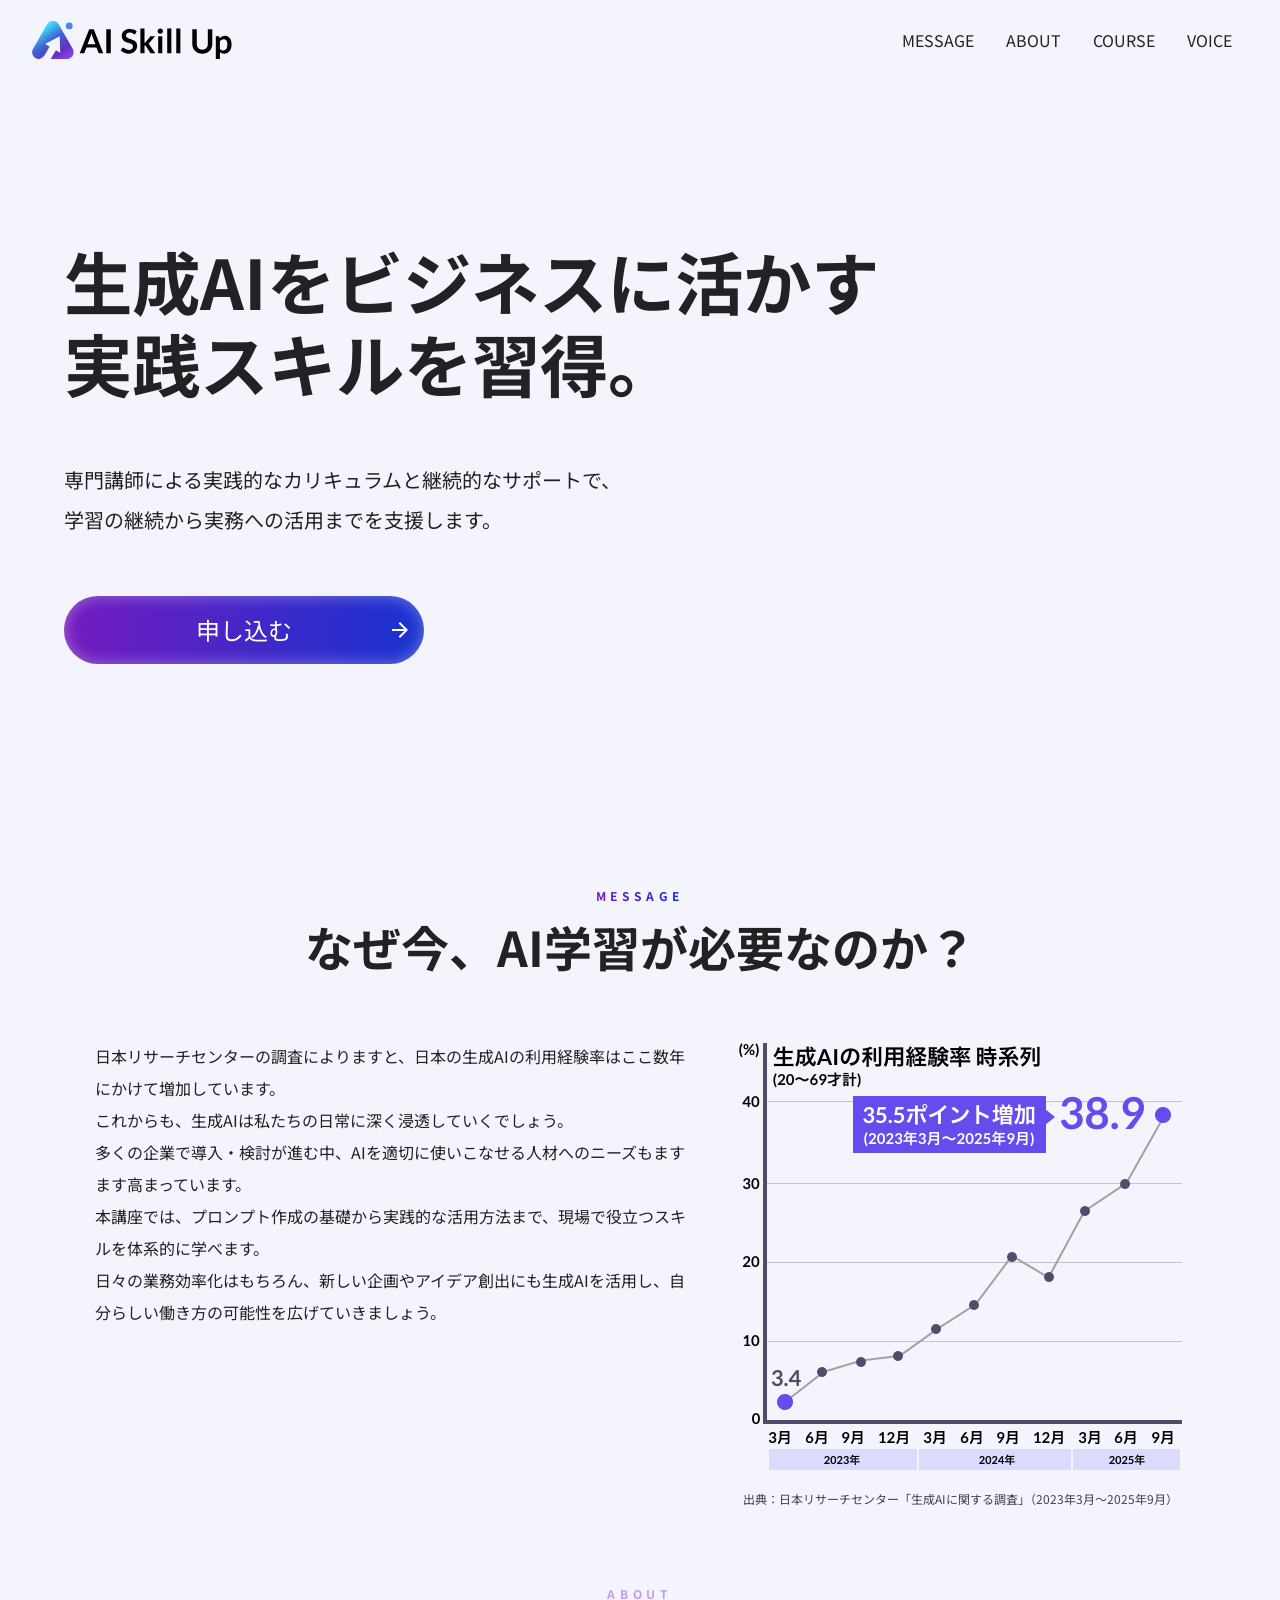
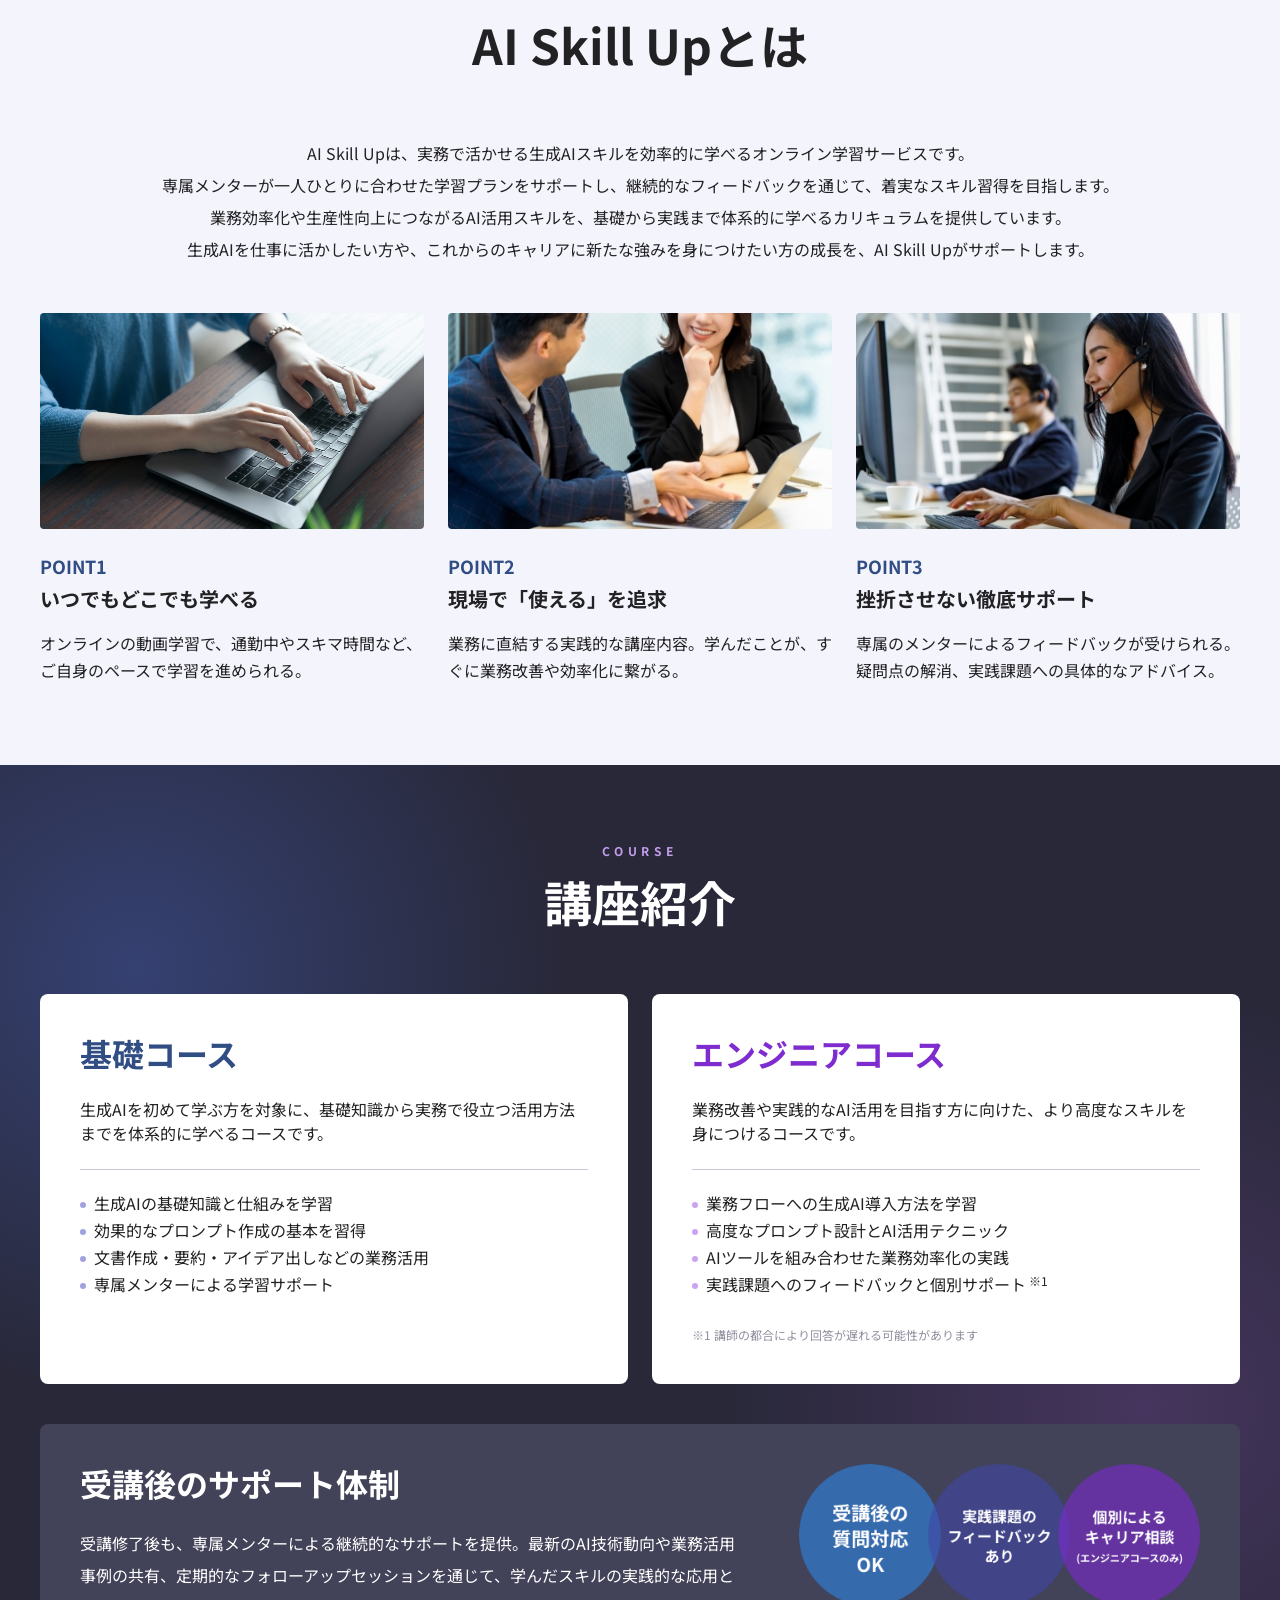
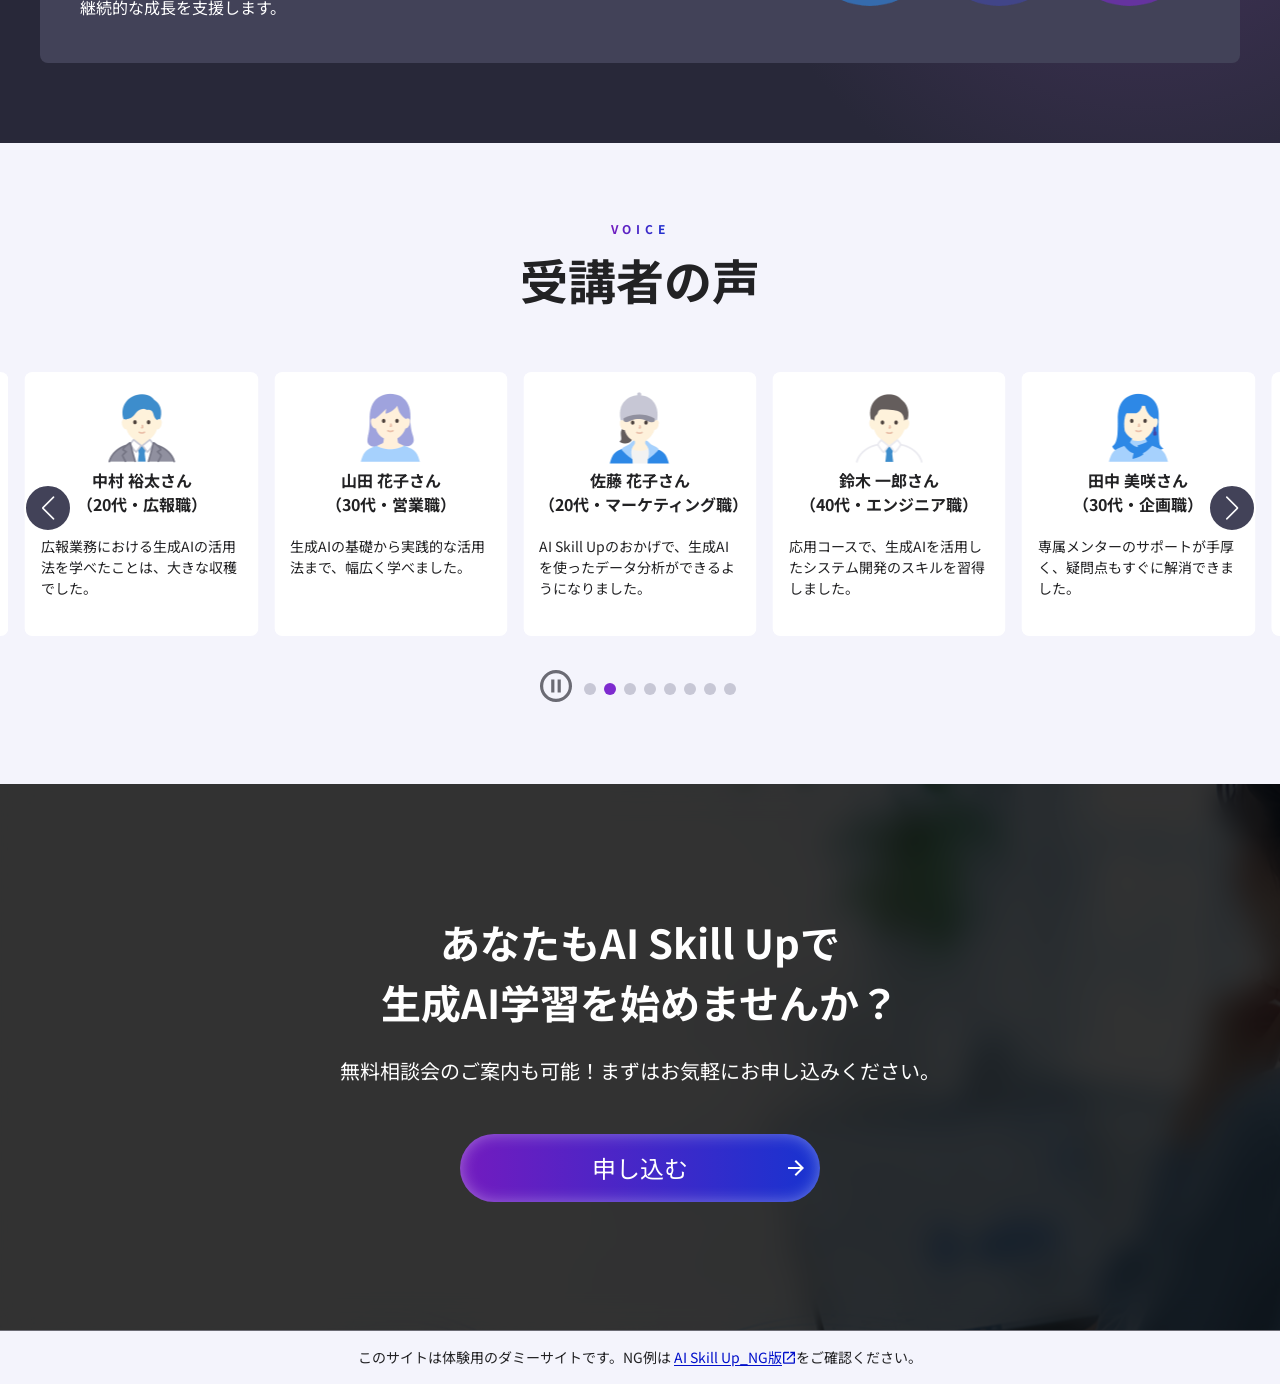
==== index.html @ 2d11c25e "Add files via upload" ====
<!DOCTYPE html>
  <html lang="ja">

  <head>
    
<meta charset="UTF-8" />
<!-- 検索で引っかからないようにする -->
<meta name="robots"
      content="noindex,nofollow" />
<meta name="viewport"
      content="width=device-width, initial-scale=1.0" />

<!-- pagedata.jsonで出力されたタイトルを表示  -->
<meta name="description"
      content="AI Skill Upは、生成AIを活用した実践的なスキルを学べるオンラインスクールLPをコンセプトに制作した架空のWebサイトです。">
<meta property="og:image"
      content="./assets/images/image-ogp.png">
<title>AI Skill Up</title>

<link rel="icon" href="./assets/images/favicon.svg" type="image/svg+xml">

<!-- フォント -->
<link rel="preconnect" href="https://fonts.googleapis.com">
<link rel="preconnect" href="https://fonts.gstatic.com" crossorigin>
<link href="https://fonts.googleapis.com/css2?family=BIZ+UDPGothic:wght@400;700&family=Noto+Sans+JP:wght@100..900&display=swap" rel="stylesheet">
    <script type="module" crossorigin src="./assets/js/main.js"></script>
    <link rel="stylesheet" crossorigin href="./assets/css/style.css">
  </head>

  <body data-page="top">
    
  <header>
    <div class="c-header">
      <h1 class="c-header__logo">
        <a href="./index.html">
          <img src="./assets/images/logo-renew2.svg" alt="AI Skill Up">
        </a>
      </h1>

      <button class="hamburger" id="hamburger" aria-label="メニューを開く" aria-expanded="false">
        <span class="line-box">
          <span class="line"></span>
          <span class="line"></span>
          <span class="line"></span>
        </span>
        <!--<span id="hamburger-text" class="text">MENU</span>-->
      </button>

      <nav class="nav_inner" id="nav">
        <ul class="list">
          <li class="item"><a class="link" href="#message">MESSAGE</a></li>
          <li class="item"><a class="link" href="#about">ABOUT</a></li>
          <li class="item"><a class="link" href="#course">COURSE</a></li>
          <li class="item"><a class="link" href="#voice">VOICE</a></li>
        </ul>
      </nav>

    </div>
  </header>

  <div class="overlay" id="overlay"></div>

      <main>
        <div class="mainvisual">
          <div class="mainvisual_inner">
            <h2 class="mainvisual_title" aria-label="生成AIをビジネスに活かす実践スキルを習得。">
              <span aria-hidden="true">生成AIをビジネスに活かす</span><span aria-hidden="true">実践スキルを習得。</span>
            </h2>
            <p class="mainvisual_subtitle"><span>専門講師による実践的なカリキュラムと継続的なサポートで、</span><span aria-hidden="true">学習の継続から実務への活用までを支援します。</span></p>
            <a href="./form/" class="contact_btn" rel="noopener noreferrer">申し込む</a>
          </div>
        </div>
        <article id="message" class="message">
          <div class="article_inner">
            <h2 class="article_title"><span class="article_title_en article_title_en2"
                aria-hidden="true">MESSAGE</span>なぜ今、AI学習が必要なのか？</h2>
            <div class="section_box">
              <div class="section_box_text">
                <p>日本リサーチセンターの調査によりますと、日本の生成AIの利用経験率はここ数年にかけて増加しています。<br>これからも、生成AIは私たちの日常に深く浸透していくでしょう。<br>多くの企業で導入・検討が進む中、AIを適切に使いこなせる人材へのニーズもますます高まっています。<br>本講座では、プロンプト作成の基礎から実践的な活用方法まで、現場で役立つスキルを体系的に学べます。<br>日々の業務効率化はもちろん、新しい企画やアイデア創出にも生成AIを活用し、自分らしい働き方の可能性を広げていきましょう。</p>
              </div>
              <div class="section_box_image">
                <img src="./assets/images/image1.png"
                  alt="20〜69才を対象とした生成AIの利用経験率時系列のグラフ。2023年3月〜2025年9月までのデータが示されており、2023年3月の3.4%から2025年9月の38.9%へと増加していることを表している。" loading="lazy">
                <p class="source">出典：日本リサーチセンター「生成AIに関する調査」（2023年3月〜2025年9月）</p>
              </div>
            </div>
          </div>
        </article>
        <article id="about" class="about">
          <div class="article_inner">
            <h2 class="article_title"><span class="article_title_en" aria-hidden="true">ABOUT</span>AI Skill Upとは
            </h2>
            <p class="article_text">AI Skill Upは、実務で活かせる生成AIスキルを効率的に学べるオンライン学習サービスです。<br>
              専属メンターが一人ひとりに合わせた学習プランをサポートし、継続的なフィードバックを通じて、着実なスキル習得を目指します。<br>
              業務効率化や生産性向上につながるAI活用スキルを、基礎から実践まで体系的に学べるカリキュラムを提供しています。<br>
              生成AIを仕事に活かしたい方や、これからのキャリアに新たな強みを身につけたい方の成長を、AI Skill Upがサポートします。</p>
            <div class="boxlist">
              <div class="boxlist_item">
                <div class="boxlist_image"><img class="" src="./assets/images/image2-1.jpg" alt="" loading="lazy"></div>
                <h3 class="boxlist_title">
                  <span class="" aria-hidden="true">POINT1</span>いつでもどこでも学べる
                </h3>
                <p class="boxlist_text">オンラインの動画学習で、通勤中やスキマ時間など、ご自身のペースで学習を進められる。</p>
              </div>
              <div class="boxlist_item">
                <div class="boxlist_image"><img class="" src="./assets/images/image2-2.jpg" alt="" loading="lazy"></div>
                <h3 class="boxlist_title">
                  <span class="" aria-hidden="true">POINT2</span>現場で「使える」を追求
                </h3>
                <p class="boxlist_text">業務に直結する実践的な講座内容。学んだことが、すぐに業務改善や効率化に繋がる。</p>
              </div>
              <div class="boxlist_item">
                <div class="boxlist_image"><img class="" src="./assets/images/image2-3.jpg" alt="" loading="lazy"></div>
                <h3 class="boxlist_title">
                  <span class="" aria-hidden="true">POINT3</span>挫折させない徹底サポート
                </h3>
                <p class="boxlist_text">専属のメンターによるフィードバックが受けられる。疑問点の解消、実践課題への具体的なアドバイス。</p>
              </div>
            </div>
          </div>
        </article>
        <article id="course" class="course">
          <div class="article_inner">
            <h2 class="article_title"><span class="article_title_en" aria-hidden="true">COURSE</span>講座紹介</h2>
            <div class="boxlist">
              <div class="boxlist_item">
                <h3 class="boxlist_title">基礎コース</h3>
                <p class="text">
                  生成AIを初めて学ぶ方を対象に、基礎知識から実務で役立つ活用方法までを体系的に学べるコースです。
                </p>
                <ul class="course_list">
                  <li>生成AIの基礎知識と仕組みを学習</li>
                  <li>効果的なプロンプト作成の基本を習得</li>
                  <li>文書作成・要約・アイデア出しなどの業務活用</li>
                  <li>専属メンターによる学習サポート</li>
                </ul>
              </div>
              <div class="boxlist_item">
                <h3 class="boxlist_title">エンジニアコース</h3>
                <p class="text">
                  業務改善や実践的なAI活用を目指す方に向けた、より高度なスキルを身につけるコースです。
                </p>
                <ul class="course_list">
                  <li>業務フローへの生成AI導入方法を学習</li>
                  <li>高度なプロンプト設計とAI活用テクニック</li>
                  <li>AIツールを組み合わせた業務効率化の実践</li>
                  <li>実践課題へのフィードバックと個別サポート<sup>※1</sup></li>
                </ul>
                <p class="note">※1 講師の都合により回答が遅れる可能性があります</p>
              </div>
            </div>
            <div class="sub-box">
              <div class="sub-box_text">
                <h3 class="sub-box_title">受講後のサポート体制</h3>
                <p>受講修了後も、専属メンターによる継続的なサポートを提供。最新のAI技術動向や業務活用事例の共有、定期的なフォローアップセッションを通じて、学んだスキルの実践的な応用と継続的な成長を支援します。</p>
              </div>
              <div class="sub-box_image">
                <img src="./assets/images/image3.png" alt="受講後の質問対応OK、実践課題のフィードバックあり、個別によるキャリア相談室（エンジニアコースのみ）">
              </div>
            </div>
          </div>
        </article>

        <article id="voice" class="voice">
          <div class="article_inner">
            <h2 class="article_title"><span class="article_title_en article_title_en2"
                aria-hidden="true">VOICE</span>受講者の声</h2>

            <!-- Swiperはバージョンが新しくなり親要素の指定が「swiper」のみになっています -->
            <div class="js-mySwiper swiper" role="region" aria-roledescription="carousel" aria-label="受講者の声のスライド">

              <!-- If we need pagination -->
              <div class="swiper-pagination-wrap">
                <!-- 停止/再生ボタン -->
                <button class="js-swiper-pause swiper-pause-button swiper-button" aria-label="スライドを停止"></button>
                <div class="swiper-pagination" aria-label="スライドページネーション"></div>
              </div>
              <!-- Additional required wrapper -->
              <div class="swiper-wrapper">
                <!-- 受講者の声 ダミー -->
                <div class="swiper-slide" aria-roledescription="slide">
                  <img class="" src="./assets/images/image4-1.png" alt="山田 花子さんのイラスト画像">
                  <p class="voice_name">山田 花子さん<br>（30代・営業職）</p>
                  <p class="voice_text">
                    生成AIの基礎から実践的な活用法まで、幅広く学べました。
                  </p>
                </div>
                <div class="swiper-slide" aria-roledescription="slide">
                  <img class="" src="./assets/images/image4-2.png" alt="佐藤 花子さんのイラスト画像">
                  <p class="voice_name">佐藤 花子さん<br>（20代・マーケティング職）</p>
                  <p class="voice_text">
                    AI Skill Upのおかげで、生成AIを使ったデータ分析ができるようになりました。
                  </p>
                </div>
                <div class="swiper-slide" aria-roledescription="slide">
                  <img class="" src="./assets/images/image4-3.png" alt="鈴木 一郎さんのイラスト画像">
                  <p class="voice_name">鈴木 一郎さん<br>（40代・エンジニア職）</p>
                  <p class="voice_text">
                    応用コースで、生成AIを活用したシステム開発のスキルを習得しました。
                  </p>
                </div>
                <div class="swiper-slide" aria-roledescription="slide">
                  <img class="" src="./assets/images/image4-4.png" alt="田中 美咲さんのイラスト画像">
                  <p class="voice_name">田中 美咲さん<br>（30代・企画職）</p>
                  <p class="voice_text">
                    専属メンターのサポートが手厚く、疑問点もすぐに解消できました。
                  </p>
                </div>
                <div class="swiper-slide" aria-roledescription="slide">
                  <img class="" src="./assets/images/image4-7.png" alt="高橋 涼子さんのイラスト画像">
                  <p class="voice_name">高橋 涼子さん<br>（20代・デザイナー職）</p>
                  <p class="voice_text">
                    効率的な資料作成やアイデア出しが可能になり、クリエイティブな仕事に集中できるようになりました。
                  </p>
                </div>
                <div class="swiper-slide" aria-roledescription="slide">
                  <img class="" src="./assets/images/image4-6.png" alt="伊藤 将さんのイラスト画像">
                  <p class="voice_name">伊藤 将さん<br>（30代・人事職）</p>
                  <p class="voice_text">
                    生成AIを活用した人事業務の効率化に成功しました。
                  </p>
                </div>
                <div class="swiper-slide" aria-roledescription="slide">
                  <img class="" src="./assets/images/image4-5.png" alt="松本 翔太さんのイラスト画像">
                  <p class="voice_name">松本 翔太さん<br>（40代・経営企画職）</p>
                  <p class="voice_text">
                    経営企画の立場から、生成AIの活用法を学べたことは非常に有益でした。
                  </p>
                </div>
                <div class="swiper-slide" aria-roledescription="slide">
                  <img class="" src="./assets/images/image4-8.png" alt="中村 裕太さんのイラスト画像">
                  <p class="voice_name">中村 裕太さん<br>（20代・広報職）</p>
                  <p class="voice_text">
                    広報業務における生成AIの活用法を学べたことは、大きな収穫でした。
                  </p>
                </div>

              </div>

              <!-- If we need navigation buttons -->
              <button class="swiper-button-prev" aria-label="前のスライド"></button>
              <button class="swiper-button-next" aria-label="次のスライド"></button>

            </div>
          </div>
        </article>

        <section class="contact">
          <h2 class="contact_text"><span>あなたもAI Skill Upで</span><span aria-hidden="true">生成AI学習を始めませんか？</span></h2>
          <p class="contact_subtext">無料相談会のご案内も可能！まずはお気軽にお申し込みください。</p>
          <a href="./form/" class="contact_btn">申し込む</a>
        </section>
      </main>

      
  <footer class="footer">
    <div class="caution" role="note">
      <p>このサイトは体験用のダミーサイトです。<br class="sp_visible">NG例は
        <a href="#" target="_blank" rel="noopener noreferrer" class="external">
          AI Skill Up_NG版<span class="visually-hidden">（新しいタブで開く）</span>
        </a>をご確認ください。
      </p>
    </div>

  </footer>

  </body>

  </html>
---- assets/css/style.css ----
@charset "UTF-8";@import"https://fonts.googleapis.com/css2?family=Montserrat:wght@400;700&display=swap";@import"https://fonts.googleapis.com/css2?family=Noto+Sans+JP:wght@500&display=swap";@import"https://fonts.googleapis.com/css2?family=Noto+Sans+JP:wght@700&display=swap";/*! destyle.css v4.0.0 | MIT License | https://github.com/nicolas-cusan/destyle.css */*,:before,:after{box-sizing:border-box;border-style:solid;border-width:0}html{line-height:1.5;-webkit-text-size-adjust:100%;-webkit-tap-highlight-color:transparent;font-family:Noto Sans JP,游ゴシック Medium,Yu Gothic Medium,YuGothic M,YuGothic,-apple-system,BlinkMacSystemFont,Segoe UI,sans-serif;font-weight:400;color:#222224}body{margin:0;overflow-x:hidden}main{display:block}p,table,blockquote,address,pre,iframe,form,figure,dl{margin:0}h1,h2,h3,h4,h5,h6{font-size:inherit;font-weight:inherit;margin:0}ul,ol{margin:0;padding:0;list-style:none}dt{font-weight:700}dd{margin-left:0}hr{box-sizing:content-box;height:0;overflow:visible;border-top-width:1px;margin:0;clear:both;color:inherit}pre{font-family:monospace,monospace;font-size:inherit}address{font-style:inherit}a{background-color:transparent;text-decoration:none;color:inherit}abbr[title]{text-decoration:underline dotted}b,strong{font-weight:bolder}code,kbd,samp{font-family:monospace,monospace;font-size:inherit}small{font-size:80%}sub,sup{font-size:75%;line-height:0;position:relative;vertical-align:baseline}sub{bottom:-.25em}sup{top:-.5em}svg,img,embed,object,iframe{vertical-align:bottom}button,input,optgroup,select,textarea{-webkit-appearance:none;appearance:none;vertical-align:middle;color:inherit;font:inherit;background:transparent;padding:0;margin:0;border-radius:0;text-align:inherit;text-transform:inherit}button,[type=button],[type=reset],[type=submit]{cursor:pointer}button:disabled,[type=button]:disabled,[type=reset]:disabled,[type=submit]:disabled{cursor:default}:-moz-focusring{outline:auto}select:disabled{opacity:inherit}option{padding:0}fieldset{margin:0;padding:0;min-width:0}legend{padding:0}progress{vertical-align:baseline}textarea{overflow:auto}[type=number]::-webkit-inner-spin-button,[type=number]::-webkit-outer-spin-button{height:auto}[type=search]{outline-offset:-2px}[type=search]::-webkit-search-decoration{-webkit-appearance:none}::-webkit-file-upload-button{-webkit-appearance:button;font:inherit}[type=number]{-moz-appearance:textfield}label[for]{cursor:pointer}details{display:block}summary{display:list-item}[contenteditable]:focus{outline:auto}table{border-color:inherit;border-collapse:collapse}caption{text-align:left}td,th{vertical-align:top;padding:0}th{text-align:left;font-weight:700}*{margin:0;padding:0;border:0;outline:0;box-sizing:border-box;background:transparent}ul,ol{list-style:none}table{border-collapse:collapse;border-spacing:0}button,input,select,textarea{font:inherit;color:inherit;background:none;border:none;outline:none}a{text-decoration:none;color:inherit}html{scroll-behavior:smooth}#message:target,#feature:target,#course:target,#voice:target{animation:2.4s ease-in-out}.c-header{position:absolute;top:0;left:0;width:100%;z-index:100;display:flex;align-items:center;justify-content:space-between;padding:0 2rem;height:80px}.c-header .c-header__logo{display:flex;align-items:center;gap:.5rem}.c-header .c-header__logo img{width:200px;height:auto}.c-header .dialog .list{display:flex;gap:2rem}.c-header .dialog .list a{color:#fff;font-size:1rem;transition:all .3s ease}.c-header .dialog .list a:hover{opacity:.8}.c-header .dialog{border:none;padding:0}.c-header .nav_inner .list{display:flex}.c-header .nav_inner .list a{color:#222224;transition:all .3s ease}.c-header .nav_inner .list a:hover{opacity:.8}.c-header .hamburger{width:36px;height:36px;display:none;flex-direction:column;z-index:100;cursor:pointer}.c-header .hamburger .line-box{display:flex;flex-direction:column;align-items:center;justify-content:center}.c-header .hamburger:after{content:"MENU";display:block;font-size:.75rem;color:#222224;text-align:center}.c-header .hamburger .line-box .line{width:24px;height:2px;background-color:#222224;display:flex;align-items:center;justify-content:center;margin:2px 0;transition:all .3s ease}.c-header .hamburger.active .line-box .line:nth-child(1){transform:rotate(45deg) translate(4px,4px);color:#222224}.c-header .hamburger.active .line-box .line:nth-child(2){opacity:0}.c-header .hamburger.active .line-box .line:nth-child(3){transform:rotate(-45deg) translate(4.5px,-4.5px);color:#222224}.c-header .hamburger.active:after{content:"CLOSE";color:#222224}.c-header .hamburger p.text{line-height:1em;font-size:.75rem;color:#fff;text-align:center}.c-header .nav_inner .item{display:inline-block}.c-header .nav_inner .link{color:#333;text-decoration:none;font-size:1rem;padding:.5rem 1rem;transition:color .3s ease;display:block}@media screen and (max-width: 767px){.c-header .c-header__logo{width:160px}.c-header .hamburger{display:flex;align-items:center}.c-header .nav_inner{position:absolute;top:10px;right:10px;width:70%;max-width:240px;background:#fff;box-shadow:0 3px 10px #c7c7d5;transition:right .3s ease;padding:3rem 1rem 1rem;border-radius:.5rem;display:none}.c-header .nav_inner.active{display:block}.c-header .hamburger p.text.active{display:none}.c-header .nav_inner .list{display:flex;flex-direction:column;gap:0}.c-header .nav_inner .list.item{flex-direction:column;color:#333;gap:0}.c-header .nav_inner .list a{padding:1rem;font-size:1.1rem;color:#000}}@media screen and (max-width: 767px){.overlay{display:none;position:fixed;top:0;left:0;width:100%;height:100%;background:#00000080;z-index:10}.overlay.active{display:block}}.footer{text-align:center;border-top:1px solid #6B6B74}.footer .caution{z-index:9;width:100%;text-align:center;font-size:.875rem;padding:1rem 2rem}.footer .caution a[target=_blank].external:after{content:url(../images/icon_externallink.svg)}.footer .copy{color:#242424;font-size:.75rem;padding:1rem 2rem}@media screen and (max-width: 767px){.caution{font-size:.75rem}}.sp_visible{display:none}a[target=_blank]{color:#010fca;text-decoration:underline;text-underline-offset:2px;display:inline-flex;align-items:center}a[target=_blank]:after{content:"";display:inline-block;width:14px;height:14px;mask-image:url(../images/icon_externallink.svg);mask-repeat:no-repeat;mask-size:contain;mask-position:center center;background:currentColor}a[target=_blank]:hover{text-decoration:underline 2px}body{background:#f4f4fc}.mainvisual{width:100%;height:90vh;background:url(./assets/images/mainvisual.jpg);background-size:cover;background-position:center top}.mainvisual .mainvisual_inner{padding:15rem 5vw 0;display:flex;flex-direction:column;gap:3.5rem}.mainvisual .mainvisual_inner h2.mainvisual_title{font-size:4.5rem;font-size:clamp(2rem,1rem + 4.098vw,4.5rem);color:#222224;font-weight:700;line-height:1.2em;width:15em;word-break:auto-phrase}.mainvisual .mainvisual_inner h2.mainvisual_title span{display:inline-block}.mainvisual .mainvisual_inner .mainvisual_subtitle{color:#222224;font-size:1.25rem;line-height:2em;width:28em}.contact_btn{max-width:360px;height:auto;font-size:1.5rem;padding:1rem 2rem;background:linear-gradient(90deg,#731bbf,#1733d0);color:#fff;text-align:center;border-radius:50vw;position:relative;box-shadow:inset 0 0 1rem #ffffff5c;transition:all .3s ease}.contact_btn:after{position:absolute;right:1rem;top:50%;transform:translateY(-50%);content:"";display:inline-block;width:1rem;height:1rem;mask-image:url(../images/icon_arrow1-r.svg);mask-repeat:no-repeat;mask-size:contain;mask-position:center center;background:#fff;transition:all .3s ease}.contact_btn:hover{opacity:.8}.article_inner{padding:5rem 0;width:calc(100% - 40px);max-width:1200px;margin:0 auto}.article_inner .article_title{font-size:1.5rem;margin-bottom:2rem;text-align:center;display:flex;gap:1rem;flex-direction:column;align-items:center;justify-content:center;font-weight:700;line-height:1.2em;font-size:3rem;margin-bottom:4rem}.article_inner .article_title span.article_title_en{font-size:.75rem;line-height:1em;color:#c49dea;letter-spacing:.4em}.article_inner .article_title span.article_title_en2{background:linear-gradient(90deg,#731bbf,#1733d0);background-clip:text;-webkit-background-clip:text;-webkit-text-fill-color:transparent}.message{background:#f4f4fc}.message .article_inner{padding-bottom:0}.message .section_box{display:flex;gap:2.5rem;justify-content:center}.message .section_box .section_box_text{font-size:1rem;line-height:2em;display:flex;flex-direction:column;gap:2.5rem;width:50%}.message .section_box .section_box_image{width:50%;max-width:450px;height:auto}.message .section_box .section_box_image img{width:100%;max-width:100%;height:auto}.message .section_box .section_box_image .source{font-size:.75rem;color:#424258;margin-top:1.25rem;text-align:center}.about .article_title{color:#222224}.about .article_text{color:#222224;font-size:1rem;line-height:2em;text-align:center;margin-bottom:3rem}.about .boxlist{display:flex;gap:1.5rem;justify-content:center}.about .boxlist .boxlist_item{flex:1}.about .boxlist .boxlist_item .boxlist_image{display:flex;justify-content:center;align-items:center;overflow:hidden;margin-bottom:1.5rem;aspect-ratio:16/9;object-fit:cover;border-radius:.25rem}.about .boxlist .boxlist_item .boxlist_image img{width:100%;height:auto}.about .boxlist .boxlist_item .boxlist_title{font-size:1.25rem;font-weight:700;margin-bottom:1rem}.about .boxlist .boxlist_item .boxlist_title span{display:block;font-size:1.125rem;margin-bottom:.25rem;font-weight:700;color:#304d84}.about .boxlist .boxlist_item .boxlist_text{font-size:1rem;line-height:1.7rem}.course{background:#282839;overflow:hidden}.course .article_inner .article_title{color:#fff;position:relative;z-index:1}.course .boxlist{display:flex;gap:1.5rem;justify-content:center;position:relative;z-index:0}.course .boxlist:before{display:block;z-index:-1;content:"";position:absolute;top:-39rem;left:-31.5rem;width:1200px;aspect-ratio:1;border-radius:50%;background:radial-gradient(circle,#354172,#282839 50% 100%)}.course .boxlist:after{display:block;z-index:-1;content:"";position:absolute;bottom:-39rem;right:-31.5rem;width:1200px;aspect-ratio:1;border-radius:50%;background:radial-gradient(circle,#46355e,#282839 50% 100%)}.course .boxlist .boxlist_item{flex:1;background:#fff;padding:2.5rem;border-radius:.5rem}.course .boxlist .boxlist_item .boxlist_title{font-size:2rem;font-weight:700;line-height:1.2em;margin-bottom:1.5rem;color:#304d84}.course .boxlist .boxlist_item .text{line-height:1.5em;margin-bottom:1.5rem;padding-bottom:1.5rem;border-bottom:1px solid #C7C7D5}.course .boxlist .boxlist_item .course_list{display:flex;gap:.5rem;flex-direction:column}.course .boxlist .boxlist_item .course_list li{line-height:1.2em;display:flex}.course .boxlist .boxlist_item .course_list li:before{position:relative;content:"";width:6px;height:6px;top:.5rem;margin-right:.5rem;background:#a0a3dd;border-radius:50%;display:inline-block}.course .boxlist .boxlist_item .course_list li sup{font-size:.75rem;line-height:1em;margin-left:.2rem;top:0rem}.course .boxlist .boxlist_item .note{margin-top:2rem;font-size:.75rem;color:#90909f}.course .boxlist .boxlist_item:last-child .boxlist_title{color:#7e2bcf}.course .boxlist .boxlist_item:last-child .course_list li:before{background:#cba3f2}.course .sub-box{margin-top:2.5rem;padding:2.5rem;background:#424258;border-radius:.5rem;display:flex;gap:4rem;justify-content:space-between;position:relative;z-index:2}.course .sub-box .sub-box_text{color:#fff;line-height:2em;width:70%}.course .sub-box .sub-box_text .sub-box_title{color:#fff;font-size:2rem;line-height:1.2em;margin-bottom:1.5rem;font-weight:700}.course .sub-box .sub-box_image{width:30rem;height:auto}.course .sub-box .sub-box_image img{width:100%;height:auto}.voice{width:100%}.voice .article_inner{padding:5rem 0;margin:0 auto;width:100%;max-width:100%}.voice .article_inner .swiper{width:100%;display:flex;flex-direction:column-reverse}.voice .article_inner .swiper .swiper-wrapper{display:flex;align-items:stretch;padding-bottom:32px}.voice .article_inner .swiper .swiper-wrapper .swiper-slide{width:auto;height:auto;background:#fff;border-radius:.5rem;padding:1rem;display:flex;flex-direction:column;align-items:center}.voice .article_inner .swiper .swiper-wrapper .swiper-slide img{width:5rem;height:5rem}.voice .article_inner .swiper .swiper-wrapper .swiper-slide .voice_name{text-align:center;font-weight:700;font-size:1rem;margin-bottom:1.25rem}.voice .article_inner .swiper .swiper-wrapper .swiper-slide .voice_text{font-size:.875rem;line-height:1.5em}.voice .article_inner .swiper .swiper-pagination{bottom:0rem;display:inline-block;position:relative;width:auto}.voice .article_inner .swiper .swiper-pagination .swiper-pagination-bullet{display:inline-block;width:.75rem;height:.75rem;border-radius:50%;padding:0;background:#c7c7d5;opacity:1}.voice .article_inner .swiper .swiper-pagination .swiper-pagination-bullet-active{background:#7e2bcf}.voice .article_inner .swiper .swiper-pagination:focus-visible{outline:2px solid #FFFFFF;outline-offset:2px;box-shadow:0 0 0 6px #304d84}.voice .article_inner .swiper .swiper-button{width:2rem;height:2rem}.voice .article_inner .swiper .swiper-button:before{content:"";width:2rem;height:2rem;display:inline-block;position:relative;background:#6b6b74;mask-image:url(../images/icon_pause.svg);mask-size:contain;mask-repeat:no-repeat;mask-position:center center;z-index:10}.voice .article_inner .swiper .swiper-button.is-paused:before,.voice .article_inner .swiper .js-swiper-pause.is-paused:before{mask-image:url(../images/icon_play.svg)}.voice .article_inner .swiper .swiper-button-next,.voice .article_inner .swiper .swiper-button-prev{left:1.5rem;background:#424258;border:2px solid #FFFFFF;border-radius:50%;width:3rem;height:3rem;top:calc(50% - 32px)}.voice .article_inner .swiper .swiper-button-next:after,.voice .article_inner .swiper .swiper-button-prev:after{font-size:1.5rem;color:#fff}.voice .article_inner .swiper .swiper-button-next:hover,.voice .article_inner .swiper .swiper-button-prev:hover{opacity:.8}.voice .article_inner .swiper .swiper-button-next{right:1.5rem;left:auto}.voice .article_inner .swiper .swiper-pagination-wrap{display:flex;justify-content:center;align-items:center;padding:2px 0;gap:.5rem}.contact{background:url(../images/mainvisual.jpg);padding:8rem 2rem;display:flex;flex-direction:column;background-position:center center;position:relative}.contact:after{content:"";position:absolute;display:block;top:0;left:0;width:100%;height:100%;background-color:#000c;backdrop-filter:blur(15px)}.contact .contact_text{max-width:calc(800px + 4rem);margin:0 auto;text-align:center;font-size:2.5rem;color:#fff;font-weight:700;line-height:1.5em;margin-bottom:1.5rem;position:relative;z-index:1}.contact .contact_text span{display:inline-block}.contact .contact_subtext{font-size:1.25rem;line-height:1.5em;color:#fff;text-align:center;margin-bottom:3rem;position:relative;z-index:1}.contact .contact_btn{max-width:360px;width:80vw;margin:0 auto;padding:1rem 2rem;position:relative;z-index:1;display:block}@media screen and (max-width: 1000px){.mainvisual .mainvisual_inner h2.mainvisual_title{width:100%}.mainvisual .mainvisual_inner h2.mainvisual_title span.sp_visible{display:inline-block}.course .sub-box{flex-direction:column;align-items:center}.course .sub-box .sub-box_text{width:100%}.course .sub-box .sub-box_image{width:100%;height:auto;display:flex;justify-content:center;align-items:center}.course .sub-box .sub-box_image img{width:50%;height:auto}}@media screen and (max-width: 767px){.sp_visible{display:block}.article_inner{padding:5rem 0;max-width:calc(100% - 40px)}.article_inner .article_title{font-size:28px;margin-bottom:2.5rem}.article_inner .article_title span.article_title_en{font-size:.75rem}.mainvisual{background-image:url(./assets/images/mainvisual-sp.jpg);background-position:right center}.mainvisual .mainvisual_inner{padding:15vh 4vw 3rem;gap:1.75rem}.mainvisual .mainvisual_inner h2.mainvisual_title{line-height:1.5em}.mainvisual .mainvisual_inner .mainvisual_subtitle{font-size:.875rem;width:100%}.contact_btn{max-width:360px;width:100%;font-size:1.25rem;margin:0 auto}.message .section_box{flex-direction:column}.message .section_box .section_box_text{font-size:.875rem;width:100%}.message .section_box .section_box_image{width:100%;max-width:100%;display:flex;flex-direction:column;align-items:center}.message .section_box .section_box_image img{width:80%;max-width:450px;height:auto}.about .article_text{font-size:.875rem;text-align:left}.about .boxlist{flex-direction:column;gap:3.5rem}.about .boxlist .boxlist_item .boxlist_image{aspect-ratio:16/9;margin-bottom:1.25rem}.about .boxlist .boxlist_item .boxlist_title span{font-size:.75rem;margin-bottom:.5rem}.about .boxlist .boxlist_item .boxlist_text{font-size:.875rem}.course .boxlist{flex-direction:column}.course .boxlist:before,.course .boxlist:after{display:none}.course .boxlist .boxlist_item{padding:1.5rem}.course .boxlist .boxlist_item .text,.course .boxlist .boxlist_item .course_list li{font-size:.875rem}.course .sub-box{flex-direction:column;gap:2rem;padding:1.5rem}.course .sub-box .sub-box_text{font-size:.875rem}.course .sub-box .sub-box_text .sub-box_title{font-size:1.5rem}.course .sub-box .sub-box_image,.course .sub-box .sub-box_image img{width:100%;height:auto}.voice .article_inner{margin:0 auto}.voice .article_inner .swiper{overflow:hidden}.voice .article_inner .swiper .swiper-button-next,.voice .article_inner .swiper .swiper-button-prev{display:none}.contact{background-position:center center}.contact .contact_text{font-size:1.5rem}.contact .contact_subtext{font-size:1rem}.contact .contact_btn{margin:0 auto}}:focus-visible{outline:none;box-shadow:inset 0 0 0 1px #fff,0 0 0 2px #010fca}@supports not selector(:focus-visible){:focus{outline:none;box-shadow:inset 0 0 0 1px #fff,0 0 0 2px #010fca}}label{font-size:1rem;color:#222224;margin-bottom:.5rem}.label-title{font-weight:700;margin-bottom:.5rem}input::placeholder,textarea::placeholder{color:#c7c7d5;opacity:1}select option.placeholder-option,select option[disabled].placeholder-option{color:#c7c7d5}select:has(option:checked[value=""]){color:#c7c7d5;opacity:1}.required{background:#cb2357;font-size:.75rem;color:#fff;padding:.125rem .25rem;border-radius:.25rem;margin-left:.5rem;line-height:1em}input:not([type=radio]):not([type=checkbox]){width:100%;line-height:1.5em;background:#fff;border-radius:.25rem;border:1px solid #90909F;padding:.5rem .75rem}textarea{width:100%;line-height:1.5em;background:#fff;border-radius:.25rem;border:1px solid #90909F;padding:.5rem .75rem;min-height:5rem}select{line-height:1.2em;background:#fff;border-radius:.25rem;border:1px solid #90909F;padding:.5rem 2rem .5rem .75rem;position:relative;color:#90909f;-webkit-appearance:none;-moz-appearance:none;appearance:none;background-repeat:no-repeat;background-position:calc(100% - .5rem) center;background-size:.75rem .75rem;background-image:url(../images/selectbox-arrow.svg)}select:has(option:not([value=""]):checked){color:#000}input.is-invalid,textarea.is-invalid,select.is-invalid{outline:2px solid #CB2357}input.is-invalid:focus-visible,textarea.is-invalid:focus-visible,select.is-invalid:focus-visible{box-shadow:0 0 0 4px #cb235733}input[type=checkbox].is-invalid{outline:2px solid rgba(203,35,87,.12);box-shadow:0 0 0 4px #cb235714}.error{margin-top:.5rem}input[type=checkbox]{transform:scale(1.2);appearance:auto;-webkit-appearance:auto;-moz-appearance:auto}input[type=checkbox]:checked{background-color:#304d84}.checkbox-item{display:flex;align-items:center;gap:.5rem;padding-left:.25rem}.error{color:#cb2357;font-size:.75rem;margin-top:.5rem}.c-header.page{position:relative;display:flex;align-items:center;margin:0 auto;padding:2rem 0;justify-content:center}.c-header.page .c-header__logo img{width:160px;height:auto}.stepper-title{font-size:2rem;font-weight:700;line-height:1.2em;text-align:center;margin-bottom:2rem}.stepper{display:flex;justify-content:space-between;margin-bottom:3rem;position:relative;width:224px;margin:0 auto 2.5rem}.stepper:before{position:absolute;width:100%;height:1px;content:"";display:block;background-color:#90909f;top:16px;z-index:0}.stepper .step{display:inline-flex;align-items:center;justify-content:center;flex-direction:column;z-index:1;font-size:.875rem;position:relative}.stepper .step .step-number{background:#fff;border:1px solid #7E2BCF;color:#222224;width:2rem;height:2rem;display:flex;align-items:center;justify-content:center;border-radius:50%;font-weight:700;margin-bottom:.5rem}.stepper .step .tep-label{color:#222224;font-weight:400}.stepper .step.active .step-number{background:#7e2bcf;color:#fff}.stepper .step .visually-hidden{position:absolute;clip:rect(1px,1px,1px,1px);padding:0;border:0;height:1px;width:1px;overflow:hidden}.form-container{max-width:814px;margin:0 auto;padding:2rem;background:#fff;border-radius:.5rem;display:flex;flex-direction:column;gap:2rem}.form-container .form-group{display:flex;flex-direction:column}.form-container .form-group .sr-only{position:absolute;width:1px;height:1px;padding:0;margin:-1px;overflow:hidden;clip:rect(0,0,0,0);white-space:nowrap;border:0}.form-container .form-group.name .name-group{display:flex;gap:1rem;flex-wrap:wrap}.form-container .form-group.name .name-group input#lastName,.form-container .form-group.name .name-group input#firstName{flex:2}.form-container .birth-group{display:flex;gap:.25rem;align-items:center;flex-wrap:wrap}.form-container .birth-group select{line-height:1.5em}.form-container .form-group.tel input{width:50%}.form-container .form-group.select-course select{width:50%;line-height:1.5em}.form-container .checkbox-item-wrap{display:flex}.form-instruction{max-width:814px;margin:3rem auto 1.5rem;text-align:center}.form-instruction .checkbox-group{display:flex;justify-content:center;gap:.5rem;align-items:center;margin-top:.75rem}.form-instruction .checkbox-group label{background:#e9e9f0;padding:.5rem 1rem;display:flex;align-items:center;gap:.5rem;border-radius:4px;margin-bottom:0rem}.form-instruction .checkbox-group label input[type=checkbox]{padding:4px}.form-instruction .checkbox-group label.is-invalid{background:#cb235733}.box_bottom{display:flex;justify-content:center;margin:2rem 0 5rem}.box_bottom input.btn-primary,.box_bottom button.btn-primary{width:360px;font-size:1rem;padding:1rem 2rem;line-height:1rem;background:#7e2bcf;color:#fff;text-align:center;border-radius:50vw;position:relative;transition:all .3s ease;border:none}.box_bottom input.btn-primary:after,.box_bottom button.btn-primary:after{position:absolute;right:1rem;top:50%;transform:translateY(-50%);content:"";display:inline-block;width:1rem;height:1rem;mask-image:url(../images/icon_arrow1-r.svg);mask-repeat:no-repeat;mask-size:contain;mask-position:center center;background:#fff}.box_bottom input.btn-primary:hover,.box_bottom button.btn-primary:hover{opacity:.8}@media only screen and (max-width: 900px){.form-container{margin:0 5%}}@media screen and (max-width: 767px){.form-container{padding:2rem 1rem}.form-container .form-group.name .name-group{flex-direction:column}.form-container .birth-group{flex-wrap:nowrap}select#birthYear{width:36%}select#birthMonth,select#birthDay{width:20%}.form-container .form-group.tel input,.form-container .form-group.select-course select{width:100%}.form-instruction{width:90%}}#confirmContainer .confirm-list{display:flex;flex-direction:column;gap:2rem}#confirmContainer .confirm-list .confirm-list-item{display:flex;gap:1rem}#confirmContainer .confirm-list .confirm-list-item dt{width:12rem}#confirmContainer .confirm-list .confirm-list-item dd{width:calc(100% - 13rem)}.box_bottom2{display:flex;align-items:center;gap:20px;justify-content:center;flex-direction:column;margin:40px 0 120px}.box_bottom2 .btn{width:360px;line-height:1rem;padding:.9375rem 1rem;border:1px solid #000;border-radius:50vw;position:relative;text-align:center;display:block}.box_bottom2 .btn-primary{background:#424258;color:#fff}.box_bottom2 .btn-primary:after{position:absolute;right:1rem;top:50%;transform:translateY(-50%);content:"";display:inline-block;width:1rem;height:1rem;mask-image:url(../images/icon_arrow1-r.svg);mask-repeat:no-repeat;mask-size:contain;mask-position:center center;background:#fff}.box_bottom2 .btn-secondary{background:#fff;transition:all .3s ease}.box_bottom2 .btn-secondary:before{position:absolute;left:1rem;top:50%;transform:translateY(-50%) rotate(180deg);content:"";display:inline-block;width:1rem;height:1rem;mask-image:url(../images/icon_arrow1-r.svg);mask-repeat:no-repeat;mask-size:contain;mask-position:center center;background:#222224}.box_bottom2 .btn-secondary:hover{opacity:.6}@media screen and (max-width: 767px){#confirmContainer .confirm-list .confirm-list-item{flex-direction:column;gap:.5rem}#confirmContainer .confirm-list .confirm-list-item dd{width:100%}}body[data-page=complete]{min-height:100vh;position:relative}body[data-page=complete] .footer{position:absolute;bottom:0;left:0;width:100%}.form-container.complete{text-align:center;background:none}.form-container.complete .sub-message{font-size:.875rem;color:#6b6b74}.form-container.complete .btn{position:relative;width:320px;font-size:1rem;padding:.75rem 2rem;background:#fff;text-align:center;border-radius:50vw;border:1px solid #424258;margin:0 auto;transition:all .3s ease}.form-container.complete .btn:before{position:absolute;left:1rem;top:50%;transform:translateY(-50%) rotate(180deg);content:"";display:inline-block;width:1rem;height:1rem;mask-image:url(../images/icon_arrow1-r.svg);mask-repeat:no-repeat;mask-size:contain;mask-position:center center;background:#424258}.form-container.complete .btn:hover{opacity:.6}.u-hide{display:none!important}.visually-hidden{position:absolute;clip:rect(1px,1px,1px,1px);padding:0;border:0;height:1px;width:1px;overflow:hidden}@font-face{font-family:swiper-icons;src:url(data:application/font-woff;charset=utf-8;base64,\ [base64]//wADZ2x5ZgAAAywAAADMAAAD2MHtryVoZWFkAAABbAAAADAAAAA2E2+eoWhoZWEAAAGcAAAAHwAAACQC9gDzaG10eAAAAigAAAAZAAAArgJkABFsb2NhAAAC0AAAAFoAAABaFQAUGG1heHAAAAG8AAAAHwAAACAAcABAbmFtZQAAA/gAAAE5AAACXvFdBwlwb3N0AAAFNAAAAGIAAACE5s74hXjaY2BkYGAAYpf5Hu/j+W2+MnAzMYDAzaX6QjD6/4//Bxj5GA8AuRwMYGkAPywL13jaY2BkYGA88P8Agx4j+/8fQDYfA1AEBWgDAIB2BOoAeNpjYGRgYNBh4GdgYgABEMnIABJzYNADCQAACWgAsQB42mNgYfzCOIGBlYGB0YcxjYGBwR1Kf2WQZGhhYGBiYGVmgAFGBiQQkOaawtDAoMBQxXjg/wEGPcYDDA4wNUA2CCgwsAAAO4EL6gAAeNpj2M0gyAACqxgGNWBkZ2D4/wMA+xkDdgAAAHjaY2BgYGaAYBkGRgYQiAHyGMF8FgYHIM3DwMHABGQrMOgyWDLEM1T9/w8UBfEMgLzE////P/5//f/V/xv+r4eaAAeMbAxwIUYmIMHEgKYAYjUcsDAwsLKxc3BycfPw8jEQA/[base64]/uznmfPFBNODM2K7MTQ45YEAZqGP81AmGGcF3iPqOop0r1SPTaTbVkfUe4HXj97wYE+yNwWYxwWu4v1ugWHgo3S1XdZEVqWM7ET0cfnLGxWfkgR42o2PvWrDMBSFj/IHLaF0zKjRgdiVMwScNRAoWUoH78Y2icB/yIY09An6AH2Bdu/UB+yxopYshQiEvnvu0dURgDt8QeC8PDw7Fpji3fEA4z/PEJ6YOB5hKh4dj3EvXhxPqH/SKUY3rJ7srZ4FZnh1PMAtPhwP6fl2PMJMPDgeQ4rY8YT6Gzao0eAEA409DuggmTnFnOcSCiEiLMgxCiTI6Cq5DZUd3Qmp10vO0LaLTd2cjN4fOumlc7lUYbSQcZFkutRG7g6JKZKy0RmdLY680CDnEJ+UMkpFFe1RN7nxdVpXrC4aTtnaurOnYercZg2YVmLN/d/gczfEimrE/fs/bOuq29Zmn8tloORaXgZgGa78yO9/cnXm2BpaGvq25Dv9S4E9+5SIc9PqupJKhYFSSl47+Qcr1mYNAAAAeNptw0cKwkAAAMDZJA8Q7OUJvkLsPfZ6zFVERPy8qHh2YER+3i/BP83vIBLLySsoKimrqKqpa2hp6+jq6RsYGhmbmJqZSy0sraxtbO3sHRydnEMU4uR6yx7JJXveP7WrDycAAAAAAAH//wACeNpjYGRgYOABYhkgZgJCZgZNBkYGLQZtIJsFLMYAAAw3ALgAeNolizEKgDAQBCchRbC2sFER0YD6qVQiBCv/H9ezGI6Z5XBAw8CBK/m5iQQVauVbXLnOrMZv2oLdKFa8Pjuru2hJzGabmOSLzNMzvutpB3N42mNgZGBg4GKQYzBhYMxJLMlj4GBgAYow/P/PAJJhLM6sSoWKfWCAAwDAjgbRAAB42mNgYGBkAIIbCZo5IPrmUn0hGA0AO8EFTQAA);font-weight:400;font-style:normal}.swiper-button-prev,.swiper-button-next{position:absolute;top:var(--swiper-navigation-top-offset, 50%);width:calc(var(--swiper-navigation-size) / 44 * 27);height:var(--swiper-navigation-size);margin-top:calc(0px - var(--swiper-navigation-size) / 2);z-index:10;cursor:pointer;display:flex;align-items:center;justify-content:center;color:var(--swiper-navigation-color, var(--swiper-theme-color))}@font-face{font-family:swiper-icons;src:url(data:application/font-woff;charset=utf-8;base64,\ [base64]//wADZ2x5ZgAAAywAAADMAAAD2MHtryVoZWFkAAABbAAAADAAAAA2E2+eoWhoZWEAAAGcAAAAHwAAACQC9gDzaG10eAAAAigAAAAZAAAArgJkABFsb2NhAAAC0AAAAFoAAABaFQAUGG1heHAAAAG8AAAAHwAAACAAcABAbmFtZQAAA/gAAAE5AAACXvFdBwlwb3N0AAAFNAAAAGIAAACE5s74hXjaY2BkYGAAYpf5Hu/j+W2+MnAzMYDAzaX6QjD6/4//Bxj5GA8AuRwMYGkAPywL13jaY2BkYGA88P8Agx4j+/8fQDYfA1AEBWgDAIB2BOoAeNpjYGRgYNBh4GdgYgABEMnIABJzYNADCQAACWgAsQB42mNgYfzCOIGBlYGB0YcxjYGBwR1Kf2WQZGhhYGBiYGVmgAFGBiQQkOaawtDAoMBQxXjg/wEGPcYDDA4wNUA2CCgwsAAAO4EL6gAAeNpj2M0gyAACqxgGNWBkZ2D4/wMA+xkDdgAAAHjaY2BgYGaAYBkGRgYQiAHyGMF8FgYHIM3DwMHABGQrMOgyWDLEM1T9/w8UBfEMgLzE////P/5//f/V/xv+r4eaAAeMbAxwIUYmIMHEgKYAYjUcsDAwsLKxc3BycfPw8jEQA/[base64]/uznmfPFBNODM2K7MTQ45YEAZqGP81AmGGcF3iPqOop0r1SPTaTbVkfUe4HXj97wYE+yNwWYxwWu4v1ugWHgo3S1XdZEVqWM7ET0cfnLGxWfkgR42o2PvWrDMBSFj/IHLaF0zKjRgdiVMwScNRAoWUoH78Y2icB/yIY09An6AH2Bdu/UB+yxopYshQiEvnvu0dURgDt8QeC8PDw7Fpji3fEA4z/PEJ6YOB5hKh4dj3EvXhxPqH/SKUY3rJ7srZ4FZnh1PMAtPhwP6fl2PMJMPDgeQ4rY8YT6Gzao0eAEA409DuggmTnFnOcSCiEiLMgxCiTI6Cq5DZUd3Qmp10vO0LaLTd2cjN4fOumlc7lUYbSQcZFkutRG7g6JKZKy0RmdLY680CDnEJ+UMkpFFe1RN7nxdVpXrC4aTtnaurOnYercZg2YVmLN/d/gczfEimrE/fs/bOuq29Zmn8tloORaXgZgGa78yO9/cnXm2BpaGvq25Dv9S4E9+5SIc9PqupJKhYFSSl47+Qcr1mYNAAAAeNptw0cKwkAAAMDZJA8Q7OUJvkLsPfZ6zFVERPy8qHh2YER+3i/BP83vIBLLySsoKimrqKqpa2hp6+jq6RsYGhmbmJqZSy0sraxtbO3sHRydnEMU4uR6yx7JJXveP7WrDycAAAAAAAH//wACeNpjYGRgYOABYhkgZgJCZgZNBkYGLQZtIJsFLMYAAAw3ALgAeNolizEKgDAQBCchRbC2sFER0YD6qVQiBCv/H9ezGI6Z5XBAw8CBK/m5iQQVauVbXLnOrMZv2oLdKFa8Pjuru2hJzGabmOSLzNMzvutpB3N42mNgZGBg4GKQYzBhYMxJLMlj4GBgAYow/P/PAJJhLM6sSoWKfWCAAwDAjgbRAAB42mNgYGBkAIIbCZo5IPrmUn0hGA0AO8EFTQAA);font-weight:400;font-style:normal}:root{--swiper-theme-color: #007aff}:host{position:relative;display:block;margin-left:auto;margin-right:auto;z-index:1}.swiper{margin-left:auto;margin-right:auto;position:relative;overflow:hidden;list-style:none;padding:0;z-index:1;display:block}.swiper-vertical>.swiper-wrapper{flex-direction:column}.swiper-wrapper{position:relative;width:100%;height:100%;z-index:1;display:flex;transition-property:transform;transition-timing-function:var(--swiper-wrapper-transition-timing-function, initial);box-sizing:content-box}.swiper-android .swiper-slide,.swiper-ios .swiper-slide,.swiper-wrapper{transform:translateZ(0)}.swiper-horizontal{touch-action:pan-y}.swiper-vertical{touch-action:pan-x}.swiper-slide{flex-shrink:0;width:100%;height:100%;position:relative;transition-property:transform;display:block}.swiper-slide-invisible-blank{visibility:hidden}.swiper-autoheight,.swiper-autoheight .swiper-slide{height:auto}.swiper-autoheight .swiper-wrapper{align-items:flex-start;transition-property:transform,height}.swiper-backface-hidden .swiper-slide{transform:translateZ(0);-webkit-backface-visibility:hidden;backface-visibility:hidden}.swiper-3d.swiper-css-mode .swiper-wrapper{perspective:1200px}.swiper-3d .swiper-wrapper{transform-style:preserve-3d}.swiper-3d{perspective:1200px}.swiper-3d .swiper-slide,.swiper-3d .swiper-cube-shadow{transform-style:preserve-3d}.swiper-css-mode>.swiper-wrapper{overflow:auto;scrollbar-width:none;-ms-overflow-style:none}.swiper-css-mode>.swiper-wrapper::-webkit-scrollbar{display:none}.swiper-css-mode>.swiper-wrapper>.swiper-slide{scroll-snap-align:start start}.swiper-css-mode.swiper-horizontal>.swiper-wrapper{scroll-snap-type:x mandatory}.swiper-css-mode.swiper-vertical>.swiper-wrapper{scroll-snap-type:y mandatory}.swiper-css-mode.swiper-free-mode>.swiper-wrapper{scroll-snap-type:none}.swiper-css-mode.swiper-free-mode>.swiper-wrapper>.swiper-slide{scroll-snap-align:none}.swiper-css-mode.swiper-centered>.swiper-wrapper:before{content:"";flex-shrink:0;order:9999}.swiper-css-mode.swiper-centered>.swiper-wrapper>.swiper-slide{scroll-snap-align:center center;scroll-snap-stop:always}.swiper-css-mode.swiper-centered.swiper-horizontal>.swiper-wrapper>.swiper-slide:first-child{margin-inline-start:var(--swiper-centered-offset-before)}.swiper-css-mode.swiper-centered.swiper-horizontal>.swiper-wrapper:before{height:100%;min-height:1px;width:var(--swiper-centered-offset-after)}.swiper-css-mode.swiper-centered.swiper-vertical>.swiper-wrapper>.swiper-slide:first-child{margin-block-start:var(--swiper-centered-offset-before)}.swiper-css-mode.swiper-centered.swiper-vertical>.swiper-wrapper:before{width:100%;min-width:1px;height:var(--swiper-centered-offset-after)}.swiper-3d .swiper-slide-shadow,.swiper-3d .swiper-slide-shadow-left,.swiper-3d .swiper-slide-shadow-right,.swiper-3d .swiper-slide-shadow-top,.swiper-3d .swiper-slide-shadow-bottom{position:absolute;left:0;top:0;width:100%;height:100%;pointer-events:none;z-index:10}.swiper-3d .swiper-slide-shadow{background:#00000026}.swiper-3d .swiper-slide-shadow-left{background-image:linear-gradient(to left,#00000080,#0000)}.swiper-3d .swiper-slide-shadow-right{background-image:linear-gradient(to right,#00000080,#0000)}.swiper-3d .swiper-slide-shadow-top{background-image:linear-gradient(to top,#00000080,#0000)}.swiper-3d .swiper-slide-shadow-bottom{background-image:linear-gradient(to bottom,#00000080,#0000)}.swiper-lazy-preloader{width:42px;height:42px;position:absolute;left:50%;top:50%;margin-left:-21px;margin-top:-21px;z-index:10;transform-origin:50%;box-sizing:border-box;border:4px solid var(--swiper-preloader-color, var(--swiper-theme-color));border-radius:50%;border-top-color:transparent}.swiper:not(.swiper-watch-progress) .swiper-lazy-preloader,.swiper-watch-progress .swiper-slide-visible .swiper-lazy-preloader{animation:swiper-preloader-spin 1s infinite linear}.swiper-lazy-preloader-white{--swiper-preloader-color: #fff}.swiper-lazy-preloader-black{--swiper-preloader-color: #000}@keyframes swiper-preloader-spin{0%{transform:rotate(0)}to{transform:rotate(360deg)}}.swiper-virtual .swiper-slide{-webkit-backface-visibility:hidden;transform:translateZ(0)}.swiper-virtual.swiper-css-mode .swiper-wrapper:after{content:"";position:absolute;left:0;top:0;pointer-events:none}.swiper-virtual.swiper-css-mode.swiper-horizontal .swiper-wrapper:after{height:1px;width:var(--swiper-virtual-size)}.swiper-virtual.swiper-css-mode.swiper-vertical .swiper-wrapper:after{width:1px;height:var(--swiper-virtual-size)}:root{--swiper-navigation-size: 44px}.swiper-button-prev,.swiper-button-next{position:absolute;top:var(--swiper-navigation-top-offset, 50%);width:calc(var(--swiper-navigation-size) / 44 * 27);height:var(--swiper-navigation-size);margin-top:calc(0px - (var(--swiper-navigation-size) / 2));z-index:10;cursor:pointer;display:flex;align-items:center;justify-content:center;color:var(--swiper-navigation-color, var(--swiper-theme-color))}.swiper-button-prev.swiper-button-disabled,.swiper-button-next.swiper-button-disabled{opacity:.35;cursor:auto;pointer-events:none}.swiper-button-prev.swiper-button-hidden,.swiper-button-next.swiper-button-hidden{opacity:0;cursor:auto;pointer-events:none}.swiper-navigation-disabled .swiper-button-prev,.swiper-navigation-disabled .swiper-button-next{display:none!important}.swiper-button-prev svg,.swiper-button-next svg{width:100%;height:100%;object-fit:contain;transform-origin:center}.swiper-rtl .swiper-button-prev svg,.swiper-rtl .swiper-button-next svg{transform:rotate(180deg)}.swiper-button-prev,.swiper-rtl .swiper-button-next{left:var(--swiper-navigation-sides-offset, 10px);right:auto}.swiper-button-lock{display:none}.swiper-button-prev:after,.swiper-button-next:after{font-family:swiper-icons;font-size:var(--swiper-navigation-size);text-transform:none!important;letter-spacing:0;font-variant:initial;line-height:1}.swiper-button-prev:after,.swiper-rtl .swiper-button-next:after{content:"prev"}.swiper-button-next,.swiper-rtl .swiper-button-prev{right:var(--swiper-navigation-sides-offset, 10px);left:auto}.swiper-button-next:after,.swiper-rtl .swiper-button-prev:after{content:"next"}.swiper-pagination{position:absolute;text-align:center;transition:.3s opacity;transform:translateZ(0);z-index:10}.swiper-pagination.swiper-pagination-hidden{opacity:0}.swiper-pagination-disabled>.swiper-pagination,.swiper-pagination.swiper-pagination-disabled{display:none!important}.swiper-pagination-fraction,.swiper-pagination-custom,.swiper-horizontal>.swiper-pagination-bullets,.swiper-pagination-bullets.swiper-pagination-horizontal{bottom:var(--swiper-pagination-bottom, 8px);top:var(--swiper-pagination-top, auto);left:0;width:100%}.swiper-pagination-bullets-dynamic{overflow:hidden;font-size:0}.swiper-pagination-bullets-dynamic .swiper-pagination-bullet{transform:scale(.33);position:relative}.swiper-pagination-bullets-dynamic .swiper-pagination-bullet-active,.swiper-pagination-bullets-dynamic .swiper-pagination-bullet-active-main{transform:scale(1)}.swiper-pagination-bullets-dynamic .swiper-pagination-bullet-active-prev{transform:scale(.66)}.swiper-pagination-bullets-dynamic .swiper-pagination-bullet-active-prev-prev{transform:scale(.33)}.swiper-pagination-bullets-dynamic .swiper-pagination-bullet-active-next{transform:scale(.66)}.swiper-pagination-bullets-dynamic .swiper-pagination-bullet-active-next-next{transform:scale(.33)}.swiper-pagination-bullet{width:var(--swiper-pagination-bullet-width, var(--swiper-pagination-bullet-size, 8px));height:var(--swiper-pagination-bullet-height, var(--swiper-pagination-bullet-size, 8px));display:inline-block;border-radius:var(--swiper-pagination-bullet-border-radius, 50%);background:var(--swiper-pagination-bullet-inactive-color, #000);opacity:var(--swiper-pagination-bullet-inactive-opacity, .2)}button.swiper-pagination-bullet{border:none;margin:0;padding:0;box-shadow:none;-webkit-appearance:none;appearance:none}.swiper-pagination-clickable .swiper-pagination-bullet{cursor:pointer}.swiper-pagination-bullet:only-child{display:none!important}.swiper-pagination-bullet-active{opacity:var(--swiper-pagination-bullet-opacity, 1);background:var(--swiper-pagination-color, var(--swiper-theme-color))}.swiper-vertical>.swiper-pagination-bullets,.swiper-pagination-vertical.swiper-pagination-bullets{right:var(--swiper-pagination-right, 8px);left:var(--swiper-pagination-left, auto);top:50%;transform:translate3d(0,-50%,0)}.swiper-vertical>.swiper-pagination-bullets .swiper-pagination-bullet,.swiper-pagination-vertical.swiper-pagination-bullets .swiper-pagination-bullet{margin:var(--swiper-pagination-bullet-vertical-gap, 6px) 0;display:block}.swiper-vertical>.swiper-pagination-bullets.swiper-pagination-bullets-dynamic,.swiper-pagination-vertical.swiper-pagination-bullets.swiper-pagination-bullets-dynamic{top:50%;transform:translateY(-50%);width:8px}.swiper-vertical>.swiper-pagination-bullets.swiper-pagination-bullets-dynamic .swiper-pagination-bullet,.swiper-pagination-vertical.swiper-pagination-bullets.swiper-pagination-bullets-dynamic .swiper-pagination-bullet{display:inline-block;transition:.2s transform,.2s top}.swiper-horizontal>.swiper-pagination-bullets .swiper-pagination-bullet,.swiper-pagination-horizontal.swiper-pagination-bullets .swiper-pagination-bullet{margin:0 var(--swiper-pagination-bullet-horizontal-gap, 4px)}.swiper-horizontal>.swiper-pagination-bullets.swiper-pagination-bullets-dynamic,.swiper-pagination-horizontal.swiper-pagination-bullets.swiper-pagination-bullets-dynamic{left:50%;transform:translate(-50%);white-space:nowrap}.swiper-horizontal>.swiper-pagination-bullets.swiper-pagination-bullets-dynamic .swiper-pagination-bullet,.swiper-pagination-horizontal.swiper-pagination-bullets.swiper-pagination-bullets-dynamic .swiper-pagination-bullet{transition:.2s transform,.2s left}.swiper-horizontal.swiper-rtl>.swiper-pagination-bullets-dynamic .swiper-pagination-bullet{transition:.2s transform,.2s right}.swiper-pagination-fraction{color:var(--swiper-pagination-fraction-color, inherit)}.swiper-pagination-progressbar{background:var(--swiper-pagination-progressbar-bg-color, rgba(0, 0, 0, .25));position:absolute}.swiper-pagination-progressbar .swiper-pagination-progressbar-fill{background:var(--swiper-pagination-color, var(--swiper-theme-color));position:absolute;left:0;top:0;width:100%;height:100%;transform:scale(0);transform-origin:left top}.swiper-rtl .swiper-pagination-progressbar .swiper-pagination-progressbar-fill{transform-origin:right top}.swiper-horizontal>.swiper-pagination-progressbar,.swiper-pagination-progressbar.swiper-pagination-horizontal,.swiper-vertical>.swiper-pagination-progressbar.swiper-pagination-progressbar-opposite,.swiper-pagination-progressbar.swiper-pagination-vertical.swiper-pagination-progressbar-opposite{width:100%;height:var(--swiper-pagination-progressbar-size, 4px);left:0;top:0}.swiper-vertical>.swiper-pagination-progressbar,.swiper-pagination-progressbar.swiper-pagination-vertical,.swiper-horizontal>.swiper-pagination-progressbar.swiper-pagination-progressbar-opposite,.swiper-pagination-progressbar.swiper-pagination-horizontal.swiper-pagination-progressbar-opposite{width:var(--swiper-pagination-progressbar-size, 4px);height:100%;left:0;top:0}.swiper-pagination-lock{display:none}.swiper-scrollbar{border-radius:var(--swiper-scrollbar-border-radius, 10px);position:relative;touch-action:none;background:var(--swiper-scrollbar-bg-color, rgba(0, 0, 0, .1))}.swiper-scrollbar-disabled>.swiper-scrollbar,.swiper-scrollbar.swiper-scrollbar-disabled{display:none!important}.swiper-horizontal>.swiper-scrollbar,.swiper-scrollbar.swiper-scrollbar-horizontal{position:absolute;left:var(--swiper-scrollbar-sides-offset, 1%);bottom:var(--swiper-scrollbar-bottom, 4px);top:var(--swiper-scrollbar-top, auto);z-index:50;height:var(--swiper-scrollbar-size, 4px);width:calc(100% - 2 * var(--swiper-scrollbar-sides-offset, 1%))}.swiper-vertical>.swiper-scrollbar,.swiper-scrollbar.swiper-scrollbar-vertical{position:absolute;left:var(--swiper-scrollbar-left, auto);right:var(--swiper-scrollbar-right, 4px);top:var(--swiper-scrollbar-sides-offset, 1%);z-index:50;width:var(--swiper-scrollbar-size, 4px);height:calc(100% - 2 * var(--swiper-scrollbar-sides-offset, 1%))}.swiper-scrollbar-drag{height:100%;width:100%;position:relative;background:var(--swiper-scrollbar-drag-bg-color, rgba(0, 0, 0, .5));border-radius:var(--swiper-scrollbar-border-radius, 10px);left:0;top:0}.swiper-scrollbar-cursor-drag{cursor:move}.swiper-scrollbar-lock{display:none}.swiper-zoom-container{width:100%;height:100%;display:flex;justify-content:center;align-items:center;text-align:center}.swiper-zoom-container>img,.swiper-zoom-container>svg,.swiper-zoom-container>canvas{max-width:100%;max-height:100%;object-fit:contain}.swiper-slide-zoomed{cursor:move;touch-action:none}.swiper .swiper-notification{position:absolute;left:0;top:0;pointer-events:none;opacity:0;z-index:-1000}.swiper-free-mode>.swiper-wrapper{transition-timing-function:ease-out;margin:0 auto}.swiper-grid>.swiper-wrapper{flex-wrap:wrap}.swiper-grid-column>.swiper-wrapper{flex-wrap:wrap;flex-direction:column}.swiper-fade.swiper-free-mode .swiper-slide{transition-timing-function:ease-out}.swiper-fade .swiper-slide{pointer-events:none;transition-property:opacity}.swiper-fade .swiper-slide .swiper-slide{pointer-events:none}.swiper-fade .swiper-slide-active,.swiper-fade .swiper-slide-active .swiper-slide-active{pointer-events:auto}.swiper.swiper-cube{overflow:visible}.swiper-cube .swiper-slide{pointer-events:none;-webkit-backface-visibility:hidden;backface-visibility:hidden;z-index:1;visibility:hidden;transform-origin:0 0;width:100%;height:100%}.swiper-cube .swiper-slide .swiper-slide{pointer-events:none}.swiper-cube.swiper-rtl .swiper-slide{transform-origin:100% 0}.swiper-cube .swiper-slide-active,.swiper-cube .swiper-slide-active .swiper-slide-active{pointer-events:auto}.swiper-cube .swiper-slide-active,.swiper-cube .swiper-slide-next,.swiper-cube .swiper-slide-prev{pointer-events:auto;visibility:visible}.swiper-cube .swiper-cube-shadow{position:absolute;left:0;bottom:0;width:100%;height:100%;opacity:.6;z-index:0}.swiper-cube .swiper-cube-shadow:before{content:"";background:#000;position:absolute;inset:0;filter:blur(50px)}.swiper-cube .swiper-slide-next+.swiper-slide{pointer-events:auto;visibility:visible}.swiper-cube .swiper-slide-shadow-cube.swiper-slide-shadow-top,.swiper-cube .swiper-slide-shadow-cube.swiper-slide-shadow-bottom,.swiper-cube .swiper-slide-shadow-cube.swiper-slide-shadow-left,.swiper-cube .swiper-slide-shadow-cube.swiper-slide-shadow-right{z-index:0;-webkit-backface-visibility:hidden;backface-visibility:hidden}.swiper.swiper-flip{overflow:visible}.swiper-flip .swiper-slide{pointer-events:none;-webkit-backface-visibility:hidden;backface-visibility:hidden;z-index:1}.swiper-flip .swiper-slide .swiper-slide{pointer-events:none}.swiper-flip .swiper-slide-active,.swiper-flip .swiper-slide-active .swiper-slide-active{pointer-events:auto}.swiper-flip .swiper-slide-shadow-flip.swiper-slide-shadow-top,.swiper-flip .swiper-slide-shadow-flip.swiper-slide-shadow-bottom,.swiper-flip .swiper-slide-shadow-flip.swiper-slide-shadow-left,.swiper-flip .swiper-slide-shadow-flip.swiper-slide-shadow-right{z-index:0;-webkit-backface-visibility:hidden;backface-visibility:hidden}.swiper-creative .swiper-slide{-webkit-backface-visibility:hidden;backface-visibility:hidden;overflow:hidden;transition-property:transform,opacity,height}.swiper.swiper-cards{overflow:visible}.swiper-cards .swiper-slide{transform-origin:center bottom;-webkit-backface-visibility:hidden;backface-visibility:hidden;overflow:hidden}
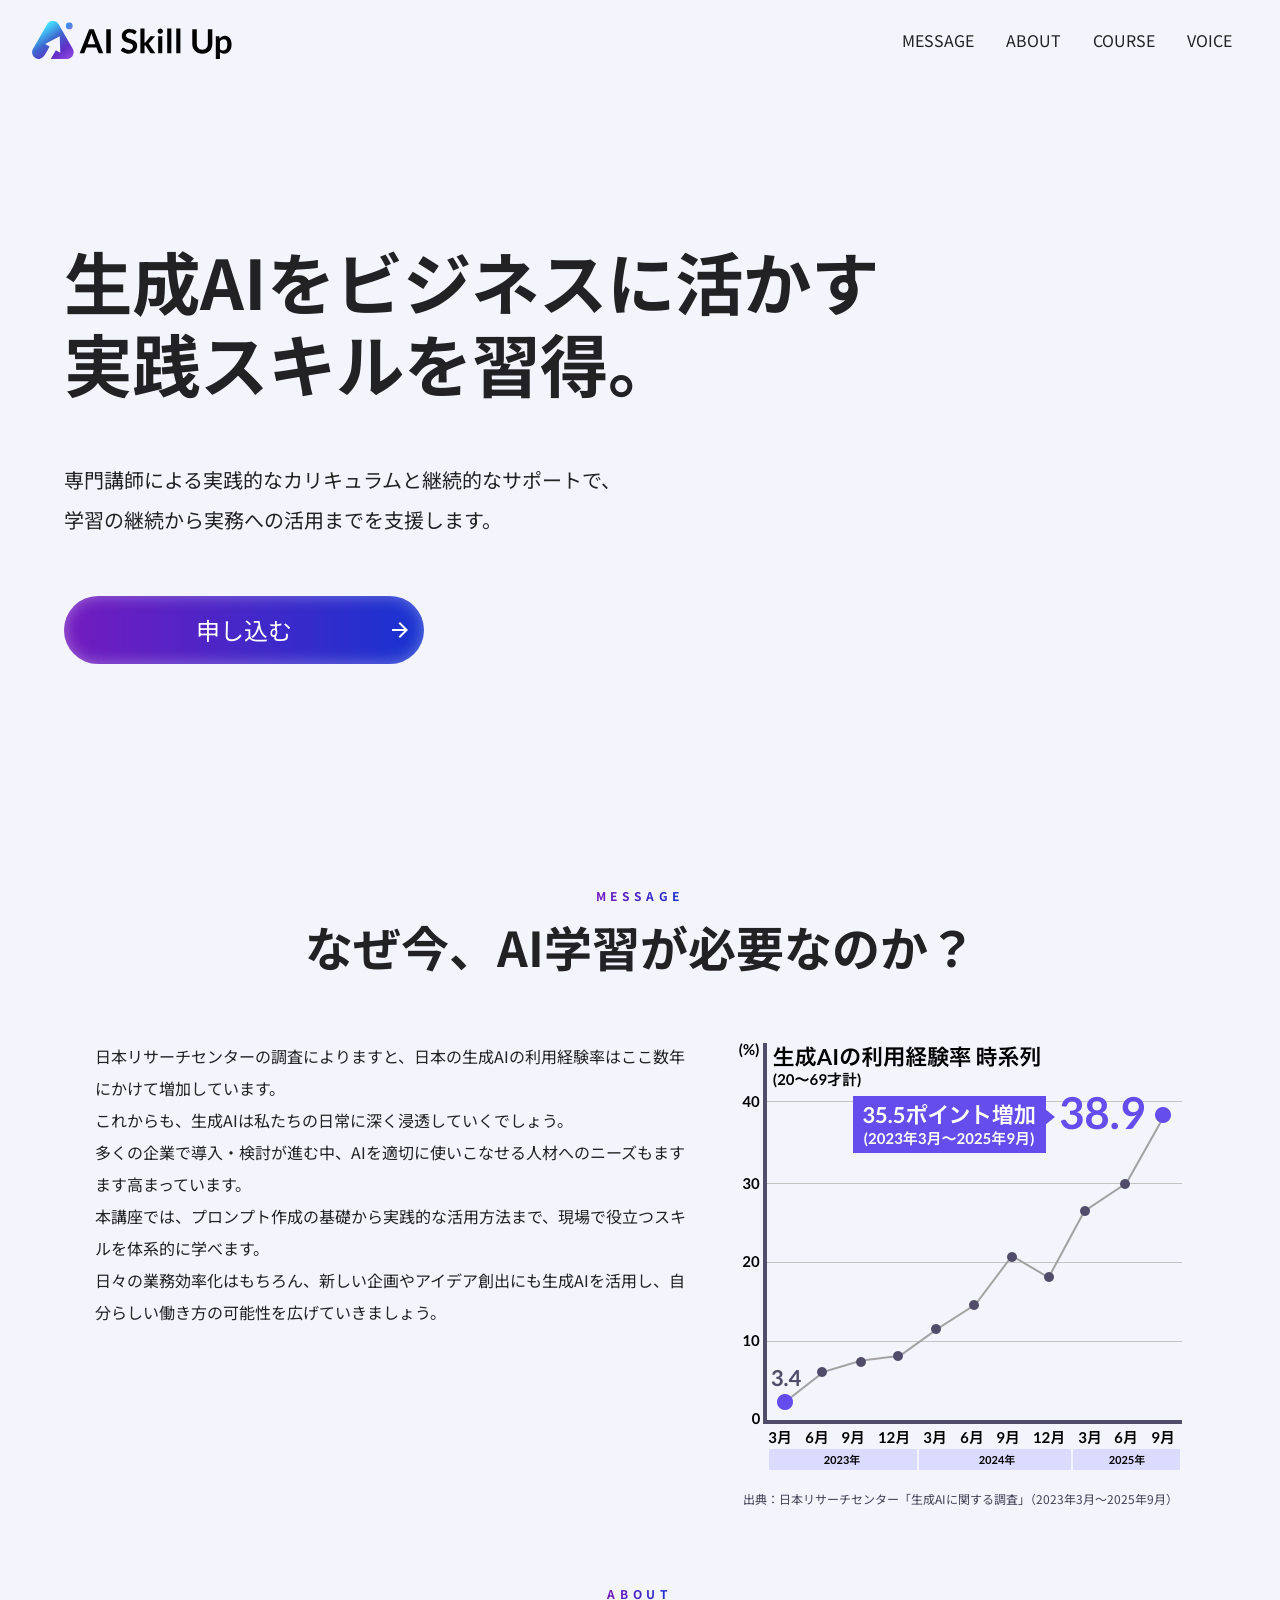
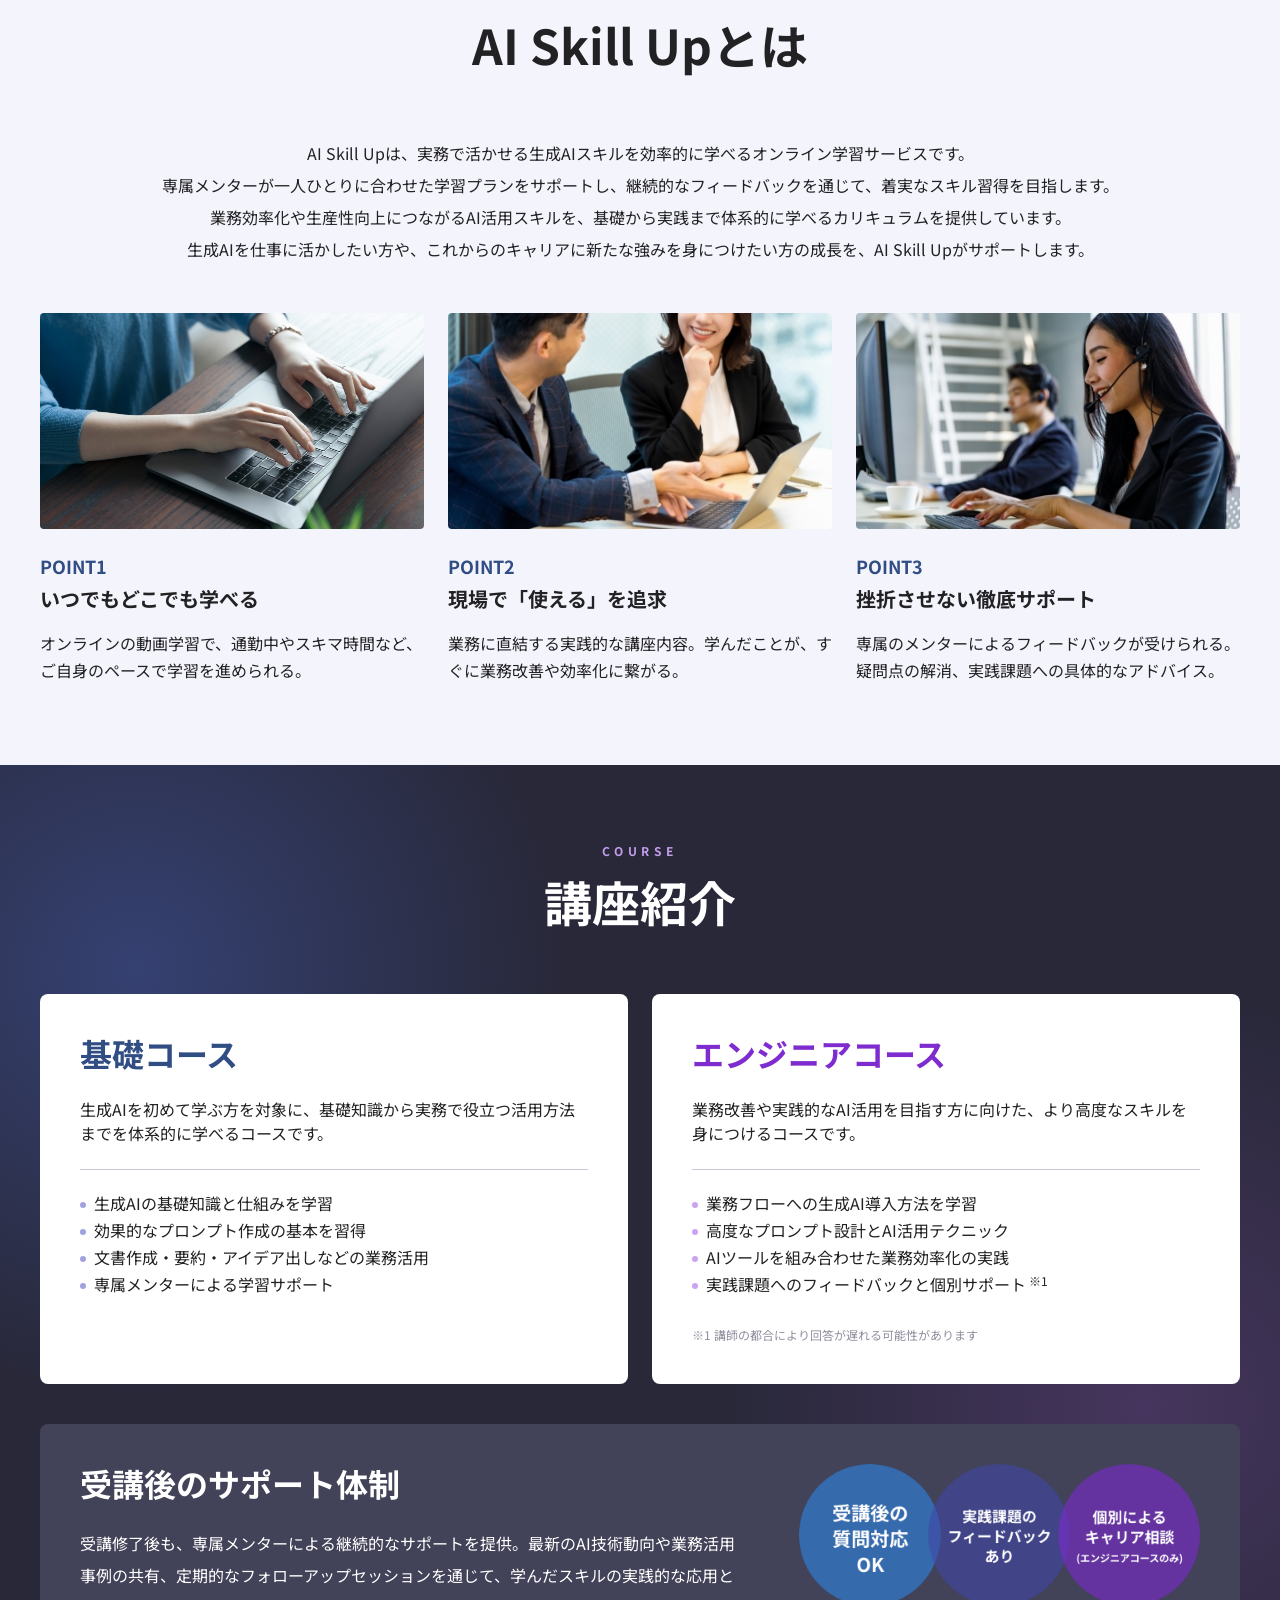
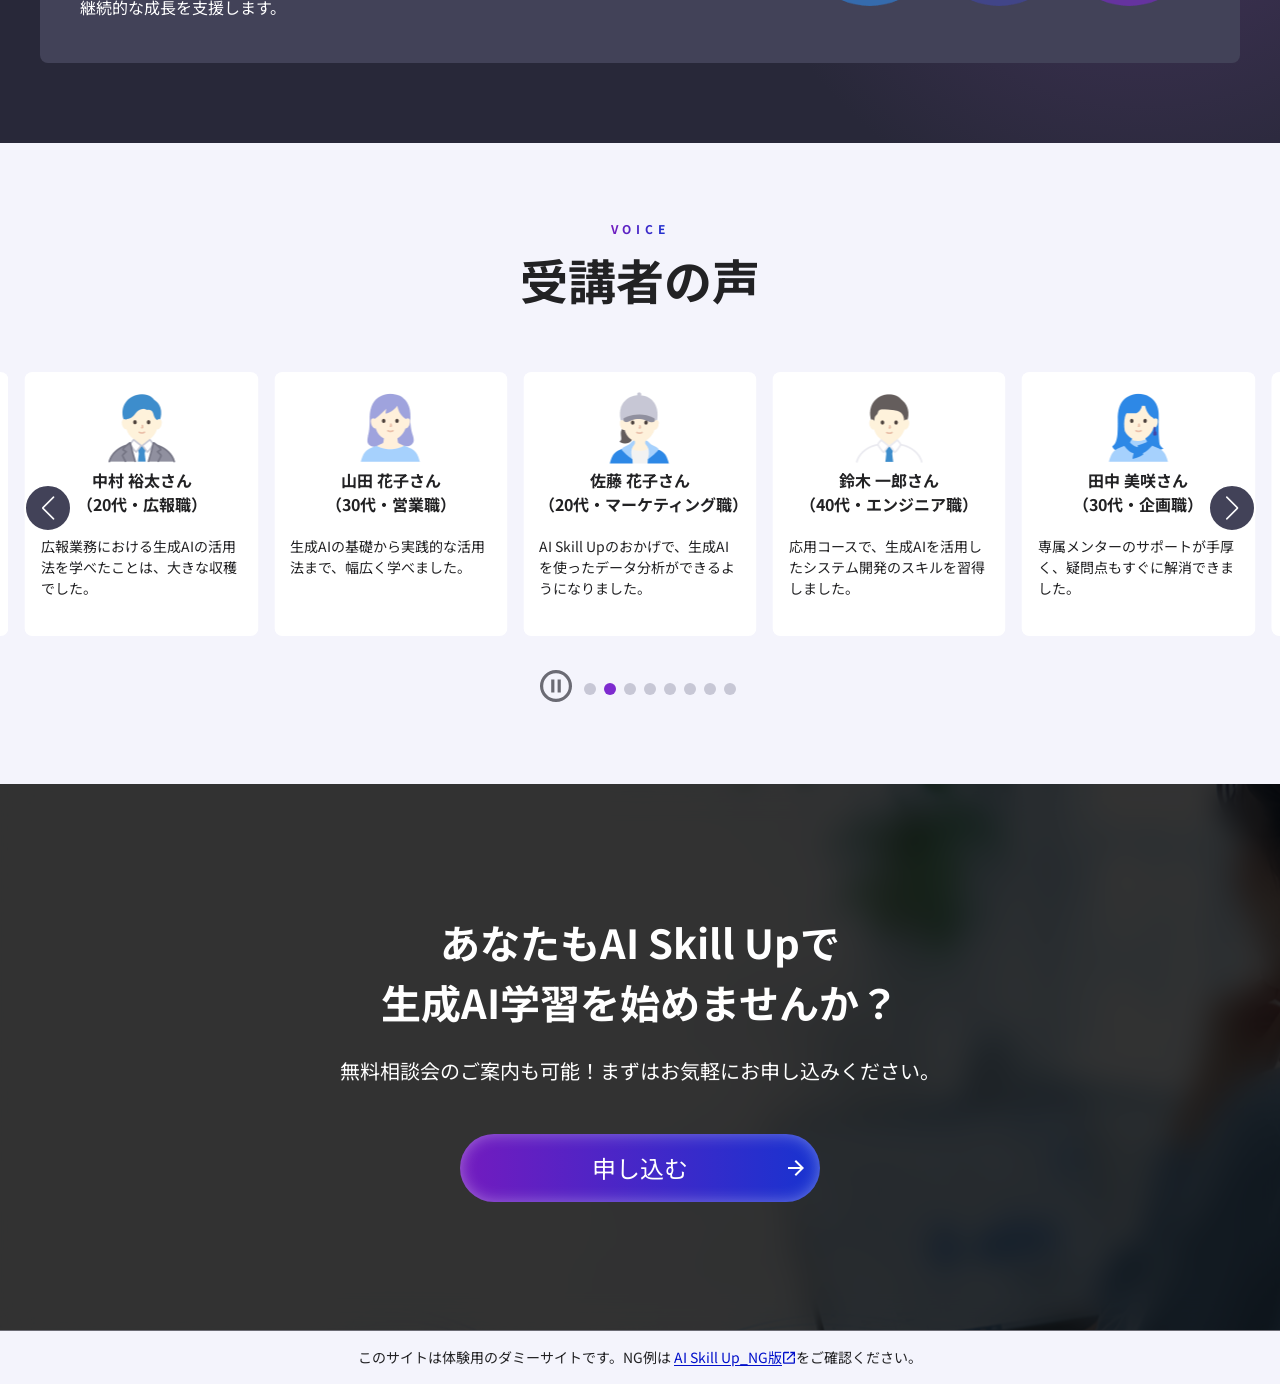
==== commit a62fb928: "Add files via upload" ====
--- a/index.html
+++ b/index.html
@@ -88,7 +88,7 @@
         </article>
         <article id="about" class="about">
           <div class="article_inner">
-            <h2 class="article_title"><span class="article_title_en" aria-hidden="true">ABOUT</span>AI Skill Upとは
+            <h2 class="article_title"><span class="article_title_en article_title_en2" aria-hidden="true">ABOUT</span>AI Skill Upとは
             </h2>
             <p class="article_text">AI Skill Upは、実務で活かせる生成AIスキルを効率的に学べるオンライン学習サービスです。<br>
               専属メンターが一人ひとりに合わせた学習プランをサポートし、継続的なフィードバックを通じて、着実なスキル習得を目指します。<br>
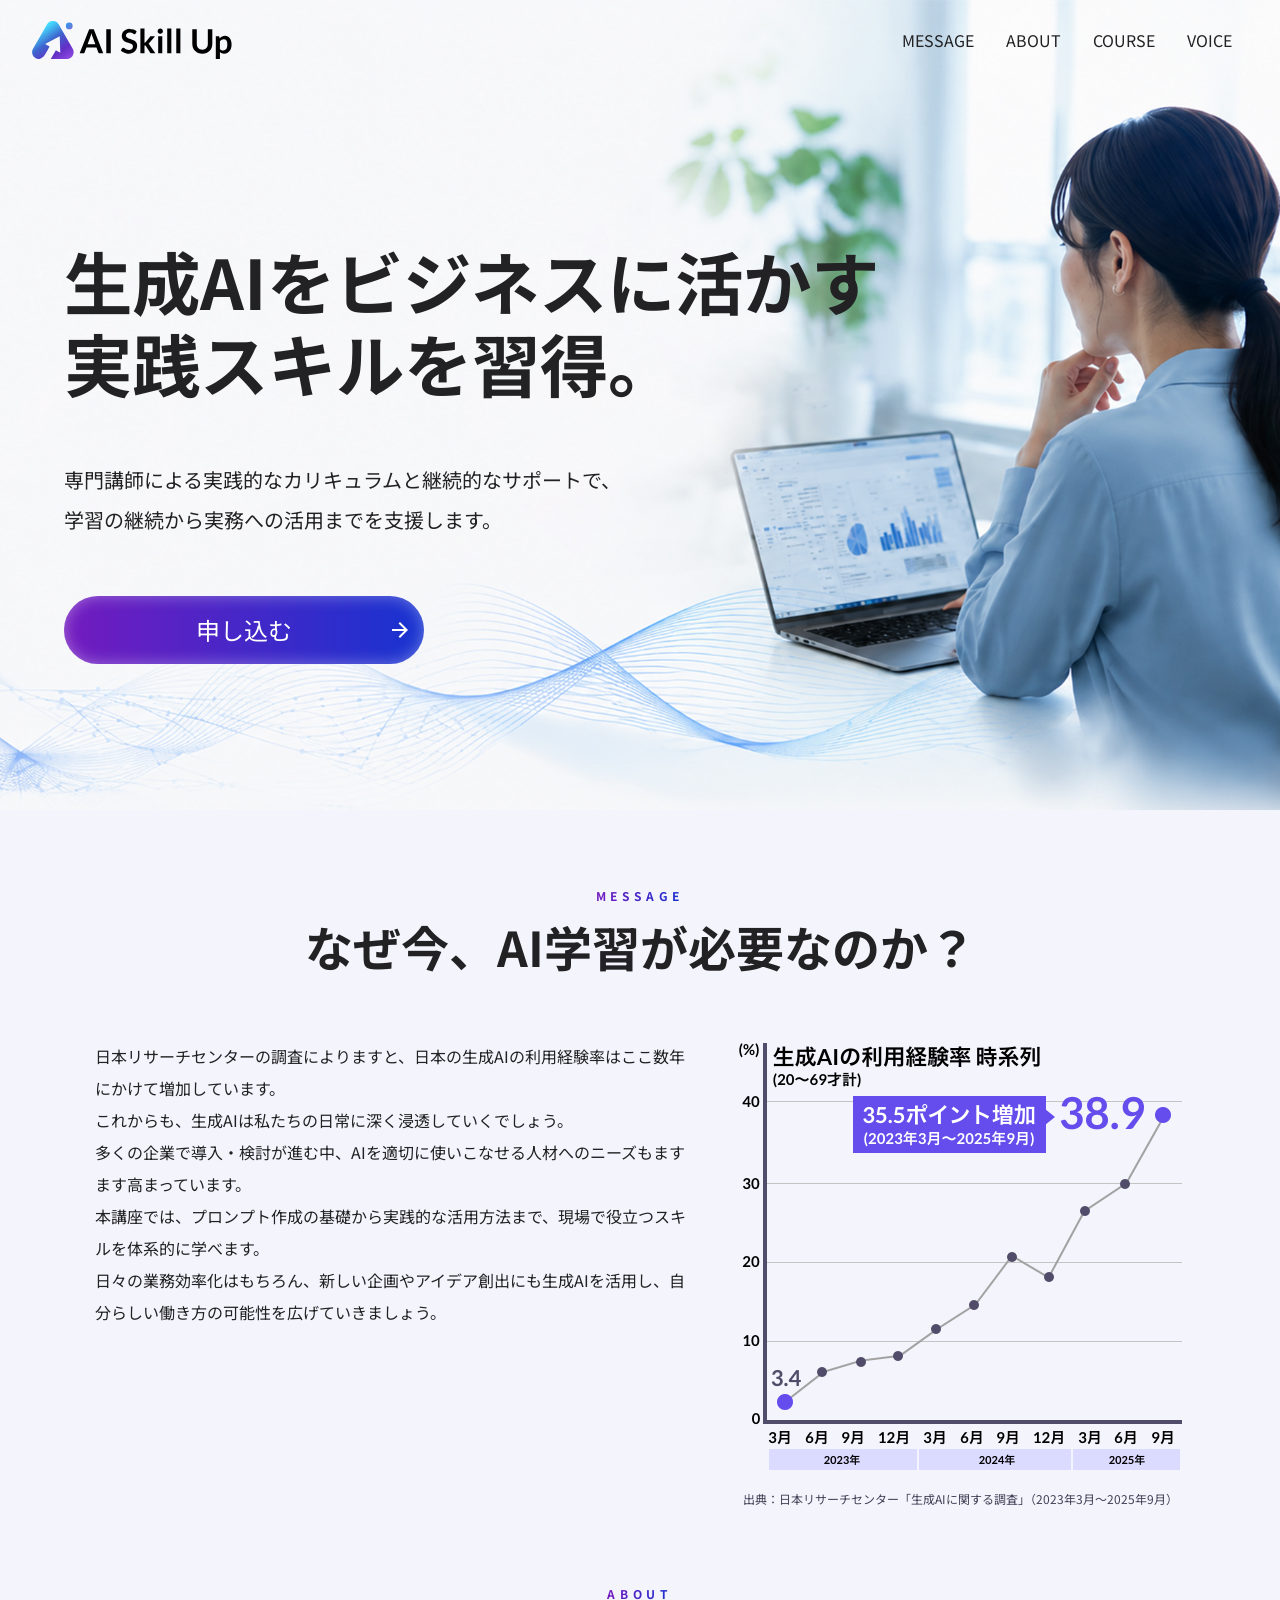
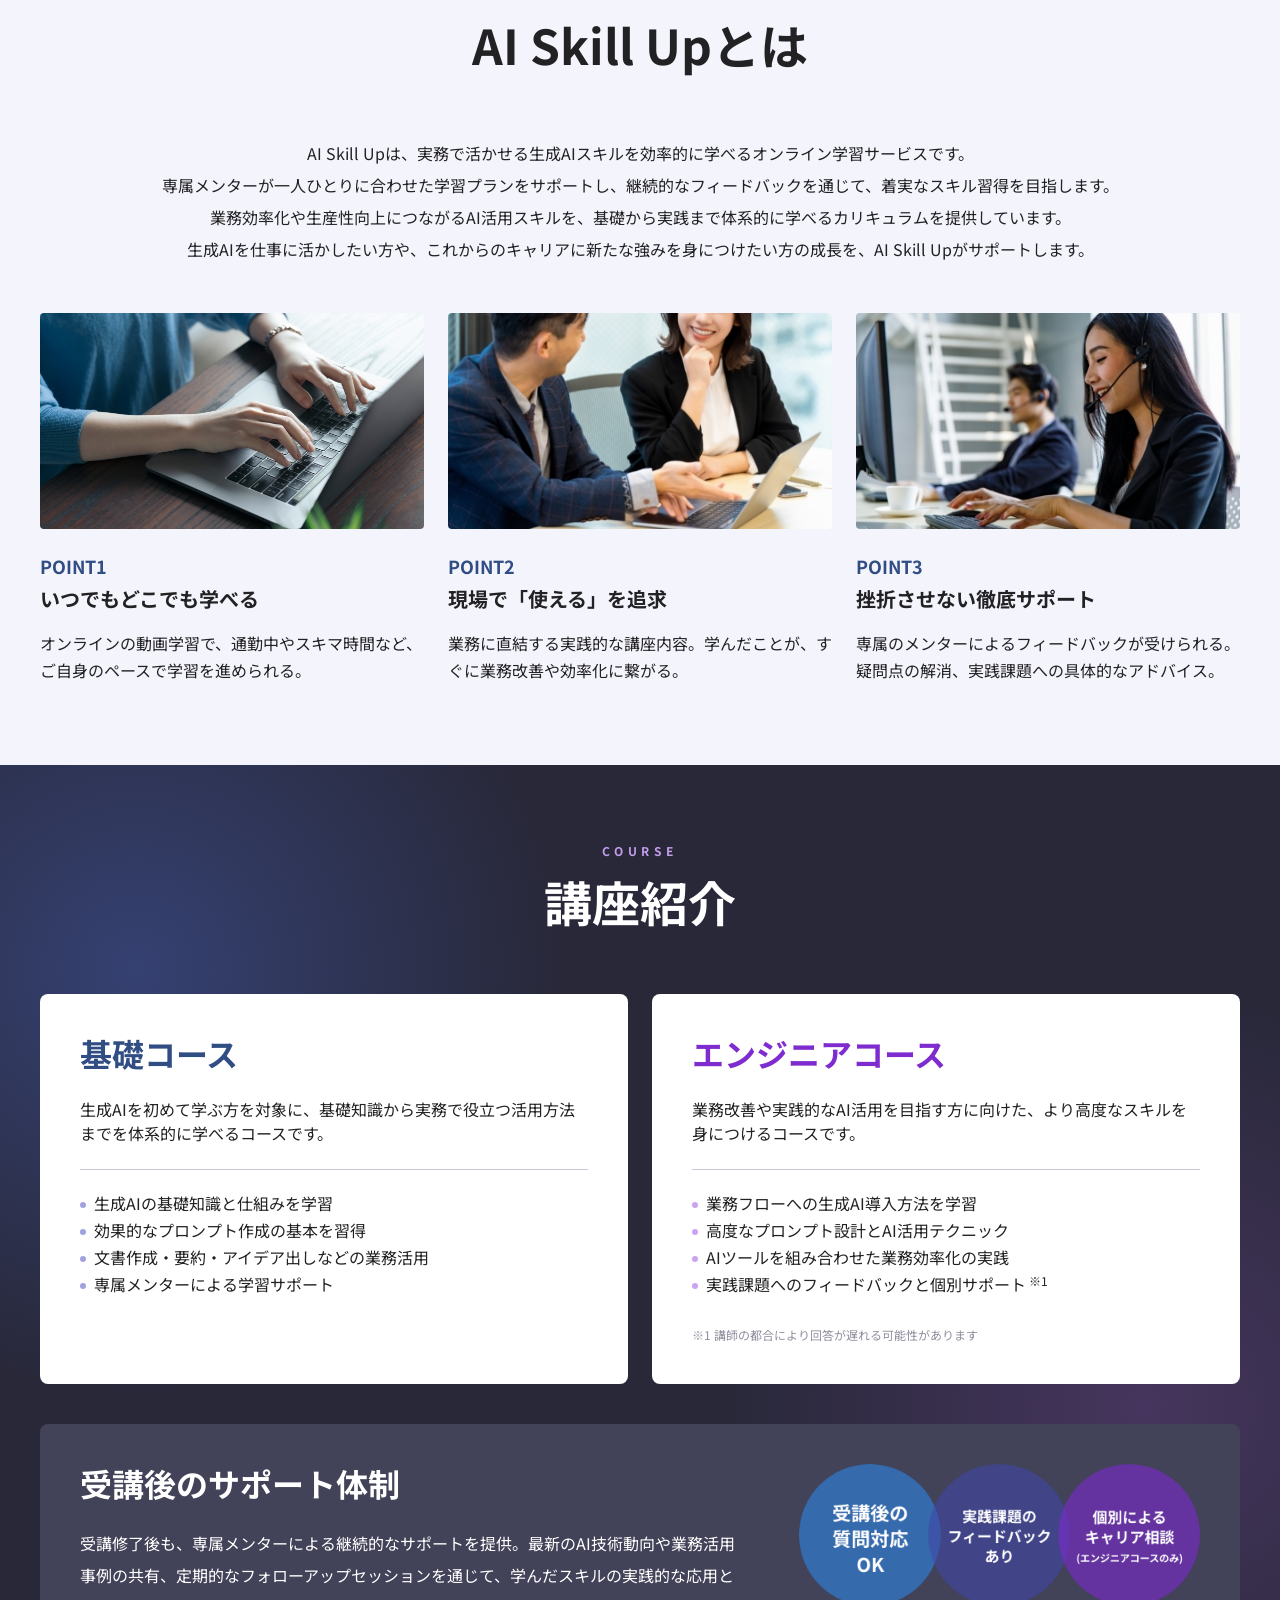
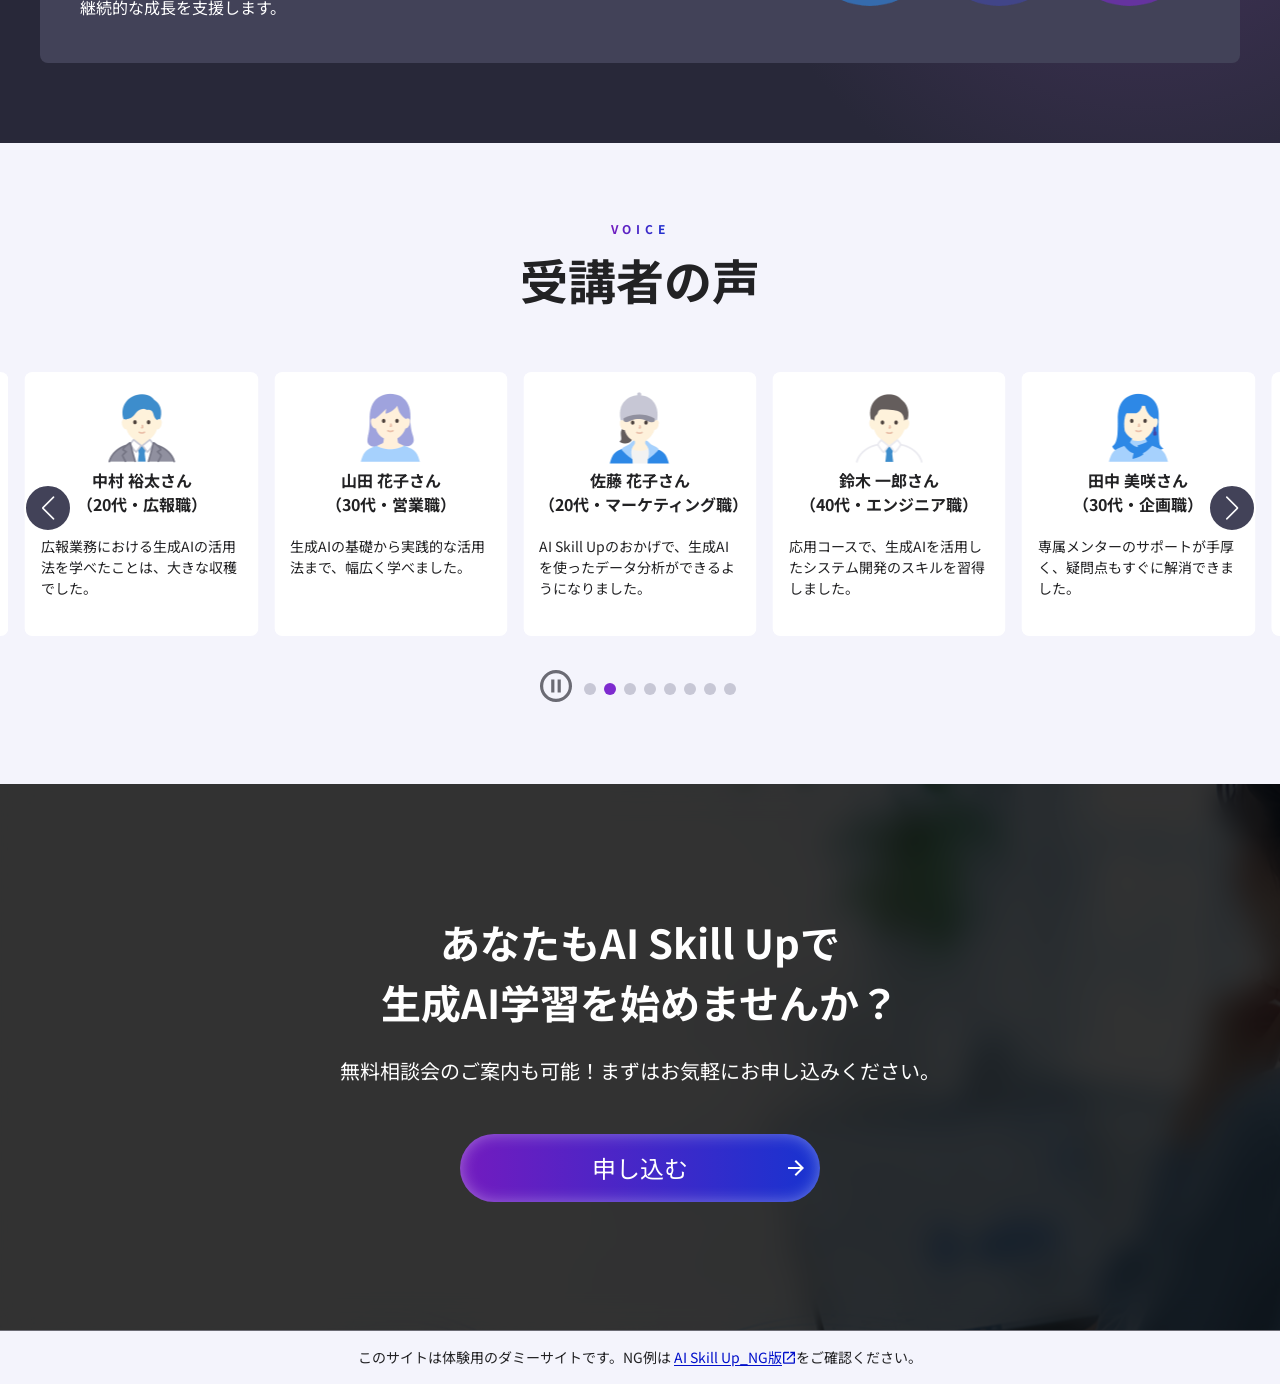
==== commit 380b005f: "Add files via upload" ====
--- a/index.html
+++ b/index.html
@@ -173,7 +173,7 @@
               <div class="swiper-pagination-wrap">
                 <!-- 停止/再生ボタン -->
                 <button class="js-swiper-pause swiper-pause-button swiper-button" aria-label="スライドを停止"></button>
-                <div class="swiper-pagination" aria-label="スライドページネーション"></div>
+                <div class="swiper-pagination"></div>
               </div>
               <!-- Additional required wrapper -->
               <div class="swiper-wrapper">
--- a/assets/css/style.css
+++ b/assets/css/style.css
@@ -1 +1 @@
-@charset "UTF-8";@import"https://fonts.googleapis.com/css2?family=Montserrat:wght@400;700&display=swap";@import"https://fonts.googleapis.com/css2?family=Noto+Sans+JP:wght@500&display=swap";@import"https://fonts.googleapis.com/css2?family=Noto+Sans+JP:wght@700&display=swap";/*! destyle.css v4.0.0 | MIT License | https://github.com/nicolas-cusan/destyle.css */*,:before,:after{box-sizing:border-box;border-style:solid;border-width:0}html{line-height:1.5;-webkit-text-size-adjust:100%;-webkit-tap-highlight-color:transparent;font-family:Noto Sans JP,游ゴシック Medium,Yu Gothic Medium,YuGothic M,YuGothic,-apple-system,BlinkMacSystemFont,Segoe UI,sans-serif;font-weight:400;color:#222224}body{margin:0;overflow-x:hidden}main{display:block}p,table,blockquote,address,pre,iframe,form,figure,dl{margin:0}h1,h2,h3,h4,h5,h6{font-size:inherit;font-weight:inherit;margin:0}ul,ol{margin:0;padding:0;list-style:none}dt{font-weight:700}dd{margin-left:0}hr{box-sizing:content-box;height:0;overflow:visible;border-top-width:1px;margin:0;clear:both;color:inherit}pre{font-family:monospace,monospace;font-size:inherit}address{font-style:inherit}a{background-color:transparent;text-decoration:none;color:inherit}abbr[title]{text-decoration:underline dotted}b,strong{font-weight:bolder}code,kbd,samp{font-family:monospace,monospace;font-size:inherit}small{font-size:80%}sub,sup{font-size:75%;line-height:0;position:relative;vertical-align:baseline}sub{bottom:-.25em}sup{top:-.5em}svg,img,embed,object,iframe{vertical-align:bottom}button,input,optgroup,select,textarea{-webkit-appearance:none;appearance:none;vertical-align:middle;color:inherit;font:inherit;background:transparent;padding:0;margin:0;border-radius:0;text-align:inherit;text-transform:inherit}button,[type=button],[type=reset],[type=submit]{cursor:pointer}button:disabled,[type=button]:disabled,[type=reset]:disabled,[type=submit]:disabled{cursor:default}:-moz-focusring{outline:auto}select:disabled{opacity:inherit}option{padding:0}fieldset{margin:0;padding:0;min-width:0}legend{padding:0}progress{vertical-align:baseline}textarea{overflow:auto}[type=number]::-webkit-inner-spin-button,[type=number]::-webkit-outer-spin-button{height:auto}[type=search]{outline-offset:-2px}[type=search]::-webkit-search-decoration{-webkit-appearance:none}::-webkit-file-upload-button{-webkit-appearance:button;font:inherit}[type=number]{-moz-appearance:textfield}label[for]{cursor:pointer}details{display:block}summary{display:list-item}[contenteditable]:focus{outline:auto}table{border-color:inherit;border-collapse:collapse}caption{text-align:left}td,th{vertical-align:top;padding:0}th{text-align:left;font-weight:700}*{margin:0;padding:0;border:0;outline:0;box-sizing:border-box;background:transparent}ul,ol{list-style:none}table{border-collapse:collapse;border-spacing:0}button,input,select,textarea{font:inherit;color:inherit;background:none;border:none;outline:none}a{text-decoration:none;color:inherit}html{scroll-behavior:smooth}#message:target,#feature:target,#course:target,#voice:target{animation:2.4s ease-in-out}.c-header{position:absolute;top:0;left:0;width:100%;z-index:100;display:flex;align-items:center;justify-content:space-between;padding:0 2rem;height:80px}.c-header .c-header__logo{display:flex;align-items:center;gap:.5rem}.c-header .c-header__logo img{width:200px;height:auto}.c-header .dialog .list{display:flex;gap:2rem}.c-header .dialog .list a{color:#fff;font-size:1rem;transition:all .3s ease}.c-header .dialog .list a:hover{opacity:.8}.c-header .dialog{border:none;padding:0}.c-header .nav_inner .list{display:flex}.c-header .nav_inner .list a{color:#222224;transition:all .3s ease}.c-header .nav_inner .list a:hover{opacity:.8}.c-header .hamburger{width:36px;height:36px;display:none;flex-direction:column;z-index:100;cursor:pointer}.c-header .hamburger .line-box{display:flex;flex-direction:column;align-items:center;justify-content:center}.c-header .hamburger:after{content:"MENU";display:block;font-size:.75rem;color:#222224;text-align:center}.c-header .hamburger .line-box .line{width:24px;height:2px;background-color:#222224;display:flex;align-items:center;justify-content:center;margin:2px 0;transition:all .3s ease}.c-header .hamburger.active .line-box .line:nth-child(1){transform:rotate(45deg) translate(4px,4px);color:#222224}.c-header .hamburger.active .line-box .line:nth-child(2){opacity:0}.c-header .hamburger.active .line-box .line:nth-child(3){transform:rotate(-45deg) translate(4.5px,-4.5px);color:#222224}.c-header .hamburger.active:after{content:"CLOSE";color:#222224}.c-header .hamburger p.text{line-height:1em;font-size:.75rem;color:#fff;text-align:center}.c-header .nav_inner .item{display:inline-block}.c-header .nav_inner .link{color:#333;text-decoration:none;font-size:1rem;padding:.5rem 1rem;transition:color .3s ease;display:block}@media screen and (max-width: 767px){.c-header .c-header__logo{width:160px}.c-header .hamburger{display:flex;align-items:center}.c-header .nav_inner{position:absolute;top:10px;right:10px;width:70%;max-width:240px;background:#fff;box-shadow:0 3px 10px #c7c7d5;transition:right .3s ease;padding:3rem 1rem 1rem;border-radius:.5rem;display:none}.c-header .nav_inner.active{display:block}.c-header .hamburger p.text.active{display:none}.c-header .nav_inner .list{display:flex;flex-direction:column;gap:0}.c-header .nav_inner .list.item{flex-direction:column;color:#333;gap:0}.c-header .nav_inner .list a{padding:1rem;font-size:1.1rem;color:#000}}@media screen and (max-width: 767px){.overlay{display:none;position:fixed;top:0;left:0;width:100%;height:100%;background:#00000080;z-index:10}.overlay.active{display:block}}.footer{text-align:center;border-top:1px solid #6B6B74}.footer .caution{z-index:9;width:100%;text-align:center;font-size:.875rem;padding:1rem 2rem}.footer .caution a[target=_blank].external:after{content:url(../images/icon_externallink.svg)}.footer .copy{color:#242424;font-size:.75rem;padding:1rem 2rem}@media screen and (max-width: 767px){.caution{font-size:.75rem}}.sp_visible{display:none}a[target=_blank]{color:#010fca;text-decoration:underline;text-underline-offset:2px;display:inline-flex;align-items:center}a[target=_blank]:after{content:"";display:inline-block;width:14px;height:14px;mask-image:url(../images/icon_externallink.svg);mask-repeat:no-repeat;mask-size:contain;mask-position:center center;background:currentColor}a[target=_blank]:hover{text-decoration:underline 2px}body{background:#f4f4fc}.mainvisual{width:100%;height:90vh;background:url(./assets/images/mainvisual.jpg);background-size:cover;background-position:center top}.mainvisual .mainvisual_inner{padding:15rem 5vw 0;display:flex;flex-direction:column;gap:3.5rem}.mainvisual .mainvisual_inner h2.mainvisual_title{font-size:4.5rem;font-size:clamp(2rem,1rem + 4.098vw,4.5rem);color:#222224;font-weight:700;line-height:1.2em;width:15em;word-break:auto-phrase}.mainvisual .mainvisual_inner h2.mainvisual_title span{display:inline-block}.mainvisual .mainvisual_inner .mainvisual_subtitle{color:#222224;font-size:1.25rem;line-height:2em;width:28em}.contact_btn{max-width:360px;height:auto;font-size:1.5rem;padding:1rem 2rem;background:linear-gradient(90deg,#731bbf,#1733d0);color:#fff;text-align:center;border-radius:50vw;position:relative;box-shadow:inset 0 0 1rem #ffffff5c;transition:all .3s ease}.contact_btn:after{position:absolute;right:1rem;top:50%;transform:translateY(-50%);content:"";display:inline-block;width:1rem;height:1rem;mask-image:url(../images/icon_arrow1-r.svg);mask-repeat:no-repeat;mask-size:contain;mask-position:center center;background:#fff;transition:all .3s ease}.contact_btn:hover{opacity:.8}.article_inner{padding:5rem 0;width:calc(100% - 40px);max-width:1200px;margin:0 auto}.article_inner .article_title{font-size:1.5rem;margin-bottom:2rem;text-align:center;display:flex;gap:1rem;flex-direction:column;align-items:center;justify-content:center;font-weight:700;line-height:1.2em;font-size:3rem;margin-bottom:4rem}.article_inner .article_title span.article_title_en{font-size:.75rem;line-height:1em;color:#c49dea;letter-spacing:.4em}.article_inner .article_title span.article_title_en2{background:linear-gradient(90deg,#731bbf,#1733d0);background-clip:text;-webkit-background-clip:text;-webkit-text-fill-color:transparent}.message{background:#f4f4fc}.message .article_inner{padding-bottom:0}.message .section_box{display:flex;gap:2.5rem;justify-content:center}.message .section_box .section_box_text{font-size:1rem;line-height:2em;display:flex;flex-direction:column;gap:2.5rem;width:50%}.message .section_box .section_box_image{width:50%;max-width:450px;height:auto}.message .section_box .section_box_image img{width:100%;max-width:100%;height:auto}.message .section_box .section_box_image .source{font-size:.75rem;color:#424258;margin-top:1.25rem;text-align:center}.about .article_title{color:#222224}.about .article_text{color:#222224;font-size:1rem;line-height:2em;text-align:center;margin-bottom:3rem}.about .boxlist{display:flex;gap:1.5rem;justify-content:center}.about .boxlist .boxlist_item{flex:1}.about .boxlist .boxlist_item .boxlist_image{display:flex;justify-content:center;align-items:center;overflow:hidden;margin-bottom:1.5rem;aspect-ratio:16/9;object-fit:cover;border-radius:.25rem}.about .boxlist .boxlist_item .boxlist_image img{width:100%;height:auto}.about .boxlist .boxlist_item .boxlist_title{font-size:1.25rem;font-weight:700;margin-bottom:1rem}.about .boxlist .boxlist_item .boxlist_title span{display:block;font-size:1.125rem;margin-bottom:.25rem;font-weight:700;color:#304d84}.about .boxlist .boxlist_item .boxlist_text{font-size:1rem;line-height:1.7rem}.course{background:#282839;overflow:hidden}.course .article_inner .article_title{color:#fff;position:relative;z-index:1}.course .boxlist{display:flex;gap:1.5rem;justify-content:center;position:relative;z-index:0}.course .boxlist:before{display:block;z-index:-1;content:"";position:absolute;top:-39rem;left:-31.5rem;width:1200px;aspect-ratio:1;border-radius:50%;background:radial-gradient(circle,#354172,#282839 50% 100%)}.course .boxlist:after{display:block;z-index:-1;content:"";position:absolute;bottom:-39rem;right:-31.5rem;width:1200px;aspect-ratio:1;border-radius:50%;background:radial-gradient(circle,#46355e,#282839 50% 100%)}.course .boxlist .boxlist_item{flex:1;background:#fff;padding:2.5rem;border-radius:.5rem}.course .boxlist .boxlist_item .boxlist_title{font-size:2rem;font-weight:700;line-height:1.2em;margin-bottom:1.5rem;color:#304d84}.course .boxlist .boxlist_item .text{line-height:1.5em;margin-bottom:1.5rem;padding-bottom:1.5rem;border-bottom:1px solid #C7C7D5}.course .boxlist .boxlist_item .course_list{display:flex;gap:.5rem;flex-direction:column}.course .boxlist .boxlist_item .course_list li{line-height:1.2em;display:flex}.course .boxlist .boxlist_item .course_list li:before{position:relative;content:"";width:6px;height:6px;top:.5rem;margin-right:.5rem;background:#a0a3dd;border-radius:50%;display:inline-block}.course .boxlist .boxlist_item .course_list li sup{font-size:.75rem;line-height:1em;margin-left:.2rem;top:0rem}.course .boxlist .boxlist_item .note{margin-top:2rem;font-size:.75rem;color:#90909f}.course .boxlist .boxlist_item:last-child .boxlist_title{color:#7e2bcf}.course .boxlist .boxlist_item:last-child .course_list li:before{background:#cba3f2}.course .sub-box{margin-top:2.5rem;padding:2.5rem;background:#424258;border-radius:.5rem;display:flex;gap:4rem;justify-content:space-between;position:relative;z-index:2}.course .sub-box .sub-box_text{color:#fff;line-height:2em;width:70%}.course .sub-box .sub-box_text .sub-box_title{color:#fff;font-size:2rem;line-height:1.2em;margin-bottom:1.5rem;font-weight:700}.course .sub-box .sub-box_image{width:30rem;height:auto}.course .sub-box .sub-box_image img{width:100%;height:auto}.voice{width:100%}.voice .article_inner{padding:5rem 0;margin:0 auto;width:100%;max-width:100%}.voice .article_inner .swiper{width:100%;display:flex;flex-direction:column-reverse}.voice .article_inner .swiper .swiper-wrapper{display:flex;align-items:stretch;padding-bottom:32px}.voice .article_inner .swiper .swiper-wrapper .swiper-slide{width:auto;height:auto;background:#fff;border-radius:.5rem;padding:1rem;display:flex;flex-direction:column;align-items:center}.voice .article_inner .swiper .swiper-wrapper .swiper-slide img{width:5rem;height:5rem}.voice .article_inner .swiper .swiper-wrapper .swiper-slide .voice_name{text-align:center;font-weight:700;font-size:1rem;margin-bottom:1.25rem}.voice .article_inner .swiper .swiper-wrapper .swiper-slide .voice_text{font-size:.875rem;line-height:1.5em}.voice .article_inner .swiper .swiper-pagination{bottom:0rem;display:inline-block;position:relative;width:auto}.voice .article_inner .swiper .swiper-pagination .swiper-pagination-bullet{display:inline-block;width:.75rem;height:.75rem;border-radius:50%;padding:0;background:#c7c7d5;opacity:1}.voice .article_inner .swiper .swiper-pagination .swiper-pagination-bullet-active{background:#7e2bcf}.voice .article_inner .swiper .swiper-pagination:focus-visible{outline:2px solid #FFFFFF;outline-offset:2px;box-shadow:0 0 0 6px #304d84}.voice .article_inner .swiper .swiper-button{width:2rem;height:2rem}.voice .article_inner .swiper .swiper-button:before{content:"";width:2rem;height:2rem;display:inline-block;position:relative;background:#6b6b74;mask-image:url(../images/icon_pause.svg);mask-size:contain;mask-repeat:no-repeat;mask-position:center center;z-index:10}.voice .article_inner .swiper .swiper-button.is-paused:before,.voice .article_inner .swiper .js-swiper-pause.is-paused:before{mask-image:url(../images/icon_play.svg)}.voice .article_inner .swiper .swiper-button-next,.voice .article_inner .swiper .swiper-button-prev{left:1.5rem;background:#424258;border:2px solid #FFFFFF;border-radius:50%;width:3rem;height:3rem;top:calc(50% - 32px)}.voice .article_inner .swiper .swiper-button-next:after,.voice .article_inner .swiper .swiper-button-prev:after{font-size:1.5rem;color:#fff}.voice .article_inner .swiper .swiper-button-next:hover,.voice .article_inner .swiper .swiper-button-prev:hover{opacity:.8}.voice .article_inner .swiper .swiper-button-next{right:1.5rem;left:auto}.voice .article_inner .swiper .swiper-pagination-wrap{display:flex;justify-content:center;align-items:center;padding:2px 0;gap:.5rem}.contact{background:url(../images/mainvisual.jpg);padding:8rem 2rem;display:flex;flex-direction:column;background-position:center center;position:relative}.contact:after{content:"";position:absolute;display:block;top:0;left:0;width:100%;height:100%;background-color:#000c;backdrop-filter:blur(15px)}.contact .contact_text{max-width:calc(800px + 4rem);margin:0 auto;text-align:center;font-size:2.5rem;color:#fff;font-weight:700;line-height:1.5em;margin-bottom:1.5rem;position:relative;z-index:1}.contact .contact_text span{display:inline-block}.contact .contact_subtext{font-size:1.25rem;line-height:1.5em;color:#fff;text-align:center;margin-bottom:3rem;position:relative;z-index:1}.contact .contact_btn{max-width:360px;width:80vw;margin:0 auto;padding:1rem 2rem;position:relative;z-index:1;display:block}@media screen and (max-width: 1000px){.mainvisual .mainvisual_inner h2.mainvisual_title{width:100%}.mainvisual .mainvisual_inner h2.mainvisual_title span.sp_visible{display:inline-block}.course .sub-box{flex-direction:column;align-items:center}.course .sub-box .sub-box_text{width:100%}.course .sub-box .sub-box_image{width:100%;height:auto;display:flex;justify-content:center;align-items:center}.course .sub-box .sub-box_image img{width:50%;height:auto}}@media screen and (max-width: 767px){.sp_visible{display:block}.article_inner{padding:5rem 0;max-width:calc(100% - 40px)}.article_inner .article_title{font-size:28px;margin-bottom:2.5rem}.article_inner .article_title span.article_title_en{font-size:.75rem}.mainvisual{background-image:url(./assets/images/mainvisual-sp.jpg);background-position:right center}.mainvisual .mainvisual_inner{padding:15vh 4vw 3rem;gap:1.75rem}.mainvisual .mainvisual_inner h2.mainvisual_title{line-height:1.5em}.mainvisual .mainvisual_inner .mainvisual_subtitle{font-size:.875rem;width:100%}.contact_btn{max-width:360px;width:100%;font-size:1.25rem;margin:0 auto}.message .section_box{flex-direction:column}.message .section_box .section_box_text{font-size:.875rem;width:100%}.message .section_box .section_box_image{width:100%;max-width:100%;display:flex;flex-direction:column;align-items:center}.message .section_box .section_box_image img{width:80%;max-width:450px;height:auto}.about .article_text{font-size:.875rem;text-align:left}.about .boxlist{flex-direction:column;gap:3.5rem}.about .boxlist .boxlist_item .boxlist_image{aspect-ratio:16/9;margin-bottom:1.25rem}.about .boxlist .boxlist_item .boxlist_title span{font-size:.75rem;margin-bottom:.5rem}.about .boxlist .boxlist_item .boxlist_text{font-size:.875rem}.course .boxlist{flex-direction:column}.course .boxlist:before,.course .boxlist:after{display:none}.course .boxlist .boxlist_item{padding:1.5rem}.course .boxlist .boxlist_item .text,.course .boxlist .boxlist_item .course_list li{font-size:.875rem}.course .sub-box{flex-direction:column;gap:2rem;padding:1.5rem}.course .sub-box .sub-box_text{font-size:.875rem}.course .sub-box .sub-box_text .sub-box_title{font-size:1.5rem}.course .sub-box .sub-box_image,.course .sub-box .sub-box_image img{width:100%;height:auto}.voice .article_inner{margin:0 auto}.voice .article_inner .swiper{overflow:hidden}.voice .article_inner .swiper .swiper-button-next,.voice .article_inner .swiper .swiper-button-prev{display:none}.contact{background-position:center center}.contact .contact_text{font-size:1.5rem}.contact .contact_subtext{font-size:1rem}.contact .contact_btn{margin:0 auto}}:focus-visible{outline:none;box-shadow:inset 0 0 0 1px #fff,0 0 0 2px #010fca}@supports not selector(:focus-visible){:focus{outline:none;box-shadow:inset 0 0 0 1px #fff,0 0 0 2px #010fca}}label{font-size:1rem;color:#222224;margin-bottom:.5rem}.label-title{font-weight:700;margin-bottom:.5rem}input::placeholder,textarea::placeholder{color:#c7c7d5;opacity:1}select option.placeholder-option,select option[disabled].placeholder-option{color:#c7c7d5}select:has(option:checked[value=""]){color:#c7c7d5;opacity:1}.required{background:#cb2357;font-size:.75rem;color:#fff;padding:.125rem .25rem;border-radius:.25rem;margin-left:.5rem;line-height:1em}input:not([type=radio]):not([type=checkbox]){width:100%;line-height:1.5em;background:#fff;border-radius:.25rem;border:1px solid #90909F;padding:.5rem .75rem}textarea{width:100%;line-height:1.5em;background:#fff;border-radius:.25rem;border:1px solid #90909F;padding:.5rem .75rem;min-height:5rem}select{line-height:1.2em;background:#fff;border-radius:.25rem;border:1px solid #90909F;padding:.5rem 2rem .5rem .75rem;position:relative;color:#90909f;-webkit-appearance:none;-moz-appearance:none;appearance:none;background-repeat:no-repeat;background-position:calc(100% - .5rem) center;background-size:.75rem .75rem;background-image:url(../images/selectbox-arrow.svg)}select:has(option:not([value=""]):checked){color:#000}input.is-invalid,textarea.is-invalid,select.is-invalid{outline:2px solid #CB2357}input.is-invalid:focus-visible,textarea.is-invalid:focus-visible,select.is-invalid:focus-visible{box-shadow:0 0 0 4px #cb235733}input[type=checkbox].is-invalid{outline:2px solid rgba(203,35,87,.12);box-shadow:0 0 0 4px #cb235714}.error{margin-top:.5rem}input[type=checkbox]{transform:scale(1.2);appearance:auto;-webkit-appearance:auto;-moz-appearance:auto}input[type=checkbox]:checked{background-color:#304d84}.checkbox-item{display:flex;align-items:center;gap:.5rem;padding-left:.25rem}.error{color:#cb2357;font-size:.75rem;margin-top:.5rem}.c-header.page{position:relative;display:flex;align-items:center;margin:0 auto;padding:2rem 0;justify-content:center}.c-header.page .c-header__logo img{width:160px;height:auto}.stepper-title{font-size:2rem;font-weight:700;line-height:1.2em;text-align:center;margin-bottom:2rem}.stepper{display:flex;justify-content:space-between;margin-bottom:3rem;position:relative;width:224px;margin:0 auto 2.5rem}.stepper:before{position:absolute;width:100%;height:1px;content:"";display:block;background-color:#90909f;top:16px;z-index:0}.stepper .step{display:inline-flex;align-items:center;justify-content:center;flex-direction:column;z-index:1;font-size:.875rem;position:relative}.stepper .step .step-number{background:#fff;border:1px solid #7E2BCF;color:#222224;width:2rem;height:2rem;display:flex;align-items:center;justify-content:center;border-radius:50%;font-weight:700;margin-bottom:.5rem}.stepper .step .tep-label{color:#222224;font-weight:400}.stepper .step.active .step-number{background:#7e2bcf;color:#fff}.stepper .step .visually-hidden{position:absolute;clip:rect(1px,1px,1px,1px);padding:0;border:0;height:1px;width:1px;overflow:hidden}.form-container{max-width:814px;margin:0 auto;padding:2rem;background:#fff;border-radius:.5rem;display:flex;flex-direction:column;gap:2rem}.form-container .form-group{display:flex;flex-direction:column}.form-container .form-group .sr-only{position:absolute;width:1px;height:1px;padding:0;margin:-1px;overflow:hidden;clip:rect(0,0,0,0);white-space:nowrap;border:0}.form-container .form-group.name .name-group{display:flex;gap:1rem;flex-wrap:wrap}.form-container .form-group.name .name-group input#lastName,.form-container .form-group.name .name-group input#firstName{flex:2}.form-container .birth-group{display:flex;gap:.25rem;align-items:center;flex-wrap:wrap}.form-container .birth-group select{line-height:1.5em}.form-container .form-group.tel input{width:50%}.form-container .form-group.select-course select{width:50%;line-height:1.5em}.form-container .checkbox-item-wrap{display:flex}.form-instruction{max-width:814px;margin:3rem auto 1.5rem;text-align:center}.form-instruction .checkbox-group{display:flex;justify-content:center;gap:.5rem;align-items:center;margin-top:.75rem}.form-instruction .checkbox-group label{background:#e9e9f0;padding:.5rem 1rem;display:flex;align-items:center;gap:.5rem;border-radius:4px;margin-bottom:0rem}.form-instruction .checkbox-group label input[type=checkbox]{padding:4px}.form-instruction .checkbox-group label.is-invalid{background:#cb235733}.box_bottom{display:flex;justify-content:center;margin:2rem 0 5rem}.box_bottom input.btn-primary,.box_bottom button.btn-primary{width:360px;font-size:1rem;padding:1rem 2rem;line-height:1rem;background:#7e2bcf;color:#fff;text-align:center;border-radius:50vw;position:relative;transition:all .3s ease;border:none}.box_bottom input.btn-primary:after,.box_bottom button.btn-primary:after{position:absolute;right:1rem;top:50%;transform:translateY(-50%);content:"";display:inline-block;width:1rem;height:1rem;mask-image:url(../images/icon_arrow1-r.svg);mask-repeat:no-repeat;mask-size:contain;mask-position:center center;background:#fff}.box_bottom input.btn-primary:hover,.box_bottom button.btn-primary:hover{opacity:.8}@media only screen and (max-width: 900px){.form-container{margin:0 5%}}@media screen and (max-width: 767px){.form-container{padding:2rem 1rem}.form-container .form-group.name .name-group{flex-direction:column}.form-container .birth-group{flex-wrap:nowrap}select#birthYear{width:36%}select#birthMonth,select#birthDay{width:20%}.form-container .form-group.tel input,.form-container .form-group.select-course select{width:100%}.form-instruction{width:90%}}#confirmContainer .confirm-list{display:flex;flex-direction:column;gap:2rem}#confirmContainer .confirm-list .confirm-list-item{display:flex;gap:1rem}#confirmContainer .confirm-list .confirm-list-item dt{width:12rem}#confirmContainer .confirm-list .confirm-list-item dd{width:calc(100% - 13rem)}.box_bottom2{display:flex;align-items:center;gap:20px;justify-content:center;flex-direction:column;margin:40px 0 120px}.box_bottom2 .btn{width:360px;line-height:1rem;padding:.9375rem 1rem;border:1px solid #000;border-radius:50vw;position:relative;text-align:center;display:block}.box_bottom2 .btn-primary{background:#424258;color:#fff}.box_bottom2 .btn-primary:after{position:absolute;right:1rem;top:50%;transform:translateY(-50%);content:"";display:inline-block;width:1rem;height:1rem;mask-image:url(../images/icon_arrow1-r.svg);mask-repeat:no-repeat;mask-size:contain;mask-position:center center;background:#fff}.box_bottom2 .btn-secondary{background:#fff;transition:all .3s ease}.box_bottom2 .btn-secondary:before{position:absolute;left:1rem;top:50%;transform:translateY(-50%) rotate(180deg);content:"";display:inline-block;width:1rem;height:1rem;mask-image:url(../images/icon_arrow1-r.svg);mask-repeat:no-repeat;mask-size:contain;mask-position:center center;background:#222224}.box_bottom2 .btn-secondary:hover{opacity:.6}@media screen and (max-width: 767px){#confirmContainer .confirm-list .confirm-list-item{flex-direction:column;gap:.5rem}#confirmContainer .confirm-list .confirm-list-item dd{width:100%}}body[data-page=complete]{min-height:100vh;position:relative}body[data-page=complete] .footer{position:absolute;bottom:0;left:0;width:100%}.form-container.complete{text-align:center;background:none}.form-container.complete .sub-message{font-size:.875rem;color:#6b6b74}.form-container.complete .btn{position:relative;width:320px;font-size:1rem;padding:.75rem 2rem;background:#fff;text-align:center;border-radius:50vw;border:1px solid #424258;margin:0 auto;transition:all .3s ease}.form-container.complete .btn:before{position:absolute;left:1rem;top:50%;transform:translateY(-50%) rotate(180deg);content:"";display:inline-block;width:1rem;height:1rem;mask-image:url(../images/icon_arrow1-r.svg);mask-repeat:no-repeat;mask-size:contain;mask-position:center center;background:#424258}.form-container.complete .btn:hover{opacity:.6}.u-hide{display:none!important}.visually-hidden{position:absolute;clip:rect(1px,1px,1px,1px);padding:0;border:0;height:1px;width:1px;overflow:hidden}@font-face{font-family:swiper-icons;src:url(data:application/font-woff;charset=utf-8;base64,\ [base64]//wADZ2x5ZgAAAywAAADMAAAD2MHtryVoZWFkAAABbAAAADAAAAA2E2+eoWhoZWEAAAGcAAAAHwAAACQC9gDzaG10eAAAAigAAAAZAAAArgJkABFsb2NhAAAC0AAAAFoAAABaFQAUGG1heHAAAAG8AAAAHwAAACAAcABAbmFtZQAAA/gAAAE5AAACXvFdBwlwb3N0AAAFNAAAAGIAAACE5s74hXjaY2BkYGAAYpf5Hu/j+W2+MnAzMYDAzaX6QjD6/4//Bxj5GA8AuRwMYGkAPywL13jaY2BkYGA88P8Agx4j+/8fQDYfA1AEBWgDAIB2BOoAeNpjYGRgYNBh4GdgYgABEMnIABJzYNADCQAACWgAsQB42mNgYfzCOIGBlYGB0YcxjYGBwR1Kf2WQZGhhYGBiYGVmgAFGBiQQkOaawtDAoMBQxXjg/wEGPcYDDA4wNUA2CCgwsAAAO4EL6gAAeNpj2M0gyAACqxgGNWBkZ2D4/wMA+xkDdgAAAHjaY2BgYGaAYBkGRgYQiAHyGMF8FgYHIM3DwMHABGQrMOgyWDLEM1T9/w8UBfEMgLzE////P/5//f/V/xv+r4eaAAeMbAxwIUYmIMHEgKYAYjUcsDAwsLKxc3BycfPw8jEQA/[base64]/uznmfPFBNODM2K7MTQ45YEAZqGP81AmGGcF3iPqOop0r1SPTaTbVkfUe4HXj97wYE+yNwWYxwWu4v1ugWHgo3S1XdZEVqWM7ET0cfnLGxWfkgR42o2PvWrDMBSFj/IHLaF0zKjRgdiVMwScNRAoWUoH78Y2icB/yIY09An6AH2Bdu/UB+yxopYshQiEvnvu0dURgDt8QeC8PDw7Fpji3fEA4z/PEJ6YOB5hKh4dj3EvXhxPqH/SKUY3rJ7srZ4FZnh1PMAtPhwP6fl2PMJMPDgeQ4rY8YT6Gzao0eAEA409DuggmTnFnOcSCiEiLMgxCiTI6Cq5DZUd3Qmp10vO0LaLTd2cjN4fOumlc7lUYbSQcZFkutRG7g6JKZKy0RmdLY680CDnEJ+UMkpFFe1RN7nxdVpXrC4aTtnaurOnYercZg2YVmLN/d/gczfEimrE/fs/bOuq29Zmn8tloORaXgZgGa78yO9/cnXm2BpaGvq25Dv9S4E9+5SIc9PqupJKhYFSSl47+Qcr1mYNAAAAeNptw0cKwkAAAMDZJA8Q7OUJvkLsPfZ6zFVERPy8qHh2YER+3i/BP83vIBLLySsoKimrqKqpa2hp6+jq6RsYGhmbmJqZSy0sraxtbO3sHRydnEMU4uR6yx7JJXveP7WrDycAAAAAAAH//wACeNpjYGRgYOABYhkgZgJCZgZNBkYGLQZtIJsFLMYAAAw3ALgAeNolizEKgDAQBCchRbC2sFER0YD6qVQiBCv/H9ezGI6Z5XBAw8CBK/m5iQQVauVbXLnOrMZv2oLdKFa8Pjuru2hJzGabmOSLzNMzvutpB3N42mNgZGBg4GKQYzBhYMxJLMlj4GBgAYow/P/PAJJhLM6sSoWKfWCAAwDAjgbRAAB42mNgYGBkAIIbCZo5IPrmUn0hGA0AO8EFTQAA);font-weight:400;font-style:normal}.swiper-button-prev,.swiper-button-next{position:absolute;top:var(--swiper-navigation-top-offset, 50%);width:calc(var(--swiper-navigation-size) / 44 * 27);height:var(--swiper-navigation-size);margin-top:calc(0px - var(--swiper-navigation-size) / 2);z-index:10;cursor:pointer;display:flex;align-items:center;justify-content:center;color:var(--swiper-navigation-color, var(--swiper-theme-color))}@font-face{font-family:swiper-icons;src:url(data:application/font-woff;charset=utf-8;base64,\ [base64]//wADZ2x5ZgAAAywAAADMAAAD2MHtryVoZWFkAAABbAAAADAAAAA2E2+eoWhoZWEAAAGcAAAAHwAAACQC9gDzaG10eAAAAigAAAAZAAAArgJkABFsb2NhAAAC0AAAAFoAAABaFQAUGG1heHAAAAG8AAAAHwAAACAAcABAbmFtZQAAA/gAAAE5AAACXvFdBwlwb3N0AAAFNAAAAGIAAACE5s74hXjaY2BkYGAAYpf5Hu/j+W2+MnAzMYDAzaX6QjD6/4//Bxj5GA8AuRwMYGkAPywL13jaY2BkYGA88P8Agx4j+/8fQDYfA1AEBWgDAIB2BOoAeNpjYGRgYNBh4GdgYgABEMnIABJzYNADCQAACWgAsQB42mNgYfzCOIGBlYGB0YcxjYGBwR1Kf2WQZGhhYGBiYGVmgAFGBiQQkOaawtDAoMBQxXjg/wEGPcYDDA4wNUA2CCgwsAAAO4EL6gAAeNpj2M0gyAACqxgGNWBkZ2D4/wMA+xkDdgAAAHjaY2BgYGaAYBkGRgYQiAHyGMF8FgYHIM3DwMHABGQrMOgyWDLEM1T9/w8UBfEMgLzE////P/5//f/V/xv+r4eaAAeMbAxwIUYmIMHEgKYAYjUcsDAwsLKxc3BycfPw8jEQA/[base64]/uznmfPFBNODM2K7MTQ45YEAZqGP81AmGGcF3iPqOop0r1SPTaTbVkfUe4HXj97wYE+yNwWYxwWu4v1ugWHgo3S1XdZEVqWM7ET0cfnLGxWfkgR42o2PvWrDMBSFj/IHLaF0zKjRgdiVMwScNRAoWUoH78Y2icB/yIY09An6AH2Bdu/UB+yxopYshQiEvnvu0dURgDt8QeC8PDw7Fpji3fEA4z/PEJ6YOB5hKh4dj3EvXhxPqH/SKUY3rJ7srZ4FZnh1PMAtPhwP6fl2PMJMPDgeQ4rY8YT6Gzao0eAEA409DuggmTnFnOcSCiEiLMgxCiTI6Cq5DZUd3Qmp10vO0LaLTd2cjN4fOumlc7lUYbSQcZFkutRG7g6JKZKy0RmdLY680CDnEJ+UMkpFFe1RN7nxdVpXrC4aTtnaurOnYercZg2YVmLN/d/gczfEimrE/fs/bOuq29Zmn8tloORaXgZgGa78yO9/cnXm2BpaGvq25Dv9S4E9+5SIc9PqupJKhYFSSl47+Qcr1mYNAAAAeNptw0cKwkAAAMDZJA8Q7OUJvkLsPfZ6zFVERPy8qHh2YER+3i/BP83vIBLLySsoKimrqKqpa2hp6+jq6RsYGhmbmJqZSy0sraxtbO3sHRydnEMU4uR6yx7JJXveP7WrDycAAAAAAAH//wACeNpjYGRgYOABYhkgZgJCZgZNBkYGLQZtIJsFLMYAAAw3ALgAeNolizEKgDAQBCchRbC2sFER0YD6qVQiBCv/H9ezGI6Z5XBAw8CBK/m5iQQVauVbXLnOrMZv2oLdKFa8Pjuru2hJzGabmOSLzNMzvutpB3N42mNgZGBg4GKQYzBhYMxJLMlj4GBgAYow/P/PAJJhLM6sSoWKfWCAAwDAjgbRAAB42mNgYGBkAIIbCZo5IPrmUn0hGA0AO8EFTQAA);font-weight:400;font-style:normal}:root{--swiper-theme-color: #007aff}:host{position:relative;display:block;margin-left:auto;margin-right:auto;z-index:1}.swiper{margin-left:auto;margin-right:auto;position:relative;overflow:hidden;list-style:none;padding:0;z-index:1;display:block}.swiper-vertical>.swiper-wrapper{flex-direction:column}.swiper-wrapper{position:relative;width:100%;height:100%;z-index:1;display:flex;transition-property:transform;transition-timing-function:var(--swiper-wrapper-transition-timing-function, initial);box-sizing:content-box}.swiper-android .swiper-slide,.swiper-ios .swiper-slide,.swiper-wrapper{transform:translateZ(0)}.swiper-horizontal{touch-action:pan-y}.swiper-vertical{touch-action:pan-x}.swiper-slide{flex-shrink:0;width:100%;height:100%;position:relative;transition-property:transform;display:block}.swiper-slide-invisible-blank{visibility:hidden}.swiper-autoheight,.swiper-autoheight .swiper-slide{height:auto}.swiper-autoheight .swiper-wrapper{align-items:flex-start;transition-property:transform,height}.swiper-backface-hidden .swiper-slide{transform:translateZ(0);-webkit-backface-visibility:hidden;backface-visibility:hidden}.swiper-3d.swiper-css-mode .swiper-wrapper{perspective:1200px}.swiper-3d .swiper-wrapper{transform-style:preserve-3d}.swiper-3d{perspective:1200px}.swiper-3d .swiper-slide,.swiper-3d .swiper-cube-shadow{transform-style:preserve-3d}.swiper-css-mode>.swiper-wrapper{overflow:auto;scrollbar-width:none;-ms-overflow-style:none}.swiper-css-mode>.swiper-wrapper::-webkit-scrollbar{display:none}.swiper-css-mode>.swiper-wrapper>.swiper-slide{scroll-snap-align:start start}.swiper-css-mode.swiper-horizontal>.swiper-wrapper{scroll-snap-type:x mandatory}.swiper-css-mode.swiper-vertical>.swiper-wrapper{scroll-snap-type:y mandatory}.swiper-css-mode.swiper-free-mode>.swiper-wrapper{scroll-snap-type:none}.swiper-css-mode.swiper-free-mode>.swiper-wrapper>.swiper-slide{scroll-snap-align:none}.swiper-css-mode.swiper-centered>.swiper-wrapper:before{content:"";flex-shrink:0;order:9999}.swiper-css-mode.swiper-centered>.swiper-wrapper>.swiper-slide{scroll-snap-align:center center;scroll-snap-stop:always}.swiper-css-mode.swiper-centered.swiper-horizontal>.swiper-wrapper>.swiper-slide:first-child{margin-inline-start:var(--swiper-centered-offset-before)}.swiper-css-mode.swiper-centered.swiper-horizontal>.swiper-wrapper:before{height:100%;min-height:1px;width:var(--swiper-centered-offset-after)}.swiper-css-mode.swiper-centered.swiper-vertical>.swiper-wrapper>.swiper-slide:first-child{margin-block-start:var(--swiper-centered-offset-before)}.swiper-css-mode.swiper-centered.swiper-vertical>.swiper-wrapper:before{width:100%;min-width:1px;height:var(--swiper-centered-offset-after)}.swiper-3d .swiper-slide-shadow,.swiper-3d .swiper-slide-shadow-left,.swiper-3d .swiper-slide-shadow-right,.swiper-3d .swiper-slide-shadow-top,.swiper-3d .swiper-slide-shadow-bottom{position:absolute;left:0;top:0;width:100%;height:100%;pointer-events:none;z-index:10}.swiper-3d .swiper-slide-shadow{background:#00000026}.swiper-3d .swiper-slide-shadow-left{background-image:linear-gradient(to left,#00000080,#0000)}.swiper-3d .swiper-slide-shadow-right{background-image:linear-gradient(to right,#00000080,#0000)}.swiper-3d .swiper-slide-shadow-top{background-image:linear-gradient(to top,#00000080,#0000)}.swiper-3d .swiper-slide-shadow-bottom{background-image:linear-gradient(to bottom,#00000080,#0000)}.swiper-lazy-preloader{width:42px;height:42px;position:absolute;left:50%;top:50%;margin-left:-21px;margin-top:-21px;z-index:10;transform-origin:50%;box-sizing:border-box;border:4px solid var(--swiper-preloader-color, var(--swiper-theme-color));border-radius:50%;border-top-color:transparent}.swiper:not(.swiper-watch-progress) .swiper-lazy-preloader,.swiper-watch-progress .swiper-slide-visible .swiper-lazy-preloader{animation:swiper-preloader-spin 1s infinite linear}.swiper-lazy-preloader-white{--swiper-preloader-color: #fff}.swiper-lazy-preloader-black{--swiper-preloader-color: #000}@keyframes swiper-preloader-spin{0%{transform:rotate(0)}to{transform:rotate(360deg)}}.swiper-virtual .swiper-slide{-webkit-backface-visibility:hidden;transform:translateZ(0)}.swiper-virtual.swiper-css-mode .swiper-wrapper:after{content:"";position:absolute;left:0;top:0;pointer-events:none}.swiper-virtual.swiper-css-mode.swiper-horizontal .swiper-wrapper:after{height:1px;width:var(--swiper-virtual-size)}.swiper-virtual.swiper-css-mode.swiper-vertical .swiper-wrapper:after{width:1px;height:var(--swiper-virtual-size)}:root{--swiper-navigation-size: 44px}.swiper-button-prev,.swiper-button-next{position:absolute;top:var(--swiper-navigation-top-offset, 50%);width:calc(var(--swiper-navigation-size) / 44 * 27);height:var(--swiper-navigation-size);margin-top:calc(0px - (var(--swiper-navigation-size) / 2));z-index:10;cursor:pointer;display:flex;align-items:center;justify-content:center;color:var(--swiper-navigation-color, var(--swiper-theme-color))}.swiper-button-prev.swiper-button-disabled,.swiper-button-next.swiper-button-disabled{opacity:.35;cursor:auto;pointer-events:none}.swiper-button-prev.swiper-button-hidden,.swiper-button-next.swiper-button-hidden{opacity:0;cursor:auto;pointer-events:none}.swiper-navigation-disabled .swiper-button-prev,.swiper-navigation-disabled .swiper-button-next{display:none!important}.swiper-button-prev svg,.swiper-button-next svg{width:100%;height:100%;object-fit:contain;transform-origin:center}.swiper-rtl .swiper-button-prev svg,.swiper-rtl .swiper-button-next svg{transform:rotate(180deg)}.swiper-button-prev,.swiper-rtl .swiper-button-next{left:var(--swiper-navigation-sides-offset, 10px);right:auto}.swiper-button-lock{display:none}.swiper-button-prev:after,.swiper-button-next:after{font-family:swiper-icons;font-size:var(--swiper-navigation-size);text-transform:none!important;letter-spacing:0;font-variant:initial;line-height:1}.swiper-button-prev:after,.swiper-rtl .swiper-button-next:after{content:"prev"}.swiper-button-next,.swiper-rtl .swiper-button-prev{right:var(--swiper-navigation-sides-offset, 10px);left:auto}.swiper-button-next:after,.swiper-rtl .swiper-button-prev:after{content:"next"}.swiper-pagination{position:absolute;text-align:center;transition:.3s opacity;transform:translateZ(0);z-index:10}.swiper-pagination.swiper-pagination-hidden{opacity:0}.swiper-pagination-disabled>.swiper-pagination,.swiper-pagination.swiper-pagination-disabled{display:none!important}.swiper-pagination-fraction,.swiper-pagination-custom,.swiper-horizontal>.swiper-pagination-bullets,.swiper-pagination-bullets.swiper-pagination-horizontal{bottom:var(--swiper-pagination-bottom, 8px);top:var(--swiper-pagination-top, auto);left:0;width:100%}.swiper-pagination-bullets-dynamic{overflow:hidden;font-size:0}.swiper-pagination-bullets-dynamic .swiper-pagination-bullet{transform:scale(.33);position:relative}.swiper-pagination-bullets-dynamic .swiper-pagination-bullet-active,.swiper-pagination-bullets-dynamic .swiper-pagination-bullet-active-main{transform:scale(1)}.swiper-pagination-bullets-dynamic .swiper-pagination-bullet-active-prev{transform:scale(.66)}.swiper-pagination-bullets-dynamic .swiper-pagination-bullet-active-prev-prev{transform:scale(.33)}.swiper-pagination-bullets-dynamic .swiper-pagination-bullet-active-next{transform:scale(.66)}.swiper-pagination-bullets-dynamic .swiper-pagination-bullet-active-next-next{transform:scale(.33)}.swiper-pagination-bullet{width:var(--swiper-pagination-bullet-width, var(--swiper-pagination-bullet-size, 8px));height:var(--swiper-pagination-bullet-height, var(--swiper-pagination-bullet-size, 8px));display:inline-block;border-radius:var(--swiper-pagination-bullet-border-radius, 50%);background:var(--swiper-pagination-bullet-inactive-color, #000);opacity:var(--swiper-pagination-bullet-inactive-opacity, .2)}button.swiper-pagination-bullet{border:none;margin:0;padding:0;box-shadow:none;-webkit-appearance:none;appearance:none}.swiper-pagination-clickable .swiper-pagination-bullet{cursor:pointer}.swiper-pagination-bullet:only-child{display:none!important}.swiper-pagination-bullet-active{opacity:var(--swiper-pagination-bullet-opacity, 1);background:var(--swiper-pagination-color, var(--swiper-theme-color))}.swiper-vertical>.swiper-pagination-bullets,.swiper-pagination-vertical.swiper-pagination-bullets{right:var(--swiper-pagination-right, 8px);left:var(--swiper-pagination-left, auto);top:50%;transform:translate3d(0,-50%,0)}.swiper-vertical>.swiper-pagination-bullets .swiper-pagination-bullet,.swiper-pagination-vertical.swiper-pagination-bullets .swiper-pagination-bullet{margin:var(--swiper-pagination-bullet-vertical-gap, 6px) 0;display:block}.swiper-vertical>.swiper-pagination-bullets.swiper-pagination-bullets-dynamic,.swiper-pagination-vertical.swiper-pagination-bullets.swiper-pagination-bullets-dynamic{top:50%;transform:translateY(-50%);width:8px}.swiper-vertical>.swiper-pagination-bullets.swiper-pagination-bullets-dynamic .swiper-pagination-bullet,.swiper-pagination-vertical.swiper-pagination-bullets.swiper-pagination-bullets-dynamic .swiper-pagination-bullet{display:inline-block;transition:.2s transform,.2s top}.swiper-horizontal>.swiper-pagination-bullets .swiper-pagination-bullet,.swiper-pagination-horizontal.swiper-pagination-bullets .swiper-pagination-bullet{margin:0 var(--swiper-pagination-bullet-horizontal-gap, 4px)}.swiper-horizontal>.swiper-pagination-bullets.swiper-pagination-bullets-dynamic,.swiper-pagination-horizontal.swiper-pagination-bullets.swiper-pagination-bullets-dynamic{left:50%;transform:translate(-50%);white-space:nowrap}.swiper-horizontal>.swiper-pagination-bullets.swiper-pagination-bullets-dynamic .swiper-pagination-bullet,.swiper-pagination-horizontal.swiper-pagination-bullets.swiper-pagination-bullets-dynamic .swiper-pagination-bullet{transition:.2s transform,.2s left}.swiper-horizontal.swiper-rtl>.swiper-pagination-bullets-dynamic .swiper-pagination-bullet{transition:.2s transform,.2s right}.swiper-pagination-fraction{color:var(--swiper-pagination-fraction-color, inherit)}.swiper-pagination-progressbar{background:var(--swiper-pagination-progressbar-bg-color, rgba(0, 0, 0, .25));position:absolute}.swiper-pagination-progressbar .swiper-pagination-progressbar-fill{background:var(--swiper-pagination-color, var(--swiper-theme-color));position:absolute;left:0;top:0;width:100%;height:100%;transform:scale(0);transform-origin:left top}.swiper-rtl .swiper-pagination-progressbar .swiper-pagination-progressbar-fill{transform-origin:right top}.swiper-horizontal>.swiper-pagination-progressbar,.swiper-pagination-progressbar.swiper-pagination-horizontal,.swiper-vertical>.swiper-pagination-progressbar.swiper-pagination-progressbar-opposite,.swiper-pagination-progressbar.swiper-pagination-vertical.swiper-pagination-progressbar-opposite{width:100%;height:var(--swiper-pagination-progressbar-size, 4px);left:0;top:0}.swiper-vertical>.swiper-pagination-progressbar,.swiper-pagination-progressbar.swiper-pagination-vertical,.swiper-horizontal>.swiper-pagination-progressbar.swiper-pagination-progressbar-opposite,.swiper-pagination-progressbar.swiper-pagination-horizontal.swiper-pagination-progressbar-opposite{width:var(--swiper-pagination-progressbar-size, 4px);height:100%;left:0;top:0}.swiper-pagination-lock{display:none}.swiper-scrollbar{border-radius:var(--swiper-scrollbar-border-radius, 10px);position:relative;touch-action:none;background:var(--swiper-scrollbar-bg-color, rgba(0, 0, 0, .1))}.swiper-scrollbar-disabled>.swiper-scrollbar,.swiper-scrollbar.swiper-scrollbar-disabled{display:none!important}.swiper-horizontal>.swiper-scrollbar,.swiper-scrollbar.swiper-scrollbar-horizontal{position:absolute;left:var(--swiper-scrollbar-sides-offset, 1%);bottom:var(--swiper-scrollbar-bottom, 4px);top:var(--swiper-scrollbar-top, auto);z-index:50;height:var(--swiper-scrollbar-size, 4px);width:calc(100% - 2 * var(--swiper-scrollbar-sides-offset, 1%))}.swiper-vertical>.swiper-scrollbar,.swiper-scrollbar.swiper-scrollbar-vertical{position:absolute;left:var(--swiper-scrollbar-left, auto);right:var(--swiper-scrollbar-right, 4px);top:var(--swiper-scrollbar-sides-offset, 1%);z-index:50;width:var(--swiper-scrollbar-size, 4px);height:calc(100% - 2 * var(--swiper-scrollbar-sides-offset, 1%))}.swiper-scrollbar-drag{height:100%;width:100%;position:relative;background:var(--swiper-scrollbar-drag-bg-color, rgba(0, 0, 0, .5));border-radius:var(--swiper-scrollbar-border-radius, 10px);left:0;top:0}.swiper-scrollbar-cursor-drag{cursor:move}.swiper-scrollbar-lock{display:none}.swiper-zoom-container{width:100%;height:100%;display:flex;justify-content:center;align-items:center;text-align:center}.swiper-zoom-container>img,.swiper-zoom-container>svg,.swiper-zoom-container>canvas{max-width:100%;max-height:100%;object-fit:contain}.swiper-slide-zoomed{cursor:move;touch-action:none}.swiper .swiper-notification{position:absolute;left:0;top:0;pointer-events:none;opacity:0;z-index:-1000}.swiper-free-mode>.swiper-wrapper{transition-timing-function:ease-out;margin:0 auto}.swiper-grid>.swiper-wrapper{flex-wrap:wrap}.swiper-grid-column>.swiper-wrapper{flex-wrap:wrap;flex-direction:column}.swiper-fade.swiper-free-mode .swiper-slide{transition-timing-function:ease-out}.swiper-fade .swiper-slide{pointer-events:none;transition-property:opacity}.swiper-fade .swiper-slide .swiper-slide{pointer-events:none}.swiper-fade .swiper-slide-active,.swiper-fade .swiper-slide-active .swiper-slide-active{pointer-events:auto}.swiper.swiper-cube{overflow:visible}.swiper-cube .swiper-slide{pointer-events:none;-webkit-backface-visibility:hidden;backface-visibility:hidden;z-index:1;visibility:hidden;transform-origin:0 0;width:100%;height:100%}.swiper-cube .swiper-slide .swiper-slide{pointer-events:none}.swiper-cube.swiper-rtl .swiper-slide{transform-origin:100% 0}.swiper-cube .swiper-slide-active,.swiper-cube .swiper-slide-active .swiper-slide-active{pointer-events:auto}.swiper-cube .swiper-slide-active,.swiper-cube .swiper-slide-next,.swiper-cube .swiper-slide-prev{pointer-events:auto;visibility:visible}.swiper-cube .swiper-cube-shadow{position:absolute;left:0;bottom:0;width:100%;height:100%;opacity:.6;z-index:0}.swiper-cube .swiper-cube-shadow:before{content:"";background:#000;position:absolute;inset:0;filter:blur(50px)}.swiper-cube .swiper-slide-next+.swiper-slide{pointer-events:auto;visibility:visible}.swiper-cube .swiper-slide-shadow-cube.swiper-slide-shadow-top,.swiper-cube .swiper-slide-shadow-cube.swiper-slide-shadow-bottom,.swiper-cube .swiper-slide-shadow-cube.swiper-slide-shadow-left,.swiper-cube .swiper-slide-shadow-cube.swiper-slide-shadow-right{z-index:0;-webkit-backface-visibility:hidden;backface-visibility:hidden}.swiper.swiper-flip{overflow:visible}.swiper-flip .swiper-slide{pointer-events:none;-webkit-backface-visibility:hidden;backface-visibility:hidden;z-index:1}.swiper-flip .swiper-slide .swiper-slide{pointer-events:none}.swiper-flip .swiper-slide-active,.swiper-flip .swiper-slide-active .swiper-slide-active{pointer-events:auto}.swiper-flip .swiper-slide-shadow-flip.swiper-slide-shadow-top,.swiper-flip .swiper-slide-shadow-flip.swiper-slide-shadow-bottom,.swiper-flip .swiper-slide-shadow-flip.swiper-slide-shadow-left,.swiper-flip .swiper-slide-shadow-flip.swiper-slide-shadow-right{z-index:0;-webkit-backface-visibility:hidden;backface-visibility:hidden}.swiper-creative .swiper-slide{-webkit-backface-visibility:hidden;backface-visibility:hidden;overflow:hidden;transition-property:transform,opacity,height}.swiper.swiper-cards{overflow:visible}.swiper-cards .swiper-slide{transform-origin:center bottom;-webkit-backface-visibility:hidden;backface-visibility:hidden;overflow:hidden}
+@charset "UTF-8";@import"https://fonts.googleapis.com/css2?family=Montserrat:wght@400;700&display=swap";@import"https://fonts.googleapis.com/css2?family=Noto+Sans+JP:wght@500&display=swap";@import"https://fonts.googleapis.com/css2?family=Noto+Sans+JP:wght@700&display=swap";/*! destyle.css v4.0.0 | MIT License | https://github.com/nicolas-cusan/destyle.css */*,:before,:after{box-sizing:border-box;border-style:solid;border-width:0}html{line-height:1.5;-webkit-text-size-adjust:100%;-webkit-tap-highlight-color:transparent;font-family:Noto Sans JP,游ゴシック Medium,Yu Gothic Medium,YuGothic M,YuGothic,-apple-system,BlinkMacSystemFont,Segoe UI,sans-serif;font-weight:400;color:#222224}body{margin:0;overflow-x:hidden}main{display:block}p,table,blockquote,address,pre,iframe,form,figure,dl{margin:0}h1,h2,h3,h4,h5,h6{font-size:inherit;font-weight:inherit;margin:0}ul,ol{margin:0;padding:0;list-style:none}dt{font-weight:700}dd{margin-left:0}hr{box-sizing:content-box;height:0;overflow:visible;border-top-width:1px;margin:0;clear:both;color:inherit}pre{font-family:monospace,monospace;font-size:inherit}address{font-style:inherit}a{background-color:transparent;text-decoration:none;color:inherit}abbr[title]{text-decoration:underline dotted}b,strong{font-weight:bolder}code,kbd,samp{font-family:monospace,monospace;font-size:inherit}small{font-size:80%}sub,sup{font-size:75%;line-height:0;position:relative;vertical-align:baseline}sub{bottom:-.25em}sup{top:-.5em}svg,img,embed,object,iframe{vertical-align:bottom}button,input,optgroup,select,textarea{-webkit-appearance:none;appearance:none;vertical-align:middle;color:inherit;font:inherit;background:transparent;padding:0;margin:0;border-radius:0;text-align:inherit;text-transform:inherit}button,[type=button],[type=reset],[type=submit]{cursor:pointer}button:disabled,[type=button]:disabled,[type=reset]:disabled,[type=submit]:disabled{cursor:default}:-moz-focusring{outline:auto}select:disabled{opacity:inherit}option{padding:0}fieldset{margin:0;padding:0;min-width:0}legend{padding:0}progress{vertical-align:baseline}textarea{overflow:auto}[type=number]::-webkit-inner-spin-button,[type=number]::-webkit-outer-spin-button{height:auto}[type=search]{outline-offset:-2px}[type=search]::-webkit-search-decoration{-webkit-appearance:none}::-webkit-file-upload-button{-webkit-appearance:button;font:inherit}[type=number]{-moz-appearance:textfield}label[for]{cursor:pointer}details{display:block}summary{display:list-item}[contenteditable]:focus{outline:auto}table{border-color:inherit;border-collapse:collapse}caption{text-align:left}td,th{vertical-align:top;padding:0}th{text-align:left;font-weight:700}*{margin:0;padding:0;border:0;outline:0;box-sizing:border-box;background:transparent}ul,ol{list-style:none}table{border-collapse:collapse;border-spacing:0}button,input,select,textarea{font:inherit;color:inherit;background:none;border:none;outline:none}a{text-decoration:none;color:inherit}html{scroll-behavior:smooth}#message:target,#feature:target,#course:target,#voice:target{animation:2.4s ease-in-out}.c-header{position:absolute;top:0;left:0;width:100%;z-index:100;display:flex;align-items:center;justify-content:space-between;padding:0 2rem;height:80px}.c-header .c-header__logo{display:flex;align-items:center;gap:.5rem}.c-header .c-header__logo img{width:200px;height:auto}.c-header .dialog .list{display:flex;gap:2rem}.c-header .dialog .list a{color:#fff;font-size:1rem;transition:all .3s ease}.c-header .dialog .list a:hover{opacity:.8}.c-header .dialog{border:none;padding:0}.c-header .nav_inner .list{display:flex}.c-header .nav_inner .list a{color:#222224;transition:all .3s ease}.c-header .nav_inner .list a:hover{opacity:.8}.c-header .hamburger{width:36px;height:36px;display:none;flex-direction:column;z-index:100;cursor:pointer}.c-header .hamburger .line-box{display:flex;flex-direction:column;align-items:center;justify-content:center}.c-header .hamburger:after{content:"MENU";display:block;font-size:.75rem;color:#222224;text-align:center}.c-header .hamburger .line-box .line{width:24px;height:2px;background-color:#222224;display:flex;align-items:center;justify-content:center;margin:2px 0;transition:all .3s ease}.c-header .hamburger.active .line-box .line:nth-child(1){transform:rotate(45deg) translate(4px,4px);color:#222224}.c-header .hamburger.active .line-box .line:nth-child(2){opacity:0}.c-header .hamburger.active .line-box .line:nth-child(3){transform:rotate(-45deg) translate(4.5px,-4.5px);color:#222224}.c-header .hamburger.active:after{content:"CLOSE";color:#222224}.c-header .hamburger p.text{line-height:1em;font-size:.75rem;color:#fff;text-align:center}.c-header .nav_inner .item{display:inline-block}.c-header .nav_inner .link{color:#333;text-decoration:none;font-size:1rem;padding:.5rem 1rem;transition:color .3s ease;display:block}@media screen and (max-width: 767px){.c-header .c-header__logo{width:160px}.c-header .hamburger{display:flex;align-items:center}.c-header .nav_inner{position:absolute;top:10px;right:10px;width:70%;max-width:240px;background:#fff;box-shadow:0 3px 10px #c7c7d5;transition:right .3s ease;padding:3rem 1rem 1rem;border-radius:.5rem;display:none}.c-header .nav_inner.active{display:block}.c-header .hamburger p.text.active{display:none}.c-header .nav_inner .list{display:flex;flex-direction:column;gap:0}.c-header .nav_inner .list.item{flex-direction:column;color:#333;gap:0}.c-header .nav_inner .list a{padding:1rem;font-size:1.1rem;color:#000}}@media screen and (max-width: 767px){.overlay{display:none;position:fixed;top:0;left:0;width:100%;height:100%;background:#00000080;z-index:10}.overlay.active{display:block}}.footer{text-align:center;border-top:1px solid #6B6B74}.footer .caution{z-index:9;width:100%;text-align:center;font-size:.875rem;padding:1rem 2rem}.footer .caution a[target=_blank].external:after{content:url(../images/icon_externallink.svg)}.footer .copy{color:#242424;font-size:.75rem;padding:1rem 2rem}@media screen and (max-width: 767px){.caution{font-size:.75rem}}.sp_visible{display:none}a[target=_blank]{color:#010fca;text-decoration:underline;text-underline-offset:2px;display:inline-flex;align-items:center}a[target=_blank]:after{content:"";display:inline-block;width:14px;height:14px;mask-image:url(../images/icon_externallink.svg);mask-repeat:no-repeat;mask-size:contain;mask-position:center center;background:currentColor}a[target=_blank]:hover{text-decoration:underline 2px}body{background:#f4f4fc}.mainvisual{width:100%;height:90vh;background:url(../images/mainvisual.jpg);background-size:cover;background-position:center top}.mainvisual .mainvisual_inner{padding:15rem 5vw 0;display:flex;flex-direction:column;gap:3.5rem}.mainvisual .mainvisual_inner h2.mainvisual_title{font-size:4.5rem;font-size:clamp(2rem,1rem + 4.098vw,4.5rem);color:#222224;font-weight:700;line-height:1.2em;width:15em;word-break:auto-phrase}.mainvisual .mainvisual_inner h2.mainvisual_title span{display:inline-block}.mainvisual .mainvisual_inner .mainvisual_subtitle{color:#222224;font-size:1.25rem;line-height:2em;width:28em}.contact_btn{max-width:360px;height:auto;font-size:1.5rem;padding:1rem 2rem;background:linear-gradient(90deg,#731bbf,#1733d0);color:#fff;text-align:center;border-radius:50vw;position:relative;box-shadow:inset 0 0 1rem #ffffff5c;transition:all .3s ease}.contact_btn:after{position:absolute;right:1rem;top:50%;transform:translateY(-50%);content:"";display:inline-block;width:1rem;height:1rem;mask-image:url(../images/icon_arrow1-r.svg);mask-repeat:no-repeat;mask-size:contain;mask-position:center center;background:#fff;transition:all .3s ease}.contact_btn:hover{opacity:.8}.article_inner{padding:5rem 0;width:calc(100% - 40px);max-width:1200px;margin:0 auto}.article_inner .article_title{font-size:1.5rem;margin-bottom:2rem;text-align:center;display:flex;gap:1rem;flex-direction:column;align-items:center;justify-content:center;font-weight:700;line-height:1.2em;font-size:3rem;margin-bottom:4rem}.article_inner .article_title span.article_title_en{font-size:.75rem;line-height:1em;color:#c49dea;letter-spacing:.4em}.article_inner .article_title span.article_title_en2{background:linear-gradient(90deg,#731bbf,#1733d0);background-clip:text;-webkit-background-clip:text;-webkit-text-fill-color:transparent}.message{background:#f4f4fc}.message .article_inner{padding-bottom:0}.message .section_box{display:flex;gap:2.5rem;justify-content:center}.message .section_box .section_box_text{font-size:1rem;line-height:2em;display:flex;flex-direction:column;gap:2.5rem;width:50%}.message .section_box .section_box_image{width:50%;max-width:450px;height:auto}.message .section_box .section_box_image img{width:100%;max-width:100%;height:auto}.message .section_box .section_box_image .source{font-size:.75rem;color:#424258;margin-top:1.25rem;text-align:center}.about .article_title{color:#222224}.about .article_text{color:#222224;font-size:1rem;line-height:2em;text-align:center;margin-bottom:3rem}.about .boxlist{display:flex;gap:1.5rem;justify-content:center}.about .boxlist .boxlist_item{flex:1}.about .boxlist .boxlist_item .boxlist_image{display:flex;justify-content:center;align-items:center;overflow:hidden;margin-bottom:1.5rem;aspect-ratio:16/9;object-fit:cover;border-radius:.25rem}.about .boxlist .boxlist_item .boxlist_image img{width:100%;height:auto}.about .boxlist .boxlist_item .boxlist_title{font-size:1.25rem;font-weight:700;margin-bottom:1rem}.about .boxlist .boxlist_item .boxlist_title span{display:block;font-size:1.125rem;margin-bottom:.25rem;font-weight:700;color:#304d84}.about .boxlist .boxlist_item .boxlist_text{font-size:1rem;line-height:1.7rem}.course{background:#282839;overflow:hidden}.course .article_inner .article_title{color:#fff;position:relative;z-index:1}.course .boxlist{display:flex;gap:1.5rem;justify-content:center;position:relative;z-index:0}.course .boxlist:before{display:block;z-index:-1;content:"";position:absolute;top:-39rem;left:-31.5rem;width:1200px;aspect-ratio:1;border-radius:50%;background:radial-gradient(circle,#354172,#282839 50% 100%)}.course .boxlist:after{display:block;z-index:-1;content:"";position:absolute;bottom:-39rem;right:-31.5rem;width:1200px;aspect-ratio:1;border-radius:50%;background:radial-gradient(circle,#46355e,#282839 50% 100%)}.course .boxlist .boxlist_item{flex:1;background:#fff;padding:2.5rem;border-radius:.5rem}.course .boxlist .boxlist_item .boxlist_title{font-size:2rem;font-weight:700;line-height:1.2em;margin-bottom:1.5rem;color:#304d84}.course .boxlist .boxlist_item .text{line-height:1.5em;margin-bottom:1.5rem;padding-bottom:1.5rem;border-bottom:1px solid #C7C7D5}.course .boxlist .boxlist_item .course_list{display:flex;gap:.5rem;flex-direction:column}.course .boxlist .boxlist_item .course_list li{line-height:1.2em;display:flex}.course .boxlist .boxlist_item .course_list li:before{position:relative;content:"";width:6px;height:6px;top:.5rem;margin-right:.5rem;background:#a0a3dd;border-radius:50%;display:inline-block}.course .boxlist .boxlist_item .course_list li sup{font-size:.75rem;line-height:1em;margin-left:.2rem;top:0rem}.course .boxlist .boxlist_item .note{margin-top:2rem;font-size:.75rem;color:#90909f}.course .boxlist .boxlist_item:last-child .boxlist_title{color:#7e2bcf}.course .boxlist .boxlist_item:last-child .course_list li:before{background:#cba3f2}.course .sub-box{margin-top:2.5rem;padding:2.5rem;background:#424258;border-radius:.5rem;display:flex;gap:4rem;justify-content:space-between;position:relative;z-index:2}.course .sub-box .sub-box_text{color:#fff;line-height:2em;width:70%}.course .sub-box .sub-box_text .sub-box_title{color:#fff;font-size:2rem;line-height:1.2em;margin-bottom:1.5rem;font-weight:700}.course .sub-box .sub-box_image{width:30rem;height:auto}.course .sub-box .sub-box_image img{width:100%;height:auto}.voice{width:100%}.voice .article_inner{padding:5rem 0;margin:0 auto;width:100%;max-width:100%}.voice .article_inner .swiper{width:100%;display:flex;flex-direction:column-reverse}.voice .article_inner .swiper .swiper-wrapper{display:flex;align-items:stretch;padding-bottom:32px}.voice .article_inner .swiper .swiper-wrapper .swiper-slide{width:auto;height:auto;background:#fff;border-radius:.5rem;padding:1rem;display:flex;flex-direction:column;align-items:center}.voice .article_inner .swiper .swiper-wrapper .swiper-slide img{width:5rem;height:5rem}.voice .article_inner .swiper .swiper-wrapper .swiper-slide .voice_name{text-align:center;font-weight:700;font-size:1rem;margin-bottom:1.25rem}.voice .article_inner .swiper .swiper-wrapper .swiper-slide .voice_text{font-size:.875rem;line-height:1.5em}.voice .article_inner .swiper .swiper-pagination{bottom:0rem;display:inline-block;position:relative;width:auto}.voice .article_inner .swiper .swiper-pagination .swiper-pagination-bullet{display:inline-block;width:.75rem;height:.75rem;border-radius:50%;padding:0;background:#c7c7d5;opacity:1}.voice .article_inner .swiper .swiper-pagination .swiper-pagination-bullet-active{background:#7e2bcf}.voice .article_inner .swiper .swiper-pagination:focus-visible{outline:2px solid #FFFFFF;outline-offset:2px;box-shadow:0 0 0 6px #304d84}.voice .article_inner .swiper .swiper-button{width:2rem;height:2rem}.voice .article_inner .swiper .swiper-button:before{content:"";width:2rem;height:2rem;display:inline-block;position:relative;background:#6b6b74;mask-image:url(../images/icon_pause.svg);mask-size:contain;mask-repeat:no-repeat;mask-position:center center;z-index:10}.voice .article_inner .swiper .swiper-button.is-paused:before,.voice .article_inner .swiper .js-swiper-pause.is-paused:before{mask-image:url(../images/icon_play.svg)}.voice .article_inner .swiper .swiper-button-next,.voice .article_inner .swiper .swiper-button-prev{left:1.5rem;background:#424258;border:2px solid #FFFFFF;border-radius:50%;width:3rem;height:3rem;top:calc(50% - 32px)}.voice .article_inner .swiper .swiper-button-next:after,.voice .article_inner .swiper .swiper-button-prev:after{font-size:1.5rem;color:#fff}.voice .article_inner .swiper .swiper-button-next:hover,.voice .article_inner .swiper .swiper-button-prev:hover{opacity:.8}.voice .article_inner .swiper .swiper-button-next{right:1.5rem;left:auto}.voice .article_inner .swiper .swiper-pagination-wrap{display:flex;justify-content:center;align-items:center;padding:2px 0;gap:.5rem}.contact{background:url(../images/mainvisual.jpg);padding:8rem 2rem;display:flex;flex-direction:column;background-position:center center;position:relative}.contact:after{content:"";position:absolute;display:block;top:0;left:0;width:100%;height:100%;background-color:#000c;backdrop-filter:blur(15px)}.contact .contact_text{max-width:calc(800px + 4rem);margin:0 auto;text-align:center;font-size:2.5rem;color:#fff;font-weight:700;line-height:1.5em;margin-bottom:1.5rem;position:relative;z-index:1}.contact .contact_text span{display:inline-block}.contact .contact_subtext{font-size:1.25rem;line-height:1.5em;color:#fff;text-align:center;margin-bottom:3rem;position:relative;z-index:1}.contact .contact_btn{max-width:360px;width:80vw;margin:0 auto;padding:1rem 2rem;position:relative;z-index:1;display:block}@media screen and (max-width: 1000px){.mainvisual .mainvisual_inner h2.mainvisual_title{width:100%}.mainvisual .mainvisual_inner h2.mainvisual_title span.sp_visible{display:inline-block}.course .sub-box{flex-direction:column;align-items:center}.course .sub-box .sub-box_text{width:100%}.course .sub-box .sub-box_image{width:100%;height:auto;display:flex;justify-content:center;align-items:center}.course .sub-box .sub-box_image img{width:50%;height:auto}}@media screen and (max-width: 767px){.sp_visible{display:block}.article_inner{padding:5rem 0;max-width:calc(100% - 40px)}.article_inner .article_title{font-size:28px;margin-bottom:2.5rem}.article_inner .article_title span.article_title_en{font-size:.75rem}.mainvisual{background-image:url(./assets/images/mainvisual-sp.jpg);background-position:right center}.mainvisual .mainvisual_inner{padding:15vh 4vw 3rem;gap:1.75rem}.mainvisual .mainvisual_inner h2.mainvisual_title{line-height:1.5em}.mainvisual .mainvisual_inner .mainvisual_subtitle{font-size:.875rem;width:100%}.contact_btn{max-width:360px;width:100%;font-size:1.25rem;margin:0 auto}.message .section_box{flex-direction:column}.message .section_box .section_box_text{font-size:.875rem;width:100%}.message .section_box .section_box_image{width:100%;max-width:100%;display:flex;flex-direction:column;align-items:center}.message .section_box .section_box_image img{width:80%;max-width:450px;height:auto}.about .article_text{font-size:.875rem;text-align:left}.about .boxlist{flex-direction:column;gap:3.5rem}.about .boxlist .boxlist_item .boxlist_image{aspect-ratio:16/9;margin-bottom:1.25rem}.about .boxlist .boxlist_item .boxlist_title span{font-size:.75rem;margin-bottom:.5rem}.about .boxlist .boxlist_item .boxlist_text{font-size:.875rem}.course .boxlist{flex-direction:column}.course .boxlist:before,.course .boxlist:after{display:none}.course .boxlist .boxlist_item{padding:1.5rem}.course .boxlist .boxlist_item .text,.course .boxlist .boxlist_item .course_list li{font-size:.875rem}.course .sub-box{flex-direction:column;gap:2rem;padding:1.5rem}.course .sub-box .sub-box_text{font-size:.875rem}.course .sub-box .sub-box_text .sub-box_title{font-size:1.5rem}.course .sub-box .sub-box_image,.course .sub-box .sub-box_image img{width:100%;height:auto}.voice .article_inner{margin:0 auto}.voice .article_inner .swiper{overflow:hidden}.voice .article_inner .swiper .swiper-button-next,.voice .article_inner .swiper .swiper-button-prev{display:none}.contact{background-position:center center}.contact .contact_text{font-size:1.5rem}.contact .contact_subtext{font-size:1rem}.contact .contact_btn{margin:0 auto}}:focus-visible{outline:none;box-shadow:inset 0 0 0 1px #fff,0 0 0 2px #010fca}@supports not selector(:focus-visible){:focus{outline:none;box-shadow:inset 0 0 0 1px #fff,0 0 0 2px #010fca}}label{font-size:1rem;color:#222224;margin-bottom:.5rem}.label-title{font-weight:700;margin-bottom:.5rem}input::placeholder,textarea::placeholder{color:#c7c7d5;opacity:1}select option.placeholder-option,select option[disabled].placeholder-option{color:#c7c7d5}select:has(option:checked[value=""]){color:#c7c7d5;opacity:1}.required{background:#cb2357;font-size:.75rem;color:#fff;padding:.125rem .25rem;border-radius:.25rem;margin-left:.5rem;line-height:1em}input:not([type=radio]):not([type=checkbox]){width:100%;line-height:1.5em;background:#fff;border-radius:.25rem;border:1px solid #90909F;padding:.5rem .75rem}textarea{width:100%;line-height:1.5em;background:#fff;border-radius:.25rem;border:1px solid #90909F;padding:.5rem .75rem;min-height:5rem}select{line-height:1.2em;background:#fff;border-radius:.25rem;border:1px solid #90909F;padding:.5rem 2rem .5rem .75rem;position:relative;color:#90909f;-webkit-appearance:none;-moz-appearance:none;appearance:none;background-repeat:no-repeat;background-position:calc(100% - .5rem) center;background-size:.75rem .75rem;background-image:url(../images/selectbox-arrow.svg)}select:has(option:not([value=""]):checked){color:#000}input.is-invalid,textarea.is-invalid,select.is-invalid{outline:2px solid #CB2357}input.is-invalid:focus-visible,textarea.is-invalid:focus-visible,select.is-invalid:focus-visible{box-shadow:0 0 0 4px #cb235733}input[type=checkbox].is-invalid{outline:2px solid rgba(203,35,87,.12);box-shadow:0 0 0 4px #cb235714}.error{margin-top:.5rem}input[type=checkbox]{transform:scale(1.2);appearance:auto;-webkit-appearance:auto;-moz-appearance:auto}input[type=checkbox]:checked{background-color:#304d84}.checkbox-item{display:flex;align-items:center;gap:.5rem;padding-left:.25rem}.error{color:#cb2357;font-size:.75rem;margin-top:.5rem}.c-header.page{position:relative;display:flex;align-items:center;margin:0 auto;padding:2rem 0;justify-content:center}.c-header.page .c-header__logo img{width:160px;height:auto}.stepper-title{font-size:2rem;font-weight:700;line-height:1.2em;text-align:center;margin-bottom:2rem}.stepper{display:flex;justify-content:space-between;margin-bottom:3rem;position:relative;width:224px;margin:0 auto 2.5rem}.stepper:before{position:absolute;width:100%;height:1px;content:"";display:block;background-color:#90909f;top:16px;z-index:0}.stepper .step{display:inline-flex;align-items:center;justify-content:center;flex-direction:column;z-index:1;font-size:.875rem;position:relative}.stepper .step .step-number{background:#fff;border:1px solid #7E2BCF;color:#222224;width:2rem;height:2rem;display:flex;align-items:center;justify-content:center;border-radius:50%;font-weight:700;margin-bottom:.5rem}.stepper .step .tep-label{color:#222224;font-weight:400}.stepper .step.active .step-number{background:#7e2bcf;color:#fff}.stepper .step .visually-hidden{position:absolute;clip:rect(1px,1px,1px,1px);padding:0;border:0;height:1px;width:1px;overflow:hidden}.form-container{max-width:814px;margin:0 auto;padding:2rem;background:#fff;border-radius:.5rem;display:flex;flex-direction:column;gap:2rem}.form-container .form-group{display:flex;flex-direction:column}.form-container .form-group .sr-only{position:absolute;width:1px;height:1px;padding:0;margin:-1px;overflow:hidden;clip:rect(0,0,0,0);white-space:nowrap;border:0}.form-container .form-group.name .name-group{display:flex;gap:1rem;flex-wrap:wrap}.form-container .form-group.name .name-group input#lastName,.form-container .form-group.name .name-group input#firstName{flex:2}.form-container .birth-group{display:flex;gap:.25rem;align-items:center;flex-wrap:wrap}.form-container .birth-group select{line-height:1.5em}.form-container .form-group.tel input{width:50%}.form-container .form-group.select-course select{width:50%;line-height:1.5em}.form-container .checkbox-item-wrap{display:flex}.form-instruction{max-width:814px;margin:3rem auto 1.5rem;text-align:center}.form-instruction .checkbox-group{display:flex;justify-content:center;gap:.5rem;align-items:center;margin-top:.75rem}.form-instruction .checkbox-group label{background:#e9e9f0;padding:.5rem 1rem;display:flex;align-items:center;gap:.5rem;border-radius:4px;margin-bottom:0rem}.form-instruction .checkbox-group label input[type=checkbox]{padding:4px}.form-instruction .checkbox-group label.is-invalid{background:#cb235733}.box_bottom{display:flex;justify-content:center;margin:2rem 0 5rem}.box_bottom input.btn-primary,.box_bottom button.btn-primary{width:360px;font-size:1rem;padding:1rem 2rem;line-height:1rem;background:#7e2bcf;color:#fff;text-align:center;border-radius:50vw;position:relative;transition:all .3s ease;border:none}.box_bottom input.btn-primary:after,.box_bottom button.btn-primary:after{position:absolute;right:1rem;top:50%;transform:translateY(-50%);content:"";display:inline-block;width:1rem;height:1rem;mask-image:url(../images/icon_arrow1-r.svg);mask-repeat:no-repeat;mask-size:contain;mask-position:center center;background:#fff}.box_bottom input.btn-primary:hover,.box_bottom button.btn-primary:hover{opacity:.8}@media only screen and (max-width: 900px){.form-container{margin:0 5%}}@media screen and (max-width: 767px){.form-container{padding:2rem 1rem}.form-container .form-group.name .name-group{flex-direction:column}.form-container .birth-group{flex-wrap:nowrap}select#birthYear{width:36%}select#birthMonth,select#birthDay{width:20%}.form-container .form-group.tel input,.form-container .form-group.select-course select{width:100%}.form-instruction{width:90%}}#confirmContainer .confirm-list{display:flex;flex-direction:column;gap:2rem}#confirmContainer .confirm-list .confirm-list-item{display:flex;gap:1rem}#confirmContainer .confirm-list .confirm-list-item dt{width:12rem}#confirmContainer .confirm-list .confirm-list-item dd{width:calc(100% - 13rem)}.box_bottom2{display:flex;align-items:center;gap:20px;justify-content:center;flex-direction:column;margin:40px 0 120px}.box_bottom2 .btn{width:360px;line-height:1rem;padding:.9375rem 1rem;border:1px solid #000;border-radius:50vw;position:relative;text-align:center;display:block}.box_bottom2 .btn-primary{background:#424258;color:#fff}.box_bottom2 .btn-primary:after{position:absolute;right:1rem;top:50%;transform:translateY(-50%);content:"";display:inline-block;width:1rem;height:1rem;mask-image:url(../images/icon_arrow1-r.svg);mask-repeat:no-repeat;mask-size:contain;mask-position:center center;background:#fff}.box_bottom2 .btn-secondary{background:#fff;transition:all .3s ease}.box_bottom2 .btn-secondary:before{position:absolute;left:1rem;top:50%;transform:translateY(-50%) rotate(180deg);content:"";display:inline-block;width:1rem;height:1rem;mask-image:url(../images/icon_arrow1-r.svg);mask-repeat:no-repeat;mask-size:contain;mask-position:center center;background:#222224}.box_bottom2 .btn-secondary:hover{opacity:.6}@media screen and (max-width: 767px){#confirmContainer .confirm-list .confirm-list-item{flex-direction:column;gap:.5rem}#confirmContainer .confirm-list .confirm-list-item dd{width:100%}}body[data-page=complete]{min-height:100vh;position:relative}body[data-page=complete] .footer{position:absolute;bottom:0;left:0;width:100%}.form-container.complete{text-align:center;background:none}.form-container.complete .sub-message{font-size:.875rem;color:#6b6b74}.form-container.complete .btn{position:relative;width:320px;font-size:1rem;padding:.75rem 2rem;background:#fff;text-align:center;border-radius:50vw;border:1px solid #424258;margin:0 auto;transition:all .3s ease}.form-container.complete .btn:before{position:absolute;left:1rem;top:50%;transform:translateY(-50%) rotate(180deg);content:"";display:inline-block;width:1rem;height:1rem;mask-image:url(../images/icon_arrow1-r.svg);mask-repeat:no-repeat;mask-size:contain;mask-position:center center;background:#424258}.form-container.complete .btn:hover{opacity:.6}.u-hide{display:none!important}.visually-hidden{position:absolute;clip:rect(1px,1px,1px,1px);padding:0;border:0;height:1px;width:1px;overflow:hidden}@font-face{font-family:swiper-icons;src:url(data:application/font-woff;charset=utf-8;base64,\ [base64]//wADZ2x5ZgAAAywAAADMAAAD2MHtryVoZWFkAAABbAAAADAAAAA2E2+eoWhoZWEAAAGcAAAAHwAAACQC9gDzaG10eAAAAigAAAAZAAAArgJkABFsb2NhAAAC0AAAAFoAAABaFQAUGG1heHAAAAG8AAAAHwAAACAAcABAbmFtZQAAA/gAAAE5AAACXvFdBwlwb3N0AAAFNAAAAGIAAACE5s74hXjaY2BkYGAAYpf5Hu/j+W2+MnAzMYDAzaX6QjD6/4//Bxj5GA8AuRwMYGkAPywL13jaY2BkYGA88P8Agx4j+/8fQDYfA1AEBWgDAIB2BOoAeNpjYGRgYNBh4GdgYgABEMnIABJzYNADCQAACWgAsQB42mNgYfzCOIGBlYGB0YcxjYGBwR1Kf2WQZGhhYGBiYGVmgAFGBiQQkOaawtDAoMBQxXjg/wEGPcYDDA4wNUA2CCgwsAAAO4EL6gAAeNpj2M0gyAACqxgGNWBkZ2D4/wMA+xkDdgAAAHjaY2BgYGaAYBkGRgYQiAHyGMF8FgYHIM3DwMHABGQrMOgyWDLEM1T9/w8UBfEMgLzE////P/5//f/V/xv+r4eaAAeMbAxwIUYmIMHEgKYAYjUcsDAwsLKxc3BycfPw8jEQA/[base64]/uznmfPFBNODM2K7MTQ45YEAZqGP81AmGGcF3iPqOop0r1SPTaTbVkfUe4HXj97wYE+yNwWYxwWu4v1ugWHgo3S1XdZEVqWM7ET0cfnLGxWfkgR42o2PvWrDMBSFj/IHLaF0zKjRgdiVMwScNRAoWUoH78Y2icB/yIY09An6AH2Bdu/UB+yxopYshQiEvnvu0dURgDt8QeC8PDw7Fpji3fEA4z/PEJ6YOB5hKh4dj3EvXhxPqH/SKUY3rJ7srZ4FZnh1PMAtPhwP6fl2PMJMPDgeQ4rY8YT6Gzao0eAEA409DuggmTnFnOcSCiEiLMgxCiTI6Cq5DZUd3Qmp10vO0LaLTd2cjN4fOumlc7lUYbSQcZFkutRG7g6JKZKy0RmdLY680CDnEJ+UMkpFFe1RN7nxdVpXrC4aTtnaurOnYercZg2YVmLN/d/gczfEimrE/fs/bOuq29Zmn8tloORaXgZgGa78yO9/cnXm2BpaGvq25Dv9S4E9+5SIc9PqupJKhYFSSl47+Qcr1mYNAAAAeNptw0cKwkAAAMDZJA8Q7OUJvkLsPfZ6zFVERPy8qHh2YER+3i/BP83vIBLLySsoKimrqKqpa2hp6+jq6RsYGhmbmJqZSy0sraxtbO3sHRydnEMU4uR6yx7JJXveP7WrDycAAAAAAAH//wACeNpjYGRgYOABYhkgZgJCZgZNBkYGLQZtIJsFLMYAAAw3ALgAeNolizEKgDAQBCchRbC2sFER0YD6qVQiBCv/H9ezGI6Z5XBAw8CBK/m5iQQVauVbXLnOrMZv2oLdKFa8Pjuru2hJzGabmOSLzNMzvutpB3N42mNgZGBg4GKQYzBhYMxJLMlj4GBgAYow/P/PAJJhLM6sSoWKfWCAAwDAjgbRAAB42mNgYGBkAIIbCZo5IPrmUn0hGA0AO8EFTQAA);font-weight:400;font-style:normal}.swiper-button-prev,.swiper-button-next{position:absolute;top:var(--swiper-navigation-top-offset, 50%);width:calc(var(--swiper-navigation-size) / 44 * 27);height:var(--swiper-navigation-size);margin-top:calc(0px - var(--swiper-navigation-size) / 2);z-index:10;cursor:pointer;display:flex;align-items:center;justify-content:center;color:var(--swiper-navigation-color, var(--swiper-theme-color))}@font-face{font-family:swiper-icons;src:url(data:application/font-woff;charset=utf-8;base64,\ [base64]//wADZ2x5ZgAAAywAAADMAAAD2MHtryVoZWFkAAABbAAAADAAAAA2E2+eoWhoZWEAAAGcAAAAHwAAACQC9gDzaG10eAAAAigAAAAZAAAArgJkABFsb2NhAAAC0AAAAFoAAABaFQAUGG1heHAAAAG8AAAAHwAAACAAcABAbmFtZQAAA/gAAAE5AAACXvFdBwlwb3N0AAAFNAAAAGIAAACE5s74hXjaY2BkYGAAYpf5Hu/j+W2+MnAzMYDAzaX6QjD6/4//Bxj5GA8AuRwMYGkAPywL13jaY2BkYGA88P8Agx4j+/8fQDYfA1AEBWgDAIB2BOoAeNpjYGRgYNBh4GdgYgABEMnIABJzYNADCQAACWgAsQB42mNgYfzCOIGBlYGB0YcxjYGBwR1Kf2WQZGhhYGBiYGVmgAFGBiQQkOaawtDAoMBQxXjg/wEGPcYDDA4wNUA2CCgwsAAAO4EL6gAAeNpj2M0gyAACqxgGNWBkZ2D4/wMA+xkDdgAAAHjaY2BgYGaAYBkGRgYQiAHyGMF8FgYHIM3DwMHABGQrMOgyWDLEM1T9/w8UBfEMgLzE////P/5//f/V/xv+r4eaAAeMbAxwIUYmIMHEgKYAYjUcsDAwsLKxc3BycfPw8jEQA/[base64]/uznmfPFBNODM2K7MTQ45YEAZqGP81AmGGcF3iPqOop0r1SPTaTbVkfUe4HXj97wYE+yNwWYxwWu4v1ugWHgo3S1XdZEVqWM7ET0cfnLGxWfkgR42o2PvWrDMBSFj/IHLaF0zKjRgdiVMwScNRAoWUoH78Y2icB/yIY09An6AH2Bdu/UB+yxopYshQiEvnvu0dURgDt8QeC8PDw7Fpji3fEA4z/PEJ6YOB5hKh4dj3EvXhxPqH/SKUY3rJ7srZ4FZnh1PMAtPhwP6fl2PMJMPDgeQ4rY8YT6Gzao0eAEA409DuggmTnFnOcSCiEiLMgxCiTI6Cq5DZUd3Qmp10vO0LaLTd2cjN4fOumlc7lUYbSQcZFkutRG7g6JKZKy0RmdLY680CDnEJ+UMkpFFe1RN7nxdVpXrC4aTtnaurOnYercZg2YVmLN/d/gczfEimrE/fs/bOuq29Zmn8tloORaXgZgGa78yO9/cnXm2BpaGvq25Dv9S4E9+5SIc9PqupJKhYFSSl47+Qcr1mYNAAAAeNptw0cKwkAAAMDZJA8Q7OUJvkLsPfZ6zFVERPy8qHh2YER+3i/BP83vIBLLySsoKimrqKqpa2hp6+jq6RsYGhmbmJqZSy0sraxtbO3sHRydnEMU4uR6yx7JJXveP7WrDycAAAAAAAH//wACeNpjYGRgYOABYhkgZgJCZgZNBkYGLQZtIJsFLMYAAAw3ALgAeNolizEKgDAQBCchRbC2sFER0YD6qVQiBCv/H9ezGI6Z5XBAw8CBK/m5iQQVauVbXLnOrMZv2oLdKFa8Pjuru2hJzGabmOSLzNMzvutpB3N42mNgZGBg4GKQYzBhYMxJLMlj4GBgAYow/P/PAJJhLM6sSoWKfWCAAwDAjgbRAAB42mNgYGBkAIIbCZo5IPrmUn0hGA0AO8EFTQAA);font-weight:400;font-style:normal}:root{--swiper-theme-color: #007aff}:host{position:relative;display:block;margin-left:auto;margin-right:auto;z-index:1}.swiper{margin-left:auto;margin-right:auto;position:relative;overflow:hidden;list-style:none;padding:0;z-index:1;display:block}.swiper-vertical>.swiper-wrapper{flex-direction:column}.swiper-wrapper{position:relative;width:100%;height:100%;z-index:1;display:flex;transition-property:transform;transition-timing-function:var(--swiper-wrapper-transition-timing-function, initial);box-sizing:content-box}.swiper-android .swiper-slide,.swiper-ios .swiper-slide,.swiper-wrapper{transform:translateZ(0)}.swiper-horizontal{touch-action:pan-y}.swiper-vertical{touch-action:pan-x}.swiper-slide{flex-shrink:0;width:100%;height:100%;position:relative;transition-property:transform;display:block}.swiper-slide-invisible-blank{visibility:hidden}.swiper-autoheight,.swiper-autoheight .swiper-slide{height:auto}.swiper-autoheight .swiper-wrapper{align-items:flex-start;transition-property:transform,height}.swiper-backface-hidden .swiper-slide{transform:translateZ(0);-webkit-backface-visibility:hidden;backface-visibility:hidden}.swiper-3d.swiper-css-mode .swiper-wrapper{perspective:1200px}.swiper-3d .swiper-wrapper{transform-style:preserve-3d}.swiper-3d{perspective:1200px}.swiper-3d .swiper-slide,.swiper-3d .swiper-cube-shadow{transform-style:preserve-3d}.swiper-css-mode>.swiper-wrapper{overflow:auto;scrollbar-width:none;-ms-overflow-style:none}.swiper-css-mode>.swiper-wrapper::-webkit-scrollbar{display:none}.swiper-css-mode>.swiper-wrapper>.swiper-slide{scroll-snap-align:start start}.swiper-css-mode.swiper-horizontal>.swiper-wrapper{scroll-snap-type:x mandatory}.swiper-css-mode.swiper-vertical>.swiper-wrapper{scroll-snap-type:y mandatory}.swiper-css-mode.swiper-free-mode>.swiper-wrapper{scroll-snap-type:none}.swiper-css-mode.swiper-free-mode>.swiper-wrapper>.swiper-slide{scroll-snap-align:none}.swiper-css-mode.swiper-centered>.swiper-wrapper:before{content:"";flex-shrink:0;order:9999}.swiper-css-mode.swiper-centered>.swiper-wrapper>.swiper-slide{scroll-snap-align:center center;scroll-snap-stop:always}.swiper-css-mode.swiper-centered.swiper-horizontal>.swiper-wrapper>.swiper-slide:first-child{margin-inline-start:var(--swiper-centered-offset-before)}.swiper-css-mode.swiper-centered.swiper-horizontal>.swiper-wrapper:before{height:100%;min-height:1px;width:var(--swiper-centered-offset-after)}.swiper-css-mode.swiper-centered.swiper-vertical>.swiper-wrapper>.swiper-slide:first-child{margin-block-start:var(--swiper-centered-offset-before)}.swiper-css-mode.swiper-centered.swiper-vertical>.swiper-wrapper:before{width:100%;min-width:1px;height:var(--swiper-centered-offset-after)}.swiper-3d .swiper-slide-shadow,.swiper-3d .swiper-slide-shadow-left,.swiper-3d .swiper-slide-shadow-right,.swiper-3d .swiper-slide-shadow-top,.swiper-3d .swiper-slide-shadow-bottom{position:absolute;left:0;top:0;width:100%;height:100%;pointer-events:none;z-index:10}.swiper-3d .swiper-slide-shadow{background:#00000026}.swiper-3d .swiper-slide-shadow-left{background-image:linear-gradient(to left,#00000080,#0000)}.swiper-3d .swiper-slide-shadow-right{background-image:linear-gradient(to right,#00000080,#0000)}.swiper-3d .swiper-slide-shadow-top{background-image:linear-gradient(to top,#00000080,#0000)}.swiper-3d .swiper-slide-shadow-bottom{background-image:linear-gradient(to bottom,#00000080,#0000)}.swiper-lazy-preloader{width:42px;height:42px;position:absolute;left:50%;top:50%;margin-left:-21px;margin-top:-21px;z-index:10;transform-origin:50%;box-sizing:border-box;border:4px solid var(--swiper-preloader-color, var(--swiper-theme-color));border-radius:50%;border-top-color:transparent}.swiper:not(.swiper-watch-progress) .swiper-lazy-preloader,.swiper-watch-progress .swiper-slide-visible .swiper-lazy-preloader{animation:swiper-preloader-spin 1s infinite linear}.swiper-lazy-preloader-white{--swiper-preloader-color: #fff}.swiper-lazy-preloader-black{--swiper-preloader-color: #000}@keyframes swiper-preloader-spin{0%{transform:rotate(0)}to{transform:rotate(360deg)}}.swiper-virtual .swiper-slide{-webkit-backface-visibility:hidden;transform:translateZ(0)}.swiper-virtual.swiper-css-mode .swiper-wrapper:after{content:"";position:absolute;left:0;top:0;pointer-events:none}.swiper-virtual.swiper-css-mode.swiper-horizontal .swiper-wrapper:after{height:1px;width:var(--swiper-virtual-size)}.swiper-virtual.swiper-css-mode.swiper-vertical .swiper-wrapper:after{width:1px;height:var(--swiper-virtual-size)}:root{--swiper-navigation-size: 44px}.swiper-button-prev,.swiper-button-next{position:absolute;top:var(--swiper-navigation-top-offset, 50%);width:calc(var(--swiper-navigation-size) / 44 * 27);height:var(--swiper-navigation-size);margin-top:calc(0px - (var(--swiper-navigation-size) / 2));z-index:10;cursor:pointer;display:flex;align-items:center;justify-content:center;color:var(--swiper-navigation-color, var(--swiper-theme-color))}.swiper-button-prev.swiper-button-disabled,.swiper-button-next.swiper-button-disabled{opacity:.35;cursor:auto;pointer-events:none}.swiper-button-prev.swiper-button-hidden,.swiper-button-next.swiper-button-hidden{opacity:0;cursor:auto;pointer-events:none}.swiper-navigation-disabled .swiper-button-prev,.swiper-navigation-disabled .swiper-button-next{display:none!important}.swiper-button-prev svg,.swiper-button-next svg{width:100%;height:100%;object-fit:contain;transform-origin:center}.swiper-rtl .swiper-button-prev svg,.swiper-rtl .swiper-button-next svg{transform:rotate(180deg)}.swiper-button-prev,.swiper-rtl .swiper-button-next{left:var(--swiper-navigation-sides-offset, 10px);right:auto}.swiper-button-lock{display:none}.swiper-button-prev:after,.swiper-button-next:after{font-family:swiper-icons;font-size:var(--swiper-navigation-size);text-transform:none!important;letter-spacing:0;font-variant:initial;line-height:1}.swiper-button-prev:after,.swiper-rtl .swiper-button-next:after{content:"prev"}.swiper-button-next,.swiper-rtl .swiper-button-prev{right:var(--swiper-navigation-sides-offset, 10px);left:auto}.swiper-button-next:after,.swiper-rtl .swiper-button-prev:after{content:"next"}.swiper-pagination{position:absolute;text-align:center;transition:.3s opacity;transform:translateZ(0);z-index:10}.swiper-pagination.swiper-pagination-hidden{opacity:0}.swiper-pagination-disabled>.swiper-pagination,.swiper-pagination.swiper-pagination-disabled{display:none!important}.swiper-pagination-fraction,.swiper-pagination-custom,.swiper-horizontal>.swiper-pagination-bullets,.swiper-pagination-bullets.swiper-pagination-horizontal{bottom:var(--swiper-pagination-bottom, 8px);top:var(--swiper-pagination-top, auto);left:0;width:100%}.swiper-pagination-bullets-dynamic{overflow:hidden;font-size:0}.swiper-pagination-bullets-dynamic .swiper-pagination-bullet{transform:scale(.33);position:relative}.swiper-pagination-bullets-dynamic .swiper-pagination-bullet-active,.swiper-pagination-bullets-dynamic .swiper-pagination-bullet-active-main{transform:scale(1)}.swiper-pagination-bullets-dynamic .swiper-pagination-bullet-active-prev{transform:scale(.66)}.swiper-pagination-bullets-dynamic .swiper-pagination-bullet-active-prev-prev{transform:scale(.33)}.swiper-pagination-bullets-dynamic .swiper-pagination-bullet-active-next{transform:scale(.66)}.swiper-pagination-bullets-dynamic .swiper-pagination-bullet-active-next-next{transform:scale(.33)}.swiper-pagination-bullet{width:var(--swiper-pagination-bullet-width, var(--swiper-pagination-bullet-size, 8px));height:var(--swiper-pagination-bullet-height, var(--swiper-pagination-bullet-size, 8px));display:inline-block;border-radius:var(--swiper-pagination-bullet-border-radius, 50%);background:var(--swiper-pagination-bullet-inactive-color, #000);opacity:var(--swiper-pagination-bullet-inactive-opacity, .2)}button.swiper-pagination-bullet{border:none;margin:0;padding:0;box-shadow:none;-webkit-appearance:none;appearance:none}.swiper-pagination-clickable .swiper-pagination-bullet{cursor:pointer}.swiper-pagination-bullet:only-child{display:none!important}.swiper-pagination-bullet-active{opacity:var(--swiper-pagination-bullet-opacity, 1);background:var(--swiper-pagination-color, var(--swiper-theme-color))}.swiper-vertical>.swiper-pagination-bullets,.swiper-pagination-vertical.swiper-pagination-bullets{right:var(--swiper-pagination-right, 8px);left:var(--swiper-pagination-left, auto);top:50%;transform:translate3d(0,-50%,0)}.swiper-vertical>.swiper-pagination-bullets .swiper-pagination-bullet,.swiper-pagination-vertical.swiper-pagination-bullets .swiper-pagination-bullet{margin:var(--swiper-pagination-bullet-vertical-gap, 6px) 0;display:block}.swiper-vertical>.swiper-pagination-bullets.swiper-pagination-bullets-dynamic,.swiper-pagination-vertical.swiper-pagination-bullets.swiper-pagination-bullets-dynamic{top:50%;transform:translateY(-50%);width:8px}.swiper-vertical>.swiper-pagination-bullets.swiper-pagination-bullets-dynamic .swiper-pagination-bullet,.swiper-pagination-vertical.swiper-pagination-bullets.swiper-pagination-bullets-dynamic .swiper-pagination-bullet{display:inline-block;transition:.2s transform,.2s top}.swiper-horizontal>.swiper-pagination-bullets .swiper-pagination-bullet,.swiper-pagination-horizontal.swiper-pagination-bullets .swiper-pagination-bullet{margin:0 var(--swiper-pagination-bullet-horizontal-gap, 4px)}.swiper-horizontal>.swiper-pagination-bullets.swiper-pagination-bullets-dynamic,.swiper-pagination-horizontal.swiper-pagination-bullets.swiper-pagination-bullets-dynamic{left:50%;transform:translate(-50%);white-space:nowrap}.swiper-horizontal>.swiper-pagination-bullets.swiper-pagination-bullets-dynamic .swiper-pagination-bullet,.swiper-pagination-horizontal.swiper-pagination-bullets.swiper-pagination-bullets-dynamic .swiper-pagination-bullet{transition:.2s transform,.2s left}.swiper-horizontal.swiper-rtl>.swiper-pagination-bullets-dynamic .swiper-pagination-bullet{transition:.2s transform,.2s right}.swiper-pagination-fraction{color:var(--swiper-pagination-fraction-color, inherit)}.swiper-pagination-progressbar{background:var(--swiper-pagination-progressbar-bg-color, rgba(0, 0, 0, .25));position:absolute}.swiper-pagination-progressbar .swiper-pagination-progressbar-fill{background:var(--swiper-pagination-color, var(--swiper-theme-color));position:absolute;left:0;top:0;width:100%;height:100%;transform:scale(0);transform-origin:left top}.swiper-rtl .swiper-pagination-progressbar .swiper-pagination-progressbar-fill{transform-origin:right top}.swiper-horizontal>.swiper-pagination-progressbar,.swiper-pagination-progressbar.swiper-pagination-horizontal,.swiper-vertical>.swiper-pagination-progressbar.swiper-pagination-progressbar-opposite,.swiper-pagination-progressbar.swiper-pagination-vertical.swiper-pagination-progressbar-opposite{width:100%;height:var(--swiper-pagination-progressbar-size, 4px);left:0;top:0}.swiper-vertical>.swiper-pagination-progressbar,.swiper-pagination-progressbar.swiper-pagination-vertical,.swiper-horizontal>.swiper-pagination-progressbar.swiper-pagination-progressbar-opposite,.swiper-pagination-progressbar.swiper-pagination-horizontal.swiper-pagination-progressbar-opposite{width:var(--swiper-pagination-progressbar-size, 4px);height:100%;left:0;top:0}.swiper-pagination-lock{display:none}.swiper-scrollbar{border-radius:var(--swiper-scrollbar-border-radius, 10px);position:relative;touch-action:none;background:var(--swiper-scrollbar-bg-color, rgba(0, 0, 0, .1))}.swiper-scrollbar-disabled>.swiper-scrollbar,.swiper-scrollbar.swiper-scrollbar-disabled{display:none!important}.swiper-horizontal>.swiper-scrollbar,.swiper-scrollbar.swiper-scrollbar-horizontal{position:absolute;left:var(--swiper-scrollbar-sides-offset, 1%);bottom:var(--swiper-scrollbar-bottom, 4px);top:var(--swiper-scrollbar-top, auto);z-index:50;height:var(--swiper-scrollbar-size, 4px);width:calc(100% - 2 * var(--swiper-scrollbar-sides-offset, 1%))}.swiper-vertical>.swiper-scrollbar,.swiper-scrollbar.swiper-scrollbar-vertical{position:absolute;left:var(--swiper-scrollbar-left, auto);right:var(--swiper-scrollbar-right, 4px);top:var(--swiper-scrollbar-sides-offset, 1%);z-index:50;width:var(--swiper-scrollbar-size, 4px);height:calc(100% - 2 * var(--swiper-scrollbar-sides-offset, 1%))}.swiper-scrollbar-drag{height:100%;width:100%;position:relative;background:var(--swiper-scrollbar-drag-bg-color, rgba(0, 0, 0, .5));border-radius:var(--swiper-scrollbar-border-radius, 10px);left:0;top:0}.swiper-scrollbar-cursor-drag{cursor:move}.swiper-scrollbar-lock{display:none}.swiper-zoom-container{width:100%;height:100%;display:flex;justify-content:center;align-items:center;text-align:center}.swiper-zoom-container>img,.swiper-zoom-container>svg,.swiper-zoom-container>canvas{max-width:100%;max-height:100%;object-fit:contain}.swiper-slide-zoomed{cursor:move;touch-action:none}.swiper .swiper-notification{position:absolute;left:0;top:0;pointer-events:none;opacity:0;z-index:-1000}.swiper-free-mode>.swiper-wrapper{transition-timing-function:ease-out;margin:0 auto}.swiper-grid>.swiper-wrapper{flex-wrap:wrap}.swiper-grid-column>.swiper-wrapper{flex-wrap:wrap;flex-direction:column}.swiper-fade.swiper-free-mode .swiper-slide{transition-timing-function:ease-out}.swiper-fade .swiper-slide{pointer-events:none;transition-property:opacity}.swiper-fade .swiper-slide .swiper-slide{pointer-events:none}.swiper-fade .swiper-slide-active,.swiper-fade .swiper-slide-active .swiper-slide-active{pointer-events:auto}.swiper.swiper-cube{overflow:visible}.swiper-cube .swiper-slide{pointer-events:none;-webkit-backface-visibility:hidden;backface-visibility:hidden;z-index:1;visibility:hidden;transform-origin:0 0;width:100%;height:100%}.swiper-cube .swiper-slide .swiper-slide{pointer-events:none}.swiper-cube.swiper-rtl .swiper-slide{transform-origin:100% 0}.swiper-cube .swiper-slide-active,.swiper-cube .swiper-slide-active .swiper-slide-active{pointer-events:auto}.swiper-cube .swiper-slide-active,.swiper-cube .swiper-slide-next,.swiper-cube .swiper-slide-prev{pointer-events:auto;visibility:visible}.swiper-cube .swiper-cube-shadow{position:absolute;left:0;bottom:0;width:100%;height:100%;opacity:.6;z-index:0}.swiper-cube .swiper-cube-shadow:before{content:"";background:#000;position:absolute;inset:0;filter:blur(50px)}.swiper-cube .swiper-slide-next+.swiper-slide{pointer-events:auto;visibility:visible}.swiper-cube .swiper-slide-shadow-cube.swiper-slide-shadow-top,.swiper-cube .swiper-slide-shadow-cube.swiper-slide-shadow-bottom,.swiper-cube .swiper-slide-shadow-cube.swiper-slide-shadow-left,.swiper-cube .swiper-slide-shadow-cube.swiper-slide-shadow-right{z-index:0;-webkit-backface-visibility:hidden;backface-visibility:hidden}.swiper.swiper-flip{overflow:visible}.swiper-flip .swiper-slide{pointer-events:none;-webkit-backface-visibility:hidden;backface-visibility:hidden;z-index:1}.swiper-flip .swiper-slide .swiper-slide{pointer-events:none}.swiper-flip .swiper-slide-active,.swiper-flip .swiper-slide-active .swiper-slide-active{pointer-events:auto}.swiper-flip .swiper-slide-shadow-flip.swiper-slide-shadow-top,.swiper-flip .swiper-slide-shadow-flip.swiper-slide-shadow-bottom,.swiper-flip .swiper-slide-shadow-flip.swiper-slide-shadow-left,.swiper-flip .swiper-slide-shadow-flip.swiper-slide-shadow-right{z-index:0;-webkit-backface-visibility:hidden;backface-visibility:hidden}.swiper-creative .swiper-slide{-webkit-backface-visibility:hidden;backface-visibility:hidden;overflow:hidden;transition-property:transform,opacity,height}.swiper.swiper-cards{overflow:visible}.swiper-cards .swiper-slide{transform-origin:center bottom;-webkit-backface-visibility:hidden;backface-visibility:hidden;overflow:hidden}
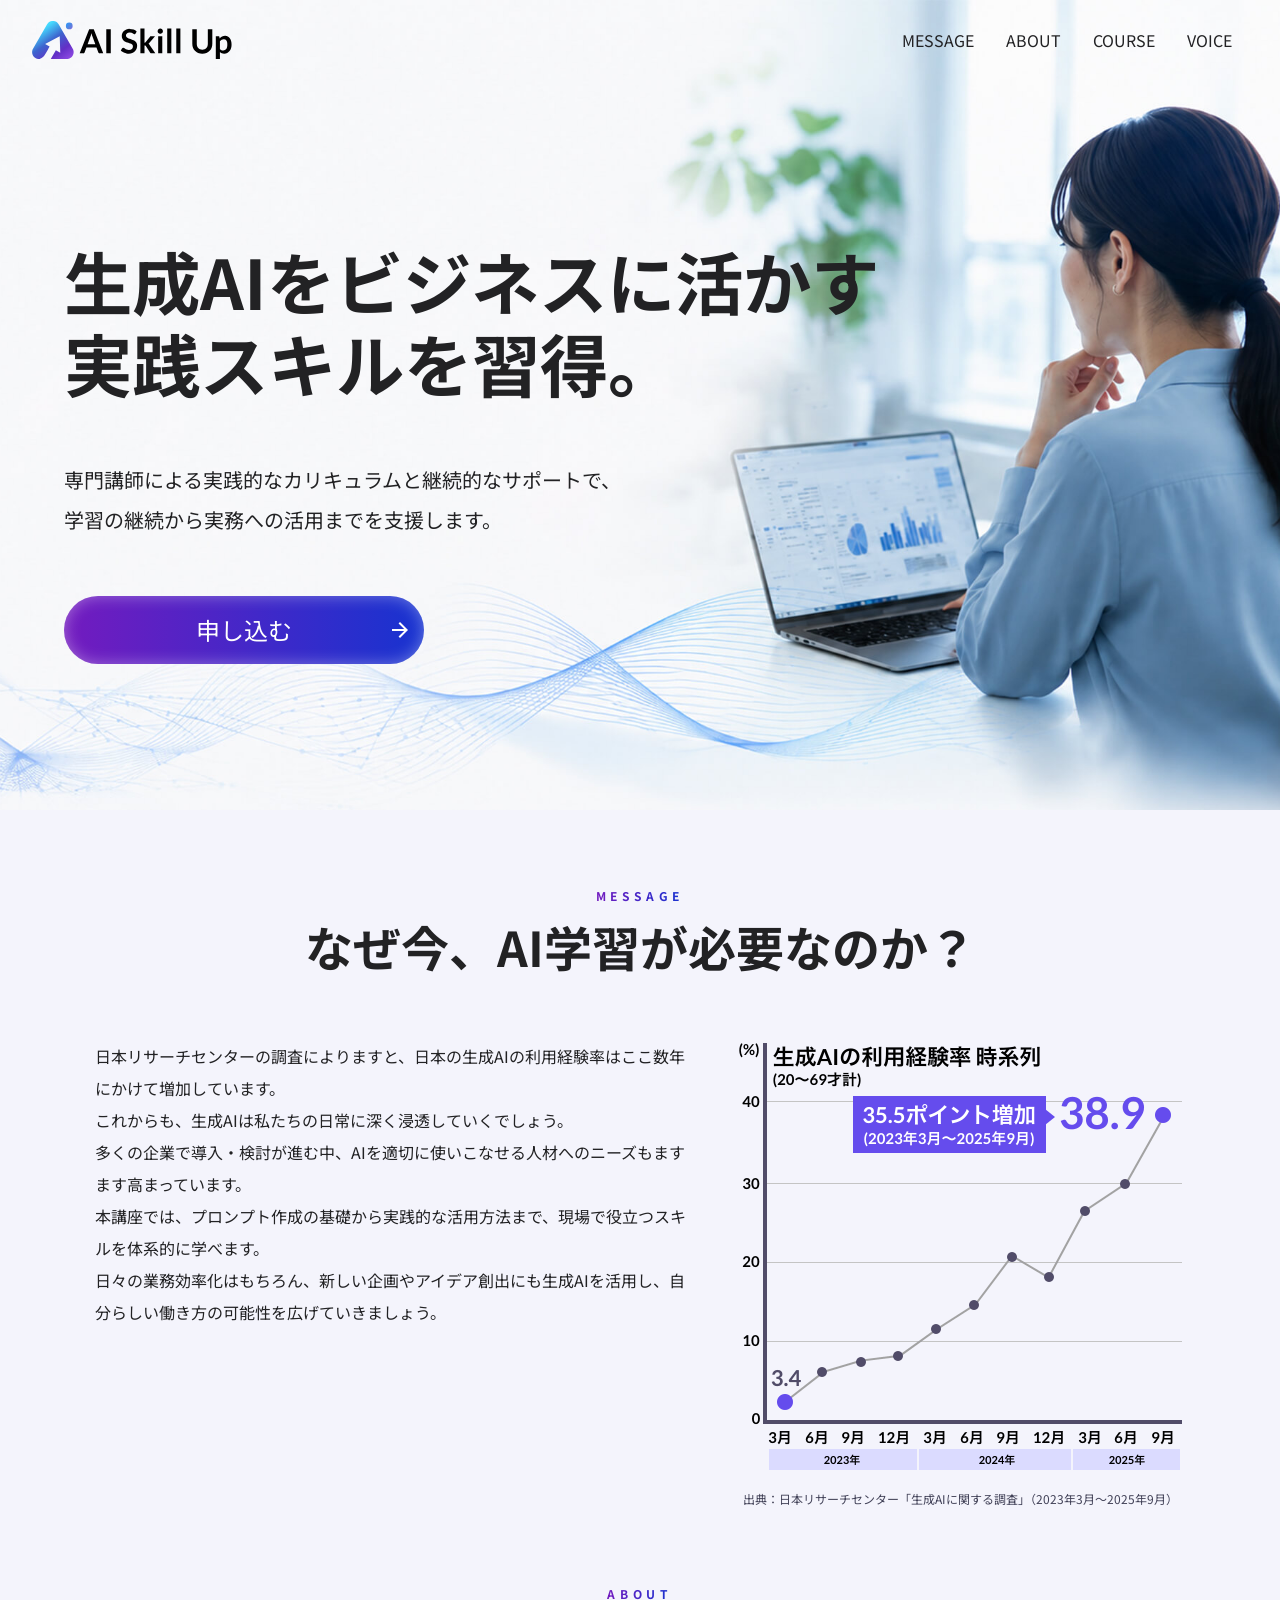
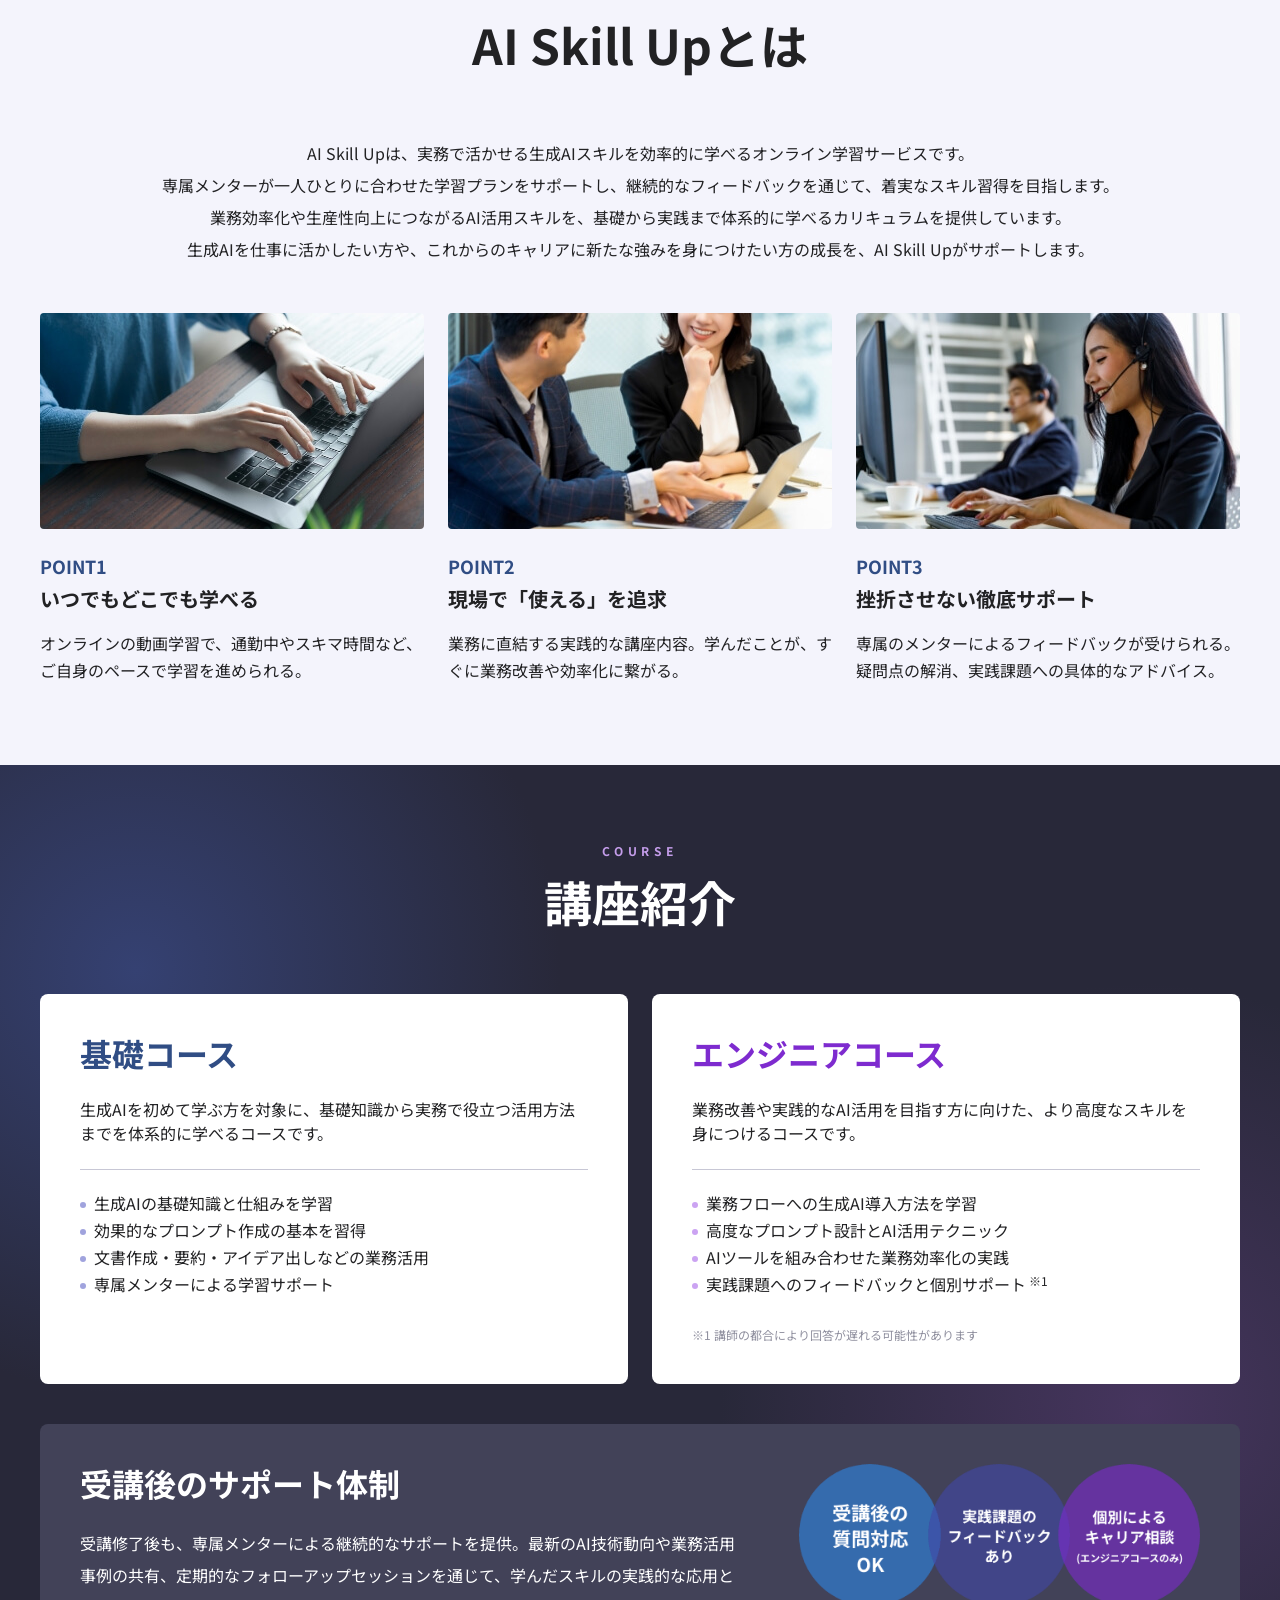
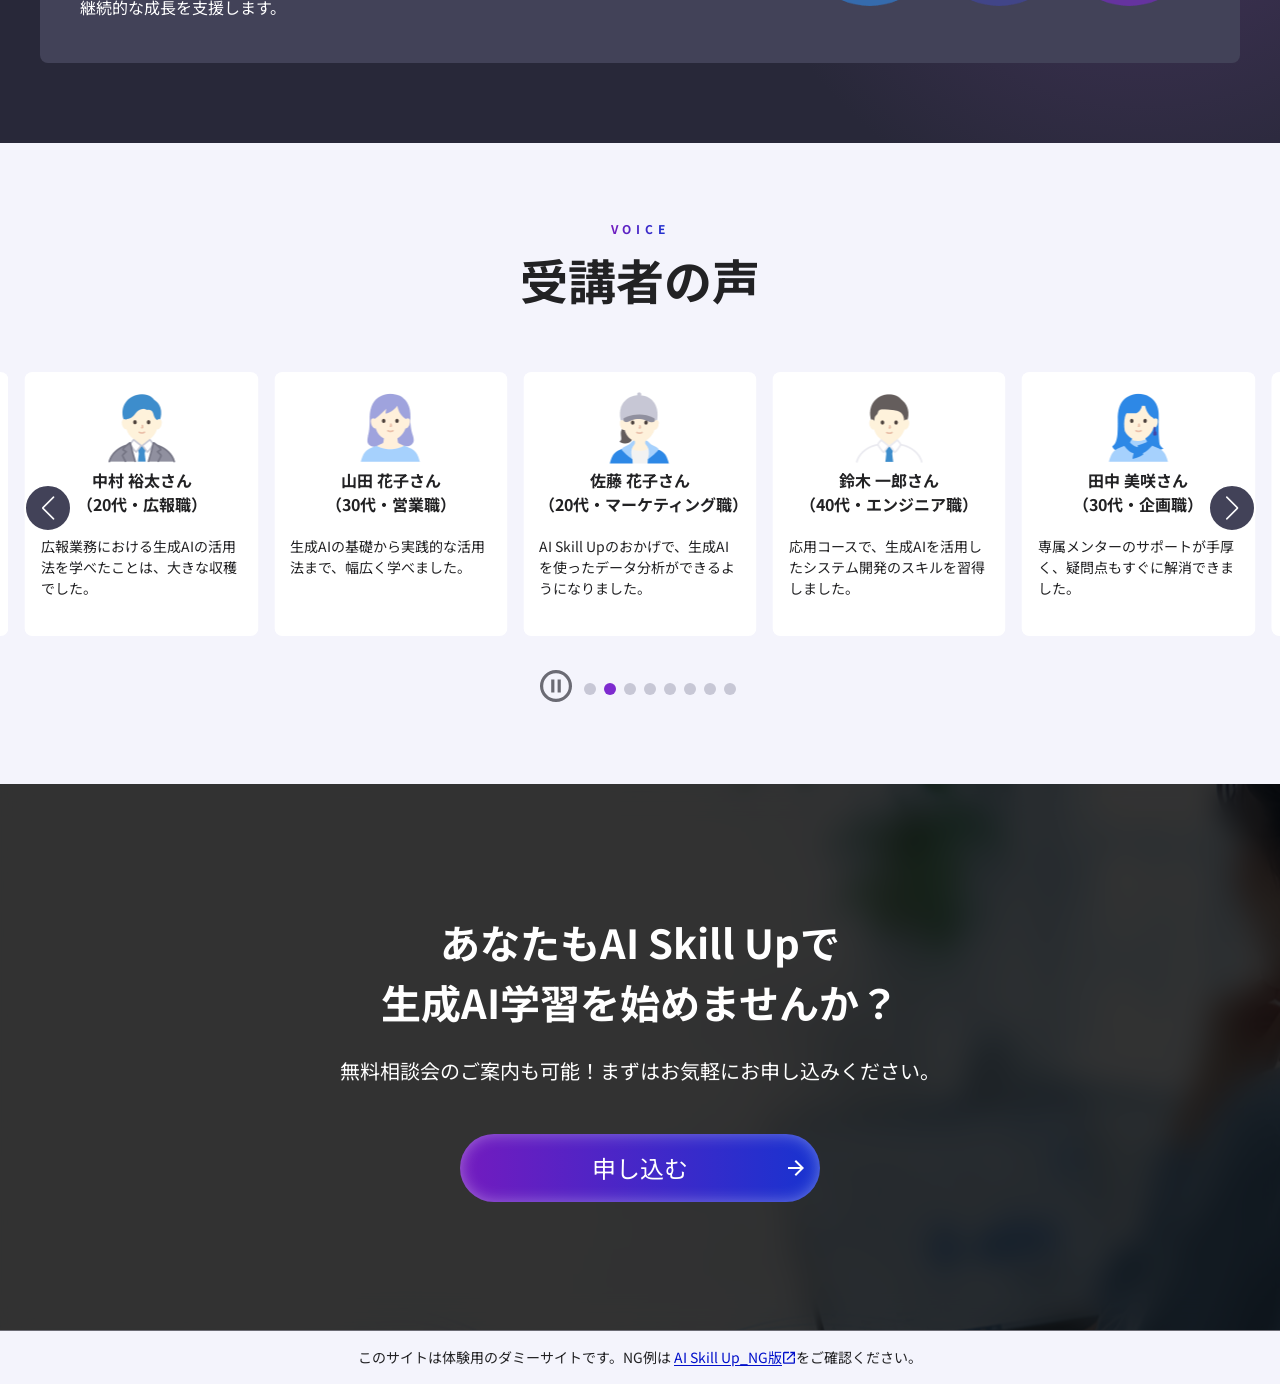
==== commit d1c91c4e: "Add files via upload" ====
--- a/index.html
+++ b/index.html
@@ -247,7 +247,7 @@
 
         <section class="contact">
           <h2 class="contact_text"><span>あなたもAI Skill Upで</span><span aria-hidden="true">生成AI学習を始めませんか？</span></h2>
-          <p class="contact_subtext">無料相談会のご案内も可能！まずはお気軽にお申し込みください。</p>
+          <p class="contact_subtext">無料相談会のご案内も可能！<br class="sp_visible">まずはお気軽にお申し込みください。</p>
           <a href="./form/" class="contact_btn">申し込む</a>
         </section>
       </main>
@@ -256,7 +256,7 @@
   <footer class="footer">
     <div class="caution" role="note">
       <p>このサイトは体験用のダミーサイトです。<br class="sp_visible">NG例は
-        <a href="#" target="_blank" rel="noopener noreferrer" class="external">
+        <a href="https://aomori-mikan.github.io/ai-skillup-ng/" target="_blank" rel="noopener noreferrer" class="external">
           AI Skill Up_NG版<span class="visually-hidden">（新しいタブで開く）</span>
         </a>をご確認ください。
       </p>
--- a/assets/css/style.css
+++ b/assets/css/style.css
@@ -1 +1 @@
-@charset "UTF-8";@import"https://fonts.googleapis.com/css2?family=Montserrat:wght@400;700&display=swap";@import"https://fonts.googleapis.com/css2?family=Noto+Sans+JP:wght@500&display=swap";@import"https://fonts.googleapis.com/css2?family=Noto+Sans+JP:wght@700&display=swap";/*! destyle.css v4.0.0 | MIT License | https://github.com/nicolas-cusan/destyle.css */*,:before,:after{box-sizing:border-box;border-style:solid;border-width:0}html{line-height:1.5;-webkit-text-size-adjust:100%;-webkit-tap-highlight-color:transparent;font-family:Noto Sans JP,游ゴシック Medium,Yu Gothic Medium,YuGothic M,YuGothic,-apple-system,BlinkMacSystemFont,Segoe UI,sans-serif;font-weight:400;color:#222224}body{margin:0;overflow-x:hidden}main{display:block}p,table,blockquote,address,pre,iframe,form,figure,dl{margin:0}h1,h2,h3,h4,h5,h6{font-size:inherit;font-weight:inherit;margin:0}ul,ol{margin:0;padding:0;list-style:none}dt{font-weight:700}dd{margin-left:0}hr{box-sizing:content-box;height:0;overflow:visible;border-top-width:1px;margin:0;clear:both;color:inherit}pre{font-family:monospace,monospace;font-size:inherit}address{font-style:inherit}a{background-color:transparent;text-decoration:none;color:inherit}abbr[title]{text-decoration:underline dotted}b,strong{font-weight:bolder}code,kbd,samp{font-family:monospace,monospace;font-size:inherit}small{font-size:80%}sub,sup{font-size:75%;line-height:0;position:relative;vertical-align:baseline}sub{bottom:-.25em}sup{top:-.5em}svg,img,embed,object,iframe{vertical-align:bottom}button,input,optgroup,select,textarea{-webkit-appearance:none;appearance:none;vertical-align:middle;color:inherit;font:inherit;background:transparent;padding:0;margin:0;border-radius:0;text-align:inherit;text-transform:inherit}button,[type=button],[type=reset],[type=submit]{cursor:pointer}button:disabled,[type=button]:disabled,[type=reset]:disabled,[type=submit]:disabled{cursor:default}:-moz-focusring{outline:auto}select:disabled{opacity:inherit}option{padding:0}fieldset{margin:0;padding:0;min-width:0}legend{padding:0}progress{vertical-align:baseline}textarea{overflow:auto}[type=number]::-webkit-inner-spin-button,[type=number]::-webkit-outer-spin-button{height:auto}[type=search]{outline-offset:-2px}[type=search]::-webkit-search-decoration{-webkit-appearance:none}::-webkit-file-upload-button{-webkit-appearance:button;font:inherit}[type=number]{-moz-appearance:textfield}label[for]{cursor:pointer}details{display:block}summary{display:list-item}[contenteditable]:focus{outline:auto}table{border-color:inherit;border-collapse:collapse}caption{text-align:left}td,th{vertical-align:top;padding:0}th{text-align:left;font-weight:700}*{margin:0;padding:0;border:0;outline:0;box-sizing:border-box;background:transparent}ul,ol{list-style:none}table{border-collapse:collapse;border-spacing:0}button,input,select,textarea{font:inherit;color:inherit;background:none;border:none;outline:none}a{text-decoration:none;color:inherit}html{scroll-behavior:smooth}#message:target,#feature:target,#course:target,#voice:target{animation:2.4s ease-in-out}.c-header{position:absolute;top:0;left:0;width:100%;z-index:100;display:flex;align-items:center;justify-content:space-between;padding:0 2rem;height:80px}.c-header .c-header__logo{display:flex;align-items:center;gap:.5rem}.c-header .c-header__logo img{width:200px;height:auto}.c-header .dialog .list{display:flex;gap:2rem}.c-header .dialog .list a{color:#fff;font-size:1rem;transition:all .3s ease}.c-header .dialog .list a:hover{opacity:.8}.c-header .dialog{border:none;padding:0}.c-header .nav_inner .list{display:flex}.c-header .nav_inner .list a{color:#222224;transition:all .3s ease}.c-header .nav_inner .list a:hover{opacity:.8}.c-header .hamburger{width:36px;height:36px;display:none;flex-direction:column;z-index:100;cursor:pointer}.c-header .hamburger .line-box{display:flex;flex-direction:column;align-items:center;justify-content:center}.c-header .hamburger:after{content:"MENU";display:block;font-size:.75rem;color:#222224;text-align:center}.c-header .hamburger .line-box .line{width:24px;height:2px;background-color:#222224;display:flex;align-items:center;justify-content:center;margin:2px 0;transition:all .3s ease}.c-header .hamburger.active .line-box .line:nth-child(1){transform:rotate(45deg) translate(4px,4px);color:#222224}.c-header .hamburger.active .line-box .line:nth-child(2){opacity:0}.c-header .hamburger.active .line-box .line:nth-child(3){transform:rotate(-45deg) translate(4.5px,-4.5px);color:#222224}.c-header .hamburger.active:after{content:"CLOSE";color:#222224}.c-header .hamburger p.text{line-height:1em;font-size:.75rem;color:#fff;text-align:center}.c-header .nav_inner .item{display:inline-block}.c-header .nav_inner .link{color:#333;text-decoration:none;font-size:1rem;padding:.5rem 1rem;transition:color .3s ease;display:block}@media screen and (max-width: 767px){.c-header .c-header__logo{width:160px}.c-header .hamburger{display:flex;align-items:center}.c-header .nav_inner{position:absolute;top:10px;right:10px;width:70%;max-width:240px;background:#fff;box-shadow:0 3px 10px #c7c7d5;transition:right .3s ease;padding:3rem 1rem 1rem;border-radius:.5rem;display:none}.c-header .nav_inner.active{display:block}.c-header .hamburger p.text.active{display:none}.c-header .nav_inner .list{display:flex;flex-direction:column;gap:0}.c-header .nav_inner .list.item{flex-direction:column;color:#333;gap:0}.c-header .nav_inner .list a{padding:1rem;font-size:1.1rem;color:#000}}@media screen and (max-width: 767px){.overlay{display:none;position:fixed;top:0;left:0;width:100%;height:100%;background:#00000080;z-index:10}.overlay.active{display:block}}.footer{text-align:center;border-top:1px solid #6B6B74}.footer .caution{z-index:9;width:100%;text-align:center;font-size:.875rem;padding:1rem 2rem}.footer .caution a[target=_blank].external:after{content:url(../images/icon_externallink.svg)}.footer .copy{color:#242424;font-size:.75rem;padding:1rem 2rem}@media screen and (max-width: 767px){.caution{font-size:.75rem}}.sp_visible{display:none}a[target=_blank]{color:#010fca;text-decoration:underline;text-underline-offset:2px;display:inline-flex;align-items:center}a[target=_blank]:after{content:"";display:inline-block;width:14px;height:14px;mask-image:url(../images/icon_externallink.svg);mask-repeat:no-repeat;mask-size:contain;mask-position:center center;background:currentColor}a[target=_blank]:hover{text-decoration:underline 2px}body{background:#f4f4fc}.mainvisual{width:100%;height:90vh;background:url(../images/mainvisual.jpg);background-size:cover;background-position:center top}.mainvisual .mainvisual_inner{padding:15rem 5vw 0;display:flex;flex-direction:column;gap:3.5rem}.mainvisual .mainvisual_inner h2.mainvisual_title{font-size:4.5rem;font-size:clamp(2rem,1rem + 4.098vw,4.5rem);color:#222224;font-weight:700;line-height:1.2em;width:15em;word-break:auto-phrase}.mainvisual .mainvisual_inner h2.mainvisual_title span{display:inline-block}.mainvisual .mainvisual_inner .mainvisual_subtitle{color:#222224;font-size:1.25rem;line-height:2em;width:28em}.contact_btn{max-width:360px;height:auto;font-size:1.5rem;padding:1rem 2rem;background:linear-gradient(90deg,#731bbf,#1733d0);color:#fff;text-align:center;border-radius:50vw;position:relative;box-shadow:inset 0 0 1rem #ffffff5c;transition:all .3s ease}.contact_btn:after{position:absolute;right:1rem;top:50%;transform:translateY(-50%);content:"";display:inline-block;width:1rem;height:1rem;mask-image:url(../images/icon_arrow1-r.svg);mask-repeat:no-repeat;mask-size:contain;mask-position:center center;background:#fff;transition:all .3s ease}.contact_btn:hover{opacity:.8}.article_inner{padding:5rem 0;width:calc(100% - 40px);max-width:1200px;margin:0 auto}.article_inner .article_title{font-size:1.5rem;margin-bottom:2rem;text-align:center;display:flex;gap:1rem;flex-direction:column;align-items:center;justify-content:center;font-weight:700;line-height:1.2em;font-size:3rem;margin-bottom:4rem}.article_inner .article_title span.article_title_en{font-size:.75rem;line-height:1em;color:#c49dea;letter-spacing:.4em}.article_inner .article_title span.article_title_en2{background:linear-gradient(90deg,#731bbf,#1733d0);background-clip:text;-webkit-background-clip:text;-webkit-text-fill-color:transparent}.message{background:#f4f4fc}.message .article_inner{padding-bottom:0}.message .section_box{display:flex;gap:2.5rem;justify-content:center}.message .section_box .section_box_text{font-size:1rem;line-height:2em;display:flex;flex-direction:column;gap:2.5rem;width:50%}.message .section_box .section_box_image{width:50%;max-width:450px;height:auto}.message .section_box .section_box_image img{width:100%;max-width:100%;height:auto}.message .section_box .section_box_image .source{font-size:.75rem;color:#424258;margin-top:1.25rem;text-align:center}.about .article_title{color:#222224}.about .article_text{color:#222224;font-size:1rem;line-height:2em;text-align:center;margin-bottom:3rem}.about .boxlist{display:flex;gap:1.5rem;justify-content:center}.about .boxlist .boxlist_item{flex:1}.about .boxlist .boxlist_item .boxlist_image{display:flex;justify-content:center;align-items:center;overflow:hidden;margin-bottom:1.5rem;aspect-ratio:16/9;object-fit:cover;border-radius:.25rem}.about .boxlist .boxlist_item .boxlist_image img{width:100%;height:auto}.about .boxlist .boxlist_item .boxlist_title{font-size:1.25rem;font-weight:700;margin-bottom:1rem}.about .boxlist .boxlist_item .boxlist_title span{display:block;font-size:1.125rem;margin-bottom:.25rem;font-weight:700;color:#304d84}.about .boxlist .boxlist_item .boxlist_text{font-size:1rem;line-height:1.7rem}.course{background:#282839;overflow:hidden}.course .article_inner .article_title{color:#fff;position:relative;z-index:1}.course .boxlist{display:flex;gap:1.5rem;justify-content:center;position:relative;z-index:0}.course .boxlist:before{display:block;z-index:-1;content:"";position:absolute;top:-39rem;left:-31.5rem;width:1200px;aspect-ratio:1;border-radius:50%;background:radial-gradient(circle,#354172,#282839 50% 100%)}.course .boxlist:after{display:block;z-index:-1;content:"";position:absolute;bottom:-39rem;right:-31.5rem;width:1200px;aspect-ratio:1;border-radius:50%;background:radial-gradient(circle,#46355e,#282839 50% 100%)}.course .boxlist .boxlist_item{flex:1;background:#fff;padding:2.5rem;border-radius:.5rem}.course .boxlist .boxlist_item .boxlist_title{font-size:2rem;font-weight:700;line-height:1.2em;margin-bottom:1.5rem;color:#304d84}.course .boxlist .boxlist_item .text{line-height:1.5em;margin-bottom:1.5rem;padding-bottom:1.5rem;border-bottom:1px solid #C7C7D5}.course .boxlist .boxlist_item .course_list{display:flex;gap:.5rem;flex-direction:column}.course .boxlist .boxlist_item .course_list li{line-height:1.2em;display:flex}.course .boxlist .boxlist_item .course_list li:before{position:relative;content:"";width:6px;height:6px;top:.5rem;margin-right:.5rem;background:#a0a3dd;border-radius:50%;display:inline-block}.course .boxlist .boxlist_item .course_list li sup{font-size:.75rem;line-height:1em;margin-left:.2rem;top:0rem}.course .boxlist .boxlist_item .note{margin-top:2rem;font-size:.75rem;color:#90909f}.course .boxlist .boxlist_item:last-child .boxlist_title{color:#7e2bcf}.course .boxlist .boxlist_item:last-child .course_list li:before{background:#cba3f2}.course .sub-box{margin-top:2.5rem;padding:2.5rem;background:#424258;border-radius:.5rem;display:flex;gap:4rem;justify-content:space-between;position:relative;z-index:2}.course .sub-box .sub-box_text{color:#fff;line-height:2em;width:70%}.course .sub-box .sub-box_text .sub-box_title{color:#fff;font-size:2rem;line-height:1.2em;margin-bottom:1.5rem;font-weight:700}.course .sub-box .sub-box_image{width:30rem;height:auto}.course .sub-box .sub-box_image img{width:100%;height:auto}.voice{width:100%}.voice .article_inner{padding:5rem 0;margin:0 auto;width:100%;max-width:100%}.voice .article_inner .swiper{width:100%;display:flex;flex-direction:column-reverse}.voice .article_inner .swiper .swiper-wrapper{display:flex;align-items:stretch;padding-bottom:32px}.voice .article_inner .swiper .swiper-wrapper .swiper-slide{width:auto;height:auto;background:#fff;border-radius:.5rem;padding:1rem;display:flex;flex-direction:column;align-items:center}.voice .article_inner .swiper .swiper-wrapper .swiper-slide img{width:5rem;height:5rem}.voice .article_inner .swiper .swiper-wrapper .swiper-slide .voice_name{text-align:center;font-weight:700;font-size:1rem;margin-bottom:1.25rem}.voice .article_inner .swiper .swiper-wrapper .swiper-slide .voice_text{font-size:.875rem;line-height:1.5em}.voice .article_inner .swiper .swiper-pagination{bottom:0rem;display:inline-block;position:relative;width:auto}.voice .article_inner .swiper .swiper-pagination .swiper-pagination-bullet{display:inline-block;width:.75rem;height:.75rem;border-radius:50%;padding:0;background:#c7c7d5;opacity:1}.voice .article_inner .swiper .swiper-pagination .swiper-pagination-bullet-active{background:#7e2bcf}.voice .article_inner .swiper .swiper-pagination:focus-visible{outline:2px solid #FFFFFF;outline-offset:2px;box-shadow:0 0 0 6px #304d84}.voice .article_inner .swiper .swiper-button{width:2rem;height:2rem}.voice .article_inner .swiper .swiper-button:before{content:"";width:2rem;height:2rem;display:inline-block;position:relative;background:#6b6b74;mask-image:url(../images/icon_pause.svg);mask-size:contain;mask-repeat:no-repeat;mask-position:center center;z-index:10}.voice .article_inner .swiper .swiper-button.is-paused:before,.voice .article_inner .swiper .js-swiper-pause.is-paused:before{mask-image:url(../images/icon_play.svg)}.voice .article_inner .swiper .swiper-button-next,.voice .article_inner .swiper .swiper-button-prev{left:1.5rem;background:#424258;border:2px solid #FFFFFF;border-radius:50%;width:3rem;height:3rem;top:calc(50% - 32px)}.voice .article_inner .swiper .swiper-button-next:after,.voice .article_inner .swiper .swiper-button-prev:after{font-size:1.5rem;color:#fff}.voice .article_inner .swiper .swiper-button-next:hover,.voice .article_inner .swiper .swiper-button-prev:hover{opacity:.8}.voice .article_inner .swiper .swiper-button-next{right:1.5rem;left:auto}.voice .article_inner .swiper .swiper-pagination-wrap{display:flex;justify-content:center;align-items:center;padding:2px 0;gap:.5rem}.contact{background:url(../images/mainvisual.jpg);padding:8rem 2rem;display:flex;flex-direction:column;background-position:center center;position:relative}.contact:after{content:"";position:absolute;display:block;top:0;left:0;width:100%;height:100%;background-color:#000c;backdrop-filter:blur(15px)}.contact .contact_text{max-width:calc(800px + 4rem);margin:0 auto;text-align:center;font-size:2.5rem;color:#fff;font-weight:700;line-height:1.5em;margin-bottom:1.5rem;position:relative;z-index:1}.contact .contact_text span{display:inline-block}.contact .contact_subtext{font-size:1.25rem;line-height:1.5em;color:#fff;text-align:center;margin-bottom:3rem;position:relative;z-index:1}.contact .contact_btn{max-width:360px;width:80vw;margin:0 auto;padding:1rem 2rem;position:relative;z-index:1;display:block}@media screen and (max-width: 1000px){.mainvisual .mainvisual_inner h2.mainvisual_title{width:100%}.mainvisual .mainvisual_inner h2.mainvisual_title span.sp_visible{display:inline-block}.course .sub-box{flex-direction:column;align-items:center}.course .sub-box .sub-box_text{width:100%}.course .sub-box .sub-box_image{width:100%;height:auto;display:flex;justify-content:center;align-items:center}.course .sub-box .sub-box_image img{width:50%;height:auto}}@media screen and (max-width: 767px){.sp_visible{display:block}.article_inner{padding:5rem 0;max-width:calc(100% - 40px)}.article_inner .article_title{font-size:28px;margin-bottom:2.5rem}.article_inner .article_title span.article_title_en{font-size:.75rem}.mainvisual{background-image:url(./assets/images/mainvisual-sp.jpg);background-position:right center}.mainvisual .mainvisual_inner{padding:15vh 4vw 3rem;gap:1.75rem}.mainvisual .mainvisual_inner h2.mainvisual_title{line-height:1.5em}.mainvisual .mainvisual_inner .mainvisual_subtitle{font-size:.875rem;width:100%}.contact_btn{max-width:360px;width:100%;font-size:1.25rem;margin:0 auto}.message .section_box{flex-direction:column}.message .section_box .section_box_text{font-size:.875rem;width:100%}.message .section_box .section_box_image{width:100%;max-width:100%;display:flex;flex-direction:column;align-items:center}.message .section_box .section_box_image img{width:80%;max-width:450px;height:auto}.about .article_text{font-size:.875rem;text-align:left}.about .boxlist{flex-direction:column;gap:3.5rem}.about .boxlist .boxlist_item .boxlist_image{aspect-ratio:16/9;margin-bottom:1.25rem}.about .boxlist .boxlist_item .boxlist_title span{font-size:.75rem;margin-bottom:.5rem}.about .boxlist .boxlist_item .boxlist_text{font-size:.875rem}.course .boxlist{flex-direction:column}.course .boxlist:before,.course .boxlist:after{display:none}.course .boxlist .boxlist_item{padding:1.5rem}.course .boxlist .boxlist_item .text,.course .boxlist .boxlist_item .course_list li{font-size:.875rem}.course .sub-box{flex-direction:column;gap:2rem;padding:1.5rem}.course .sub-box .sub-box_text{font-size:.875rem}.course .sub-box .sub-box_text .sub-box_title{font-size:1.5rem}.course .sub-box .sub-box_image,.course .sub-box .sub-box_image img{width:100%;height:auto}.voice .article_inner{margin:0 auto}.voice .article_inner .swiper{overflow:hidden}.voice .article_inner .swiper .swiper-button-next,.voice .article_inner .swiper .swiper-button-prev{display:none}.contact{background-position:center center}.contact .contact_text{font-size:1.5rem}.contact .contact_subtext{font-size:1rem}.contact .contact_btn{margin:0 auto}}:focus-visible{outline:none;box-shadow:inset 0 0 0 1px #fff,0 0 0 2px #010fca}@supports not selector(:focus-visible){:focus{outline:none;box-shadow:inset 0 0 0 1px #fff,0 0 0 2px #010fca}}label{font-size:1rem;color:#222224;margin-bottom:.5rem}.label-title{font-weight:700;margin-bottom:.5rem}input::placeholder,textarea::placeholder{color:#c7c7d5;opacity:1}select option.placeholder-option,select option[disabled].placeholder-option{color:#c7c7d5}select:has(option:checked[value=""]){color:#c7c7d5;opacity:1}.required{background:#cb2357;font-size:.75rem;color:#fff;padding:.125rem .25rem;border-radius:.25rem;margin-left:.5rem;line-height:1em}input:not([type=radio]):not([type=checkbox]){width:100%;line-height:1.5em;background:#fff;border-radius:.25rem;border:1px solid #90909F;padding:.5rem .75rem}textarea{width:100%;line-height:1.5em;background:#fff;border-radius:.25rem;border:1px solid #90909F;padding:.5rem .75rem;min-height:5rem}select{line-height:1.2em;background:#fff;border-radius:.25rem;border:1px solid #90909F;padding:.5rem 2rem .5rem .75rem;position:relative;color:#90909f;-webkit-appearance:none;-moz-appearance:none;appearance:none;background-repeat:no-repeat;background-position:calc(100% - .5rem) center;background-size:.75rem .75rem;background-image:url(../images/selectbox-arrow.svg)}select:has(option:not([value=""]):checked){color:#000}input.is-invalid,textarea.is-invalid,select.is-invalid{outline:2px solid #CB2357}input.is-invalid:focus-visible,textarea.is-invalid:focus-visible,select.is-invalid:focus-visible{box-shadow:0 0 0 4px #cb235733}input[type=checkbox].is-invalid{outline:2px solid rgba(203,35,87,.12);box-shadow:0 0 0 4px #cb235714}.error{margin-top:.5rem}input[type=checkbox]{transform:scale(1.2);appearance:auto;-webkit-appearance:auto;-moz-appearance:auto}input[type=checkbox]:checked{background-color:#304d84}.checkbox-item{display:flex;align-items:center;gap:.5rem;padding-left:.25rem}.error{color:#cb2357;font-size:.75rem;margin-top:.5rem}.c-header.page{position:relative;display:flex;align-items:center;margin:0 auto;padding:2rem 0;justify-content:center}.c-header.page .c-header__logo img{width:160px;height:auto}.stepper-title{font-size:2rem;font-weight:700;line-height:1.2em;text-align:center;margin-bottom:2rem}.stepper{display:flex;justify-content:space-between;margin-bottom:3rem;position:relative;width:224px;margin:0 auto 2.5rem}.stepper:before{position:absolute;width:100%;height:1px;content:"";display:block;background-color:#90909f;top:16px;z-index:0}.stepper .step{display:inline-flex;align-items:center;justify-content:center;flex-direction:column;z-index:1;font-size:.875rem;position:relative}.stepper .step .step-number{background:#fff;border:1px solid #7E2BCF;color:#222224;width:2rem;height:2rem;display:flex;align-items:center;justify-content:center;border-radius:50%;font-weight:700;margin-bottom:.5rem}.stepper .step .tep-label{color:#222224;font-weight:400}.stepper .step.active .step-number{background:#7e2bcf;color:#fff}.stepper .step .visually-hidden{position:absolute;clip:rect(1px,1px,1px,1px);padding:0;border:0;height:1px;width:1px;overflow:hidden}.form-container{max-width:814px;margin:0 auto;padding:2rem;background:#fff;border-radius:.5rem;display:flex;flex-direction:column;gap:2rem}.form-container .form-group{display:flex;flex-direction:column}.form-container .form-group .sr-only{position:absolute;width:1px;height:1px;padding:0;margin:-1px;overflow:hidden;clip:rect(0,0,0,0);white-space:nowrap;border:0}.form-container .form-group.name .name-group{display:flex;gap:1rem;flex-wrap:wrap}.form-container .form-group.name .name-group input#lastName,.form-container .form-group.name .name-group input#firstName{flex:2}.form-container .birth-group{display:flex;gap:.25rem;align-items:center;flex-wrap:wrap}.form-container .birth-group select{line-height:1.5em}.form-container .form-group.tel input{width:50%}.form-container .form-group.select-course select{width:50%;line-height:1.5em}.form-container .checkbox-item-wrap{display:flex}.form-instruction{max-width:814px;margin:3rem auto 1.5rem;text-align:center}.form-instruction .checkbox-group{display:flex;justify-content:center;gap:.5rem;align-items:center;margin-top:.75rem}.form-instruction .checkbox-group label{background:#e9e9f0;padding:.5rem 1rem;display:flex;align-items:center;gap:.5rem;border-radius:4px;margin-bottom:0rem}.form-instruction .checkbox-group label input[type=checkbox]{padding:4px}.form-instruction .checkbox-group label.is-invalid{background:#cb235733}.box_bottom{display:flex;justify-content:center;margin:2rem 0 5rem}.box_bottom input.btn-primary,.box_bottom button.btn-primary{width:360px;font-size:1rem;padding:1rem 2rem;line-height:1rem;background:#7e2bcf;color:#fff;text-align:center;border-radius:50vw;position:relative;transition:all .3s ease;border:none}.box_bottom input.btn-primary:after,.box_bottom button.btn-primary:after{position:absolute;right:1rem;top:50%;transform:translateY(-50%);content:"";display:inline-block;width:1rem;height:1rem;mask-image:url(../images/icon_arrow1-r.svg);mask-repeat:no-repeat;mask-size:contain;mask-position:center center;background:#fff}.box_bottom input.btn-primary:hover,.box_bottom button.btn-primary:hover{opacity:.8}@media only screen and (max-width: 900px){.form-container{margin:0 5%}}@media screen and (max-width: 767px){.form-container{padding:2rem 1rem}.form-container .form-group.name .name-group{flex-direction:column}.form-container .birth-group{flex-wrap:nowrap}select#birthYear{width:36%}select#birthMonth,select#birthDay{width:20%}.form-container .form-group.tel input,.form-container .form-group.select-course select{width:100%}.form-instruction{width:90%}}#confirmContainer .confirm-list{display:flex;flex-direction:column;gap:2rem}#confirmContainer .confirm-list .confirm-list-item{display:flex;gap:1rem}#confirmContainer .confirm-list .confirm-list-item dt{width:12rem}#confirmContainer .confirm-list .confirm-list-item dd{width:calc(100% - 13rem)}.box_bottom2{display:flex;align-items:center;gap:20px;justify-content:center;flex-direction:column;margin:40px 0 120px}.box_bottom2 .btn{width:360px;line-height:1rem;padding:.9375rem 1rem;border:1px solid #000;border-radius:50vw;position:relative;text-align:center;display:block}.box_bottom2 .btn-primary{background:#424258;color:#fff}.box_bottom2 .btn-primary:after{position:absolute;right:1rem;top:50%;transform:translateY(-50%);content:"";display:inline-block;width:1rem;height:1rem;mask-image:url(../images/icon_arrow1-r.svg);mask-repeat:no-repeat;mask-size:contain;mask-position:center center;background:#fff}.box_bottom2 .btn-secondary{background:#fff;transition:all .3s ease}.box_bottom2 .btn-secondary:before{position:absolute;left:1rem;top:50%;transform:translateY(-50%) rotate(180deg);content:"";display:inline-block;width:1rem;height:1rem;mask-image:url(../images/icon_arrow1-r.svg);mask-repeat:no-repeat;mask-size:contain;mask-position:center center;background:#222224}.box_bottom2 .btn-secondary:hover{opacity:.6}@media screen and (max-width: 767px){#confirmContainer .confirm-list .confirm-list-item{flex-direction:column;gap:.5rem}#confirmContainer .confirm-list .confirm-list-item dd{width:100%}}body[data-page=complete]{min-height:100vh;position:relative}body[data-page=complete] .footer{position:absolute;bottom:0;left:0;width:100%}.form-container.complete{text-align:center;background:none}.form-container.complete .sub-message{font-size:.875rem;color:#6b6b74}.form-container.complete .btn{position:relative;width:320px;font-size:1rem;padding:.75rem 2rem;background:#fff;text-align:center;border-radius:50vw;border:1px solid #424258;margin:0 auto;transition:all .3s ease}.form-container.complete .btn:before{position:absolute;left:1rem;top:50%;transform:translateY(-50%) rotate(180deg);content:"";display:inline-block;width:1rem;height:1rem;mask-image:url(../images/icon_arrow1-r.svg);mask-repeat:no-repeat;mask-size:contain;mask-position:center center;background:#424258}.form-container.complete .btn:hover{opacity:.6}.u-hide{display:none!important}.visually-hidden{position:absolute;clip:rect(1px,1px,1px,1px);padding:0;border:0;height:1px;width:1px;overflow:hidden}@font-face{font-family:swiper-icons;src:url(data:application/font-woff;charset=utf-8;base64,\ [base64]//wADZ2x5ZgAAAywAAADMAAAD2MHtryVoZWFkAAABbAAAADAAAAA2E2+eoWhoZWEAAAGcAAAAHwAAACQC9gDzaG10eAAAAigAAAAZAAAArgJkABFsb2NhAAAC0AAAAFoAAABaFQAUGG1heHAAAAG8AAAAHwAAACAAcABAbmFtZQAAA/gAAAE5AAACXvFdBwlwb3N0AAAFNAAAAGIAAACE5s74hXjaY2BkYGAAYpf5Hu/j+W2+MnAzMYDAzaX6QjD6/4//Bxj5GA8AuRwMYGkAPywL13jaY2BkYGA88P8Agx4j+/8fQDYfA1AEBWgDAIB2BOoAeNpjYGRgYNBh4GdgYgABEMnIABJzYNADCQAACWgAsQB42mNgYfzCOIGBlYGB0YcxjYGBwR1Kf2WQZGhhYGBiYGVmgAFGBiQQkOaawtDAoMBQxXjg/wEGPcYDDA4wNUA2CCgwsAAAO4EL6gAAeNpj2M0gyAACqxgGNWBkZ2D4/wMA+xkDdgAAAHjaY2BgYGaAYBkGRgYQiAHyGMF8FgYHIM3DwMHABGQrMOgyWDLEM1T9/w8UBfEMgLzE////P/5//f/V/xv+r4eaAAeMbAxwIUYmIMHEgKYAYjUcsDAwsLKxc3BycfPw8jEQA/[base64]/uznmfPFBNODM2K7MTQ45YEAZqGP81AmGGcF3iPqOop0r1SPTaTbVkfUe4HXj97wYE+yNwWYxwWu4v1ugWHgo3S1XdZEVqWM7ET0cfnLGxWfkgR42o2PvWrDMBSFj/IHLaF0zKjRgdiVMwScNRAoWUoH78Y2icB/yIY09An6AH2Bdu/UB+yxopYshQiEvnvu0dURgDt8QeC8PDw7Fpji3fEA4z/PEJ6YOB5hKh4dj3EvXhxPqH/SKUY3rJ7srZ4FZnh1PMAtPhwP6fl2PMJMPDgeQ4rY8YT6Gzao0eAEA409DuggmTnFnOcSCiEiLMgxCiTI6Cq5DZUd3Qmp10vO0LaLTd2cjN4fOumlc7lUYbSQcZFkutRG7g6JKZKy0RmdLY680CDnEJ+UMkpFFe1RN7nxdVpXrC4aTtnaurOnYercZg2YVmLN/d/gczfEimrE/fs/bOuq29Zmn8tloORaXgZgGa78yO9/cnXm2BpaGvq25Dv9S4E9+5SIc9PqupJKhYFSSl47+Qcr1mYNAAAAeNptw0cKwkAAAMDZJA8Q7OUJvkLsPfZ6zFVERPy8qHh2YER+3i/BP83vIBLLySsoKimrqKqpa2hp6+jq6RsYGhmbmJqZSy0sraxtbO3sHRydnEMU4uR6yx7JJXveP7WrDycAAAAAAAH//wACeNpjYGRgYOABYhkgZgJCZgZNBkYGLQZtIJsFLMYAAAw3ALgAeNolizEKgDAQBCchRbC2sFER0YD6qVQiBCv/H9ezGI6Z5XBAw8CBK/m5iQQVauVbXLnOrMZv2oLdKFa8Pjuru2hJzGabmOSLzNMzvutpB3N42mNgZGBg4GKQYzBhYMxJLMlj4GBgAYow/P/PAJJhLM6sSoWKfWCAAwDAjgbRAAB42mNgYGBkAIIbCZo5IPrmUn0hGA0AO8EFTQAA);font-weight:400;font-style:normal}.swiper-button-prev,.swiper-button-next{position:absolute;top:var(--swiper-navigation-top-offset, 50%);width:calc(var(--swiper-navigation-size) / 44 * 27);height:var(--swiper-navigation-size);margin-top:calc(0px - var(--swiper-navigation-size) / 2);z-index:10;cursor:pointer;display:flex;align-items:center;justify-content:center;color:var(--swiper-navigation-color, var(--swiper-theme-color))}@font-face{font-family:swiper-icons;src:url(data:application/font-woff;charset=utf-8;base64,\ [base64]//wADZ2x5ZgAAAywAAADMAAAD2MHtryVoZWFkAAABbAAAADAAAAA2E2+eoWhoZWEAAAGcAAAAHwAAACQC9gDzaG10eAAAAigAAAAZAAAArgJkABFsb2NhAAAC0AAAAFoAAABaFQAUGG1heHAAAAG8AAAAHwAAACAAcABAbmFtZQAAA/gAAAE5AAACXvFdBwlwb3N0AAAFNAAAAGIAAACE5s74hXjaY2BkYGAAYpf5Hu/j+W2+MnAzMYDAzaX6QjD6/4//Bxj5GA8AuRwMYGkAPywL13jaY2BkYGA88P8Agx4j+/8fQDYfA1AEBWgDAIB2BOoAeNpjYGRgYNBh4GdgYgABEMnIABJzYNADCQAACWgAsQB42mNgYfzCOIGBlYGB0YcxjYGBwR1Kf2WQZGhhYGBiYGVmgAFGBiQQkOaawtDAoMBQxXjg/wEGPcYDDA4wNUA2CCgwsAAAO4EL6gAAeNpj2M0gyAACqxgGNWBkZ2D4/wMA+xkDdgAAAHjaY2BgYGaAYBkGRgYQiAHyGMF8FgYHIM3DwMHABGQrMOgyWDLEM1T9/w8UBfEMgLzE////P/5//f/V/xv+r4eaAAeMbAxwIUYmIMHEgKYAYjUcsDAwsLKxc3BycfPw8jEQA/[base64]/uznmfPFBNODM2K7MTQ45YEAZqGP81AmGGcF3iPqOop0r1SPTaTbVkfUe4HXj97wYE+yNwWYxwWu4v1ugWHgo3S1XdZEVqWM7ET0cfnLGxWfkgR42o2PvWrDMBSFj/IHLaF0zKjRgdiVMwScNRAoWUoH78Y2icB/yIY09An6AH2Bdu/UB+yxopYshQiEvnvu0dURgDt8QeC8PDw7Fpji3fEA4z/PEJ6YOB5hKh4dj3EvXhxPqH/SKUY3rJ7srZ4FZnh1PMAtPhwP6fl2PMJMPDgeQ4rY8YT6Gzao0eAEA409DuggmTnFnOcSCiEiLMgxCiTI6Cq5DZUd3Qmp10vO0LaLTd2cjN4fOumlc7lUYbSQcZFkutRG7g6JKZKy0RmdLY680CDnEJ+UMkpFFe1RN7nxdVpXrC4aTtnaurOnYercZg2YVmLN/d/gczfEimrE/fs/bOuq29Zmn8tloORaXgZgGa78yO9/cnXm2BpaGvq25Dv9S4E9+5SIc9PqupJKhYFSSl47+Qcr1mYNAAAAeNptw0cKwkAAAMDZJA8Q7OUJvkLsPfZ6zFVERPy8qHh2YER+3i/BP83vIBLLySsoKimrqKqpa2hp6+jq6RsYGhmbmJqZSy0sraxtbO3sHRydnEMU4uR6yx7JJXveP7WrDycAAAAAAAH//wACeNpjYGRgYOABYhkgZgJCZgZNBkYGLQZtIJsFLMYAAAw3ALgAeNolizEKgDAQBCchRbC2sFER0YD6qVQiBCv/H9ezGI6Z5XBAw8CBK/m5iQQVauVbXLnOrMZv2oLdKFa8Pjuru2hJzGabmOSLzNMzvutpB3N42mNgZGBg4GKQYzBhYMxJLMlj4GBgAYow/P/PAJJhLM6sSoWKfWCAAwDAjgbRAAB42mNgYGBkAIIbCZo5IPrmUn0hGA0AO8EFTQAA);font-weight:400;font-style:normal}:root{--swiper-theme-color: #007aff}:host{position:relative;display:block;margin-left:auto;margin-right:auto;z-index:1}.swiper{margin-left:auto;margin-right:auto;position:relative;overflow:hidden;list-style:none;padding:0;z-index:1;display:block}.swiper-vertical>.swiper-wrapper{flex-direction:column}.swiper-wrapper{position:relative;width:100%;height:100%;z-index:1;display:flex;transition-property:transform;transition-timing-function:var(--swiper-wrapper-transition-timing-function, initial);box-sizing:content-box}.swiper-android .swiper-slide,.swiper-ios .swiper-slide,.swiper-wrapper{transform:translateZ(0)}.swiper-horizontal{touch-action:pan-y}.swiper-vertical{touch-action:pan-x}.swiper-slide{flex-shrink:0;width:100%;height:100%;position:relative;transition-property:transform;display:block}.swiper-slide-invisible-blank{visibility:hidden}.swiper-autoheight,.swiper-autoheight .swiper-slide{height:auto}.swiper-autoheight .swiper-wrapper{align-items:flex-start;transition-property:transform,height}.swiper-backface-hidden .swiper-slide{transform:translateZ(0);-webkit-backface-visibility:hidden;backface-visibility:hidden}.swiper-3d.swiper-css-mode .swiper-wrapper{perspective:1200px}.swiper-3d .swiper-wrapper{transform-style:preserve-3d}.swiper-3d{perspective:1200px}.swiper-3d .swiper-slide,.swiper-3d .swiper-cube-shadow{transform-style:preserve-3d}.swiper-css-mode>.swiper-wrapper{overflow:auto;scrollbar-width:none;-ms-overflow-style:none}.swiper-css-mode>.swiper-wrapper::-webkit-scrollbar{display:none}.swiper-css-mode>.swiper-wrapper>.swiper-slide{scroll-snap-align:start start}.swiper-css-mode.swiper-horizontal>.swiper-wrapper{scroll-snap-type:x mandatory}.swiper-css-mode.swiper-vertical>.swiper-wrapper{scroll-snap-type:y mandatory}.swiper-css-mode.swiper-free-mode>.swiper-wrapper{scroll-snap-type:none}.swiper-css-mode.swiper-free-mode>.swiper-wrapper>.swiper-slide{scroll-snap-align:none}.swiper-css-mode.swiper-centered>.swiper-wrapper:before{content:"";flex-shrink:0;order:9999}.swiper-css-mode.swiper-centered>.swiper-wrapper>.swiper-slide{scroll-snap-align:center center;scroll-snap-stop:always}.swiper-css-mode.swiper-centered.swiper-horizontal>.swiper-wrapper>.swiper-slide:first-child{margin-inline-start:var(--swiper-centered-offset-before)}.swiper-css-mode.swiper-centered.swiper-horizontal>.swiper-wrapper:before{height:100%;min-height:1px;width:var(--swiper-centered-offset-after)}.swiper-css-mode.swiper-centered.swiper-vertical>.swiper-wrapper>.swiper-slide:first-child{margin-block-start:var(--swiper-centered-offset-before)}.swiper-css-mode.swiper-centered.swiper-vertical>.swiper-wrapper:before{width:100%;min-width:1px;height:var(--swiper-centered-offset-after)}.swiper-3d .swiper-slide-shadow,.swiper-3d .swiper-slide-shadow-left,.swiper-3d .swiper-slide-shadow-right,.swiper-3d .swiper-slide-shadow-top,.swiper-3d .swiper-slide-shadow-bottom{position:absolute;left:0;top:0;width:100%;height:100%;pointer-events:none;z-index:10}.swiper-3d .swiper-slide-shadow{background:#00000026}.swiper-3d .swiper-slide-shadow-left{background-image:linear-gradient(to left,#00000080,#0000)}.swiper-3d .swiper-slide-shadow-right{background-image:linear-gradient(to right,#00000080,#0000)}.swiper-3d .swiper-slide-shadow-top{background-image:linear-gradient(to top,#00000080,#0000)}.swiper-3d .swiper-slide-shadow-bottom{background-image:linear-gradient(to bottom,#00000080,#0000)}.swiper-lazy-preloader{width:42px;height:42px;position:absolute;left:50%;top:50%;margin-left:-21px;margin-top:-21px;z-index:10;transform-origin:50%;box-sizing:border-box;border:4px solid var(--swiper-preloader-color, var(--swiper-theme-color));border-radius:50%;border-top-color:transparent}.swiper:not(.swiper-watch-progress) .swiper-lazy-preloader,.swiper-watch-progress .swiper-slide-visible .swiper-lazy-preloader{animation:swiper-preloader-spin 1s infinite linear}.swiper-lazy-preloader-white{--swiper-preloader-color: #fff}.swiper-lazy-preloader-black{--swiper-preloader-color: #000}@keyframes swiper-preloader-spin{0%{transform:rotate(0)}to{transform:rotate(360deg)}}.swiper-virtual .swiper-slide{-webkit-backface-visibility:hidden;transform:translateZ(0)}.swiper-virtual.swiper-css-mode .swiper-wrapper:after{content:"";position:absolute;left:0;top:0;pointer-events:none}.swiper-virtual.swiper-css-mode.swiper-horizontal .swiper-wrapper:after{height:1px;width:var(--swiper-virtual-size)}.swiper-virtual.swiper-css-mode.swiper-vertical .swiper-wrapper:after{width:1px;height:var(--swiper-virtual-size)}:root{--swiper-navigation-size: 44px}.swiper-button-prev,.swiper-button-next{position:absolute;top:var(--swiper-navigation-top-offset, 50%);width:calc(var(--swiper-navigation-size) / 44 * 27);height:var(--swiper-navigation-size);margin-top:calc(0px - (var(--swiper-navigation-size) / 2));z-index:10;cursor:pointer;display:flex;align-items:center;justify-content:center;color:var(--swiper-navigation-color, var(--swiper-theme-color))}.swiper-button-prev.swiper-button-disabled,.swiper-button-next.swiper-button-disabled{opacity:.35;cursor:auto;pointer-events:none}.swiper-button-prev.swiper-button-hidden,.swiper-button-next.swiper-button-hidden{opacity:0;cursor:auto;pointer-events:none}.swiper-navigation-disabled .swiper-button-prev,.swiper-navigation-disabled .swiper-button-next{display:none!important}.swiper-button-prev svg,.swiper-button-next svg{width:100%;height:100%;object-fit:contain;transform-origin:center}.swiper-rtl .swiper-button-prev svg,.swiper-rtl .swiper-button-next svg{transform:rotate(180deg)}.swiper-button-prev,.swiper-rtl .swiper-button-next{left:var(--swiper-navigation-sides-offset, 10px);right:auto}.swiper-button-lock{display:none}.swiper-button-prev:after,.swiper-button-next:after{font-family:swiper-icons;font-size:var(--swiper-navigation-size);text-transform:none!important;letter-spacing:0;font-variant:initial;line-height:1}.swiper-button-prev:after,.swiper-rtl .swiper-button-next:after{content:"prev"}.swiper-button-next,.swiper-rtl .swiper-button-prev{right:var(--swiper-navigation-sides-offset, 10px);left:auto}.swiper-button-next:after,.swiper-rtl .swiper-button-prev:after{content:"next"}.swiper-pagination{position:absolute;text-align:center;transition:.3s opacity;transform:translateZ(0);z-index:10}.swiper-pagination.swiper-pagination-hidden{opacity:0}.swiper-pagination-disabled>.swiper-pagination,.swiper-pagination.swiper-pagination-disabled{display:none!important}.swiper-pagination-fraction,.swiper-pagination-custom,.swiper-horizontal>.swiper-pagination-bullets,.swiper-pagination-bullets.swiper-pagination-horizontal{bottom:var(--swiper-pagination-bottom, 8px);top:var(--swiper-pagination-top, auto);left:0;width:100%}.swiper-pagination-bullets-dynamic{overflow:hidden;font-size:0}.swiper-pagination-bullets-dynamic .swiper-pagination-bullet{transform:scale(.33);position:relative}.swiper-pagination-bullets-dynamic .swiper-pagination-bullet-active,.swiper-pagination-bullets-dynamic .swiper-pagination-bullet-active-main{transform:scale(1)}.swiper-pagination-bullets-dynamic .swiper-pagination-bullet-active-prev{transform:scale(.66)}.swiper-pagination-bullets-dynamic .swiper-pagination-bullet-active-prev-prev{transform:scale(.33)}.swiper-pagination-bullets-dynamic .swiper-pagination-bullet-active-next{transform:scale(.66)}.swiper-pagination-bullets-dynamic .swiper-pagination-bullet-active-next-next{transform:scale(.33)}.swiper-pagination-bullet{width:var(--swiper-pagination-bullet-width, var(--swiper-pagination-bullet-size, 8px));height:var(--swiper-pagination-bullet-height, var(--swiper-pagination-bullet-size, 8px));display:inline-block;border-radius:var(--swiper-pagination-bullet-border-radius, 50%);background:var(--swiper-pagination-bullet-inactive-color, #000);opacity:var(--swiper-pagination-bullet-inactive-opacity, .2)}button.swiper-pagination-bullet{border:none;margin:0;padding:0;box-shadow:none;-webkit-appearance:none;appearance:none}.swiper-pagination-clickable .swiper-pagination-bullet{cursor:pointer}.swiper-pagination-bullet:only-child{display:none!important}.swiper-pagination-bullet-active{opacity:var(--swiper-pagination-bullet-opacity, 1);background:var(--swiper-pagination-color, var(--swiper-theme-color))}.swiper-vertical>.swiper-pagination-bullets,.swiper-pagination-vertical.swiper-pagination-bullets{right:var(--swiper-pagination-right, 8px);left:var(--swiper-pagination-left, auto);top:50%;transform:translate3d(0,-50%,0)}.swiper-vertical>.swiper-pagination-bullets .swiper-pagination-bullet,.swiper-pagination-vertical.swiper-pagination-bullets .swiper-pagination-bullet{margin:var(--swiper-pagination-bullet-vertical-gap, 6px) 0;display:block}.swiper-vertical>.swiper-pagination-bullets.swiper-pagination-bullets-dynamic,.swiper-pagination-vertical.swiper-pagination-bullets.swiper-pagination-bullets-dynamic{top:50%;transform:translateY(-50%);width:8px}.swiper-vertical>.swiper-pagination-bullets.swiper-pagination-bullets-dynamic .swiper-pagination-bullet,.swiper-pagination-vertical.swiper-pagination-bullets.swiper-pagination-bullets-dynamic .swiper-pagination-bullet{display:inline-block;transition:.2s transform,.2s top}.swiper-horizontal>.swiper-pagination-bullets .swiper-pagination-bullet,.swiper-pagination-horizontal.swiper-pagination-bullets .swiper-pagination-bullet{margin:0 var(--swiper-pagination-bullet-horizontal-gap, 4px)}.swiper-horizontal>.swiper-pagination-bullets.swiper-pagination-bullets-dynamic,.swiper-pagination-horizontal.swiper-pagination-bullets.swiper-pagination-bullets-dynamic{left:50%;transform:translate(-50%);white-space:nowrap}.swiper-horizontal>.swiper-pagination-bullets.swiper-pagination-bullets-dynamic .swiper-pagination-bullet,.swiper-pagination-horizontal.swiper-pagination-bullets.swiper-pagination-bullets-dynamic .swiper-pagination-bullet{transition:.2s transform,.2s left}.swiper-horizontal.swiper-rtl>.swiper-pagination-bullets-dynamic .swiper-pagination-bullet{transition:.2s transform,.2s right}.swiper-pagination-fraction{color:var(--swiper-pagination-fraction-color, inherit)}.swiper-pagination-progressbar{background:var(--swiper-pagination-progressbar-bg-color, rgba(0, 0, 0, .25));position:absolute}.swiper-pagination-progressbar .swiper-pagination-progressbar-fill{background:var(--swiper-pagination-color, var(--swiper-theme-color));position:absolute;left:0;top:0;width:100%;height:100%;transform:scale(0);transform-origin:left top}.swiper-rtl .swiper-pagination-progressbar .swiper-pagination-progressbar-fill{transform-origin:right top}.swiper-horizontal>.swiper-pagination-progressbar,.swiper-pagination-progressbar.swiper-pagination-horizontal,.swiper-vertical>.swiper-pagination-progressbar.swiper-pagination-progressbar-opposite,.swiper-pagination-progressbar.swiper-pagination-vertical.swiper-pagination-progressbar-opposite{width:100%;height:var(--swiper-pagination-progressbar-size, 4px);left:0;top:0}.swiper-vertical>.swiper-pagination-progressbar,.swiper-pagination-progressbar.swiper-pagination-vertical,.swiper-horizontal>.swiper-pagination-progressbar.swiper-pagination-progressbar-opposite,.swiper-pagination-progressbar.swiper-pagination-horizontal.swiper-pagination-progressbar-opposite{width:var(--swiper-pagination-progressbar-size, 4px);height:100%;left:0;top:0}.swiper-pagination-lock{display:none}.swiper-scrollbar{border-radius:var(--swiper-scrollbar-border-radius, 10px);position:relative;touch-action:none;background:var(--swiper-scrollbar-bg-color, rgba(0, 0, 0, .1))}.swiper-scrollbar-disabled>.swiper-scrollbar,.swiper-scrollbar.swiper-scrollbar-disabled{display:none!important}.swiper-horizontal>.swiper-scrollbar,.swiper-scrollbar.swiper-scrollbar-horizontal{position:absolute;left:var(--swiper-scrollbar-sides-offset, 1%);bottom:var(--swiper-scrollbar-bottom, 4px);top:var(--swiper-scrollbar-top, auto);z-index:50;height:var(--swiper-scrollbar-size, 4px);width:calc(100% - 2 * var(--swiper-scrollbar-sides-offset, 1%))}.swiper-vertical>.swiper-scrollbar,.swiper-scrollbar.swiper-scrollbar-vertical{position:absolute;left:var(--swiper-scrollbar-left, auto);right:var(--swiper-scrollbar-right, 4px);top:var(--swiper-scrollbar-sides-offset, 1%);z-index:50;width:var(--swiper-scrollbar-size, 4px);height:calc(100% - 2 * var(--swiper-scrollbar-sides-offset, 1%))}.swiper-scrollbar-drag{height:100%;width:100%;position:relative;background:var(--swiper-scrollbar-drag-bg-color, rgba(0, 0, 0, .5));border-radius:var(--swiper-scrollbar-border-radius, 10px);left:0;top:0}.swiper-scrollbar-cursor-drag{cursor:move}.swiper-scrollbar-lock{display:none}.swiper-zoom-container{width:100%;height:100%;display:flex;justify-content:center;align-items:center;text-align:center}.swiper-zoom-container>img,.swiper-zoom-container>svg,.swiper-zoom-container>canvas{max-width:100%;max-height:100%;object-fit:contain}.swiper-slide-zoomed{cursor:move;touch-action:none}.swiper .swiper-notification{position:absolute;left:0;top:0;pointer-events:none;opacity:0;z-index:-1000}.swiper-free-mode>.swiper-wrapper{transition-timing-function:ease-out;margin:0 auto}.swiper-grid>.swiper-wrapper{flex-wrap:wrap}.swiper-grid-column>.swiper-wrapper{flex-wrap:wrap;flex-direction:column}.swiper-fade.swiper-free-mode .swiper-slide{transition-timing-function:ease-out}.swiper-fade .swiper-slide{pointer-events:none;transition-property:opacity}.swiper-fade .swiper-slide .swiper-slide{pointer-events:none}.swiper-fade .swiper-slide-active,.swiper-fade .swiper-slide-active .swiper-slide-active{pointer-events:auto}.swiper.swiper-cube{overflow:visible}.swiper-cube .swiper-slide{pointer-events:none;-webkit-backface-visibility:hidden;backface-visibility:hidden;z-index:1;visibility:hidden;transform-origin:0 0;width:100%;height:100%}.swiper-cube .swiper-slide .swiper-slide{pointer-events:none}.swiper-cube.swiper-rtl .swiper-slide{transform-origin:100% 0}.swiper-cube .swiper-slide-active,.swiper-cube .swiper-slide-active .swiper-slide-active{pointer-events:auto}.swiper-cube .swiper-slide-active,.swiper-cube .swiper-slide-next,.swiper-cube .swiper-slide-prev{pointer-events:auto;visibility:visible}.swiper-cube .swiper-cube-shadow{position:absolute;left:0;bottom:0;width:100%;height:100%;opacity:.6;z-index:0}.swiper-cube .swiper-cube-shadow:before{content:"";background:#000;position:absolute;inset:0;filter:blur(50px)}.swiper-cube .swiper-slide-next+.swiper-slide{pointer-events:auto;visibility:visible}.swiper-cube .swiper-slide-shadow-cube.swiper-slide-shadow-top,.swiper-cube .swiper-slide-shadow-cube.swiper-slide-shadow-bottom,.swiper-cube .swiper-slide-shadow-cube.swiper-slide-shadow-left,.swiper-cube .swiper-slide-shadow-cube.swiper-slide-shadow-right{z-index:0;-webkit-backface-visibility:hidden;backface-visibility:hidden}.swiper.swiper-flip{overflow:visible}.swiper-flip .swiper-slide{pointer-events:none;-webkit-backface-visibility:hidden;backface-visibility:hidden;z-index:1}.swiper-flip .swiper-slide .swiper-slide{pointer-events:none}.swiper-flip .swiper-slide-active,.swiper-flip .swiper-slide-active .swiper-slide-active{pointer-events:auto}.swiper-flip .swiper-slide-shadow-flip.swiper-slide-shadow-top,.swiper-flip .swiper-slide-shadow-flip.swiper-slide-shadow-bottom,.swiper-flip .swiper-slide-shadow-flip.swiper-slide-shadow-left,.swiper-flip .swiper-slide-shadow-flip.swiper-slide-shadow-right{z-index:0;-webkit-backface-visibility:hidden;backface-visibility:hidden}.swiper-creative .swiper-slide{-webkit-backface-visibility:hidden;backface-visibility:hidden;overflow:hidden;transition-property:transform,opacity,height}.swiper.swiper-cards{overflow:visible}.swiper-cards .swiper-slide{transform-origin:center bottom;-webkit-backface-visibility:hidden;backface-visibility:hidden;overflow:hidden}
+@charset "UTF-8";@import"https://fonts.googleapis.com/css2?family=Montserrat:wght@400;700&display=swap";@import"https://fonts.googleapis.com/css2?family=Noto+Sans+JP:wght@500&display=swap";@import"https://fonts.googleapis.com/css2?family=Noto+Sans+JP:wght@700&display=swap";/*! destyle.css v4.0.0 | MIT License | https://github.com/nicolas-cusan/destyle.css */*,:before,:after{box-sizing:border-box;border-style:solid;border-width:0}html{line-height:1.5;-webkit-text-size-adjust:100%;-webkit-tap-highlight-color:transparent;font-family:Noto Sans JP,游ゴシック Medium,Yu Gothic Medium,YuGothic M,YuGothic,-apple-system,BlinkMacSystemFont,Segoe UI,sans-serif;font-weight:400;color:#222224}body{margin:0;overflow-x:hidden}main{display:block}p,table,blockquote,address,pre,iframe,form,figure,dl{margin:0}h1,h2,h3,h4,h5,h6{font-size:inherit;font-weight:inherit;margin:0}ul,ol{margin:0;padding:0;list-style:none}dt{font-weight:700}dd{margin-left:0}hr{box-sizing:content-box;height:0;overflow:visible;border-top-width:1px;margin:0;clear:both;color:inherit}pre{font-family:monospace,monospace;font-size:inherit}address{font-style:inherit}a{background-color:transparent;text-decoration:none;color:inherit}abbr[title]{text-decoration:underline dotted}b,strong{font-weight:bolder}code,kbd,samp{font-family:monospace,monospace;font-size:inherit}small{font-size:80%}sub,sup{font-size:75%;line-height:0;position:relative;vertical-align:baseline}sub{bottom:-.25em}sup{top:-.5em}svg,img,embed,object,iframe{vertical-align:bottom}button,input,optgroup,select,textarea{-webkit-appearance:none;appearance:none;vertical-align:middle;color:inherit;font:inherit;background:transparent;padding:0;margin:0;border-radius:0;text-align:inherit;text-transform:inherit}button,[type=button],[type=reset],[type=submit]{cursor:pointer}button:disabled,[type=button]:disabled,[type=reset]:disabled,[type=submit]:disabled{cursor:default}:-moz-focusring{outline:auto}select:disabled{opacity:inherit}option{padding:0}fieldset{margin:0;padding:0;min-width:0}legend{padding:0}progress{vertical-align:baseline}textarea{overflow:auto}[type=number]::-webkit-inner-spin-button,[type=number]::-webkit-outer-spin-button{height:auto}[type=search]{outline-offset:-2px}[type=search]::-webkit-search-decoration{-webkit-appearance:none}::-webkit-file-upload-button{-webkit-appearance:button;font:inherit}[type=number]{-moz-appearance:textfield}label[for]{cursor:pointer}details{display:block}summary{display:list-item}[contenteditable]:focus{outline:auto}table{border-color:inherit;border-collapse:collapse}caption{text-align:left}td,th{vertical-align:top;padding:0}th{text-align:left;font-weight:700}*{margin:0;padding:0;border:0;outline:0;box-sizing:border-box;background:transparent}ul,ol{list-style:none}table{border-collapse:collapse;border-spacing:0}button,input,select,textarea{font:inherit;color:inherit;background:none;border:none;outline:none}a{text-decoration:none;color:inherit}html{scroll-behavior:smooth}#message:target,#feature:target,#course:target,#voice:target{animation:2.4s ease-in-out}.c-header{position:absolute;top:0;left:0;width:100%;z-index:100;display:flex;align-items:center;justify-content:space-between;padding:0 2rem;height:80px}.c-header .c-header__logo{display:flex;align-items:center;gap:.5rem}.c-header .c-header__logo img{width:200px;height:auto}.c-header .dialog .list{display:flex;gap:2rem}.c-header .dialog .list a{color:#fff;font-size:1rem;transition:all .3s ease}.c-header .dialog .list a:hover{opacity:.8}.c-header .dialog{border:none;padding:0}.c-header .nav_inner .list{display:flex}.c-header .nav_inner .list a{color:#222224;transition:all .3s ease}.c-header .nav_inner .list a:hover{opacity:.8}.c-header .hamburger{width:36px;height:36px;display:none;flex-direction:column;z-index:100;cursor:pointer}.c-header .hamburger .line-box{display:flex;flex-direction:column;align-items:center;justify-content:center}.c-header .hamburger:after{content:"MENU";display:block;font-size:.75rem;color:#222224;text-align:center}.c-header .hamburger .line-box .line{width:24px;height:2px;background-color:#222224;display:flex;align-items:center;justify-content:center;margin:2px 0;transition:all .3s ease}.c-header .hamburger.active .line-box .line:nth-child(1){transform:rotate(45deg) translate(4px,4px);color:#222224}.c-header .hamburger.active .line-box .line:nth-child(2){opacity:0}.c-header .hamburger.active .line-box .line:nth-child(3){transform:rotate(-45deg) translate(4.5px,-4.5px);color:#222224}.c-header .hamburger.active:after{content:"CLOSE";color:#222224}.c-header .hamburger p.text{line-height:1em;font-size:.75rem;color:#fff;text-align:center}.c-header .nav_inner .item{display:inline-block}.c-header .nav_inner .link{color:#333;text-decoration:none;font-size:1rem;padding:.5rem 1rem;transition:color .3s ease;display:block}@media screen and (max-width: 767px){.c-header .c-header__logo{width:160px}.c-header .hamburger{display:flex;align-items:center}.c-header .nav_inner{position:absolute;top:10px;right:10px;width:70%;max-width:240px;background:#fff;box-shadow:0 3px 10px #c7c7d5;transition:right .3s ease;padding:3rem 1rem 1rem;border-radius:.5rem;display:none}.c-header .nav_inner.active{display:block}.c-header .hamburger p.text.active{display:none}.c-header .nav_inner .list{display:flex;flex-direction:column;gap:0}.c-header .nav_inner .list.item{flex-direction:column;color:#333;gap:0}.c-header .nav_inner .list a{padding:1rem;font-size:1.1rem;color:#000}}@media screen and (max-width: 767px){.overlay{display:none;position:fixed;top:0;left:0;width:100%;height:100%;background:#00000080;z-index:10}.overlay.active{display:block}}.footer{text-align:center;border-top:1px solid #6B6B74}.footer .caution{z-index:9;width:100%;text-align:center;font-size:.875rem;padding:1rem 2rem}.footer .caution a[target=_blank].external:after{content:url(../images/icon_externallink.svg)}.footer .copy{color:#242424;font-size:.75rem;padding:1rem 2rem}@media screen and (max-width: 767px){.caution{font-size:.75rem}}.sp_visible{display:none}a[target=_blank]{color:#010fca;text-decoration:underline;text-underline-offset:2px;display:inline-flex;align-items:center}a[target=_blank]:after{content:"";display:inline-block;width:14px;height:14px;mask-image:url(../images/icon_externallink.svg);mask-repeat:no-repeat;mask-size:contain;mask-position:center center;background:currentColor}a[target=_blank]:hover{text-decoration:underline 2px}body{background:#f4f4fc}.mainvisual{width:100%;height:90vh;background:url(../images/mainvisual.jpg);background-size:cover;background-position:center top}.mainvisual .mainvisual_inner{padding:15rem 5vw 0;display:flex;flex-direction:column;gap:3.5rem}.mainvisual .mainvisual_inner h2.mainvisual_title{font-size:4.5rem;font-size:clamp(2rem,1rem + 4.098vw,4.5rem);color:#222224;font-weight:700;line-height:1.2em;width:15em;word-break:auto-phrase}.mainvisual .mainvisual_inner h2.mainvisual_title span{display:inline-block}.mainvisual .mainvisual_inner .mainvisual_subtitle{color:#222224;font-size:1.25rem;line-height:2em;width:28em}.contact_btn{max-width:360px;height:auto;font-size:1.5rem;padding:1rem 2rem;background:linear-gradient(90deg,#731bbf,#1733d0);color:#fff;text-align:center;border-radius:50vw;position:relative;box-shadow:inset 0 0 1rem #ffffff5c;transition:all .3s ease}.contact_btn:after{position:absolute;right:1rem;top:50%;transform:translateY(-50%);content:"";display:inline-block;width:1rem;height:1rem;mask-image:url(../images/icon_arrow1-r.svg);mask-repeat:no-repeat;mask-size:contain;mask-position:center center;background:#fff;transition:all .3s ease}.contact_btn:hover{opacity:.8}.article_inner{padding:5rem 0;width:calc(100% - 40px);max-width:1200px;margin:0 auto}.article_inner .article_title{font-size:1.5rem;margin-bottom:2rem;text-align:center;display:flex;gap:1rem;flex-direction:column;align-items:center;justify-content:center;font-weight:700;line-height:1.2em;font-size:3rem;margin-bottom:4rem}.article_inner .article_title span.article_title_en{font-size:.75rem;line-height:1em;color:#c49dea;letter-spacing:.4em}.article_inner .article_title span.article_title_en2{background:linear-gradient(90deg,#731bbf,#1733d0);background-clip:text;-webkit-background-clip:text;-webkit-text-fill-color:transparent}.message{background:#f4f4fc}.message .article_inner{padding-bottom:0}.message .section_box{display:flex;gap:2.5rem;justify-content:center}.message .section_box .section_box_text{font-size:1rem;line-height:2em;display:flex;flex-direction:column;gap:2.5rem;width:50%}.message .section_box .section_box_image{width:50%;max-width:450px;height:auto}.message .section_box .section_box_image img{width:100%;max-width:100%;height:auto}.message .section_box .section_box_image .source{font-size:.75rem;color:#424258;margin-top:1.25rem;text-align:center}.about .article_title{color:#222224}.about .article_text{color:#222224;font-size:1rem;line-height:2em;text-align:center;margin-bottom:3rem}.about .boxlist{display:flex;gap:1.5rem;justify-content:center}.about .boxlist .boxlist_item{flex:1}.about .boxlist .boxlist_item .boxlist_image{display:flex;justify-content:center;align-items:center;overflow:hidden;margin-bottom:1.5rem;aspect-ratio:16/9;object-fit:cover;border-radius:.25rem}.about .boxlist .boxlist_item .boxlist_image img{width:100%;height:auto}.about .boxlist .boxlist_item .boxlist_title{font-size:1.25rem;font-weight:700;margin-bottom:1rem}.about .boxlist .boxlist_item .boxlist_title span{display:block;font-size:1.125rem;margin-bottom:.25rem;font-weight:700;color:#304d84}.about .boxlist .boxlist_item .boxlist_text{font-size:1rem;line-height:1.7rem}.course{background:#282839;overflow:hidden}.course .article_inner .article_title{color:#fff;position:relative;z-index:1}.course .boxlist{display:flex;gap:1.5rem;justify-content:center;position:relative;z-index:0}.course .boxlist:before{display:block;z-index:-1;content:"";position:absolute;top:-39rem;left:-31.5rem;width:1200px;aspect-ratio:1;border-radius:50%;background:radial-gradient(circle,#354172,#282839 50% 100%)}.course .boxlist:after{display:block;z-index:-1;content:"";position:absolute;bottom:-39rem;right:-31.5rem;width:1200px;aspect-ratio:1;border-radius:50%;background:radial-gradient(circle,#46355e,#282839 50% 100%)}.course .boxlist .boxlist_item{flex:1;background:#fff;padding:2.5rem;border-radius:.5rem}.course .boxlist .boxlist_item .boxlist_title{font-size:2rem;font-weight:700;line-height:1.2em;margin-bottom:1.5rem;color:#304d84}.course .boxlist .boxlist_item .text{line-height:1.5em;margin-bottom:1.5rem;padding-bottom:1.5rem;border-bottom:1px solid #C7C7D5}.course .boxlist .boxlist_item .course_list{display:flex;gap:.5rem;flex-direction:column}.course .boxlist .boxlist_item .course_list li{line-height:1.2em;display:flex}.course .boxlist .boxlist_item .course_list li:before{position:relative;content:"";width:6px;height:6px;top:.5rem;margin-right:.5rem;background:#a0a3dd;border-radius:50%;display:inline-block}.course .boxlist .boxlist_item .course_list li sup{font-size:.75rem;line-height:1em;margin-left:.2rem;top:0rem}.course .boxlist .boxlist_item .note{margin-top:2rem;font-size:.75rem;color:#90909f}.course .boxlist .boxlist_item:last-child .boxlist_title{color:#7e2bcf}.course .boxlist .boxlist_item:last-child .course_list li:before{background:#cba3f2}.course .sub-box{margin-top:2.5rem;padding:2.5rem;background:#424258;border-radius:.5rem;display:flex;gap:4rem;justify-content:space-between;position:relative;z-index:2}.course .sub-box .sub-box_text{color:#fff;line-height:2em;width:70%}.course .sub-box .sub-box_text .sub-box_title{color:#fff;font-size:2rem;line-height:1.2em;margin-bottom:1.5rem;font-weight:700}.course .sub-box .sub-box_image{width:30rem;height:auto}.course .sub-box .sub-box_image img{width:100%;height:auto}.voice{width:100%}.voice .article_inner{padding:5rem 0;margin:0 auto;width:100%;max-width:100%}.voice .article_inner .swiper{width:100%;display:flex;flex-direction:column-reverse}.voice .article_inner .swiper .swiper-wrapper{display:flex;align-items:stretch;padding-bottom:32px}.voice .article_inner .swiper .swiper-wrapper .swiper-slide{width:auto;height:auto;background:#fff;border-radius:.5rem;padding:1rem;display:flex;flex-direction:column;align-items:center}.voice .article_inner .swiper .swiper-wrapper .swiper-slide img{width:5rem;height:5rem}.voice .article_inner .swiper .swiper-wrapper .swiper-slide .voice_name{text-align:center;font-weight:700;font-size:1rem;margin-bottom:1.25rem}.voice .article_inner .swiper .swiper-wrapper .swiper-slide .voice_text{font-size:.875rem;line-height:1.5em}.voice .article_inner .swiper .swiper-pagination{bottom:0rem;display:inline-block;position:relative;width:auto}.voice .article_inner .swiper .swiper-pagination .swiper-pagination-bullet{display:inline-block;width:.75rem;height:.75rem;border-radius:50%;padding:0;background:#c7c7d5;opacity:1}.voice .article_inner .swiper .swiper-pagination .swiper-pagination-bullet-active{background:#7e2bcf}.voice .article_inner .swiper .swiper-pagination:focus-visible{outline:2px solid #FFFFFF;outline-offset:2px;box-shadow:0 0 0 6px #304d84}.voice .article_inner .swiper .swiper-button{width:2rem;height:2rem}.voice .article_inner .swiper .swiper-button:before{content:"";width:2rem;height:2rem;display:inline-block;position:relative;background:#6b6b74;mask-image:url(../images/icon_pause.svg);mask-size:contain;mask-repeat:no-repeat;mask-position:center center;z-index:10}.voice .article_inner .swiper .swiper-button.is-paused:before,.voice .article_inner .swiper .js-swiper-pause.is-paused:before{mask-image:url(../images/icon_play.svg)}.voice .article_inner .swiper .swiper-button-next,.voice .article_inner .swiper .swiper-button-prev{left:1.5rem;background:#424258;border:2px solid #FFFFFF;border-radius:50%;width:3rem;height:3rem;top:calc(50% - 32px)}.voice .article_inner .swiper .swiper-button-next:after,.voice .article_inner .swiper .swiper-button-prev:after{font-size:1.5rem;color:#fff}.voice .article_inner .swiper .swiper-button-next:hover,.voice .article_inner .swiper .swiper-button-prev:hover{opacity:.8}.voice .article_inner .swiper .swiper-button-next{right:1.5rem;left:auto}.voice .article_inner .swiper .swiper-pagination-wrap{display:flex;justify-content:center;align-items:center;padding:2px 0;gap:.5rem}.contact{background:url(../images/mainvisual.jpg);padding:8rem 2rem;display:flex;flex-direction:column;background-position:center center;position:relative}.contact:after{content:"";position:absolute;display:block;top:0;left:0;width:100%;height:100%;background-color:#000c;backdrop-filter:blur(15px)}.contact .contact_text{max-width:calc(800px + 4rem);margin:0 auto;text-align:center;font-size:2.5rem;color:#fff;font-weight:700;line-height:1.5em;margin-bottom:1.5rem;position:relative;z-index:1}.contact .contact_text span{display:inline-block}.contact .contact_subtext{font-size:1.25rem;line-height:1.5em;color:#fff;text-align:center;margin-bottom:3rem;position:relative;z-index:1}.contact .contact_btn{max-width:360px;width:80vw;margin:0 auto;padding:1rem 2rem;position:relative;z-index:1;display:block}@media screen and (max-width: 1000px){.mainvisual .mainvisual_inner h2.mainvisual_title{width:100%}.mainvisual .mainvisual_inner h2.mainvisual_title span.sp_visible{display:inline-block}.course .sub-box{flex-direction:column;align-items:center}.course .sub-box .sub-box_text{width:100%}.course .sub-box .sub-box_image{width:100%;height:auto;display:flex;justify-content:center;align-items:center}.course .sub-box .sub-box_image img{width:50%;height:auto}}@media screen and (max-width: 767px){.sp_visible{display:block}.article_inner{padding:5rem 0;max-width:calc(100% - 40px)}.article_inner .article_title{font-size:28px;margin-bottom:2.5rem}.article_inner .article_title span.article_title_en{font-size:.75rem}.mainvisual{background-image:url(../images/mainvisual-sp.jpg);background-position:right center}.mainvisual .mainvisual_inner{padding:15vh 4vw 3rem;gap:1.75rem}.mainvisual .mainvisual_inner h2.mainvisual_title{line-height:1.5em}.mainvisual .mainvisual_inner .mainvisual_subtitle{font-size:.875rem;width:100%}.contact_btn{max-width:360px;width:100%;font-size:1.25rem;margin:0 auto}.message .section_box{flex-direction:column}.message .section_box .section_box_text{font-size:.875rem;width:100%}.message .section_box .section_box_image{width:100%;max-width:100%;display:flex;flex-direction:column;align-items:center}.message .section_box .section_box_image img{width:80%;max-width:450px;height:auto}.about .article_text{font-size:.875rem;text-align:left}.about .boxlist{flex-direction:column;gap:3.5rem}.about .boxlist .boxlist_item .boxlist_image{aspect-ratio:16/9;margin-bottom:1.25rem}.about .boxlist .boxlist_item .boxlist_title span{font-size:.75rem;margin-bottom:.5rem}.about .boxlist .boxlist_item .boxlist_text{font-size:.875rem}.course .boxlist{flex-direction:column}.course .boxlist:before,.course .boxlist:after{display:none}.course .boxlist .boxlist_item{padding:1.5rem}.course .boxlist .boxlist_item .text,.course .boxlist .boxlist_item .course_list li{font-size:.875rem}.course .sub-box{flex-direction:column;gap:2rem;padding:1.5rem}.course .sub-box .sub-box_text{font-size:.875rem}.course .sub-box .sub-box_text .sub-box_title{font-size:1.5rem}.course .sub-box .sub-box_image,.course .sub-box .sub-box_image img{width:100%;height:auto}.voice .article_inner{margin:0 auto}.voice .article_inner .swiper{overflow:hidden}.voice .article_inner .swiper .swiper-button-next,.voice .article_inner .swiper .swiper-button-prev{display:none}.contact{background-position:center center}.contact .contact_text{font-size:1.5rem}.contact .contact_subtext{font-size:1rem}.contact .contact_btn{margin:0 auto}}:focus-visible{outline:none;box-shadow:inset 0 0 0 1px #fff,0 0 0 2px #010fca}@supports not selector(:focus-visible){:focus{outline:none;box-shadow:inset 0 0 0 1px #fff,0 0 0 2px #010fca}}label{font-size:1rem;color:#222224;margin-bottom:.5rem}.label-title{font-weight:700;margin-bottom:.5rem}input::placeholder,textarea::placeholder{color:#c7c7d5;opacity:1}select option.placeholder-option,select option[disabled].placeholder-option{color:#c7c7d5}select:has(option:checked[value=""]){color:#c7c7d5;opacity:1}.required{background:#cb2357;font-size:.75rem;color:#fff;padding:.125rem .25rem;border-radius:.25rem;margin-left:.5rem;line-height:1em}input:not([type=radio]):not([type=checkbox]){width:100%;line-height:1.5em;background:#fff;border-radius:.25rem;border:1px solid #90909F;padding:.5rem .75rem}textarea{width:100%;line-height:1.5em;background:#fff;border-radius:.25rem;border:1px solid #90909F;padding:.5rem .75rem;min-height:5rem}select{line-height:1.2em;background:#fff;border-radius:.25rem;border:1px solid #90909F;padding:.5rem 2rem .5rem .75rem;position:relative;color:#90909f;-webkit-appearance:none;-moz-appearance:none;appearance:none;background-repeat:no-repeat;background-position:calc(100% - .5rem) center;background-size:.75rem .75rem;background-image:url(../images/selectbox-arrow.svg)}select:has(option:not([value=""]):checked){color:#000}input.is-invalid,textarea.is-invalid,select.is-invalid{outline:2px solid #CB2357}input.is-invalid:focus-visible,textarea.is-invalid:focus-visible,select.is-invalid:focus-visible{box-shadow:0 0 0 4px #cb235733}input[type=checkbox].is-invalid{outline:2px solid rgba(203,35,87,.12);box-shadow:0 0 0 4px #cb235714}.error{margin-top:.5rem}input[type=checkbox]{transform:scale(1.2);appearance:auto;-webkit-appearance:auto;-moz-appearance:auto}input[type=checkbox]:checked{background-color:#304d84}.checkbox-item{display:flex;align-items:center;gap:.5rem;padding-left:.25rem}.error{color:#cb2357;font-size:.75rem;margin-top:.5rem}.c-header.page{position:relative;display:flex;align-items:center;margin:0 auto;padding:2rem 0;justify-content:center}.c-header.page .c-header__logo img{width:160px;height:auto}.stepper-title{font-size:2rem;font-weight:700;line-height:1.2em;text-align:center;margin-bottom:2rem}.stepper{display:flex;justify-content:space-between;margin-bottom:3rem;position:relative;width:224px;margin:0 auto 2.5rem}.stepper:before{position:absolute;width:100%;height:1px;content:"";display:block;background-color:#90909f;top:16px;z-index:0}.stepper .step{display:inline-flex;align-items:center;justify-content:center;flex-direction:column;z-index:1;font-size:.875rem;position:relative}.stepper .step .step-number{background:#fff;border:1px solid #7E2BCF;color:#222224;width:2rem;height:2rem;display:flex;align-items:center;justify-content:center;border-radius:50%;font-weight:700;margin-bottom:.5rem}.stepper .step .tep-label{color:#222224;font-weight:400}.stepper .step.active .step-number{background:#7e2bcf;color:#fff}.stepper .step .visually-hidden{position:absolute;clip:rect(1px,1px,1px,1px);padding:0;border:0;height:1px;width:1px;overflow:hidden}.form-container{max-width:814px;margin:0 auto;padding:2rem;background:#fff;border-radius:.5rem;display:flex;flex-direction:column;gap:2rem}.form-container .form-group{display:flex;flex-direction:column}.form-container .form-group .sr-only{position:absolute;width:1px;height:1px;padding:0;margin:-1px;overflow:hidden;clip:rect(0,0,0,0);white-space:nowrap;border:0}.form-container .form-group.name .name-group{display:flex;gap:1rem;flex-wrap:wrap}.form-container .form-group.name .name-group input#lastName,.form-container .form-group.name .name-group input#firstName{flex:2}.form-container .birth-group{display:flex;gap:.25rem;align-items:center;flex-wrap:wrap}.form-container .birth-group select{line-height:1.5em}.form-container .form-group.tel input{width:50%}.form-container .form-group.select-course select{width:50%;line-height:1.5em}.form-container .checkbox-item-wrap{display:flex}.form-instruction{max-width:814px;margin:3rem auto 1.5rem;text-align:center}.form-instruction .checkbox-group{display:flex;justify-content:center;gap:.5rem;align-items:center;margin-top:.75rem}.form-instruction .checkbox-group label{background:#e9e9f0;padding:.5rem 1rem;display:flex;align-items:center;gap:.5rem;border-radius:4px;margin-bottom:0rem}.form-instruction .checkbox-group label input[type=checkbox]{padding:4px}.form-instruction .checkbox-group label.is-invalid{background:#cb235733}.box_bottom{display:flex;justify-content:center;margin:2rem 0 5rem}.box_bottom input.btn-primary,.box_bottom button.btn-primary{width:360px;font-size:1rem;padding:1rem 2rem;line-height:1rem;background:#7e2bcf;color:#fff;text-align:center;border-radius:50vw;position:relative;transition:all .3s ease;border:none}.box_bottom input.btn-primary:after,.box_bottom button.btn-primary:after{position:absolute;right:1rem;top:50%;transform:translateY(-50%);content:"";display:inline-block;width:1rem;height:1rem;mask-image:url(../images/icon_arrow1-r.svg);mask-repeat:no-repeat;mask-size:contain;mask-position:center center;background:#fff}.box_bottom input.btn-primary:hover,.box_bottom button.btn-primary:hover{opacity:.8}@media only screen and (max-width: 900px){.form-container{margin:0 5%}}@media screen and (max-width: 767px){.form-container{padding:2rem 1rem}.form-container .form-group.name .name-group{flex-direction:column}.form-container .birth-group{flex-wrap:nowrap}select#birthYear{width:36%}select#birthMonth,select#birthDay{width:20%}.form-container .form-group.tel input,.form-container .form-group.select-course select{width:100%}.form-instruction{width:90%}}#confirmContainer .confirm-list{display:flex;flex-direction:column;gap:2rem}#confirmContainer .confirm-list .confirm-list-item{display:flex;gap:1rem}#confirmContainer .confirm-list .confirm-list-item dt{width:12rem}#confirmContainer .confirm-list .confirm-list-item dd{width:calc(100% - 13rem)}.box_bottom2{display:flex;align-items:center;gap:20px;justify-content:center;flex-direction:column;margin:40px 0 120px}.box_bottom2 .btn{width:360px;line-height:1rem;padding:.9375rem 1rem;border:1px solid #000;border-radius:50vw;position:relative;text-align:center;display:block}.box_bottom2 .btn-primary{background:#424258;color:#fff}.box_bottom2 .btn-primary:after{position:absolute;right:1rem;top:50%;transform:translateY(-50%);content:"";display:inline-block;width:1rem;height:1rem;mask-image:url(../images/icon_arrow1-r.svg);mask-repeat:no-repeat;mask-size:contain;mask-position:center center;background:#fff}.box_bottom2 .btn-secondary{background:#fff;transition:all .3s ease}.box_bottom2 .btn-secondary:before{position:absolute;left:1rem;top:50%;transform:translateY(-50%) rotate(180deg);content:"";display:inline-block;width:1rem;height:1rem;mask-image:url(../images/icon_arrow1-r.svg);mask-repeat:no-repeat;mask-size:contain;mask-position:center center;background:#222224}.box_bottom2 .btn-secondary:hover{opacity:.6}@media screen and (max-width: 767px){#confirmContainer .confirm-list .confirm-list-item{flex-direction:column;gap:.5rem}#confirmContainer .confirm-list .confirm-list-item dd{width:100%}}body[data-page=complete]{min-height:100vh;position:relative}body[data-page=complete] .footer{position:absolute;bottom:0;left:0;width:100%}.form-container.complete{text-align:center;background:none}.form-container.complete .sub-message{font-size:.875rem;color:#6b6b74}.form-container.complete .btn{position:relative;width:320px;font-size:1rem;padding:.75rem 2rem;background:#fff;text-align:center;border-radius:50vw;border:1px solid #424258;margin:0 auto;transition:all .3s ease}.form-container.complete .btn:before{position:absolute;left:1rem;top:50%;transform:translateY(-50%) rotate(180deg);content:"";display:inline-block;width:1rem;height:1rem;mask-image:url(../images/icon_arrow1-r.svg);mask-repeat:no-repeat;mask-size:contain;mask-position:center center;background:#424258}.form-container.complete .btn:hover{opacity:.6}.u-hide{display:none!important}.visually-hidden{position:absolute;clip:rect(1px,1px,1px,1px);padding:0;border:0;height:1px;width:1px;overflow:hidden}@font-face{font-family:swiper-icons;src:url(data:application/font-woff;charset=utf-8;base64,\ [base64]//wADZ2x5ZgAAAywAAADMAAAD2MHtryVoZWFkAAABbAAAADAAAAA2E2+eoWhoZWEAAAGcAAAAHwAAACQC9gDzaG10eAAAAigAAAAZAAAArgJkABFsb2NhAAAC0AAAAFoAAABaFQAUGG1heHAAAAG8AAAAHwAAACAAcABAbmFtZQAAA/gAAAE5AAACXvFdBwlwb3N0AAAFNAAAAGIAAACE5s74hXjaY2BkYGAAYpf5Hu/j+W2+MnAzMYDAzaX6QjD6/4//Bxj5GA8AuRwMYGkAPywL13jaY2BkYGA88P8Agx4j+/8fQDYfA1AEBWgDAIB2BOoAeNpjYGRgYNBh4GdgYgABEMnIABJzYNADCQAACWgAsQB42mNgYfzCOIGBlYGB0YcxjYGBwR1Kf2WQZGhhYGBiYGVmgAFGBiQQkOaawtDAoMBQxXjg/wEGPcYDDA4wNUA2CCgwsAAAO4EL6gAAeNpj2M0gyAACqxgGNWBkZ2D4/wMA+xkDdgAAAHjaY2BgYGaAYBkGRgYQiAHyGMF8FgYHIM3DwMHABGQrMOgyWDLEM1T9/w8UBfEMgLzE////P/5//f/V/xv+r4eaAAeMbAxwIUYmIMHEgKYAYjUcsDAwsLKxc3BycfPw8jEQA/[base64]/uznmfPFBNODM2K7MTQ45YEAZqGP81AmGGcF3iPqOop0r1SPTaTbVkfUe4HXj97wYE+yNwWYxwWu4v1ugWHgo3S1XdZEVqWM7ET0cfnLGxWfkgR42o2PvWrDMBSFj/IHLaF0zKjRgdiVMwScNRAoWUoH78Y2icB/yIY09An6AH2Bdu/UB+yxopYshQiEvnvu0dURgDt8QeC8PDw7Fpji3fEA4z/PEJ6YOB5hKh4dj3EvXhxPqH/SKUY3rJ7srZ4FZnh1PMAtPhwP6fl2PMJMPDgeQ4rY8YT6Gzao0eAEA409DuggmTnFnOcSCiEiLMgxCiTI6Cq5DZUd3Qmp10vO0LaLTd2cjN4fOumlc7lUYbSQcZFkutRG7g6JKZKy0RmdLY680CDnEJ+UMkpFFe1RN7nxdVpXrC4aTtnaurOnYercZg2YVmLN/d/gczfEimrE/fs/bOuq29Zmn8tloORaXgZgGa78yO9/cnXm2BpaGvq25Dv9S4E9+5SIc9PqupJKhYFSSl47+Qcr1mYNAAAAeNptw0cKwkAAAMDZJA8Q7OUJvkLsPfZ6zFVERPy8qHh2YER+3i/BP83vIBLLySsoKimrqKqpa2hp6+jq6RsYGhmbmJqZSy0sraxtbO3sHRydnEMU4uR6yx7JJXveP7WrDycAAAAAAAH//wACeNpjYGRgYOABYhkgZgJCZgZNBkYGLQZtIJsFLMYAAAw3ALgAeNolizEKgDAQBCchRbC2sFER0YD6qVQiBCv/H9ezGI6Z5XBAw8CBK/m5iQQVauVbXLnOrMZv2oLdKFa8Pjuru2hJzGabmOSLzNMzvutpB3N42mNgZGBg4GKQYzBhYMxJLMlj4GBgAYow/P/PAJJhLM6sSoWKfWCAAwDAjgbRAAB42mNgYGBkAIIbCZo5IPrmUn0hGA0AO8EFTQAA);font-weight:400;font-style:normal}.swiper-button-prev,.swiper-button-next{position:absolute;top:var(--swiper-navigation-top-offset, 50%);width:calc(var(--swiper-navigation-size) / 44 * 27);height:var(--swiper-navigation-size);margin-top:calc(0px - var(--swiper-navigation-size) / 2);z-index:10;cursor:pointer;display:flex;align-items:center;justify-content:center;color:var(--swiper-navigation-color, var(--swiper-theme-color))}@font-face{font-family:swiper-icons;src:url(data:application/font-woff;charset=utf-8;base64,\ [base64]//wADZ2x5ZgAAAywAAADMAAAD2MHtryVoZWFkAAABbAAAADAAAAA2E2+eoWhoZWEAAAGcAAAAHwAAACQC9gDzaG10eAAAAigAAAAZAAAArgJkABFsb2NhAAAC0AAAAFoAAABaFQAUGG1heHAAAAG8AAAAHwAAACAAcABAbmFtZQAAA/gAAAE5AAACXvFdBwlwb3N0AAAFNAAAAGIAAACE5s74hXjaY2BkYGAAYpf5Hu/j+W2+MnAzMYDAzaX6QjD6/4//Bxj5GA8AuRwMYGkAPywL13jaY2BkYGA88P8Agx4j+/8fQDYfA1AEBWgDAIB2BOoAeNpjYGRgYNBh4GdgYgABEMnIABJzYNADCQAACWgAsQB42mNgYfzCOIGBlYGB0YcxjYGBwR1Kf2WQZGhhYGBiYGVmgAFGBiQQkOaawtDAoMBQxXjg/wEGPcYDDA4wNUA2CCgwsAAAO4EL6gAAeNpj2M0gyAACqxgGNWBkZ2D4/wMA+xkDdgAAAHjaY2BgYGaAYBkGRgYQiAHyGMF8FgYHIM3DwMHABGQrMOgyWDLEM1T9/w8UBfEMgLzE////P/5//f/V/xv+r4eaAAeMbAxwIUYmIMHEgKYAYjUcsDAwsLKxc3BycfPw8jEQA/[base64]/uznmfPFBNODM2K7MTQ45YEAZqGP81AmGGcF3iPqOop0r1SPTaTbVkfUe4HXj97wYE+yNwWYxwWu4v1ugWHgo3S1XdZEVqWM7ET0cfnLGxWfkgR42o2PvWrDMBSFj/IHLaF0zKjRgdiVMwScNRAoWUoH78Y2icB/yIY09An6AH2Bdu/UB+yxopYshQiEvnvu0dURgDt8QeC8PDw7Fpji3fEA4z/PEJ6YOB5hKh4dj3EvXhxPqH/SKUY3rJ7srZ4FZnh1PMAtPhwP6fl2PMJMPDgeQ4rY8YT6Gzao0eAEA409DuggmTnFnOcSCiEiLMgxCiTI6Cq5DZUd3Qmp10vO0LaLTd2cjN4fOumlc7lUYbSQcZFkutRG7g6JKZKy0RmdLY680CDnEJ+UMkpFFe1RN7nxdVpXrC4aTtnaurOnYercZg2YVmLN/d/gczfEimrE/fs/bOuq29Zmn8tloORaXgZgGa78yO9/cnXm2BpaGvq25Dv9S4E9+5SIc9PqupJKhYFSSl47+Qcr1mYNAAAAeNptw0cKwkAAAMDZJA8Q7OUJvkLsPfZ6zFVERPy8qHh2YER+3i/BP83vIBLLySsoKimrqKqpa2hp6+jq6RsYGhmbmJqZSy0sraxtbO3sHRydnEMU4uR6yx7JJXveP7WrDycAAAAAAAH//wACeNpjYGRgYOABYhkgZgJCZgZNBkYGLQZtIJsFLMYAAAw3ALgAeNolizEKgDAQBCchRbC2sFER0YD6qVQiBCv/H9ezGI6Z5XBAw8CBK/m5iQQVauVbXLnOrMZv2oLdKFa8Pjuru2hJzGabmOSLzNMzvutpB3N42mNgZGBg4GKQYzBhYMxJLMlj4GBgAYow/P/PAJJhLM6sSoWKfWCAAwDAjgbRAAB42mNgYGBkAIIbCZo5IPrmUn0hGA0AO8EFTQAA);font-weight:400;font-style:normal}:root{--swiper-theme-color: #007aff}:host{position:relative;display:block;margin-left:auto;margin-right:auto;z-index:1}.swiper{margin-left:auto;margin-right:auto;position:relative;overflow:hidden;list-style:none;padding:0;z-index:1;display:block}.swiper-vertical>.swiper-wrapper{flex-direction:column}.swiper-wrapper{position:relative;width:100%;height:100%;z-index:1;display:flex;transition-property:transform;transition-timing-function:var(--swiper-wrapper-transition-timing-function, initial);box-sizing:content-box}.swiper-android .swiper-slide,.swiper-ios .swiper-slide,.swiper-wrapper{transform:translateZ(0)}.swiper-horizontal{touch-action:pan-y}.swiper-vertical{touch-action:pan-x}.swiper-slide{flex-shrink:0;width:100%;height:100%;position:relative;transition-property:transform;display:block}.swiper-slide-invisible-blank{visibility:hidden}.swiper-autoheight,.swiper-autoheight .swiper-slide{height:auto}.swiper-autoheight .swiper-wrapper{align-items:flex-start;transition-property:transform,height}.swiper-backface-hidden .swiper-slide{transform:translateZ(0);-webkit-backface-visibility:hidden;backface-visibility:hidden}.swiper-3d.swiper-css-mode .swiper-wrapper{perspective:1200px}.swiper-3d .swiper-wrapper{transform-style:preserve-3d}.swiper-3d{perspective:1200px}.swiper-3d .swiper-slide,.swiper-3d .swiper-cube-shadow{transform-style:preserve-3d}.swiper-css-mode>.swiper-wrapper{overflow:auto;scrollbar-width:none;-ms-overflow-style:none}.swiper-css-mode>.swiper-wrapper::-webkit-scrollbar{display:none}.swiper-css-mode>.swiper-wrapper>.swiper-slide{scroll-snap-align:start start}.swiper-css-mode.swiper-horizontal>.swiper-wrapper{scroll-snap-type:x mandatory}.swiper-css-mode.swiper-vertical>.swiper-wrapper{scroll-snap-type:y mandatory}.swiper-css-mode.swiper-free-mode>.swiper-wrapper{scroll-snap-type:none}.swiper-css-mode.swiper-free-mode>.swiper-wrapper>.swiper-slide{scroll-snap-align:none}.swiper-css-mode.swiper-centered>.swiper-wrapper:before{content:"";flex-shrink:0;order:9999}.swiper-css-mode.swiper-centered>.swiper-wrapper>.swiper-slide{scroll-snap-align:center center;scroll-snap-stop:always}.swiper-css-mode.swiper-centered.swiper-horizontal>.swiper-wrapper>.swiper-slide:first-child{margin-inline-start:var(--swiper-centered-offset-before)}.swiper-css-mode.swiper-centered.swiper-horizontal>.swiper-wrapper:before{height:100%;min-height:1px;width:var(--swiper-centered-offset-after)}.swiper-css-mode.swiper-centered.swiper-vertical>.swiper-wrapper>.swiper-slide:first-child{margin-block-start:var(--swiper-centered-offset-before)}.swiper-css-mode.swiper-centered.swiper-vertical>.swiper-wrapper:before{width:100%;min-width:1px;height:var(--swiper-centered-offset-after)}.swiper-3d .swiper-slide-shadow,.swiper-3d .swiper-slide-shadow-left,.swiper-3d .swiper-slide-shadow-right,.swiper-3d .swiper-slide-shadow-top,.swiper-3d .swiper-slide-shadow-bottom{position:absolute;left:0;top:0;width:100%;height:100%;pointer-events:none;z-index:10}.swiper-3d .swiper-slide-shadow{background:#00000026}.swiper-3d .swiper-slide-shadow-left{background-image:linear-gradient(to left,#00000080,#0000)}.swiper-3d .swiper-slide-shadow-right{background-image:linear-gradient(to right,#00000080,#0000)}.swiper-3d .swiper-slide-shadow-top{background-image:linear-gradient(to top,#00000080,#0000)}.swiper-3d .swiper-slide-shadow-bottom{background-image:linear-gradient(to bottom,#00000080,#0000)}.swiper-lazy-preloader{width:42px;height:42px;position:absolute;left:50%;top:50%;margin-left:-21px;margin-top:-21px;z-index:10;transform-origin:50%;box-sizing:border-box;border:4px solid var(--swiper-preloader-color, var(--swiper-theme-color));border-radius:50%;border-top-color:transparent}.swiper:not(.swiper-watch-progress) .swiper-lazy-preloader,.swiper-watch-progress .swiper-slide-visible .swiper-lazy-preloader{animation:swiper-preloader-spin 1s infinite linear}.swiper-lazy-preloader-white{--swiper-preloader-color: #fff}.swiper-lazy-preloader-black{--swiper-preloader-color: #000}@keyframes swiper-preloader-spin{0%{transform:rotate(0)}to{transform:rotate(360deg)}}.swiper-virtual .swiper-slide{-webkit-backface-visibility:hidden;transform:translateZ(0)}.swiper-virtual.swiper-css-mode .swiper-wrapper:after{content:"";position:absolute;left:0;top:0;pointer-events:none}.swiper-virtual.swiper-css-mode.swiper-horizontal .swiper-wrapper:after{height:1px;width:var(--swiper-virtual-size)}.swiper-virtual.swiper-css-mode.swiper-vertical .swiper-wrapper:after{width:1px;height:var(--swiper-virtual-size)}:root{--swiper-navigation-size: 44px}.swiper-button-prev,.swiper-button-next{position:absolute;top:var(--swiper-navigation-top-offset, 50%);width:calc(var(--swiper-navigation-size) / 44 * 27);height:var(--swiper-navigation-size);margin-top:calc(0px - (var(--swiper-navigation-size) / 2));z-index:10;cursor:pointer;display:flex;align-items:center;justify-content:center;color:var(--swiper-navigation-color, var(--swiper-theme-color))}.swiper-button-prev.swiper-button-disabled,.swiper-button-next.swiper-button-disabled{opacity:.35;cursor:auto;pointer-events:none}.swiper-button-prev.swiper-button-hidden,.swiper-button-next.swiper-button-hidden{opacity:0;cursor:auto;pointer-events:none}.swiper-navigation-disabled .swiper-button-prev,.swiper-navigation-disabled .swiper-button-next{display:none!important}.swiper-button-prev svg,.swiper-button-next svg{width:100%;height:100%;object-fit:contain;transform-origin:center}.swiper-rtl .swiper-button-prev svg,.swiper-rtl .swiper-button-next svg{transform:rotate(180deg)}.swiper-button-prev,.swiper-rtl .swiper-button-next{left:var(--swiper-navigation-sides-offset, 10px);right:auto}.swiper-button-lock{display:none}.swiper-button-prev:after,.swiper-button-next:after{font-family:swiper-icons;font-size:var(--swiper-navigation-size);text-transform:none!important;letter-spacing:0;font-variant:initial;line-height:1}.swiper-button-prev:after,.swiper-rtl .swiper-button-next:after{content:"prev"}.swiper-button-next,.swiper-rtl .swiper-button-prev{right:var(--swiper-navigation-sides-offset, 10px);left:auto}.swiper-button-next:after,.swiper-rtl .swiper-button-prev:after{content:"next"}.swiper-pagination{position:absolute;text-align:center;transition:.3s opacity;transform:translateZ(0);z-index:10}.swiper-pagination.swiper-pagination-hidden{opacity:0}.swiper-pagination-disabled>.swiper-pagination,.swiper-pagination.swiper-pagination-disabled{display:none!important}.swiper-pagination-fraction,.swiper-pagination-custom,.swiper-horizontal>.swiper-pagination-bullets,.swiper-pagination-bullets.swiper-pagination-horizontal{bottom:var(--swiper-pagination-bottom, 8px);top:var(--swiper-pagination-top, auto);left:0;width:100%}.swiper-pagination-bullets-dynamic{overflow:hidden;font-size:0}.swiper-pagination-bullets-dynamic .swiper-pagination-bullet{transform:scale(.33);position:relative}.swiper-pagination-bullets-dynamic .swiper-pagination-bullet-active,.swiper-pagination-bullets-dynamic .swiper-pagination-bullet-active-main{transform:scale(1)}.swiper-pagination-bullets-dynamic .swiper-pagination-bullet-active-prev{transform:scale(.66)}.swiper-pagination-bullets-dynamic .swiper-pagination-bullet-active-prev-prev{transform:scale(.33)}.swiper-pagination-bullets-dynamic .swiper-pagination-bullet-active-next{transform:scale(.66)}.swiper-pagination-bullets-dynamic .swiper-pagination-bullet-active-next-next{transform:scale(.33)}.swiper-pagination-bullet{width:var(--swiper-pagination-bullet-width, var(--swiper-pagination-bullet-size, 8px));height:var(--swiper-pagination-bullet-height, var(--swiper-pagination-bullet-size, 8px));display:inline-block;border-radius:var(--swiper-pagination-bullet-border-radius, 50%);background:var(--swiper-pagination-bullet-inactive-color, #000);opacity:var(--swiper-pagination-bullet-inactive-opacity, .2)}button.swiper-pagination-bullet{border:none;margin:0;padding:0;box-shadow:none;-webkit-appearance:none;appearance:none}.swiper-pagination-clickable .swiper-pagination-bullet{cursor:pointer}.swiper-pagination-bullet:only-child{display:none!important}.swiper-pagination-bullet-active{opacity:var(--swiper-pagination-bullet-opacity, 1);background:var(--swiper-pagination-color, var(--swiper-theme-color))}.swiper-vertical>.swiper-pagination-bullets,.swiper-pagination-vertical.swiper-pagination-bullets{right:var(--swiper-pagination-right, 8px);left:var(--swiper-pagination-left, auto);top:50%;transform:translate3d(0,-50%,0)}.swiper-vertical>.swiper-pagination-bullets .swiper-pagination-bullet,.swiper-pagination-vertical.swiper-pagination-bullets .swiper-pagination-bullet{margin:var(--swiper-pagination-bullet-vertical-gap, 6px) 0;display:block}.swiper-vertical>.swiper-pagination-bullets.swiper-pagination-bullets-dynamic,.swiper-pagination-vertical.swiper-pagination-bullets.swiper-pagination-bullets-dynamic{top:50%;transform:translateY(-50%);width:8px}.swiper-vertical>.swiper-pagination-bullets.swiper-pagination-bullets-dynamic .swiper-pagination-bullet,.swiper-pagination-vertical.swiper-pagination-bullets.swiper-pagination-bullets-dynamic .swiper-pagination-bullet{display:inline-block;transition:.2s transform,.2s top}.swiper-horizontal>.swiper-pagination-bullets .swiper-pagination-bullet,.swiper-pagination-horizontal.swiper-pagination-bullets .swiper-pagination-bullet{margin:0 var(--swiper-pagination-bullet-horizontal-gap, 4px)}.swiper-horizontal>.swiper-pagination-bullets.swiper-pagination-bullets-dynamic,.swiper-pagination-horizontal.swiper-pagination-bullets.swiper-pagination-bullets-dynamic{left:50%;transform:translate(-50%);white-space:nowrap}.swiper-horizontal>.swiper-pagination-bullets.swiper-pagination-bullets-dynamic .swiper-pagination-bullet,.swiper-pagination-horizontal.swiper-pagination-bullets.swiper-pagination-bullets-dynamic .swiper-pagination-bullet{transition:.2s transform,.2s left}.swiper-horizontal.swiper-rtl>.swiper-pagination-bullets-dynamic .swiper-pagination-bullet{transition:.2s transform,.2s right}.swiper-pagination-fraction{color:var(--swiper-pagination-fraction-color, inherit)}.swiper-pagination-progressbar{background:var(--swiper-pagination-progressbar-bg-color, rgba(0, 0, 0, .25));position:absolute}.swiper-pagination-progressbar .swiper-pagination-progressbar-fill{background:var(--swiper-pagination-color, var(--swiper-theme-color));position:absolute;left:0;top:0;width:100%;height:100%;transform:scale(0);transform-origin:left top}.swiper-rtl .swiper-pagination-progressbar .swiper-pagination-progressbar-fill{transform-origin:right top}.swiper-horizontal>.swiper-pagination-progressbar,.swiper-pagination-progressbar.swiper-pagination-horizontal,.swiper-vertical>.swiper-pagination-progressbar.swiper-pagination-progressbar-opposite,.swiper-pagination-progressbar.swiper-pagination-vertical.swiper-pagination-progressbar-opposite{width:100%;height:var(--swiper-pagination-progressbar-size, 4px);left:0;top:0}.swiper-vertical>.swiper-pagination-progressbar,.swiper-pagination-progressbar.swiper-pagination-vertical,.swiper-horizontal>.swiper-pagination-progressbar.swiper-pagination-progressbar-opposite,.swiper-pagination-progressbar.swiper-pagination-horizontal.swiper-pagination-progressbar-opposite{width:var(--swiper-pagination-progressbar-size, 4px);height:100%;left:0;top:0}.swiper-pagination-lock{display:none}.swiper-scrollbar{border-radius:var(--swiper-scrollbar-border-radius, 10px);position:relative;touch-action:none;background:var(--swiper-scrollbar-bg-color, rgba(0, 0, 0, .1))}.swiper-scrollbar-disabled>.swiper-scrollbar,.swiper-scrollbar.swiper-scrollbar-disabled{display:none!important}.swiper-horizontal>.swiper-scrollbar,.swiper-scrollbar.swiper-scrollbar-horizontal{position:absolute;left:var(--swiper-scrollbar-sides-offset, 1%);bottom:var(--swiper-scrollbar-bottom, 4px);top:var(--swiper-scrollbar-top, auto);z-index:50;height:var(--swiper-scrollbar-size, 4px);width:calc(100% - 2 * var(--swiper-scrollbar-sides-offset, 1%))}.swiper-vertical>.swiper-scrollbar,.swiper-scrollbar.swiper-scrollbar-vertical{position:absolute;left:var(--swiper-scrollbar-left, auto);right:var(--swiper-scrollbar-right, 4px);top:var(--swiper-scrollbar-sides-offset, 1%);z-index:50;width:var(--swiper-scrollbar-size, 4px);height:calc(100% - 2 * var(--swiper-scrollbar-sides-offset, 1%))}.swiper-scrollbar-drag{height:100%;width:100%;position:relative;background:var(--swiper-scrollbar-drag-bg-color, rgba(0, 0, 0, .5));border-radius:var(--swiper-scrollbar-border-radius, 10px);left:0;top:0}.swiper-scrollbar-cursor-drag{cursor:move}.swiper-scrollbar-lock{display:none}.swiper-zoom-container{width:100%;height:100%;display:flex;justify-content:center;align-items:center;text-align:center}.swiper-zoom-container>img,.swiper-zoom-container>svg,.swiper-zoom-container>canvas{max-width:100%;max-height:100%;object-fit:contain}.swiper-slide-zoomed{cursor:move;touch-action:none}.swiper .swiper-notification{position:absolute;left:0;top:0;pointer-events:none;opacity:0;z-index:-1000}.swiper-free-mode>.swiper-wrapper{transition-timing-function:ease-out;margin:0 auto}.swiper-grid>.swiper-wrapper{flex-wrap:wrap}.swiper-grid-column>.swiper-wrapper{flex-wrap:wrap;flex-direction:column}.swiper-fade.swiper-free-mode .swiper-slide{transition-timing-function:ease-out}.swiper-fade .swiper-slide{pointer-events:none;transition-property:opacity}.swiper-fade .swiper-slide .swiper-slide{pointer-events:none}.swiper-fade .swiper-slide-active,.swiper-fade .swiper-slide-active .swiper-slide-active{pointer-events:auto}.swiper.swiper-cube{overflow:visible}.swiper-cube .swiper-slide{pointer-events:none;-webkit-backface-visibility:hidden;backface-visibility:hidden;z-index:1;visibility:hidden;transform-origin:0 0;width:100%;height:100%}.swiper-cube .swiper-slide .swiper-slide{pointer-events:none}.swiper-cube.swiper-rtl .swiper-slide{transform-origin:100% 0}.swiper-cube .swiper-slide-active,.swiper-cube .swiper-slide-active .swiper-slide-active{pointer-events:auto}.swiper-cube .swiper-slide-active,.swiper-cube .swiper-slide-next,.swiper-cube .swiper-slide-prev{pointer-events:auto;visibility:visible}.swiper-cube .swiper-cube-shadow{position:absolute;left:0;bottom:0;width:100%;height:100%;opacity:.6;z-index:0}.swiper-cube .swiper-cube-shadow:before{content:"";background:#000;position:absolute;inset:0;filter:blur(50px)}.swiper-cube .swiper-slide-next+.swiper-slide{pointer-events:auto;visibility:visible}.swiper-cube .swiper-slide-shadow-cube.swiper-slide-shadow-top,.swiper-cube .swiper-slide-shadow-cube.swiper-slide-shadow-bottom,.swiper-cube .swiper-slide-shadow-cube.swiper-slide-shadow-left,.swiper-cube .swiper-slide-shadow-cube.swiper-slide-shadow-right{z-index:0;-webkit-backface-visibility:hidden;backface-visibility:hidden}.swiper.swiper-flip{overflow:visible}.swiper-flip .swiper-slide{pointer-events:none;-webkit-backface-visibility:hidden;backface-visibility:hidden;z-index:1}.swiper-flip .swiper-slide .swiper-slide{pointer-events:none}.swiper-flip .swiper-slide-active,.swiper-flip .swiper-slide-active .swiper-slide-active{pointer-events:auto}.swiper-flip .swiper-slide-shadow-flip.swiper-slide-shadow-top,.swiper-flip .swiper-slide-shadow-flip.swiper-slide-shadow-bottom,.swiper-flip .swiper-slide-shadow-flip.swiper-slide-shadow-left,.swiper-flip .swiper-slide-shadow-flip.swiper-slide-shadow-right{z-index:0;-webkit-backface-visibility:hidden;backface-visibility:hidden}.swiper-creative .swiper-slide{-webkit-backface-visibility:hidden;backface-visibility:hidden;overflow:hidden;transition-property:transform,opacity,height}.swiper.swiper-cards{overflow:visible}.swiper-cards .swiper-slide{transform-origin:center bottom;-webkit-backface-visibility:hidden;backface-visibility:hidden;overflow:hidden}
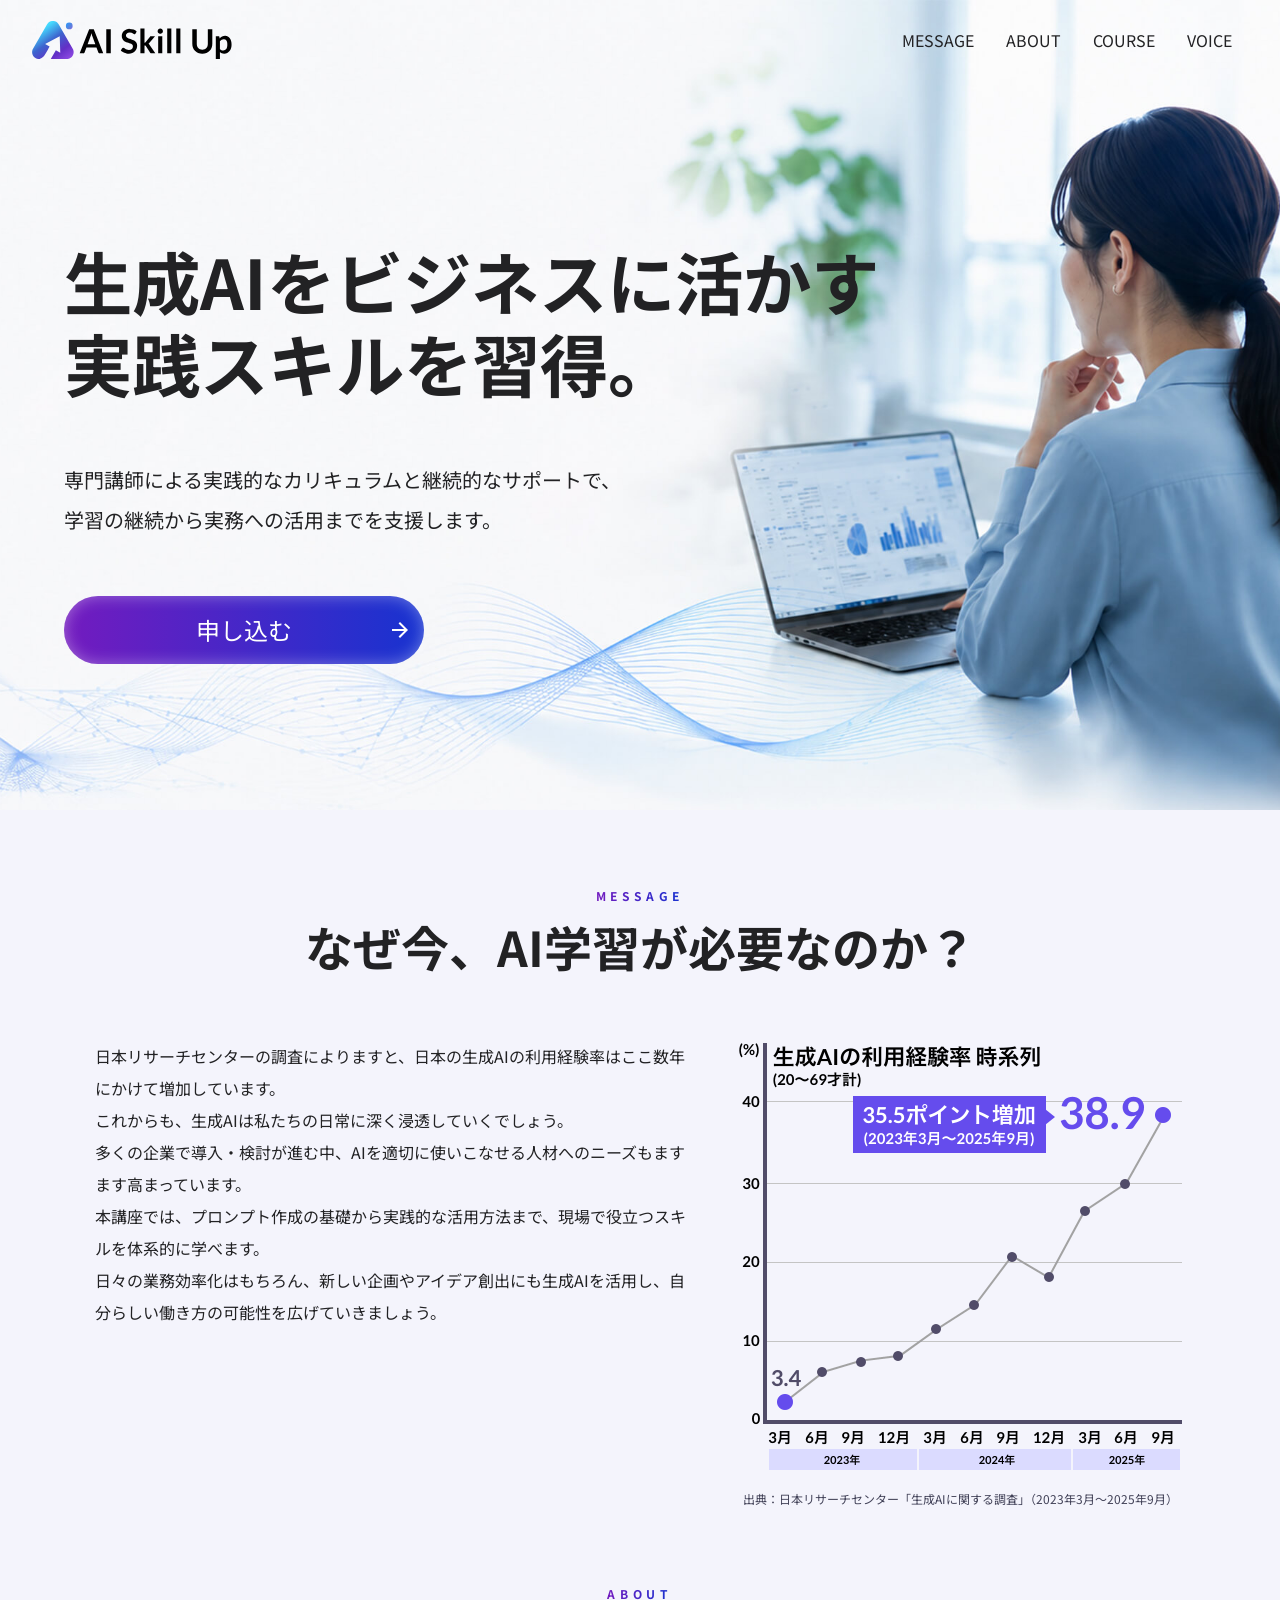
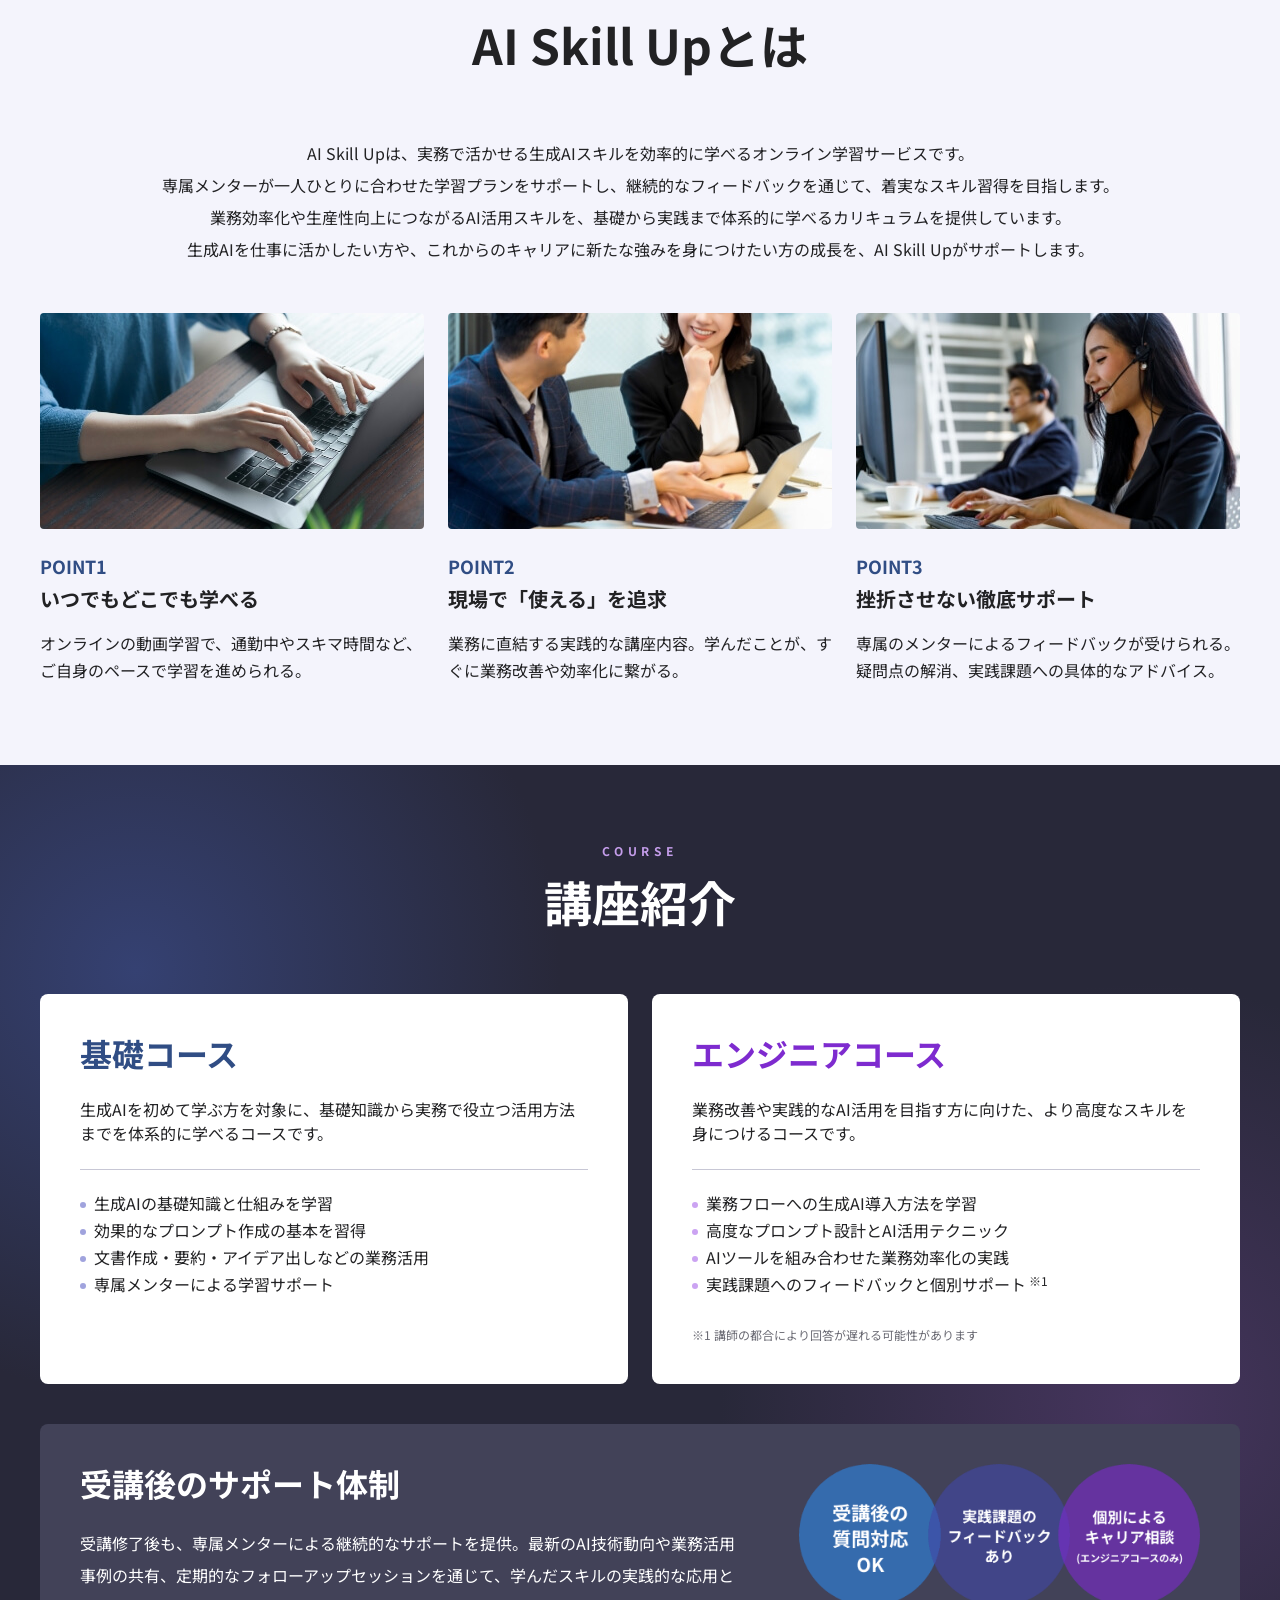
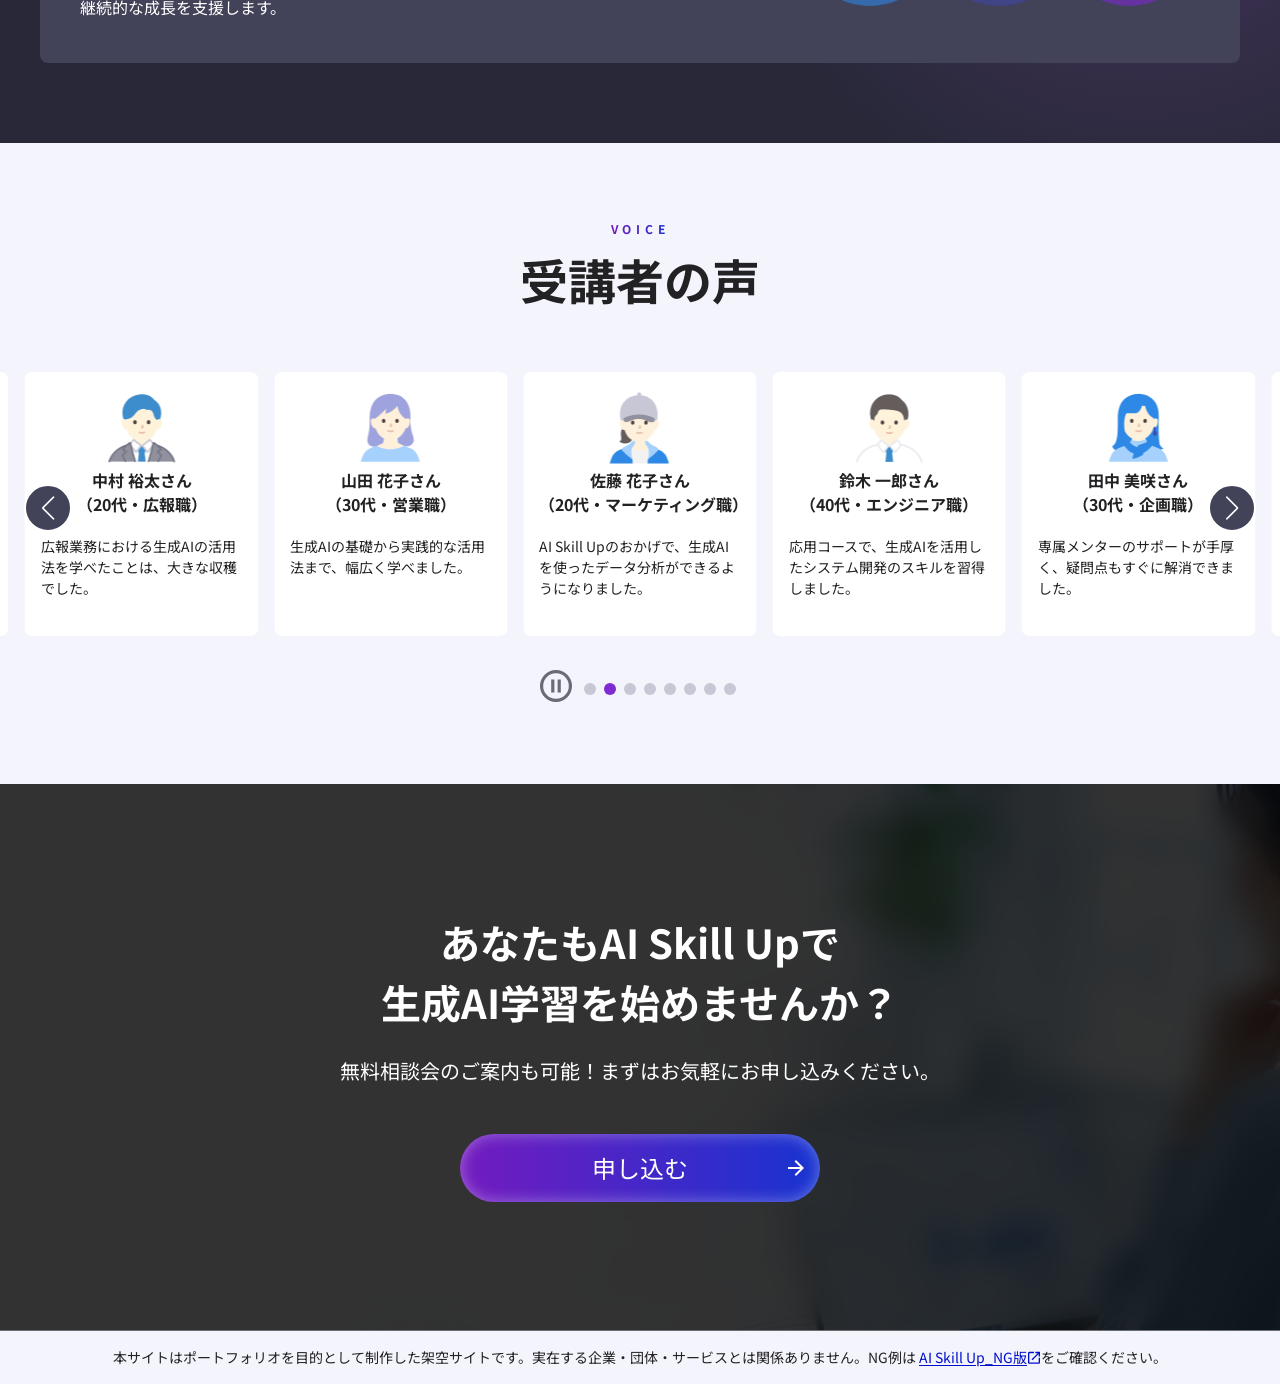
==== commit cc0b91fd: "Add files via upload" ====
--- a/index.html
+++ b/index.html
@@ -22,7 +22,9 @@
 <!-- フォント -->
 <link rel="preconnect" href="https://fonts.googleapis.com">
 <link rel="preconnect" href="https://fonts.gstatic.com" crossorigin>
-<link href="https://fonts.googleapis.com/css2?family=BIZ+UDPGothic:wght@400;700&family=Noto+Sans+JP:wght@100..900&display=swap" rel="stylesheet">
+<link
+  href="https://fonts.googleapis.com/css2?family=Noto+Sans+JP:wght@400;700&display=swap"
+  rel="stylesheet">
     <script type="module" crossorigin src="./assets/js/main.js"></script>
     <link rel="stylesheet" crossorigin href="./assets/css/style.css">
   </head>
@@ -255,7 +257,7 @@
       
   <footer class="footer">
     <div class="caution" role="note">
-      <p>このサイトは体験用のダミーサイトです。<br class="sp_visible">NG例は
+      <p>本サイトはポートフォリオを目的として制作した架空サイトです。実在する企業・団体・サービスとは関係ありません。<br class="sp_visible">NG例は
         <a href="https://aomori-mikan.github.io/ai-skillup-ng/" target="_blank" rel="noopener noreferrer" class="external">
           AI Skill Up_NG版<span class="visually-hidden">（新しいタブで開く）</span>
         </a>をご確認ください。
--- a/assets/css/style.css
+++ b/assets/css/style.css
@@ -1 +1 @@
-@charset "UTF-8";@import"https://fonts.googleapis.com/css2?family=Montserrat:wght@400;700&display=swap";@import"https://fonts.googleapis.com/css2?family=Noto+Sans+JP:wght@500&display=swap";@import"https://fonts.googleapis.com/css2?family=Noto+Sans+JP:wght@700&display=swap";/*! destyle.css v4.0.0 | MIT License | https://github.com/nicolas-cusan/destyle.css */*,:before,:after{box-sizing:border-box;border-style:solid;border-width:0}html{line-height:1.5;-webkit-text-size-adjust:100%;-webkit-tap-highlight-color:transparent;font-family:Noto Sans JP,游ゴシック Medium,Yu Gothic Medium,YuGothic M,YuGothic,-apple-system,BlinkMacSystemFont,Segoe UI,sans-serif;font-weight:400;color:#222224}body{margin:0;overflow-x:hidden}main{display:block}p,table,blockquote,address,pre,iframe,form,figure,dl{margin:0}h1,h2,h3,h4,h5,h6{font-size:inherit;font-weight:inherit;margin:0}ul,ol{margin:0;padding:0;list-style:none}dt{font-weight:700}dd{margin-left:0}hr{box-sizing:content-box;height:0;overflow:visible;border-top-width:1px;margin:0;clear:both;color:inherit}pre{font-family:monospace,monospace;font-size:inherit}address{font-style:inherit}a{background-color:transparent;text-decoration:none;color:inherit}abbr[title]{text-decoration:underline dotted}b,strong{font-weight:bolder}code,kbd,samp{font-family:monospace,monospace;font-size:inherit}small{font-size:80%}sub,sup{font-size:75%;line-height:0;position:relative;vertical-align:baseline}sub{bottom:-.25em}sup{top:-.5em}svg,img,embed,object,iframe{vertical-align:bottom}button,input,optgroup,select,textarea{-webkit-appearance:none;appearance:none;vertical-align:middle;color:inherit;font:inherit;background:transparent;padding:0;margin:0;border-radius:0;text-align:inherit;text-transform:inherit}button,[type=button],[type=reset],[type=submit]{cursor:pointer}button:disabled,[type=button]:disabled,[type=reset]:disabled,[type=submit]:disabled{cursor:default}:-moz-focusring{outline:auto}select:disabled{opacity:inherit}option{padding:0}fieldset{margin:0;padding:0;min-width:0}legend{padding:0}progress{vertical-align:baseline}textarea{overflow:auto}[type=number]::-webkit-inner-spin-button,[type=number]::-webkit-outer-spin-button{height:auto}[type=search]{outline-offset:-2px}[type=search]::-webkit-search-decoration{-webkit-appearance:none}::-webkit-file-upload-button{-webkit-appearance:button;font:inherit}[type=number]{-moz-appearance:textfield}label[for]{cursor:pointer}details{display:block}summary{display:list-item}[contenteditable]:focus{outline:auto}table{border-color:inherit;border-collapse:collapse}caption{text-align:left}td,th{vertical-align:top;padding:0}th{text-align:left;font-weight:700}*{margin:0;padding:0;border:0;outline:0;box-sizing:border-box;background:transparent}ul,ol{list-style:none}table{border-collapse:collapse;border-spacing:0}button,input,select,textarea{font:inherit;color:inherit;background:none;border:none;outline:none}a{text-decoration:none;color:inherit}html{scroll-behavior:smooth}#message:target,#feature:target,#course:target,#voice:target{animation:2.4s ease-in-out}.c-header{position:absolute;top:0;left:0;width:100%;z-index:100;display:flex;align-items:center;justify-content:space-between;padding:0 2rem;height:80px}.c-header .c-header__logo{display:flex;align-items:center;gap:.5rem}.c-header .c-header__logo img{width:200px;height:auto}.c-header .dialog .list{display:flex;gap:2rem}.c-header .dialog .list a{color:#fff;font-size:1rem;transition:all .3s ease}.c-header .dialog .list a:hover{opacity:.8}.c-header .dialog{border:none;padding:0}.c-header .nav_inner .list{display:flex}.c-header .nav_inner .list a{color:#222224;transition:all .3s ease}.c-header .nav_inner .list a:hover{opacity:.8}.c-header .hamburger{width:36px;height:36px;display:none;flex-direction:column;z-index:100;cursor:pointer}.c-header .hamburger .line-box{display:flex;flex-direction:column;align-items:center;justify-content:center}.c-header .hamburger:after{content:"MENU";display:block;font-size:.75rem;color:#222224;text-align:center}.c-header .hamburger .line-box .line{width:24px;height:2px;background-color:#222224;display:flex;align-items:center;justify-content:center;margin:2px 0;transition:all .3s ease}.c-header .hamburger.active .line-box .line:nth-child(1){transform:rotate(45deg) translate(4px,4px);color:#222224}.c-header .hamburger.active .line-box .line:nth-child(2){opacity:0}.c-header .hamburger.active .line-box .line:nth-child(3){transform:rotate(-45deg) translate(4.5px,-4.5px);color:#222224}.c-header .hamburger.active:after{content:"CLOSE";color:#222224}.c-header .hamburger p.text{line-height:1em;font-size:.75rem;color:#fff;text-align:center}.c-header .nav_inner .item{display:inline-block}.c-header .nav_inner .link{color:#333;text-decoration:none;font-size:1rem;padding:.5rem 1rem;transition:color .3s ease;display:block}@media screen and (max-width: 767px){.c-header .c-header__logo{width:160px}.c-header .hamburger{display:flex;align-items:center}.c-header .nav_inner{position:absolute;top:10px;right:10px;width:70%;max-width:240px;background:#fff;box-shadow:0 3px 10px #c7c7d5;transition:right .3s ease;padding:3rem 1rem 1rem;border-radius:.5rem;display:none}.c-header .nav_inner.active{display:block}.c-header .hamburger p.text.active{display:none}.c-header .nav_inner .list{display:flex;flex-direction:column;gap:0}.c-header .nav_inner .list.item{flex-direction:column;color:#333;gap:0}.c-header .nav_inner .list a{padding:1rem;font-size:1.1rem;color:#000}}@media screen and (max-width: 767px){.overlay{display:none;position:fixed;top:0;left:0;width:100%;height:100%;background:#00000080;z-index:10}.overlay.active{display:block}}.footer{text-align:center;border-top:1px solid #6B6B74}.footer .caution{z-index:9;width:100%;text-align:center;font-size:.875rem;padding:1rem 2rem}.footer .caution a[target=_blank].external:after{content:url(../images/icon_externallink.svg)}.footer .copy{color:#242424;font-size:.75rem;padding:1rem 2rem}@media screen and (max-width: 767px){.caution{font-size:.75rem}}.sp_visible{display:none}a[target=_blank]{color:#010fca;text-decoration:underline;text-underline-offset:2px;display:inline-flex;align-items:center}a[target=_blank]:after{content:"";display:inline-block;width:14px;height:14px;mask-image:url(../images/icon_externallink.svg);mask-repeat:no-repeat;mask-size:contain;mask-position:center center;background:currentColor}a[target=_blank]:hover{text-decoration:underline 2px}body{background:#f4f4fc}.mainvisual{width:100%;height:90vh;background:url(../images/mainvisual.jpg);background-size:cover;background-position:center top}.mainvisual .mainvisual_inner{padding:15rem 5vw 0;display:flex;flex-direction:column;gap:3.5rem}.mainvisual .mainvisual_inner h2.mainvisual_title{font-size:4.5rem;font-size:clamp(2rem,1rem + 4.098vw,4.5rem);color:#222224;font-weight:700;line-height:1.2em;width:15em;word-break:auto-phrase}.mainvisual .mainvisual_inner h2.mainvisual_title span{display:inline-block}.mainvisual .mainvisual_inner .mainvisual_subtitle{color:#222224;font-size:1.25rem;line-height:2em;width:28em}.contact_btn{max-width:360px;height:auto;font-size:1.5rem;padding:1rem 2rem;background:linear-gradient(90deg,#731bbf,#1733d0);color:#fff;text-align:center;border-radius:50vw;position:relative;box-shadow:inset 0 0 1rem #ffffff5c;transition:all .3s ease}.contact_btn:after{position:absolute;right:1rem;top:50%;transform:translateY(-50%);content:"";display:inline-block;width:1rem;height:1rem;mask-image:url(../images/icon_arrow1-r.svg);mask-repeat:no-repeat;mask-size:contain;mask-position:center center;background:#fff;transition:all .3s ease}.contact_btn:hover{opacity:.8}.article_inner{padding:5rem 0;width:calc(100% - 40px);max-width:1200px;margin:0 auto}.article_inner .article_title{font-size:1.5rem;margin-bottom:2rem;text-align:center;display:flex;gap:1rem;flex-direction:column;align-items:center;justify-content:center;font-weight:700;line-height:1.2em;font-size:3rem;margin-bottom:4rem}.article_inner .article_title span.article_title_en{font-size:.75rem;line-height:1em;color:#c49dea;letter-spacing:.4em}.article_inner .article_title span.article_title_en2{background:linear-gradient(90deg,#731bbf,#1733d0);background-clip:text;-webkit-background-clip:text;-webkit-text-fill-color:transparent}.message{background:#f4f4fc}.message .article_inner{padding-bottom:0}.message .section_box{display:flex;gap:2.5rem;justify-content:center}.message .section_box .section_box_text{font-size:1rem;line-height:2em;display:flex;flex-direction:column;gap:2.5rem;width:50%}.message .section_box .section_box_image{width:50%;max-width:450px;height:auto}.message .section_box .section_box_image img{width:100%;max-width:100%;height:auto}.message .section_box .section_box_image .source{font-size:.75rem;color:#424258;margin-top:1.25rem;text-align:center}.about .article_title{color:#222224}.about .article_text{color:#222224;font-size:1rem;line-height:2em;text-align:center;margin-bottom:3rem}.about .boxlist{display:flex;gap:1.5rem;justify-content:center}.about .boxlist .boxlist_item{flex:1}.about .boxlist .boxlist_item .boxlist_image{display:flex;justify-content:center;align-items:center;overflow:hidden;margin-bottom:1.5rem;aspect-ratio:16/9;object-fit:cover;border-radius:.25rem}.about .boxlist .boxlist_item .boxlist_image img{width:100%;height:auto}.about .boxlist .boxlist_item .boxlist_title{font-size:1.25rem;font-weight:700;margin-bottom:1rem}.about .boxlist .boxlist_item .boxlist_title span{display:block;font-size:1.125rem;margin-bottom:.25rem;font-weight:700;color:#304d84}.about .boxlist .boxlist_item .boxlist_text{font-size:1rem;line-height:1.7rem}.course{background:#282839;overflow:hidden}.course .article_inner .article_title{color:#fff;position:relative;z-index:1}.course .boxlist{display:flex;gap:1.5rem;justify-content:center;position:relative;z-index:0}.course .boxlist:before{display:block;z-index:-1;content:"";position:absolute;top:-39rem;left:-31.5rem;width:1200px;aspect-ratio:1;border-radius:50%;background:radial-gradient(circle,#354172,#282839 50% 100%)}.course .boxlist:after{display:block;z-index:-1;content:"";position:absolute;bottom:-39rem;right:-31.5rem;width:1200px;aspect-ratio:1;border-radius:50%;background:radial-gradient(circle,#46355e,#282839 50% 100%)}.course .boxlist .boxlist_item{flex:1;background:#fff;padding:2.5rem;border-radius:.5rem}.course .boxlist .boxlist_item .boxlist_title{font-size:2rem;font-weight:700;line-height:1.2em;margin-bottom:1.5rem;color:#304d84}.course .boxlist .boxlist_item .text{line-height:1.5em;margin-bottom:1.5rem;padding-bottom:1.5rem;border-bottom:1px solid #C7C7D5}.course .boxlist .boxlist_item .course_list{display:flex;gap:.5rem;flex-direction:column}.course .boxlist .boxlist_item .course_list li{line-height:1.2em;display:flex}.course .boxlist .boxlist_item .course_list li:before{position:relative;content:"";width:6px;height:6px;top:.5rem;margin-right:.5rem;background:#a0a3dd;border-radius:50%;display:inline-block}.course .boxlist .boxlist_item .course_list li sup{font-size:.75rem;line-height:1em;margin-left:.2rem;top:0rem}.course .boxlist .boxlist_item .note{margin-top:2rem;font-size:.75rem;color:#90909f}.course .boxlist .boxlist_item:last-child .boxlist_title{color:#7e2bcf}.course .boxlist .boxlist_item:last-child .course_list li:before{background:#cba3f2}.course .sub-box{margin-top:2.5rem;padding:2.5rem;background:#424258;border-radius:.5rem;display:flex;gap:4rem;justify-content:space-between;position:relative;z-index:2}.course .sub-box .sub-box_text{color:#fff;line-height:2em;width:70%}.course .sub-box .sub-box_text .sub-box_title{color:#fff;font-size:2rem;line-height:1.2em;margin-bottom:1.5rem;font-weight:700}.course .sub-box .sub-box_image{width:30rem;height:auto}.course .sub-box .sub-box_image img{width:100%;height:auto}.voice{width:100%}.voice .article_inner{padding:5rem 0;margin:0 auto;width:100%;max-width:100%}.voice .article_inner .swiper{width:100%;display:flex;flex-direction:column-reverse}.voice .article_inner .swiper .swiper-wrapper{display:flex;align-items:stretch;padding-bottom:32px}.voice .article_inner .swiper .swiper-wrapper .swiper-slide{width:auto;height:auto;background:#fff;border-radius:.5rem;padding:1rem;display:flex;flex-direction:column;align-items:center}.voice .article_inner .swiper .swiper-wrapper .swiper-slide img{width:5rem;height:5rem}.voice .article_inner .swiper .swiper-wrapper .swiper-slide .voice_name{text-align:center;font-weight:700;font-size:1rem;margin-bottom:1.25rem}.voice .article_inner .swiper .swiper-wrapper .swiper-slide .voice_text{font-size:.875rem;line-height:1.5em}.voice .article_inner .swiper .swiper-pagination{bottom:0rem;display:inline-block;position:relative;width:auto}.voice .article_inner .swiper .swiper-pagination .swiper-pagination-bullet{display:inline-block;width:.75rem;height:.75rem;border-radius:50%;padding:0;background:#c7c7d5;opacity:1}.voice .article_inner .swiper .swiper-pagination .swiper-pagination-bullet-active{background:#7e2bcf}.voice .article_inner .swiper .swiper-pagination:focus-visible{outline:2px solid #FFFFFF;outline-offset:2px;box-shadow:0 0 0 6px #304d84}.voice .article_inner .swiper .swiper-button{width:2rem;height:2rem}.voice .article_inner .swiper .swiper-button:before{content:"";width:2rem;height:2rem;display:inline-block;position:relative;background:#6b6b74;mask-image:url(../images/icon_pause.svg);mask-size:contain;mask-repeat:no-repeat;mask-position:center center;z-index:10}.voice .article_inner .swiper .swiper-button.is-paused:before,.voice .article_inner .swiper .js-swiper-pause.is-paused:before{mask-image:url(../images/icon_play.svg)}.voice .article_inner .swiper .swiper-button-next,.voice .article_inner .swiper .swiper-button-prev{left:1.5rem;background:#424258;border:2px solid #FFFFFF;border-radius:50%;width:3rem;height:3rem;top:calc(50% - 32px)}.voice .article_inner .swiper .swiper-button-next:after,.voice .article_inner .swiper .swiper-button-prev:after{font-size:1.5rem;color:#fff}.voice .article_inner .swiper .swiper-button-next:hover,.voice .article_inner .swiper .swiper-button-prev:hover{opacity:.8}.voice .article_inner .swiper .swiper-button-next{right:1.5rem;left:auto}.voice .article_inner .swiper .swiper-pagination-wrap{display:flex;justify-content:center;align-items:center;padding:2px 0;gap:.5rem}.contact{background:url(../images/mainvisual.jpg);padding:8rem 2rem;display:flex;flex-direction:column;background-position:center center;position:relative}.contact:after{content:"";position:absolute;display:block;top:0;left:0;width:100%;height:100%;background-color:#000c;backdrop-filter:blur(15px)}.contact .contact_text{max-width:calc(800px + 4rem);margin:0 auto;text-align:center;font-size:2.5rem;color:#fff;font-weight:700;line-height:1.5em;margin-bottom:1.5rem;position:relative;z-index:1}.contact .contact_text span{display:inline-block}.contact .contact_subtext{font-size:1.25rem;line-height:1.5em;color:#fff;text-align:center;margin-bottom:3rem;position:relative;z-index:1}.contact .contact_btn{max-width:360px;width:80vw;margin:0 auto;padding:1rem 2rem;position:relative;z-index:1;display:block}@media screen and (max-width: 1000px){.mainvisual .mainvisual_inner h2.mainvisual_title{width:100%}.mainvisual .mainvisual_inner h2.mainvisual_title span.sp_visible{display:inline-block}.course .sub-box{flex-direction:column;align-items:center}.course .sub-box .sub-box_text{width:100%}.course .sub-box .sub-box_image{width:100%;height:auto;display:flex;justify-content:center;align-items:center}.course .sub-box .sub-box_image img{width:50%;height:auto}}@media screen and (max-width: 767px){.sp_visible{display:block}.article_inner{padding:5rem 0;max-width:calc(100% - 40px)}.article_inner .article_title{font-size:28px;margin-bottom:2.5rem}.article_inner .article_title span.article_title_en{font-size:.75rem}.mainvisual{background-image:url(../images/mainvisual-sp.jpg);background-position:right center}.mainvisual .mainvisual_inner{padding:15vh 4vw 3rem;gap:1.75rem}.mainvisual .mainvisual_inner h2.mainvisual_title{line-height:1.5em}.mainvisual .mainvisual_inner .mainvisual_subtitle{font-size:.875rem;width:100%}.contact_btn{max-width:360px;width:100%;font-size:1.25rem;margin:0 auto}.message .section_box{flex-direction:column}.message .section_box .section_box_text{font-size:.875rem;width:100%}.message .section_box .section_box_image{width:100%;max-width:100%;display:flex;flex-direction:column;align-items:center}.message .section_box .section_box_image img{width:80%;max-width:450px;height:auto}.about .article_text{font-size:.875rem;text-align:left}.about .boxlist{flex-direction:column;gap:3.5rem}.about .boxlist .boxlist_item .boxlist_image{aspect-ratio:16/9;margin-bottom:1.25rem}.about .boxlist .boxlist_item .boxlist_title span{font-size:.75rem;margin-bottom:.5rem}.about .boxlist .boxlist_item .boxlist_text{font-size:.875rem}.course .boxlist{flex-direction:column}.course .boxlist:before,.course .boxlist:after{display:none}.course .boxlist .boxlist_item{padding:1.5rem}.course .boxlist .boxlist_item .text,.course .boxlist .boxlist_item .course_list li{font-size:.875rem}.course .sub-box{flex-direction:column;gap:2rem;padding:1.5rem}.course .sub-box .sub-box_text{font-size:.875rem}.course .sub-box .sub-box_text .sub-box_title{font-size:1.5rem}.course .sub-box .sub-box_image,.course .sub-box .sub-box_image img{width:100%;height:auto}.voice .article_inner{margin:0 auto}.voice .article_inner .swiper{overflow:hidden}.voice .article_inner .swiper .swiper-button-next,.voice .article_inner .swiper .swiper-button-prev{display:none}.contact{background-position:center center}.contact .contact_text{font-size:1.5rem}.contact .contact_subtext{font-size:1rem}.contact .contact_btn{margin:0 auto}}:focus-visible{outline:none;box-shadow:inset 0 0 0 1px #fff,0 0 0 2px #010fca}@supports not selector(:focus-visible){:focus{outline:none;box-shadow:inset 0 0 0 1px #fff,0 0 0 2px #010fca}}label{font-size:1rem;color:#222224;margin-bottom:.5rem}.label-title{font-weight:700;margin-bottom:.5rem}input::placeholder,textarea::placeholder{color:#c7c7d5;opacity:1}select option.placeholder-option,select option[disabled].placeholder-option{color:#c7c7d5}select:has(option:checked[value=""]){color:#c7c7d5;opacity:1}.required{background:#cb2357;font-size:.75rem;color:#fff;padding:.125rem .25rem;border-radius:.25rem;margin-left:.5rem;line-height:1em}input:not([type=radio]):not([type=checkbox]){width:100%;line-height:1.5em;background:#fff;border-radius:.25rem;border:1px solid #90909F;padding:.5rem .75rem}textarea{width:100%;line-height:1.5em;background:#fff;border-radius:.25rem;border:1px solid #90909F;padding:.5rem .75rem;min-height:5rem}select{line-height:1.2em;background:#fff;border-radius:.25rem;border:1px solid #90909F;padding:.5rem 2rem .5rem .75rem;position:relative;color:#90909f;-webkit-appearance:none;-moz-appearance:none;appearance:none;background-repeat:no-repeat;background-position:calc(100% - .5rem) center;background-size:.75rem .75rem;background-image:url(../images/selectbox-arrow.svg)}select:has(option:not([value=""]):checked){color:#000}input.is-invalid,textarea.is-invalid,select.is-invalid{outline:2px solid #CB2357}input.is-invalid:focus-visible,textarea.is-invalid:focus-visible,select.is-invalid:focus-visible{box-shadow:0 0 0 4px #cb235733}input[type=checkbox].is-invalid{outline:2px solid rgba(203,35,87,.12);box-shadow:0 0 0 4px #cb235714}.error{margin-top:.5rem}input[type=checkbox]{transform:scale(1.2);appearance:auto;-webkit-appearance:auto;-moz-appearance:auto}input[type=checkbox]:checked{background-color:#304d84}.checkbox-item{display:flex;align-items:center;gap:.5rem;padding-left:.25rem}.error{color:#cb2357;font-size:.75rem;margin-top:.5rem}.c-header.page{position:relative;display:flex;align-items:center;margin:0 auto;padding:2rem 0;justify-content:center}.c-header.page .c-header__logo img{width:160px;height:auto}.stepper-title{font-size:2rem;font-weight:700;line-height:1.2em;text-align:center;margin-bottom:2rem}.stepper{display:flex;justify-content:space-between;margin-bottom:3rem;position:relative;width:224px;margin:0 auto 2.5rem}.stepper:before{position:absolute;width:100%;height:1px;content:"";display:block;background-color:#90909f;top:16px;z-index:0}.stepper .step{display:inline-flex;align-items:center;justify-content:center;flex-direction:column;z-index:1;font-size:.875rem;position:relative}.stepper .step .step-number{background:#fff;border:1px solid #7E2BCF;color:#222224;width:2rem;height:2rem;display:flex;align-items:center;justify-content:center;border-radius:50%;font-weight:700;margin-bottom:.5rem}.stepper .step .tep-label{color:#222224;font-weight:400}.stepper .step.active .step-number{background:#7e2bcf;color:#fff}.stepper .step .visually-hidden{position:absolute;clip:rect(1px,1px,1px,1px);padding:0;border:0;height:1px;width:1px;overflow:hidden}.form-container{max-width:814px;margin:0 auto;padding:2rem;background:#fff;border-radius:.5rem;display:flex;flex-direction:column;gap:2rem}.form-container .form-group{display:flex;flex-direction:column}.form-container .form-group .sr-only{position:absolute;width:1px;height:1px;padding:0;margin:-1px;overflow:hidden;clip:rect(0,0,0,0);white-space:nowrap;border:0}.form-container .form-group.name .name-group{display:flex;gap:1rem;flex-wrap:wrap}.form-container .form-group.name .name-group input#lastName,.form-container .form-group.name .name-group input#firstName{flex:2}.form-container .birth-group{display:flex;gap:.25rem;align-items:center;flex-wrap:wrap}.form-container .birth-group select{line-height:1.5em}.form-container .form-group.tel input{width:50%}.form-container .form-group.select-course select{width:50%;line-height:1.5em}.form-container .checkbox-item-wrap{display:flex}.form-instruction{max-width:814px;margin:3rem auto 1.5rem;text-align:center}.form-instruction .checkbox-group{display:flex;justify-content:center;gap:.5rem;align-items:center;margin-top:.75rem}.form-instruction .checkbox-group label{background:#e9e9f0;padding:.5rem 1rem;display:flex;align-items:center;gap:.5rem;border-radius:4px;margin-bottom:0rem}.form-instruction .checkbox-group label input[type=checkbox]{padding:4px}.form-instruction .checkbox-group label.is-invalid{background:#cb235733}.box_bottom{display:flex;justify-content:center;margin:2rem 0 5rem}.box_bottom input.btn-primary,.box_bottom button.btn-primary{width:360px;font-size:1rem;padding:1rem 2rem;line-height:1rem;background:#7e2bcf;color:#fff;text-align:center;border-radius:50vw;position:relative;transition:all .3s ease;border:none}.box_bottom input.btn-primary:after,.box_bottom button.btn-primary:after{position:absolute;right:1rem;top:50%;transform:translateY(-50%);content:"";display:inline-block;width:1rem;height:1rem;mask-image:url(../images/icon_arrow1-r.svg);mask-repeat:no-repeat;mask-size:contain;mask-position:center center;background:#fff}.box_bottom input.btn-primary:hover,.box_bottom button.btn-primary:hover{opacity:.8}@media only screen and (max-width: 900px){.form-container{margin:0 5%}}@media screen and (max-width: 767px){.form-container{padding:2rem 1rem}.form-container .form-group.name .name-group{flex-direction:column}.form-container .birth-group{flex-wrap:nowrap}select#birthYear{width:36%}select#birthMonth,select#birthDay{width:20%}.form-container .form-group.tel input,.form-container .form-group.select-course select{width:100%}.form-instruction{width:90%}}#confirmContainer .confirm-list{display:flex;flex-direction:column;gap:2rem}#confirmContainer .confirm-list .confirm-list-item{display:flex;gap:1rem}#confirmContainer .confirm-list .confirm-list-item dt{width:12rem}#confirmContainer .confirm-list .confirm-list-item dd{width:calc(100% - 13rem)}.box_bottom2{display:flex;align-items:center;gap:20px;justify-content:center;flex-direction:column;margin:40px 0 120px}.box_bottom2 .btn{width:360px;line-height:1rem;padding:.9375rem 1rem;border:1px solid #000;border-radius:50vw;position:relative;text-align:center;display:block}.box_bottom2 .btn-primary{background:#424258;color:#fff}.box_bottom2 .btn-primary:after{position:absolute;right:1rem;top:50%;transform:translateY(-50%);content:"";display:inline-block;width:1rem;height:1rem;mask-image:url(../images/icon_arrow1-r.svg);mask-repeat:no-repeat;mask-size:contain;mask-position:center center;background:#fff}.box_bottom2 .btn-secondary{background:#fff;transition:all .3s ease}.box_bottom2 .btn-secondary:before{position:absolute;left:1rem;top:50%;transform:translateY(-50%) rotate(180deg);content:"";display:inline-block;width:1rem;height:1rem;mask-image:url(../images/icon_arrow1-r.svg);mask-repeat:no-repeat;mask-size:contain;mask-position:center center;background:#222224}.box_bottom2 .btn-secondary:hover{opacity:.6}@media screen and (max-width: 767px){#confirmContainer .confirm-list .confirm-list-item{flex-direction:column;gap:.5rem}#confirmContainer .confirm-list .confirm-list-item dd{width:100%}}body[data-page=complete]{min-height:100vh;position:relative}body[data-page=complete] .footer{position:absolute;bottom:0;left:0;width:100%}.form-container.complete{text-align:center;background:none}.form-container.complete .sub-message{font-size:.875rem;color:#6b6b74}.form-container.complete .btn{position:relative;width:320px;font-size:1rem;padding:.75rem 2rem;background:#fff;text-align:center;border-radius:50vw;border:1px solid #424258;margin:0 auto;transition:all .3s ease}.form-container.complete .btn:before{position:absolute;left:1rem;top:50%;transform:translateY(-50%) rotate(180deg);content:"";display:inline-block;width:1rem;height:1rem;mask-image:url(../images/icon_arrow1-r.svg);mask-repeat:no-repeat;mask-size:contain;mask-position:center center;background:#424258}.form-container.complete .btn:hover{opacity:.6}.u-hide{display:none!important}.visually-hidden{position:absolute;clip:rect(1px,1px,1px,1px);padding:0;border:0;height:1px;width:1px;overflow:hidden}@font-face{font-family:swiper-icons;src:url(data:application/font-woff;charset=utf-8;base64,\ [base64]//wADZ2x5ZgAAAywAAADMAAAD2MHtryVoZWFkAAABbAAAADAAAAA2E2+eoWhoZWEAAAGcAAAAHwAAACQC9gDzaG10eAAAAigAAAAZAAAArgJkABFsb2NhAAAC0AAAAFoAAABaFQAUGG1heHAAAAG8AAAAHwAAACAAcABAbmFtZQAAA/gAAAE5AAACXvFdBwlwb3N0AAAFNAAAAGIAAACE5s74hXjaY2BkYGAAYpf5Hu/j+W2+MnAzMYDAzaX6QjD6/4//Bxj5GA8AuRwMYGkAPywL13jaY2BkYGA88P8Agx4j+/8fQDYfA1AEBWgDAIB2BOoAeNpjYGRgYNBh4GdgYgABEMnIABJzYNADCQAACWgAsQB42mNgYfzCOIGBlYGB0YcxjYGBwR1Kf2WQZGhhYGBiYGVmgAFGBiQQkOaawtDAoMBQxXjg/wEGPcYDDA4wNUA2CCgwsAAAO4EL6gAAeNpj2M0gyAACqxgGNWBkZ2D4/wMA+xkDdgAAAHjaY2BgYGaAYBkGRgYQiAHyGMF8FgYHIM3DwMHABGQrMOgyWDLEM1T9/w8UBfEMgLzE////P/5//f/V/xv+r4eaAAeMbAxwIUYmIMHEgKYAYjUcsDAwsLKxc3BycfPw8jEQA/[base64]/uznmfPFBNODM2K7MTQ45YEAZqGP81AmGGcF3iPqOop0r1SPTaTbVkfUe4HXj97wYE+yNwWYxwWu4v1ugWHgo3S1XdZEVqWM7ET0cfnLGxWfkgR42o2PvWrDMBSFj/IHLaF0zKjRgdiVMwScNRAoWUoH78Y2icB/yIY09An6AH2Bdu/UB+yxopYshQiEvnvu0dURgDt8QeC8PDw7Fpji3fEA4z/PEJ6YOB5hKh4dj3EvXhxPqH/SKUY3rJ7srZ4FZnh1PMAtPhwP6fl2PMJMPDgeQ4rY8YT6Gzao0eAEA409DuggmTnFnOcSCiEiLMgxCiTI6Cq5DZUd3Qmp10vO0LaLTd2cjN4fOumlc7lUYbSQcZFkutRG7g6JKZKy0RmdLY680CDnEJ+UMkpFFe1RN7nxdVpXrC4aTtnaurOnYercZg2YVmLN/d/gczfEimrE/fs/bOuq29Zmn8tloORaXgZgGa78yO9/cnXm2BpaGvq25Dv9S4E9+5SIc9PqupJKhYFSSl47+Qcr1mYNAAAAeNptw0cKwkAAAMDZJA8Q7OUJvkLsPfZ6zFVERPy8qHh2YER+3i/BP83vIBLLySsoKimrqKqpa2hp6+jq6RsYGhmbmJqZSy0sraxtbO3sHRydnEMU4uR6yx7JJXveP7WrDycAAAAAAAH//wACeNpjYGRgYOABYhkgZgJCZgZNBkYGLQZtIJsFLMYAAAw3ALgAeNolizEKgDAQBCchRbC2sFER0YD6qVQiBCv/H9ezGI6Z5XBAw8CBK/m5iQQVauVbXLnOrMZv2oLdKFa8Pjuru2hJzGabmOSLzNMzvutpB3N42mNgZGBg4GKQYzBhYMxJLMlj4GBgAYow/P/PAJJhLM6sSoWKfWCAAwDAjgbRAAB42mNgYGBkAIIbCZo5IPrmUn0hGA0AO8EFTQAA);font-weight:400;font-style:normal}.swiper-button-prev,.swiper-button-next{position:absolute;top:var(--swiper-navigation-top-offset, 50%);width:calc(var(--swiper-navigation-size) / 44 * 27);height:var(--swiper-navigation-size);margin-top:calc(0px - var(--swiper-navigation-size) / 2);z-index:10;cursor:pointer;display:flex;align-items:center;justify-content:center;color:var(--swiper-navigation-color, var(--swiper-theme-color))}@font-face{font-family:swiper-icons;src:url(data:application/font-woff;charset=utf-8;base64,\ [base64]//wADZ2x5ZgAAAywAAADMAAAD2MHtryVoZWFkAAABbAAAADAAAAA2E2+eoWhoZWEAAAGcAAAAHwAAACQC9gDzaG10eAAAAigAAAAZAAAArgJkABFsb2NhAAAC0AAAAFoAAABaFQAUGG1heHAAAAG8AAAAHwAAACAAcABAbmFtZQAAA/gAAAE5AAACXvFdBwlwb3N0AAAFNAAAAGIAAACE5s74hXjaY2BkYGAAYpf5Hu/j+W2+MnAzMYDAzaX6QjD6/4//Bxj5GA8AuRwMYGkAPywL13jaY2BkYGA88P8Agx4j+/8fQDYfA1AEBWgDAIB2BOoAeNpjYGRgYNBh4GdgYgABEMnIABJzYNADCQAACWgAsQB42mNgYfzCOIGBlYGB0YcxjYGBwR1Kf2WQZGhhYGBiYGVmgAFGBiQQkOaawtDAoMBQxXjg/wEGPcYDDA4wNUA2CCgwsAAAO4EL6gAAeNpj2M0gyAACqxgGNWBkZ2D4/wMA+xkDdgAAAHjaY2BgYGaAYBkGRgYQiAHyGMF8FgYHIM3DwMHABGQrMOgyWDLEM1T9/w8UBfEMgLzE////P/5//f/V/xv+r4eaAAeMbAxwIUYmIMHEgKYAYjUcsDAwsLKxc3BycfPw8jEQA/[base64]/uznmfPFBNODM2K7MTQ45YEAZqGP81AmGGcF3iPqOop0r1SPTaTbVkfUe4HXj97wYE+yNwWYxwWu4v1ugWHgo3S1XdZEVqWM7ET0cfnLGxWfkgR42o2PvWrDMBSFj/IHLaF0zKjRgdiVMwScNRAoWUoH78Y2icB/yIY09An6AH2Bdu/UB+yxopYshQiEvnvu0dURgDt8QeC8PDw7Fpji3fEA4z/PEJ6YOB5hKh4dj3EvXhxPqH/SKUY3rJ7srZ4FZnh1PMAtPhwP6fl2PMJMPDgeQ4rY8YT6Gzao0eAEA409DuggmTnFnOcSCiEiLMgxCiTI6Cq5DZUd3Qmp10vO0LaLTd2cjN4fOumlc7lUYbSQcZFkutRG7g6JKZKy0RmdLY680CDnEJ+UMkpFFe1RN7nxdVpXrC4aTtnaurOnYercZg2YVmLN/d/gczfEimrE/fs/bOuq29Zmn8tloORaXgZgGa78yO9/cnXm2BpaGvq25Dv9S4E9+5SIc9PqupJKhYFSSl47+Qcr1mYNAAAAeNptw0cKwkAAAMDZJA8Q7OUJvkLsPfZ6zFVERPy8qHh2YER+3i/BP83vIBLLySsoKimrqKqpa2hp6+jq6RsYGhmbmJqZSy0sraxtbO3sHRydnEMU4uR6yx7JJXveP7WrDycAAAAAAAH//wACeNpjYGRgYOABYhkgZgJCZgZNBkYGLQZtIJsFLMYAAAw3ALgAeNolizEKgDAQBCchRbC2sFER0YD6qVQiBCv/H9ezGI6Z5XBAw8CBK/m5iQQVauVbXLnOrMZv2oLdKFa8Pjuru2hJzGabmOSLzNMzvutpB3N42mNgZGBg4GKQYzBhYMxJLMlj4GBgAYow/P/PAJJhLM6sSoWKfWCAAwDAjgbRAAB42mNgYGBkAIIbCZo5IPrmUn0hGA0AO8EFTQAA);font-weight:400;font-style:normal}:root{--swiper-theme-color: #007aff}:host{position:relative;display:block;margin-left:auto;margin-right:auto;z-index:1}.swiper{margin-left:auto;margin-right:auto;position:relative;overflow:hidden;list-style:none;padding:0;z-index:1;display:block}.swiper-vertical>.swiper-wrapper{flex-direction:column}.swiper-wrapper{position:relative;width:100%;height:100%;z-index:1;display:flex;transition-property:transform;transition-timing-function:var(--swiper-wrapper-transition-timing-function, initial);box-sizing:content-box}.swiper-android .swiper-slide,.swiper-ios .swiper-slide,.swiper-wrapper{transform:translateZ(0)}.swiper-horizontal{touch-action:pan-y}.swiper-vertical{touch-action:pan-x}.swiper-slide{flex-shrink:0;width:100%;height:100%;position:relative;transition-property:transform;display:block}.swiper-slide-invisible-blank{visibility:hidden}.swiper-autoheight,.swiper-autoheight .swiper-slide{height:auto}.swiper-autoheight .swiper-wrapper{align-items:flex-start;transition-property:transform,height}.swiper-backface-hidden .swiper-slide{transform:translateZ(0);-webkit-backface-visibility:hidden;backface-visibility:hidden}.swiper-3d.swiper-css-mode .swiper-wrapper{perspective:1200px}.swiper-3d .swiper-wrapper{transform-style:preserve-3d}.swiper-3d{perspective:1200px}.swiper-3d .swiper-slide,.swiper-3d .swiper-cube-shadow{transform-style:preserve-3d}.swiper-css-mode>.swiper-wrapper{overflow:auto;scrollbar-width:none;-ms-overflow-style:none}.swiper-css-mode>.swiper-wrapper::-webkit-scrollbar{display:none}.swiper-css-mode>.swiper-wrapper>.swiper-slide{scroll-snap-align:start start}.swiper-css-mode.swiper-horizontal>.swiper-wrapper{scroll-snap-type:x mandatory}.swiper-css-mode.swiper-vertical>.swiper-wrapper{scroll-snap-type:y mandatory}.swiper-css-mode.swiper-free-mode>.swiper-wrapper{scroll-snap-type:none}.swiper-css-mode.swiper-free-mode>.swiper-wrapper>.swiper-slide{scroll-snap-align:none}.swiper-css-mode.swiper-centered>.swiper-wrapper:before{content:"";flex-shrink:0;order:9999}.swiper-css-mode.swiper-centered>.swiper-wrapper>.swiper-slide{scroll-snap-align:center center;scroll-snap-stop:always}.swiper-css-mode.swiper-centered.swiper-horizontal>.swiper-wrapper>.swiper-slide:first-child{margin-inline-start:var(--swiper-centered-offset-before)}.swiper-css-mode.swiper-centered.swiper-horizontal>.swiper-wrapper:before{height:100%;min-height:1px;width:var(--swiper-centered-offset-after)}.swiper-css-mode.swiper-centered.swiper-vertical>.swiper-wrapper>.swiper-slide:first-child{margin-block-start:var(--swiper-centered-offset-before)}.swiper-css-mode.swiper-centered.swiper-vertical>.swiper-wrapper:before{width:100%;min-width:1px;height:var(--swiper-centered-offset-after)}.swiper-3d .swiper-slide-shadow,.swiper-3d .swiper-slide-shadow-left,.swiper-3d .swiper-slide-shadow-right,.swiper-3d .swiper-slide-shadow-top,.swiper-3d .swiper-slide-shadow-bottom{position:absolute;left:0;top:0;width:100%;height:100%;pointer-events:none;z-index:10}.swiper-3d .swiper-slide-shadow{background:#00000026}.swiper-3d .swiper-slide-shadow-left{background-image:linear-gradient(to left,#00000080,#0000)}.swiper-3d .swiper-slide-shadow-right{background-image:linear-gradient(to right,#00000080,#0000)}.swiper-3d .swiper-slide-shadow-top{background-image:linear-gradient(to top,#00000080,#0000)}.swiper-3d .swiper-slide-shadow-bottom{background-image:linear-gradient(to bottom,#00000080,#0000)}.swiper-lazy-preloader{width:42px;height:42px;position:absolute;left:50%;top:50%;margin-left:-21px;margin-top:-21px;z-index:10;transform-origin:50%;box-sizing:border-box;border:4px solid var(--swiper-preloader-color, var(--swiper-theme-color));border-radius:50%;border-top-color:transparent}.swiper:not(.swiper-watch-progress) .swiper-lazy-preloader,.swiper-watch-progress .swiper-slide-visible .swiper-lazy-preloader{animation:swiper-preloader-spin 1s infinite linear}.swiper-lazy-preloader-white{--swiper-preloader-color: #fff}.swiper-lazy-preloader-black{--swiper-preloader-color: #000}@keyframes swiper-preloader-spin{0%{transform:rotate(0)}to{transform:rotate(360deg)}}.swiper-virtual .swiper-slide{-webkit-backface-visibility:hidden;transform:translateZ(0)}.swiper-virtual.swiper-css-mode .swiper-wrapper:after{content:"";position:absolute;left:0;top:0;pointer-events:none}.swiper-virtual.swiper-css-mode.swiper-horizontal .swiper-wrapper:after{height:1px;width:var(--swiper-virtual-size)}.swiper-virtual.swiper-css-mode.swiper-vertical .swiper-wrapper:after{width:1px;height:var(--swiper-virtual-size)}:root{--swiper-navigation-size: 44px}.swiper-button-prev,.swiper-button-next{position:absolute;top:var(--swiper-navigation-top-offset, 50%);width:calc(var(--swiper-navigation-size) / 44 * 27);height:var(--swiper-navigation-size);margin-top:calc(0px - (var(--swiper-navigation-size) / 2));z-index:10;cursor:pointer;display:flex;align-items:center;justify-content:center;color:var(--swiper-navigation-color, var(--swiper-theme-color))}.swiper-button-prev.swiper-button-disabled,.swiper-button-next.swiper-button-disabled{opacity:.35;cursor:auto;pointer-events:none}.swiper-button-prev.swiper-button-hidden,.swiper-button-next.swiper-button-hidden{opacity:0;cursor:auto;pointer-events:none}.swiper-navigation-disabled .swiper-button-prev,.swiper-navigation-disabled .swiper-button-next{display:none!important}.swiper-button-prev svg,.swiper-button-next svg{width:100%;height:100%;object-fit:contain;transform-origin:center}.swiper-rtl .swiper-button-prev svg,.swiper-rtl .swiper-button-next svg{transform:rotate(180deg)}.swiper-button-prev,.swiper-rtl .swiper-button-next{left:var(--swiper-navigation-sides-offset, 10px);right:auto}.swiper-button-lock{display:none}.swiper-button-prev:after,.swiper-button-next:after{font-family:swiper-icons;font-size:var(--swiper-navigation-size);text-transform:none!important;letter-spacing:0;font-variant:initial;line-height:1}.swiper-button-prev:after,.swiper-rtl .swiper-button-next:after{content:"prev"}.swiper-button-next,.swiper-rtl .swiper-button-prev{right:var(--swiper-navigation-sides-offset, 10px);left:auto}.swiper-button-next:after,.swiper-rtl .swiper-button-prev:after{content:"next"}.swiper-pagination{position:absolute;text-align:center;transition:.3s opacity;transform:translateZ(0);z-index:10}.swiper-pagination.swiper-pagination-hidden{opacity:0}.swiper-pagination-disabled>.swiper-pagination,.swiper-pagination.swiper-pagination-disabled{display:none!important}.swiper-pagination-fraction,.swiper-pagination-custom,.swiper-horizontal>.swiper-pagination-bullets,.swiper-pagination-bullets.swiper-pagination-horizontal{bottom:var(--swiper-pagination-bottom, 8px);top:var(--swiper-pagination-top, auto);left:0;width:100%}.swiper-pagination-bullets-dynamic{overflow:hidden;font-size:0}.swiper-pagination-bullets-dynamic .swiper-pagination-bullet{transform:scale(.33);position:relative}.swiper-pagination-bullets-dynamic .swiper-pagination-bullet-active,.swiper-pagination-bullets-dynamic .swiper-pagination-bullet-active-main{transform:scale(1)}.swiper-pagination-bullets-dynamic .swiper-pagination-bullet-active-prev{transform:scale(.66)}.swiper-pagination-bullets-dynamic .swiper-pagination-bullet-active-prev-prev{transform:scale(.33)}.swiper-pagination-bullets-dynamic .swiper-pagination-bullet-active-next{transform:scale(.66)}.swiper-pagination-bullets-dynamic .swiper-pagination-bullet-active-next-next{transform:scale(.33)}.swiper-pagination-bullet{width:var(--swiper-pagination-bullet-width, var(--swiper-pagination-bullet-size, 8px));height:var(--swiper-pagination-bullet-height, var(--swiper-pagination-bullet-size, 8px));display:inline-block;border-radius:var(--swiper-pagination-bullet-border-radius, 50%);background:var(--swiper-pagination-bullet-inactive-color, #000);opacity:var(--swiper-pagination-bullet-inactive-opacity, .2)}button.swiper-pagination-bullet{border:none;margin:0;padding:0;box-shadow:none;-webkit-appearance:none;appearance:none}.swiper-pagination-clickable .swiper-pagination-bullet{cursor:pointer}.swiper-pagination-bullet:only-child{display:none!important}.swiper-pagination-bullet-active{opacity:var(--swiper-pagination-bullet-opacity, 1);background:var(--swiper-pagination-color, var(--swiper-theme-color))}.swiper-vertical>.swiper-pagination-bullets,.swiper-pagination-vertical.swiper-pagination-bullets{right:var(--swiper-pagination-right, 8px);left:var(--swiper-pagination-left, auto);top:50%;transform:translate3d(0,-50%,0)}.swiper-vertical>.swiper-pagination-bullets .swiper-pagination-bullet,.swiper-pagination-vertical.swiper-pagination-bullets .swiper-pagination-bullet{margin:var(--swiper-pagination-bullet-vertical-gap, 6px) 0;display:block}.swiper-vertical>.swiper-pagination-bullets.swiper-pagination-bullets-dynamic,.swiper-pagination-vertical.swiper-pagination-bullets.swiper-pagination-bullets-dynamic{top:50%;transform:translateY(-50%);width:8px}.swiper-vertical>.swiper-pagination-bullets.swiper-pagination-bullets-dynamic .swiper-pagination-bullet,.swiper-pagination-vertical.swiper-pagination-bullets.swiper-pagination-bullets-dynamic .swiper-pagination-bullet{display:inline-block;transition:.2s transform,.2s top}.swiper-horizontal>.swiper-pagination-bullets .swiper-pagination-bullet,.swiper-pagination-horizontal.swiper-pagination-bullets .swiper-pagination-bullet{margin:0 var(--swiper-pagination-bullet-horizontal-gap, 4px)}.swiper-horizontal>.swiper-pagination-bullets.swiper-pagination-bullets-dynamic,.swiper-pagination-horizontal.swiper-pagination-bullets.swiper-pagination-bullets-dynamic{left:50%;transform:translate(-50%);white-space:nowrap}.swiper-horizontal>.swiper-pagination-bullets.swiper-pagination-bullets-dynamic .swiper-pagination-bullet,.swiper-pagination-horizontal.swiper-pagination-bullets.swiper-pagination-bullets-dynamic .swiper-pagination-bullet{transition:.2s transform,.2s left}.swiper-horizontal.swiper-rtl>.swiper-pagination-bullets-dynamic .swiper-pagination-bullet{transition:.2s transform,.2s right}.swiper-pagination-fraction{color:var(--swiper-pagination-fraction-color, inherit)}.swiper-pagination-progressbar{background:var(--swiper-pagination-progressbar-bg-color, rgba(0, 0, 0, .25));position:absolute}.swiper-pagination-progressbar .swiper-pagination-progressbar-fill{background:var(--swiper-pagination-color, var(--swiper-theme-color));position:absolute;left:0;top:0;width:100%;height:100%;transform:scale(0);transform-origin:left top}.swiper-rtl .swiper-pagination-progressbar .swiper-pagination-progressbar-fill{transform-origin:right top}.swiper-horizontal>.swiper-pagination-progressbar,.swiper-pagination-progressbar.swiper-pagination-horizontal,.swiper-vertical>.swiper-pagination-progressbar.swiper-pagination-progressbar-opposite,.swiper-pagination-progressbar.swiper-pagination-vertical.swiper-pagination-progressbar-opposite{width:100%;height:var(--swiper-pagination-progressbar-size, 4px);left:0;top:0}.swiper-vertical>.swiper-pagination-progressbar,.swiper-pagination-progressbar.swiper-pagination-vertical,.swiper-horizontal>.swiper-pagination-progressbar.swiper-pagination-progressbar-opposite,.swiper-pagination-progressbar.swiper-pagination-horizontal.swiper-pagination-progressbar-opposite{width:var(--swiper-pagination-progressbar-size, 4px);height:100%;left:0;top:0}.swiper-pagination-lock{display:none}.swiper-scrollbar{border-radius:var(--swiper-scrollbar-border-radius, 10px);position:relative;touch-action:none;background:var(--swiper-scrollbar-bg-color, rgba(0, 0, 0, .1))}.swiper-scrollbar-disabled>.swiper-scrollbar,.swiper-scrollbar.swiper-scrollbar-disabled{display:none!important}.swiper-horizontal>.swiper-scrollbar,.swiper-scrollbar.swiper-scrollbar-horizontal{position:absolute;left:var(--swiper-scrollbar-sides-offset, 1%);bottom:var(--swiper-scrollbar-bottom, 4px);top:var(--swiper-scrollbar-top, auto);z-index:50;height:var(--swiper-scrollbar-size, 4px);width:calc(100% - 2 * var(--swiper-scrollbar-sides-offset, 1%))}.swiper-vertical>.swiper-scrollbar,.swiper-scrollbar.swiper-scrollbar-vertical{position:absolute;left:var(--swiper-scrollbar-left, auto);right:var(--swiper-scrollbar-right, 4px);top:var(--swiper-scrollbar-sides-offset, 1%);z-index:50;width:var(--swiper-scrollbar-size, 4px);height:calc(100% - 2 * var(--swiper-scrollbar-sides-offset, 1%))}.swiper-scrollbar-drag{height:100%;width:100%;position:relative;background:var(--swiper-scrollbar-drag-bg-color, rgba(0, 0, 0, .5));border-radius:var(--swiper-scrollbar-border-radius, 10px);left:0;top:0}.swiper-scrollbar-cursor-drag{cursor:move}.swiper-scrollbar-lock{display:none}.swiper-zoom-container{width:100%;height:100%;display:flex;justify-content:center;align-items:center;text-align:center}.swiper-zoom-container>img,.swiper-zoom-container>svg,.swiper-zoom-container>canvas{max-width:100%;max-height:100%;object-fit:contain}.swiper-slide-zoomed{cursor:move;touch-action:none}.swiper .swiper-notification{position:absolute;left:0;top:0;pointer-events:none;opacity:0;z-index:-1000}.swiper-free-mode>.swiper-wrapper{transition-timing-function:ease-out;margin:0 auto}.swiper-grid>.swiper-wrapper{flex-wrap:wrap}.swiper-grid-column>.swiper-wrapper{flex-wrap:wrap;flex-direction:column}.swiper-fade.swiper-free-mode .swiper-slide{transition-timing-function:ease-out}.swiper-fade .swiper-slide{pointer-events:none;transition-property:opacity}.swiper-fade .swiper-slide .swiper-slide{pointer-events:none}.swiper-fade .swiper-slide-active,.swiper-fade .swiper-slide-active .swiper-slide-active{pointer-events:auto}.swiper.swiper-cube{overflow:visible}.swiper-cube .swiper-slide{pointer-events:none;-webkit-backface-visibility:hidden;backface-visibility:hidden;z-index:1;visibility:hidden;transform-origin:0 0;width:100%;height:100%}.swiper-cube .swiper-slide .swiper-slide{pointer-events:none}.swiper-cube.swiper-rtl .swiper-slide{transform-origin:100% 0}.swiper-cube .swiper-slide-active,.swiper-cube .swiper-slide-active .swiper-slide-active{pointer-events:auto}.swiper-cube .swiper-slide-active,.swiper-cube .swiper-slide-next,.swiper-cube .swiper-slide-prev{pointer-events:auto;visibility:visible}.swiper-cube .swiper-cube-shadow{position:absolute;left:0;bottom:0;width:100%;height:100%;opacity:.6;z-index:0}.swiper-cube .swiper-cube-shadow:before{content:"";background:#000;position:absolute;inset:0;filter:blur(50px)}.swiper-cube .swiper-slide-next+.swiper-slide{pointer-events:auto;visibility:visible}.swiper-cube .swiper-slide-shadow-cube.swiper-slide-shadow-top,.swiper-cube .swiper-slide-shadow-cube.swiper-slide-shadow-bottom,.swiper-cube .swiper-slide-shadow-cube.swiper-slide-shadow-left,.swiper-cube .swiper-slide-shadow-cube.swiper-slide-shadow-right{z-index:0;-webkit-backface-visibility:hidden;backface-visibility:hidden}.swiper.swiper-flip{overflow:visible}.swiper-flip .swiper-slide{pointer-events:none;-webkit-backface-visibility:hidden;backface-visibility:hidden;z-index:1}.swiper-flip .swiper-slide .swiper-slide{pointer-events:none}.swiper-flip .swiper-slide-active,.swiper-flip .swiper-slide-active .swiper-slide-active{pointer-events:auto}.swiper-flip .swiper-slide-shadow-flip.swiper-slide-shadow-top,.swiper-flip .swiper-slide-shadow-flip.swiper-slide-shadow-bottom,.swiper-flip .swiper-slide-shadow-flip.swiper-slide-shadow-left,.swiper-flip .swiper-slide-shadow-flip.swiper-slide-shadow-right{z-index:0;-webkit-backface-visibility:hidden;backface-visibility:hidden}.swiper-creative .swiper-slide{-webkit-backface-visibility:hidden;backface-visibility:hidden;overflow:hidden;transition-property:transform,opacity,height}.swiper.swiper-cards{overflow:visible}.swiper-cards .swiper-slide{transform-origin:center bottom;-webkit-backface-visibility:hidden;backface-visibility:hidden;overflow:hidden}
+@charset "UTF-8";/*! destyle.css v4.0.0 | MIT License | https://github.com/nicolas-cusan/destyle.css */*,:before,:after{box-sizing:border-box;border-style:solid;border-width:0}html{line-height:1.5;-webkit-text-size-adjust:100%;-webkit-tap-highlight-color:transparent;font-family:Noto Sans JP,游ゴシック Medium,Yu Gothic Medium,YuGothic M,YuGothic,-apple-system,BlinkMacSystemFont,Segoe UI,sans-serif;font-weight:400;color:#222224}body{margin:0;overflow-x:hidden}main{display:block}p,table,blockquote,address,pre,iframe,form,figure,dl{margin:0}h1,h2,h3,h4,h5,h6{font-size:inherit;font-weight:inherit;margin:0}ul,ol{margin:0;padding:0;list-style:none}dt{font-weight:700}dd{margin-left:0}hr{box-sizing:content-box;height:0;overflow:visible;border-top-width:1px;margin:0;clear:both;color:inherit}pre{font-family:monospace,monospace;font-size:inherit}address{font-style:inherit}a{background-color:transparent;text-decoration:none;color:inherit}abbr[title]{text-decoration:underline dotted}b,strong{font-weight:bolder}code,kbd,samp{font-family:monospace,monospace;font-size:inherit}small{font-size:80%}sub,sup{font-size:75%;line-height:0;position:relative;vertical-align:baseline}sub{bottom:-.25em}sup{top:-.5em}svg,img,embed,object,iframe{vertical-align:bottom}button,input,optgroup,select,textarea{-webkit-appearance:none;appearance:none;vertical-align:middle;color:inherit;font:inherit;background:transparent;padding:0;margin:0;border-radius:0;text-align:inherit;text-transform:inherit}button,[type=button],[type=reset],[type=submit]{cursor:pointer}button:disabled,[type=button]:disabled,[type=reset]:disabled,[type=submit]:disabled{cursor:default}:-moz-focusring{outline:auto}select:disabled{opacity:inherit}option{padding:0}fieldset{margin:0;padding:0;min-width:0}legend{padding:0}progress{vertical-align:baseline}textarea{overflow:auto}[type=number]::-webkit-inner-spin-button,[type=number]::-webkit-outer-spin-button{height:auto}[type=search]{outline-offset:-2px}[type=search]::-webkit-search-decoration{-webkit-appearance:none}::-webkit-file-upload-button{-webkit-appearance:button;font:inherit}[type=number]{-moz-appearance:textfield}label[for]{cursor:pointer}details{display:block}summary{display:list-item}[contenteditable]:focus{outline:auto}table{border-color:inherit;border-collapse:collapse}caption{text-align:left}td,th{vertical-align:top;padding:0}th{text-align:left;font-weight:700}*{margin:0;padding:0;border:0;outline:0;box-sizing:border-box;background:transparent}ul,ol{list-style:none}table{border-collapse:collapse;border-spacing:0}button,input,select,textarea{font:inherit;color:inherit;background:none;border:none;outline:none}a{text-decoration:none;color:inherit}html{scroll-behavior:smooth}#message:target,#feature:target,#course:target,#voice:target{animation:2.4s ease-in-out}.c-header{position:absolute;top:0;left:0;width:100%;z-index:100;display:flex;align-items:center;justify-content:space-between;padding:0 2rem;height:80px}.c-header .c-header__logo{display:flex;align-items:center;gap:.5rem}.c-header .c-header__logo img{width:200px;height:auto}.c-header .dialog .list{display:flex;gap:2rem}.c-header .dialog .list a{color:#fff;font-size:1rem;transition:all .3s ease}.c-header .dialog .list a:hover{opacity:.8}.c-header .dialog{border:none;padding:0}.c-header .nav_inner .list{display:flex}.c-header .nav_inner .list a{color:#222224;transition:all .3s ease}.c-header .nav_inner .list a:hover{opacity:.8}.c-header .hamburger{width:36px;height:36px;display:none;flex-direction:column;z-index:100;cursor:pointer}.c-header .hamburger .line-box{display:flex;flex-direction:column;align-items:center;justify-content:center}.c-header .hamburger:after{content:"MENU";display:block;font-size:.75rem;color:#222224;text-align:center}.c-header .hamburger .line-box .line{width:24px;height:2px;background-color:#222224;display:flex;align-items:center;justify-content:center;margin:2px 0;transition:all .3s ease}.c-header .hamburger.active .line-box .line:nth-child(1){transform:rotate(45deg) translate(4px,4px);color:#222224}.c-header .hamburger.active .line-box .line:nth-child(2){opacity:0}.c-header .hamburger.active .line-box .line:nth-child(3){transform:rotate(-45deg) translate(4.5px,-4.5px);color:#222224}.c-header .hamburger.active:after{content:"CLOSE";color:#222224}.c-header .hamburger p.text{line-height:1em;font-size:.75rem;color:#fff;text-align:center}.c-header .nav_inner .item{display:inline-block}.c-header .nav_inner .link{color:#333;text-decoration:none;font-size:1rem;padding:.5rem 1rem;transition:color .3s ease;display:block}@media screen and (max-width: 767px){.c-header .c-header__logo{width:160px}.c-header .hamburger{display:flex;align-items:center}.c-header .nav_inner{position:absolute;top:10px;right:10px;width:70%;max-width:240px;background:#fff;box-shadow:0 3px 10px #c7c7d5;transition:right .3s ease;padding:3rem 1rem 1rem;border-radius:.5rem;display:none}.c-header .nav_inner.active{display:block}.c-header .hamburger p.text.active{display:none}.c-header .nav_inner .list{display:flex;flex-direction:column;gap:0}.c-header .nav_inner .list.item{flex-direction:column;color:#333;gap:0}.c-header .nav_inner .list a{padding:1rem;font-size:1.1rem;color:#000}}@media screen and (max-width: 767px){.overlay{display:none;position:fixed;top:0;left:0;width:100%;height:100%;background:#00000080;z-index:10}.overlay.active{display:block}}.footer{text-align:center;border-top:1px solid #6B6B74}.footer .caution{z-index:9;width:100%;text-align:center;font-size:.875rem;padding:1rem 2rem}.footer .caution a[target=_blank].external:after{content:url(../images/icon_externallink.svg)}.footer .copy{color:#242424;font-size:.75rem;padding:1rem 2rem}@media screen and (max-width: 767px){.caution{font-size:.75rem}}.sp_visible{display:none}a[target=_blank]{color:#010fca;text-decoration:underline;text-underline-offset:2px;display:inline-flex;align-items:center}a[target=_blank]:after{content:"";display:inline-block;width:14px;height:14px;mask-image:url(../images/icon_externallink.svg);mask-repeat:no-repeat;mask-size:contain;mask-position:center center;background:currentColor}a[target=_blank]:hover{text-decoration:underline 2px}body{background:#f4f4fc}.mainvisual{width:100%;height:90vh;background:url(../images/mainvisual.jpg);background-size:cover;background-position:center top}.mainvisual .mainvisual_inner{padding:15rem 5vw 0;display:flex;flex-direction:column;gap:3.5rem}.mainvisual .mainvisual_inner h2.mainvisual_title{font-size:4.5rem;font-size:clamp(2rem,1rem + 4.098vw,4.5rem);color:#222224;font-weight:700;line-height:1.2em;width:15em;word-break:auto-phrase}.mainvisual .mainvisual_inner h2.mainvisual_title span{display:inline-block}.mainvisual .mainvisual_inner .mainvisual_subtitle{color:#222224;font-size:1.25rem;line-height:2em;width:28em}.contact_btn{max-width:360px;height:auto;font-size:1.5rem;padding:1rem 2rem;background:linear-gradient(90deg,#731bbf,#1733d0);color:#fff;text-align:center;border-radius:50vw;position:relative;box-shadow:inset 0 0 1rem #ffffff5c;transition:all .3s ease}.contact_btn:after{position:absolute;right:1rem;top:50%;transform:translateY(-50%);content:"";display:inline-block;width:1rem;height:1rem;mask-image:url(../images/icon_arrow1-r.svg);mask-repeat:no-repeat;mask-size:contain;mask-position:center center;background:#fff;transition:all .3s ease}.contact_btn:hover{opacity:.8}.article_inner{padding:5rem 0;width:calc(100% - 40px);max-width:1200px;margin:0 auto}.article_inner .article_title{font-size:1.5rem;margin-bottom:2rem;text-align:center;display:flex;gap:1rem;flex-direction:column;align-items:center;justify-content:center;font-weight:700;line-height:1.2em;font-size:3rem;margin-bottom:4rem}.article_inner .article_title span.article_title_en{font-size:.75rem;line-height:1em;color:#c49dea;letter-spacing:.4em}.article_inner .article_title span.article_title_en2{background:linear-gradient(90deg,#731bbf,#1733d0);background-clip:text;-webkit-background-clip:text;-webkit-text-fill-color:transparent}.message{background:#f4f4fc}.message .article_inner{padding-bottom:0}.message .section_box{display:flex;gap:2.5rem;justify-content:center}.message .section_box .section_box_text{font-size:1rem;line-height:2em;display:flex;flex-direction:column;gap:2.5rem;width:50%}.message .section_box .section_box_image{width:50%;max-width:450px;height:auto}.message .section_box .section_box_image img{width:100%;max-width:100%;height:auto}.message .section_box .section_box_image .source{font-size:.75rem;color:#424258;margin-top:1.25rem;text-align:center}.about .article_title{color:#222224}.about .article_text{color:#222224;font-size:1rem;line-height:2em;text-align:center;margin-bottom:3rem}.about .boxlist{display:flex;gap:1.5rem;justify-content:center}.about .boxlist .boxlist_item{flex:1}.about .boxlist .boxlist_item .boxlist_image{display:flex;justify-content:center;align-items:center;overflow:hidden;margin-bottom:1.5rem;aspect-ratio:16/9;object-fit:cover;border-radius:.25rem}.about .boxlist .boxlist_item .boxlist_image img{width:100%;height:auto}.about .boxlist .boxlist_item .boxlist_title{font-size:1.25rem;font-weight:700;margin-bottom:1rem}.about .boxlist .boxlist_item .boxlist_title span{display:block;font-size:1.125rem;margin-bottom:.25rem;font-weight:700;color:#304d84}.about .boxlist .boxlist_item .boxlist_text{font-size:1rem;line-height:1.7rem}.course{background:#282839;overflow:hidden}.course .article_inner .article_title{color:#fff;position:relative;z-index:1}.course .boxlist{display:flex;gap:1.5rem;justify-content:center;position:relative;z-index:0}.course .boxlist:before{display:block;z-index:-1;content:"";position:absolute;top:-39rem;left:-31.5rem;width:1200px;aspect-ratio:1;border-radius:50%;background:radial-gradient(circle,#354172,#282839 50% 100%)}.course .boxlist:after{display:block;z-index:-1;content:"";position:absolute;bottom:-39rem;right:-31.5rem;width:1200px;aspect-ratio:1;border-radius:50%;background:radial-gradient(circle,#46355e,#282839 50% 100%)}.course .boxlist .boxlist_item{flex:1;background:#fff;padding:2.5rem;border-radius:.5rem}.course .boxlist .boxlist_item .boxlist_title{font-size:2rem;font-weight:700;line-height:1.2em;margin-bottom:1.5rem;color:#304d84}.course .boxlist .boxlist_item .text{line-height:1.5em;margin-bottom:1.5rem;padding-bottom:1.5rem;border-bottom:1px solid #C7C7D5}.course .boxlist .boxlist_item .course_list{display:flex;gap:.5rem;flex-direction:column}.course .boxlist .boxlist_item .course_list li{line-height:1.2em;display:flex}.course .boxlist .boxlist_item .course_list li:before{position:relative;content:"";width:6px;height:6px;top:.5rem;margin-right:.5rem;background:#a0a3dd;border-radius:50%;display:inline-block}.course .boxlist .boxlist_item .course_list li sup{font-size:.75rem;line-height:1em;margin-left:.2rem;top:0rem}.course .boxlist .boxlist_item .note{margin-top:2rem;font-size:.75rem;color:#6b6b74}.course .boxlist .boxlist_item:last-child .boxlist_title{color:#7e2bcf}.course .boxlist .boxlist_item:last-child .course_list li:before{background:#cba3f2}.course .sub-box{margin-top:2.5rem;padding:2.5rem;background:#424258;border-radius:.5rem;display:flex;gap:4rem;justify-content:space-between;position:relative;z-index:2}.course .sub-box .sub-box_text{color:#fff;line-height:2em;width:70%}.course .sub-box .sub-box_text .sub-box_title{color:#fff;font-size:2rem;line-height:1.2em;margin-bottom:1.5rem;font-weight:700}.course .sub-box .sub-box_image{width:30rem;height:auto}.course .sub-box .sub-box_image img{width:100%;height:auto}.voice{width:100%}.voice .article_inner{padding:5rem 0;margin:0 auto;width:100%;max-width:100%}.voice .article_inner .swiper{width:100%;display:flex;flex-direction:column-reverse}.voice .article_inner .swiper .swiper-wrapper{display:flex;align-items:stretch;padding-bottom:32px}.voice .article_inner .swiper .swiper-wrapper .swiper-slide{width:auto;height:auto;background:#fff;border-radius:.5rem;padding:1rem;display:flex;flex-direction:column;align-items:center}.voice .article_inner .swiper .swiper-wrapper .swiper-slide img{width:5rem;height:5rem}.voice .article_inner .swiper .swiper-wrapper .swiper-slide .voice_name{text-align:center;font-weight:700;font-size:1rem;margin-bottom:1.25rem}.voice .article_inner .swiper .swiper-wrapper .swiper-slide .voice_text{font-size:.875rem;line-height:1.5em}.voice .article_inner .swiper .swiper-pagination{bottom:0rem;display:inline-block;position:relative;width:auto}.voice .article_inner .swiper .swiper-pagination .swiper-pagination-bullet{display:inline-block;width:.75rem;height:.75rem;border-radius:50%;padding:0;background:#c7c7d5;opacity:1}.voice .article_inner .swiper .swiper-pagination .swiper-pagination-bullet-active{background:#7e2bcf}.voice .article_inner .swiper .swiper-pagination:focus-visible{outline:2px solid #FFFFFF;outline-offset:2px;box-shadow:0 0 0 6px #304d84}.voice .article_inner .swiper .swiper-button{width:2rem;height:2rem}.voice .article_inner .swiper .swiper-button:before{content:"";width:2rem;height:2rem;display:inline-block;position:relative;background:#6b6b74;mask-image:url(../images/icon_pause.svg);mask-size:contain;mask-repeat:no-repeat;mask-position:center center;z-index:10}.voice .article_inner .swiper .swiper-button.is-paused:before,.voice .article_inner .swiper .js-swiper-pause.is-paused:before{mask-image:url(../images/icon_play.svg)}.voice .article_inner .swiper .swiper-button-next,.voice .article_inner .swiper .swiper-button-prev{left:1.5rem;background:#424258;border:2px solid #FFFFFF;border-radius:50%;width:3rem;height:3rem;top:calc(50% - 32px)}.voice .article_inner .swiper .swiper-button-next:after,.voice .article_inner .swiper .swiper-button-prev:after{font-size:1.5rem;color:#fff}.voice .article_inner .swiper .swiper-button-next:hover,.voice .article_inner .swiper .swiper-button-prev:hover{opacity:.8}.voice .article_inner .swiper .swiper-button-next{right:1.5rem;left:auto}.voice .article_inner .swiper .swiper-pagination-wrap{display:flex;justify-content:center;align-items:center;padding:2px 0;gap:.5rem}.contact{background:url(../images/mainvisual.jpg);padding:8rem 2rem;display:flex;flex-direction:column;background-position:center center;position:relative}.contact:after{content:"";position:absolute;display:block;top:0;left:0;width:100%;height:100%;background-color:#000c;backdrop-filter:blur(15px)}.contact .contact_text{max-width:calc(800px + 4rem);margin:0 auto;text-align:center;font-size:2.5rem;color:#fff;font-weight:700;line-height:1.5em;margin-bottom:1.5rem;position:relative;z-index:1}.contact .contact_text span{display:inline-block}.contact .contact_subtext{font-size:1.25rem;line-height:1.5em;color:#fff;text-align:center;margin-bottom:3rem;position:relative;z-index:1}.contact .contact_btn{max-width:360px;width:80vw;margin:0 auto;padding:1rem 2rem;position:relative;z-index:1;display:block}@media screen and (max-width: 1000px){.mainvisual .mainvisual_inner h2.mainvisual_title{width:100%}.mainvisual .mainvisual_inner h2.mainvisual_title span{display:inline;text-wrap:wrap}.course .sub-box{flex-direction:column;align-items:center}.course .sub-box .sub-box_text{width:100%}.course .sub-box .sub-box_image{width:100%;height:auto;display:flex;justify-content:center;align-items:center}.course .sub-box .sub-box_image img{width:50%;height:auto}}@media screen and (max-width: 767px){.sp_visible{display:block}.article_inner{padding:5rem 0;max-width:calc(100% - 40px)}.article_inner .article_title{font-size:28px;margin-bottom:2.5rem}.article_inner .article_title span.article_title_en{font-size:.75rem}.mainvisual{background-image:url(../images/mainvisual-sp.jpg);background-position:right center}.mainvisual .mainvisual_inner{padding:15vh 4vw 3rem;gap:1.75rem}.mainvisual .mainvisual_inner h2.mainvisual_title{line-height:1.5em}.mainvisual .mainvisual_inner .mainvisual_subtitle{font-size:.875rem;width:100%}.contact_btn{max-width:360px;width:100%;font-size:1.25rem;margin:0 auto}.message .section_box{flex-direction:column}.message .section_box .section_box_text{font-size:.875rem;width:100%}.message .section_box .section_box_image{width:100%;max-width:100%;display:flex;flex-direction:column;align-items:center}.message .section_box .section_box_image img{width:80%;max-width:450px;height:auto}.about .article_text{font-size:.875rem;text-align:left}.about .boxlist{flex-direction:column;gap:3.5rem}.about .boxlist .boxlist_item .boxlist_image{aspect-ratio:16/9;margin-bottom:1.25rem}.about .boxlist .boxlist_item .boxlist_title span{font-size:.75rem;margin-bottom:.5rem}.about .boxlist .boxlist_item .boxlist_text{font-size:.875rem}.course .boxlist{flex-direction:column}.course .boxlist:before,.course .boxlist:after{display:none}.course .boxlist .boxlist_item{padding:1.5rem}.course .boxlist .boxlist_item .text,.course .boxlist .boxlist_item .course_list li{font-size:.875rem}.course .sub-box{flex-direction:column;gap:2rem;padding:1.5rem}.course .sub-box .sub-box_text{font-size:.875rem}.course .sub-box .sub-box_text .sub-box_title{font-size:1.5rem}.course .sub-box .sub-box_image,.course .sub-box .sub-box_image img{width:100%;height:auto}.voice .article_inner{margin:0 auto}.voice .article_inner .swiper{overflow:hidden}.voice .article_inner .swiper .swiper-button-next,.voice .article_inner .swiper .swiper-button-prev{display:none}.contact{background-position:center center}.contact .contact_text{font-size:1.5rem}.contact .contact_subtext{font-size:1rem}.contact .contact_btn{margin:0 auto}}:focus-visible{outline:none;box-shadow:inset 0 0 0 1px #fff,0 0 0 2px #010fca}@supports not selector(:focus-visible){:focus{outline:none;box-shadow:inset 0 0 0 1px #fff,0 0 0 2px #010fca}}label{font-size:1rem;color:#222224;margin-bottom:.5rem}.label-title{font-weight:700;margin-bottom:.5rem}input::placeholder,textarea::placeholder{color:#c7c7d5;opacity:1}select option.placeholder-option,select option[disabled].placeholder-option{color:#c7c7d5}select:has(option:checked[value=""]){color:#c7c7d5;opacity:1}.required{background:#cb2357;font-size:.75rem;color:#fff;padding:.125rem .25rem;border-radius:.25rem;margin-left:.5rem;line-height:1em}input:not([type=radio]):not([type=checkbox]){width:100%;line-height:1.5em;background:#fff;border-radius:.25rem;border:1px solid #90909F;padding:.5rem .75rem}textarea{width:100%;line-height:1.5em;background:#fff;border-radius:.25rem;border:1px solid #90909F;padding:.5rem .75rem;min-height:5rem}select{line-height:1.2em;background:#fff;border-radius:.25rem;border:1px solid #90909F;padding:.5rem 2rem .5rem .75rem;position:relative;color:#90909f;-webkit-appearance:none;-moz-appearance:none;appearance:none;background-repeat:no-repeat;background-position:calc(100% - .5rem) center;background-size:.75rem .75rem;background-image:url(../images/selectbox-arrow.svg)}select:has(option:not([value=""]):checked){color:#000}input.is-invalid,textarea.is-invalid,select.is-invalid{outline:2px solid #CB2357}input.is-invalid:focus-visible,textarea.is-invalid:focus-visible,select.is-invalid:focus-visible{box-shadow:0 0 0 4px #cb235733}input[type=checkbox].is-invalid{outline:2px solid rgba(203,35,87,.12);box-shadow:0 0 0 4px #cb235714}.error{margin-top:.5rem}input[type=checkbox]{transform:scale(1.2);appearance:auto;-webkit-appearance:auto;-moz-appearance:auto}input[type=checkbox]:checked{background-color:#304d84}.checkbox-item{display:flex;align-items:center;gap:.5rem;padding-left:.25rem}.error{color:#cb2357;font-size:.75rem;margin-top:.5rem}.c-header.page{position:relative;display:flex;align-items:center;margin:0 auto;padding:2rem 0;justify-content:center}.c-header.page .c-header__logo img{width:160px;height:auto}.stepper-title{font-size:2rem;font-weight:700;line-height:1.2em;text-align:center;margin-bottom:2rem}.stepper{display:flex;justify-content:space-between;margin-bottom:3rem;position:relative;width:224px;margin:0 auto 2.5rem}.stepper:before{position:absolute;width:100%;height:1px;content:"";display:block;background-color:#90909f;top:16px;z-index:0}.stepper .step{display:inline-flex;align-items:center;justify-content:center;flex-direction:column;z-index:1;font-size:.875rem;position:relative}.stepper .step .step-number{background:#fff;border:1px solid #7E2BCF;color:#222224;width:2rem;height:2rem;display:flex;align-items:center;justify-content:center;border-radius:50%;font-weight:700;margin-bottom:.5rem}.stepper .step .tep-label{color:#222224;font-weight:400}.stepper .step.active .step-number{background:#7e2bcf;color:#fff}.stepper .step .visually-hidden{position:absolute;clip:rect(1px,1px,1px,1px);padding:0;border:0;height:1px;width:1px;overflow:hidden}.form-container{max-width:814px;margin:0 auto;padding:2rem;background:#fff;border-radius:.5rem;display:flex;flex-direction:column;gap:2rem}.form-container .form-group{display:flex;flex-direction:column}.form-container .form-group .sr-only{position:absolute;width:1px;height:1px;padding:0;margin:-1px;overflow:hidden;clip:rect(0,0,0,0);white-space:nowrap;border:0}.form-container .form-group.name .name-group{display:flex;gap:1rem;flex-wrap:wrap}.form-container .form-group.name .name-group input#lastName,.form-container .form-group.name .name-group input#firstName{flex:2}.form-container .birth-group{display:flex;gap:.25rem;align-items:center;flex-wrap:wrap}.form-container .birth-group select{line-height:1.5em}.form-container .form-group.tel input{width:50%}.form-container .form-group.select-course select{width:50%;line-height:1.5em}.form-container .checkbox-item-wrap{display:flex}.form-instruction{max-width:814px;margin:3rem auto 1.5rem;text-align:center}.form-instruction .checkbox-group{display:flex;justify-content:center;gap:.5rem;align-items:center;margin-top:.75rem}.form-instruction .checkbox-group label{background:#e9e9f0;padding:.5rem 1rem;display:flex;align-items:center;gap:.5rem;border-radius:4px;margin-bottom:0rem}.form-instruction .checkbox-group label input[type=checkbox]{padding:4px}.form-instruction .checkbox-group label.is-invalid{background:#cb235733}.box_bottom{display:flex;justify-content:center;margin:2rem 0 5rem}.box_bottom input.btn-primary,.box_bottom button.btn-primary{width:360px;font-size:1rem;padding:1rem 2rem;line-height:1rem;background:#7e2bcf;color:#fff;text-align:center;border-radius:50vw;position:relative;transition:all .3s ease;border:none}.box_bottom input.btn-primary:after,.box_bottom button.btn-primary:after{position:absolute;right:1rem;top:50%;transform:translateY(-50%);content:"";display:inline-block;width:1rem;height:1rem;mask-image:url(../images/icon_arrow1-r.svg);mask-repeat:no-repeat;mask-size:contain;mask-position:center center;background:#fff}.box_bottom input.btn-primary:hover,.box_bottom button.btn-primary:hover{opacity:.8}@media only screen and (max-width: 900px){.form-container{margin:0 5%}}@media screen and (max-width: 767px){.form-container{padding:2rem 1rem}.form-container .form-group.name .name-group{flex-direction:column}.form-container .birth-group{flex-wrap:nowrap}select#birthYear{width:36%}select#birthMonth,select#birthDay{width:20%}.form-container .form-group.tel input,.form-container .form-group.select-course select{width:100%}.form-instruction{width:90%}}#confirmContainer .confirm-list{display:flex;flex-direction:column;gap:2rem}#confirmContainer .confirm-list .confirm-list-item{display:flex;gap:1rem}#confirmContainer .confirm-list .confirm-list-item dt{width:12rem}#confirmContainer .confirm-list .confirm-list-item dd{width:calc(100% - 13rem)}.box_bottom2{display:flex;align-items:center;gap:20px;justify-content:center;flex-direction:column;margin:40px 0 120px}.box_bottom2 .btn{width:360px;line-height:1rem;padding:.9375rem 1rem;border:1px solid #000;border-radius:50vw;position:relative;text-align:center;display:block}.box_bottom2 .btn-primary{background:#424258;color:#fff}.box_bottom2 .btn-primary:after{position:absolute;right:1rem;top:50%;transform:translateY(-50%);content:"";display:inline-block;width:1rem;height:1rem;mask-image:url(../images/icon_arrow1-r.svg);mask-repeat:no-repeat;mask-size:contain;mask-position:center center;background:#fff}.box_bottom2 .btn-secondary{background:#fff;transition:all .3s ease}.box_bottom2 .btn-secondary:before{position:absolute;left:1rem;top:50%;transform:translateY(-50%) rotate(180deg);content:"";display:inline-block;width:1rem;height:1rem;mask-image:url(../images/icon_arrow1-r.svg);mask-repeat:no-repeat;mask-size:contain;mask-position:center center;background:#222224}.box_bottom2 .btn-secondary:hover{opacity:.6}@media screen and (max-width: 767px){#confirmContainer .confirm-list .confirm-list-item{flex-direction:column;gap:.5rem}#confirmContainer .confirm-list .confirm-list-item dd{width:100%}}body[data-page=complete]{min-height:100vh;position:relative}body[data-page=complete] .footer{position:absolute;bottom:0;left:0;width:100%}.form-container.complete{text-align:center;background:none}.form-container.complete .sub-message{font-size:.875rem;color:#6b6b74}.form-container.complete .btn{position:relative;width:320px;font-size:1rem;padding:.75rem 2rem;background:#fff;text-align:center;border-radius:50vw;border:1px solid #424258;margin:0 auto;transition:all .3s ease}.form-container.complete .btn:before{position:absolute;left:1rem;top:50%;transform:translateY(-50%) rotate(180deg);content:"";display:inline-block;width:1rem;height:1rem;mask-image:url(../images/icon_arrow1-r.svg);mask-repeat:no-repeat;mask-size:contain;mask-position:center center;background:#424258}.form-container.complete .btn:hover{opacity:.6}.u-hide{display:none!important}.visually-hidden{position:absolute;clip:rect(1px,1px,1px,1px);padding:0;border:0;height:1px;width:1px;overflow:hidden}@font-face{font-family:swiper-icons;src:url(data:application/font-woff;charset=utf-8;base64,\ [base64]//wADZ2x5ZgAAAywAAADMAAAD2MHtryVoZWFkAAABbAAAADAAAAA2E2+eoWhoZWEAAAGcAAAAHwAAACQC9gDzaG10eAAAAigAAAAZAAAArgJkABFsb2NhAAAC0AAAAFoAAABaFQAUGG1heHAAAAG8AAAAHwAAACAAcABAbmFtZQAAA/gAAAE5AAACXvFdBwlwb3N0AAAFNAAAAGIAAACE5s74hXjaY2BkYGAAYpf5Hu/j+W2+MnAzMYDAzaX6QjD6/4//Bxj5GA8AuRwMYGkAPywL13jaY2BkYGA88P8Agx4j+/8fQDYfA1AEBWgDAIB2BOoAeNpjYGRgYNBh4GdgYgABEMnIABJzYNADCQAACWgAsQB42mNgYfzCOIGBlYGB0YcxjYGBwR1Kf2WQZGhhYGBiYGVmgAFGBiQQkOaawtDAoMBQxXjg/wEGPcYDDA4wNUA2CCgwsAAAO4EL6gAAeNpj2M0gyAACqxgGNWBkZ2D4/wMA+xkDdgAAAHjaY2BgYGaAYBkGRgYQiAHyGMF8FgYHIM3DwMHABGQrMOgyWDLEM1T9/w8UBfEMgLzE////P/5//f/V/xv+r4eaAAeMbAxwIUYmIMHEgKYAYjUcsDAwsLKxc3BycfPw8jEQA/[base64]/uznmfPFBNODM2K7MTQ45YEAZqGP81AmGGcF3iPqOop0r1SPTaTbVkfUe4HXj97wYE+yNwWYxwWu4v1ugWHgo3S1XdZEVqWM7ET0cfnLGxWfkgR42o2PvWrDMBSFj/IHLaF0zKjRgdiVMwScNRAoWUoH78Y2icB/yIY09An6AH2Bdu/UB+yxopYshQiEvnvu0dURgDt8QeC8PDw7Fpji3fEA4z/PEJ6YOB5hKh4dj3EvXhxPqH/SKUY3rJ7srZ4FZnh1PMAtPhwP6fl2PMJMPDgeQ4rY8YT6Gzao0eAEA409DuggmTnFnOcSCiEiLMgxCiTI6Cq5DZUd3Qmp10vO0LaLTd2cjN4fOumlc7lUYbSQcZFkutRG7g6JKZKy0RmdLY680CDnEJ+UMkpFFe1RN7nxdVpXrC4aTtnaurOnYercZg2YVmLN/d/gczfEimrE/fs/bOuq29Zmn8tloORaXgZgGa78yO9/cnXm2BpaGvq25Dv9S4E9+5SIc9PqupJKhYFSSl47+Qcr1mYNAAAAeNptw0cKwkAAAMDZJA8Q7OUJvkLsPfZ6zFVERPy8qHh2YER+3i/BP83vIBLLySsoKimrqKqpa2hp6+jq6RsYGhmbmJqZSy0sraxtbO3sHRydnEMU4uR6yx7JJXveP7WrDycAAAAAAAH//wACeNpjYGRgYOABYhkgZgJCZgZNBkYGLQZtIJsFLMYAAAw3ALgAeNolizEKgDAQBCchRbC2sFER0YD6qVQiBCv/H9ezGI6Z5XBAw8CBK/m5iQQVauVbXLnOrMZv2oLdKFa8Pjuru2hJzGabmOSLzNMzvutpB3N42mNgZGBg4GKQYzBhYMxJLMlj4GBgAYow/P/PAJJhLM6sSoWKfWCAAwDAjgbRAAB42mNgYGBkAIIbCZo5IPrmUn0hGA0AO8EFTQAA);font-weight:400;font-style:normal}.swiper-button-prev,.swiper-button-next{position:absolute;top:var(--swiper-navigation-top-offset, 50%);width:calc(var(--swiper-navigation-size) / 44 * 27);height:var(--swiper-navigation-size);margin-top:calc(0px - var(--swiper-navigation-size) / 2);z-index:10;cursor:pointer;display:flex;align-items:center;justify-content:center;color:var(--swiper-navigation-color, var(--swiper-theme-color))}@font-face{font-family:swiper-icons;src:url(data:application/font-woff;charset=utf-8;base64,\ [base64]//wADZ2x5ZgAAAywAAADMAAAD2MHtryVoZWFkAAABbAAAADAAAAA2E2+eoWhoZWEAAAGcAAAAHwAAACQC9gDzaG10eAAAAigAAAAZAAAArgJkABFsb2NhAAAC0AAAAFoAAABaFQAUGG1heHAAAAG8AAAAHwAAACAAcABAbmFtZQAAA/gAAAE5AAACXvFdBwlwb3N0AAAFNAAAAGIAAACE5s74hXjaY2BkYGAAYpf5Hu/j+W2+MnAzMYDAzaX6QjD6/4//Bxj5GA8AuRwMYGkAPywL13jaY2BkYGA88P8Agx4j+/8fQDYfA1AEBWgDAIB2BOoAeNpjYGRgYNBh4GdgYgABEMnIABJzYNADCQAACWgAsQB42mNgYfzCOIGBlYGB0YcxjYGBwR1Kf2WQZGhhYGBiYGVmgAFGBiQQkOaawtDAoMBQxXjg/wEGPcYDDA4wNUA2CCgwsAAAO4EL6gAAeNpj2M0gyAACqxgGNWBkZ2D4/wMA+xkDdgAAAHjaY2BgYGaAYBkGRgYQiAHyGMF8FgYHIM3DwMHABGQrMOgyWDLEM1T9/w8UBfEMgLzE////P/5//f/V/xv+r4eaAAeMbAxwIUYmIMHEgKYAYjUcsDAwsLKxc3BycfPw8jEQA/[base64]/uznmfPFBNODM2K7MTQ45YEAZqGP81AmGGcF3iPqOop0r1SPTaTbVkfUe4HXj97wYE+yNwWYxwWu4v1ugWHgo3S1XdZEVqWM7ET0cfnLGxWfkgR42o2PvWrDMBSFj/IHLaF0zKjRgdiVMwScNRAoWUoH78Y2icB/yIY09An6AH2Bdu/UB+yxopYshQiEvnvu0dURgDt8QeC8PDw7Fpji3fEA4z/PEJ6YOB5hKh4dj3EvXhxPqH/SKUY3rJ7srZ4FZnh1PMAtPhwP6fl2PMJMPDgeQ4rY8YT6Gzao0eAEA409DuggmTnFnOcSCiEiLMgxCiTI6Cq5DZUd3Qmp10vO0LaLTd2cjN4fOumlc7lUYbSQcZFkutRG7g6JKZKy0RmdLY680CDnEJ+UMkpFFe1RN7nxdVpXrC4aTtnaurOnYercZg2YVmLN/d/gczfEimrE/fs/bOuq29Zmn8tloORaXgZgGa78yO9/cnXm2BpaGvq25Dv9S4E9+5SIc9PqupJKhYFSSl47+Qcr1mYNAAAAeNptw0cKwkAAAMDZJA8Q7OUJvkLsPfZ6zFVERPy8qHh2YER+3i/BP83vIBLLySsoKimrqKqpa2hp6+jq6RsYGhmbmJqZSy0sraxtbO3sHRydnEMU4uR6yx7JJXveP7WrDycAAAAAAAH//wACeNpjYGRgYOABYhkgZgJCZgZNBkYGLQZtIJsFLMYAAAw3ALgAeNolizEKgDAQBCchRbC2sFER0YD6qVQiBCv/H9ezGI6Z5XBAw8CBK/m5iQQVauVbXLnOrMZv2oLdKFa8Pjuru2hJzGabmOSLzNMzvutpB3N42mNgZGBg4GKQYzBhYMxJLMlj4GBgAYow/P/PAJJhLM6sSoWKfWCAAwDAjgbRAAB42mNgYGBkAIIbCZo5IPrmUn0hGA0AO8EFTQAA);font-weight:400;font-style:normal}:root{--swiper-theme-color: #007aff}:host{position:relative;display:block;margin-left:auto;margin-right:auto;z-index:1}.swiper{margin-left:auto;margin-right:auto;position:relative;overflow:hidden;list-style:none;padding:0;z-index:1;display:block}.swiper-vertical>.swiper-wrapper{flex-direction:column}.swiper-wrapper{position:relative;width:100%;height:100%;z-index:1;display:flex;transition-property:transform;transition-timing-function:var(--swiper-wrapper-transition-timing-function, initial);box-sizing:content-box}.swiper-android .swiper-slide,.swiper-ios .swiper-slide,.swiper-wrapper{transform:translateZ(0)}.swiper-horizontal{touch-action:pan-y}.swiper-vertical{touch-action:pan-x}.swiper-slide{flex-shrink:0;width:100%;height:100%;position:relative;transition-property:transform;display:block}.swiper-slide-invisible-blank{visibility:hidden}.swiper-autoheight,.swiper-autoheight .swiper-slide{height:auto}.swiper-autoheight .swiper-wrapper{align-items:flex-start;transition-property:transform,height}.swiper-backface-hidden .swiper-slide{transform:translateZ(0);-webkit-backface-visibility:hidden;backface-visibility:hidden}.swiper-3d.swiper-css-mode .swiper-wrapper{perspective:1200px}.swiper-3d .swiper-wrapper{transform-style:preserve-3d}.swiper-3d{perspective:1200px}.swiper-3d .swiper-slide,.swiper-3d .swiper-cube-shadow{transform-style:preserve-3d}.swiper-css-mode>.swiper-wrapper{overflow:auto;scrollbar-width:none;-ms-overflow-style:none}.swiper-css-mode>.swiper-wrapper::-webkit-scrollbar{display:none}.swiper-css-mode>.swiper-wrapper>.swiper-slide{scroll-snap-align:start start}.swiper-css-mode.swiper-horizontal>.swiper-wrapper{scroll-snap-type:x mandatory}.swiper-css-mode.swiper-vertical>.swiper-wrapper{scroll-snap-type:y mandatory}.swiper-css-mode.swiper-free-mode>.swiper-wrapper{scroll-snap-type:none}.swiper-css-mode.swiper-free-mode>.swiper-wrapper>.swiper-slide{scroll-snap-align:none}.swiper-css-mode.swiper-centered>.swiper-wrapper:before{content:"";flex-shrink:0;order:9999}.swiper-css-mode.swiper-centered>.swiper-wrapper>.swiper-slide{scroll-snap-align:center center;scroll-snap-stop:always}.swiper-css-mode.swiper-centered.swiper-horizontal>.swiper-wrapper>.swiper-slide:first-child{margin-inline-start:var(--swiper-centered-offset-before)}.swiper-css-mode.swiper-centered.swiper-horizontal>.swiper-wrapper:before{height:100%;min-height:1px;width:var(--swiper-centered-offset-after)}.swiper-css-mode.swiper-centered.swiper-vertical>.swiper-wrapper>.swiper-slide:first-child{margin-block-start:var(--swiper-centered-offset-before)}.swiper-css-mode.swiper-centered.swiper-vertical>.swiper-wrapper:before{width:100%;min-width:1px;height:var(--swiper-centered-offset-after)}.swiper-3d .swiper-slide-shadow,.swiper-3d .swiper-slide-shadow-left,.swiper-3d .swiper-slide-shadow-right,.swiper-3d .swiper-slide-shadow-top,.swiper-3d .swiper-slide-shadow-bottom{position:absolute;left:0;top:0;width:100%;height:100%;pointer-events:none;z-index:10}.swiper-3d .swiper-slide-shadow{background:#00000026}.swiper-3d .swiper-slide-shadow-left{background-image:linear-gradient(to left,#00000080,#0000)}.swiper-3d .swiper-slide-shadow-right{background-image:linear-gradient(to right,#00000080,#0000)}.swiper-3d .swiper-slide-shadow-top{background-image:linear-gradient(to top,#00000080,#0000)}.swiper-3d .swiper-slide-shadow-bottom{background-image:linear-gradient(to bottom,#00000080,#0000)}.swiper-lazy-preloader{width:42px;height:42px;position:absolute;left:50%;top:50%;margin-left:-21px;margin-top:-21px;z-index:10;transform-origin:50%;box-sizing:border-box;border:4px solid var(--swiper-preloader-color, var(--swiper-theme-color));border-radius:50%;border-top-color:transparent}.swiper:not(.swiper-watch-progress) .swiper-lazy-preloader,.swiper-watch-progress .swiper-slide-visible .swiper-lazy-preloader{animation:swiper-preloader-spin 1s infinite linear}.swiper-lazy-preloader-white{--swiper-preloader-color: #fff}.swiper-lazy-preloader-black{--swiper-preloader-color: #000}@keyframes swiper-preloader-spin{0%{transform:rotate(0)}to{transform:rotate(360deg)}}.swiper-virtual .swiper-slide{-webkit-backface-visibility:hidden;transform:translateZ(0)}.swiper-virtual.swiper-css-mode .swiper-wrapper:after{content:"";position:absolute;left:0;top:0;pointer-events:none}.swiper-virtual.swiper-css-mode.swiper-horizontal .swiper-wrapper:after{height:1px;width:var(--swiper-virtual-size)}.swiper-virtual.swiper-css-mode.swiper-vertical .swiper-wrapper:after{width:1px;height:var(--swiper-virtual-size)}:root{--swiper-navigation-size: 44px}.swiper-button-prev,.swiper-button-next{position:absolute;top:var(--swiper-navigation-top-offset, 50%);width:calc(var(--swiper-navigation-size) / 44 * 27);height:var(--swiper-navigation-size);margin-top:calc(0px - (var(--swiper-navigation-size) / 2));z-index:10;cursor:pointer;display:flex;align-items:center;justify-content:center;color:var(--swiper-navigation-color, var(--swiper-theme-color))}.swiper-button-prev.swiper-button-disabled,.swiper-button-next.swiper-button-disabled{opacity:.35;cursor:auto;pointer-events:none}.swiper-button-prev.swiper-button-hidden,.swiper-button-next.swiper-button-hidden{opacity:0;cursor:auto;pointer-events:none}.swiper-navigation-disabled .swiper-button-prev,.swiper-navigation-disabled .swiper-button-next{display:none!important}.swiper-button-prev svg,.swiper-button-next svg{width:100%;height:100%;object-fit:contain;transform-origin:center}.swiper-rtl .swiper-button-prev svg,.swiper-rtl .swiper-button-next svg{transform:rotate(180deg)}.swiper-button-prev,.swiper-rtl .swiper-button-next{left:var(--swiper-navigation-sides-offset, 10px);right:auto}.swiper-button-lock{display:none}.swiper-button-prev:after,.swiper-button-next:after{font-family:swiper-icons;font-size:var(--swiper-navigation-size);text-transform:none!important;letter-spacing:0;font-variant:initial;line-height:1}.swiper-button-prev:after,.swiper-rtl .swiper-button-next:after{content:"prev"}.swiper-button-next,.swiper-rtl .swiper-button-prev{right:var(--swiper-navigation-sides-offset, 10px);left:auto}.swiper-button-next:after,.swiper-rtl .swiper-button-prev:after{content:"next"}.swiper-pagination{position:absolute;text-align:center;transition:.3s opacity;transform:translateZ(0);z-index:10}.swiper-pagination.swiper-pagination-hidden{opacity:0}.swiper-pagination-disabled>.swiper-pagination,.swiper-pagination.swiper-pagination-disabled{display:none!important}.swiper-pagination-fraction,.swiper-pagination-custom,.swiper-horizontal>.swiper-pagination-bullets,.swiper-pagination-bullets.swiper-pagination-horizontal{bottom:var(--swiper-pagination-bottom, 8px);top:var(--swiper-pagination-top, auto);left:0;width:100%}.swiper-pagination-bullets-dynamic{overflow:hidden;font-size:0}.swiper-pagination-bullets-dynamic .swiper-pagination-bullet{transform:scale(.33);position:relative}.swiper-pagination-bullets-dynamic .swiper-pagination-bullet-active,.swiper-pagination-bullets-dynamic .swiper-pagination-bullet-active-main{transform:scale(1)}.swiper-pagination-bullets-dynamic .swiper-pagination-bullet-active-prev{transform:scale(.66)}.swiper-pagination-bullets-dynamic .swiper-pagination-bullet-active-prev-prev{transform:scale(.33)}.swiper-pagination-bullets-dynamic .swiper-pagination-bullet-active-next{transform:scale(.66)}.swiper-pagination-bullets-dynamic .swiper-pagination-bullet-active-next-next{transform:scale(.33)}.swiper-pagination-bullet{width:var(--swiper-pagination-bullet-width, var(--swiper-pagination-bullet-size, 8px));height:var(--swiper-pagination-bullet-height, var(--swiper-pagination-bullet-size, 8px));display:inline-block;border-radius:var(--swiper-pagination-bullet-border-radius, 50%);background:var(--swiper-pagination-bullet-inactive-color, #000);opacity:var(--swiper-pagination-bullet-inactive-opacity, .2)}button.swiper-pagination-bullet{border:none;margin:0;padding:0;box-shadow:none;-webkit-appearance:none;appearance:none}.swiper-pagination-clickable .swiper-pagination-bullet{cursor:pointer}.swiper-pagination-bullet:only-child{display:none!important}.swiper-pagination-bullet-active{opacity:var(--swiper-pagination-bullet-opacity, 1);background:var(--swiper-pagination-color, var(--swiper-theme-color))}.swiper-vertical>.swiper-pagination-bullets,.swiper-pagination-vertical.swiper-pagination-bullets{right:var(--swiper-pagination-right, 8px);left:var(--swiper-pagination-left, auto);top:50%;transform:translate3d(0,-50%,0)}.swiper-vertical>.swiper-pagination-bullets .swiper-pagination-bullet,.swiper-pagination-vertical.swiper-pagination-bullets .swiper-pagination-bullet{margin:var(--swiper-pagination-bullet-vertical-gap, 6px) 0;display:block}.swiper-vertical>.swiper-pagination-bullets.swiper-pagination-bullets-dynamic,.swiper-pagination-vertical.swiper-pagination-bullets.swiper-pagination-bullets-dynamic{top:50%;transform:translateY(-50%);width:8px}.swiper-vertical>.swiper-pagination-bullets.swiper-pagination-bullets-dynamic .swiper-pagination-bullet,.swiper-pagination-vertical.swiper-pagination-bullets.swiper-pagination-bullets-dynamic .swiper-pagination-bullet{display:inline-block;transition:.2s transform,.2s top}.swiper-horizontal>.swiper-pagination-bullets .swiper-pagination-bullet,.swiper-pagination-horizontal.swiper-pagination-bullets .swiper-pagination-bullet{margin:0 var(--swiper-pagination-bullet-horizontal-gap, 4px)}.swiper-horizontal>.swiper-pagination-bullets.swiper-pagination-bullets-dynamic,.swiper-pagination-horizontal.swiper-pagination-bullets.swiper-pagination-bullets-dynamic{left:50%;transform:translate(-50%);white-space:nowrap}.swiper-horizontal>.swiper-pagination-bullets.swiper-pagination-bullets-dynamic .swiper-pagination-bullet,.swiper-pagination-horizontal.swiper-pagination-bullets.swiper-pagination-bullets-dynamic .swiper-pagination-bullet{transition:.2s transform,.2s left}.swiper-horizontal.swiper-rtl>.swiper-pagination-bullets-dynamic .swiper-pagination-bullet{transition:.2s transform,.2s right}.swiper-pagination-fraction{color:var(--swiper-pagination-fraction-color, inherit)}.swiper-pagination-progressbar{background:var(--swiper-pagination-progressbar-bg-color, rgba(0, 0, 0, .25));position:absolute}.swiper-pagination-progressbar .swiper-pagination-progressbar-fill{background:var(--swiper-pagination-color, var(--swiper-theme-color));position:absolute;left:0;top:0;width:100%;height:100%;transform:scale(0);transform-origin:left top}.swiper-rtl .swiper-pagination-progressbar .swiper-pagination-progressbar-fill{transform-origin:right top}.swiper-horizontal>.swiper-pagination-progressbar,.swiper-pagination-progressbar.swiper-pagination-horizontal,.swiper-vertical>.swiper-pagination-progressbar.swiper-pagination-progressbar-opposite,.swiper-pagination-progressbar.swiper-pagination-vertical.swiper-pagination-progressbar-opposite{width:100%;height:var(--swiper-pagination-progressbar-size, 4px);left:0;top:0}.swiper-vertical>.swiper-pagination-progressbar,.swiper-pagination-progressbar.swiper-pagination-vertical,.swiper-horizontal>.swiper-pagination-progressbar.swiper-pagination-progressbar-opposite,.swiper-pagination-progressbar.swiper-pagination-horizontal.swiper-pagination-progressbar-opposite{width:var(--swiper-pagination-progressbar-size, 4px);height:100%;left:0;top:0}.swiper-pagination-lock{display:none}.swiper-scrollbar{border-radius:var(--swiper-scrollbar-border-radius, 10px);position:relative;touch-action:none;background:var(--swiper-scrollbar-bg-color, rgba(0, 0, 0, .1))}.swiper-scrollbar-disabled>.swiper-scrollbar,.swiper-scrollbar.swiper-scrollbar-disabled{display:none!important}.swiper-horizontal>.swiper-scrollbar,.swiper-scrollbar.swiper-scrollbar-horizontal{position:absolute;left:var(--swiper-scrollbar-sides-offset, 1%);bottom:var(--swiper-scrollbar-bottom, 4px);top:var(--swiper-scrollbar-top, auto);z-index:50;height:var(--swiper-scrollbar-size, 4px);width:calc(100% - 2 * var(--swiper-scrollbar-sides-offset, 1%))}.swiper-vertical>.swiper-scrollbar,.swiper-scrollbar.swiper-scrollbar-vertical{position:absolute;left:var(--swiper-scrollbar-left, auto);right:var(--swiper-scrollbar-right, 4px);top:var(--swiper-scrollbar-sides-offset, 1%);z-index:50;width:var(--swiper-scrollbar-size, 4px);height:calc(100% - 2 * var(--swiper-scrollbar-sides-offset, 1%))}.swiper-scrollbar-drag{height:100%;width:100%;position:relative;background:var(--swiper-scrollbar-drag-bg-color, rgba(0, 0, 0, .5));border-radius:var(--swiper-scrollbar-border-radius, 10px);left:0;top:0}.swiper-scrollbar-cursor-drag{cursor:move}.swiper-scrollbar-lock{display:none}.swiper-zoom-container{width:100%;height:100%;display:flex;justify-content:center;align-items:center;text-align:center}.swiper-zoom-container>img,.swiper-zoom-container>svg,.swiper-zoom-container>canvas{max-width:100%;max-height:100%;object-fit:contain}.swiper-slide-zoomed{cursor:move;touch-action:none}.swiper .swiper-notification{position:absolute;left:0;top:0;pointer-events:none;opacity:0;z-index:-1000}.swiper-free-mode>.swiper-wrapper{transition-timing-function:ease-out;margin:0 auto}.swiper-grid>.swiper-wrapper{flex-wrap:wrap}.swiper-grid-column>.swiper-wrapper{flex-wrap:wrap;flex-direction:column}.swiper-fade.swiper-free-mode .swiper-slide{transition-timing-function:ease-out}.swiper-fade .swiper-slide{pointer-events:none;transition-property:opacity}.swiper-fade .swiper-slide .swiper-slide{pointer-events:none}.swiper-fade .swiper-slide-active,.swiper-fade .swiper-slide-active .swiper-slide-active{pointer-events:auto}.swiper.swiper-cube{overflow:visible}.swiper-cube .swiper-slide{pointer-events:none;-webkit-backface-visibility:hidden;backface-visibility:hidden;z-index:1;visibility:hidden;transform-origin:0 0;width:100%;height:100%}.swiper-cube .swiper-slide .swiper-slide{pointer-events:none}.swiper-cube.swiper-rtl .swiper-slide{transform-origin:100% 0}.swiper-cube .swiper-slide-active,.swiper-cube .swiper-slide-active .swiper-slide-active{pointer-events:auto}.swiper-cube .swiper-slide-active,.swiper-cube .swiper-slide-next,.swiper-cube .swiper-slide-prev{pointer-events:auto;visibility:visible}.swiper-cube .swiper-cube-shadow{position:absolute;left:0;bottom:0;width:100%;height:100%;opacity:.6;z-index:0}.swiper-cube .swiper-cube-shadow:before{content:"";background:#000;position:absolute;inset:0;filter:blur(50px)}.swiper-cube .swiper-slide-next+.swiper-slide{pointer-events:auto;visibility:visible}.swiper-cube .swiper-slide-shadow-cube.swiper-slide-shadow-top,.swiper-cube .swiper-slide-shadow-cube.swiper-slide-shadow-bottom,.swiper-cube .swiper-slide-shadow-cube.swiper-slide-shadow-left,.swiper-cube .swiper-slide-shadow-cube.swiper-slide-shadow-right{z-index:0;-webkit-backface-visibility:hidden;backface-visibility:hidden}.swiper.swiper-flip{overflow:visible}.swiper-flip .swiper-slide{pointer-events:none;-webkit-backface-visibility:hidden;backface-visibility:hidden;z-index:1}.swiper-flip .swiper-slide .swiper-slide{pointer-events:none}.swiper-flip .swiper-slide-active,.swiper-flip .swiper-slide-active .swiper-slide-active{pointer-events:auto}.swiper-flip .swiper-slide-shadow-flip.swiper-slide-shadow-top,.swiper-flip .swiper-slide-shadow-flip.swiper-slide-shadow-bottom,.swiper-flip .swiper-slide-shadow-flip.swiper-slide-shadow-left,.swiper-flip .swiper-slide-shadow-flip.swiper-slide-shadow-right{z-index:0;-webkit-backface-visibility:hidden;backface-visibility:hidden}.swiper-creative .swiper-slide{-webkit-backface-visibility:hidden;backface-visibility:hidden;overflow:hidden;transition-property:transform,opacity,height}.swiper.swiper-cards{overflow:visible}.swiper-cards .swiper-slide{transform-origin:center bottom;-webkit-backface-visibility:hidden;backface-visibility:hidden;overflow:hidden}
